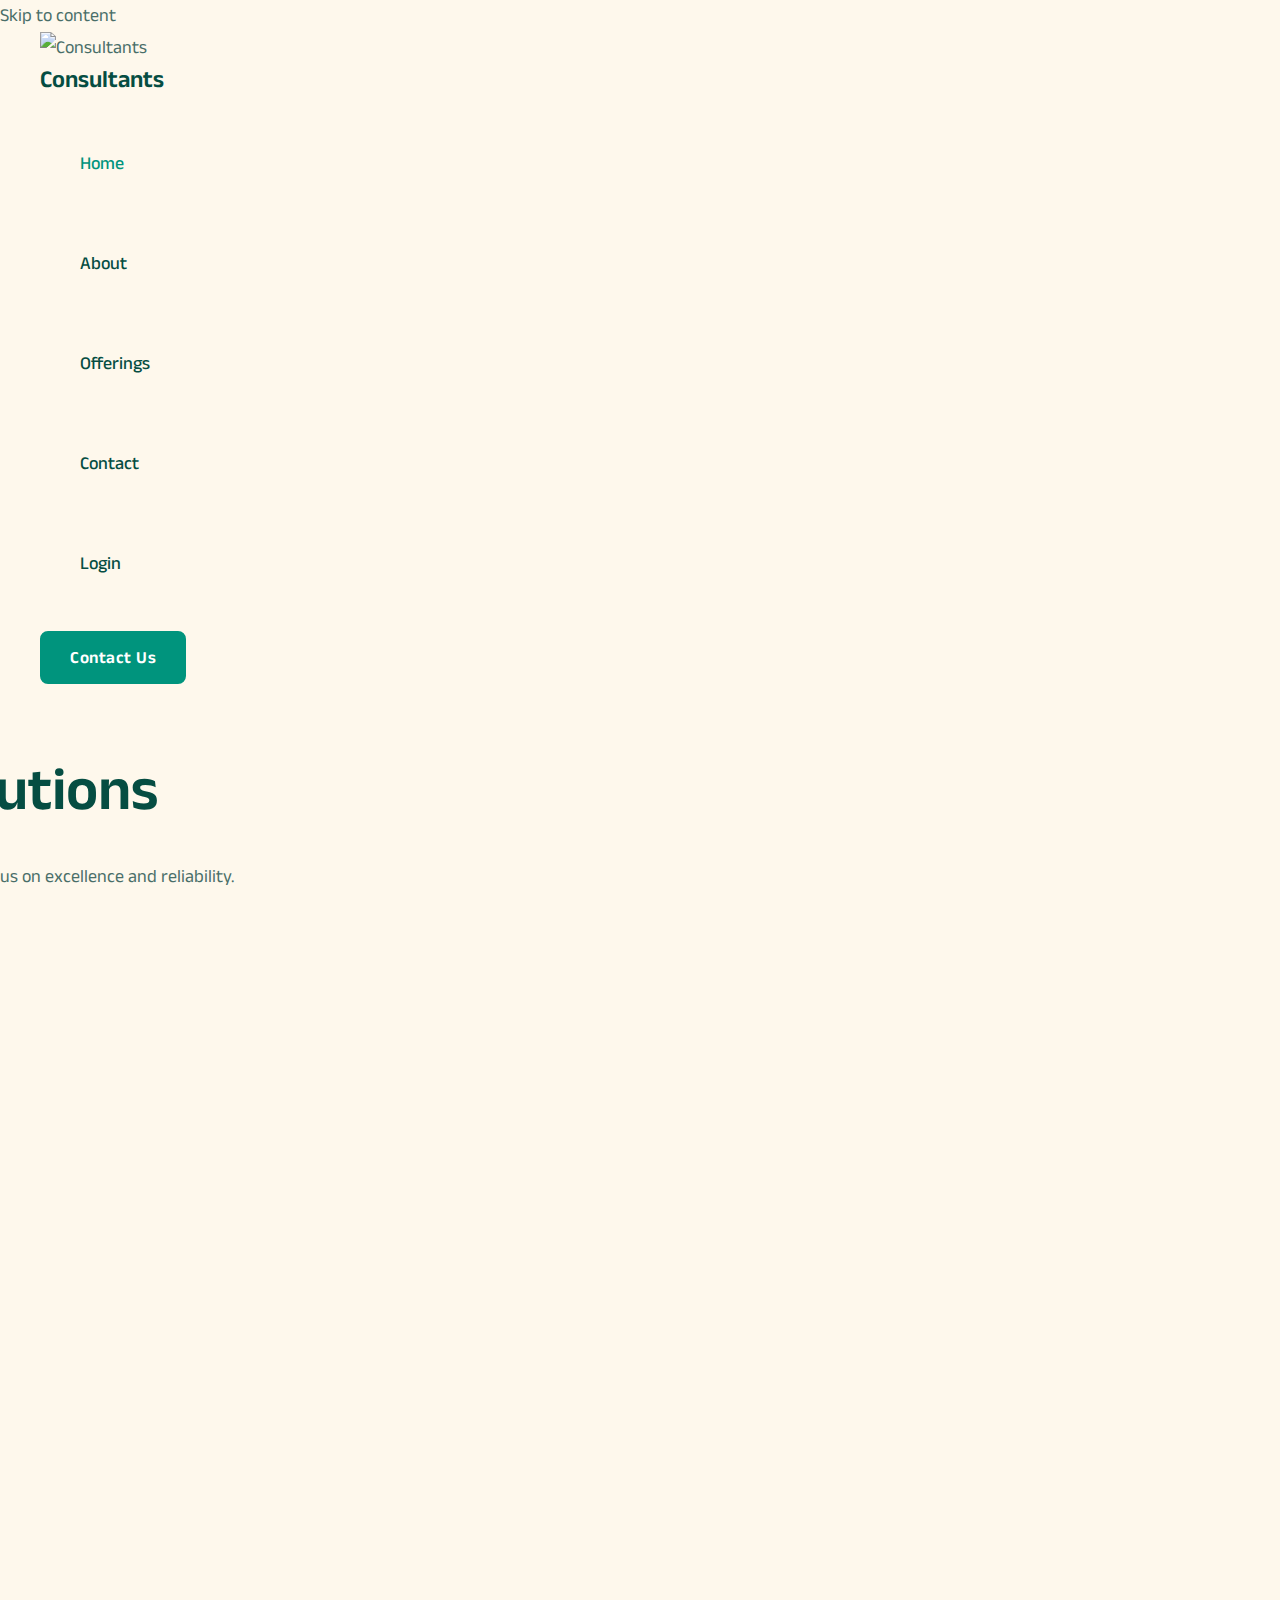
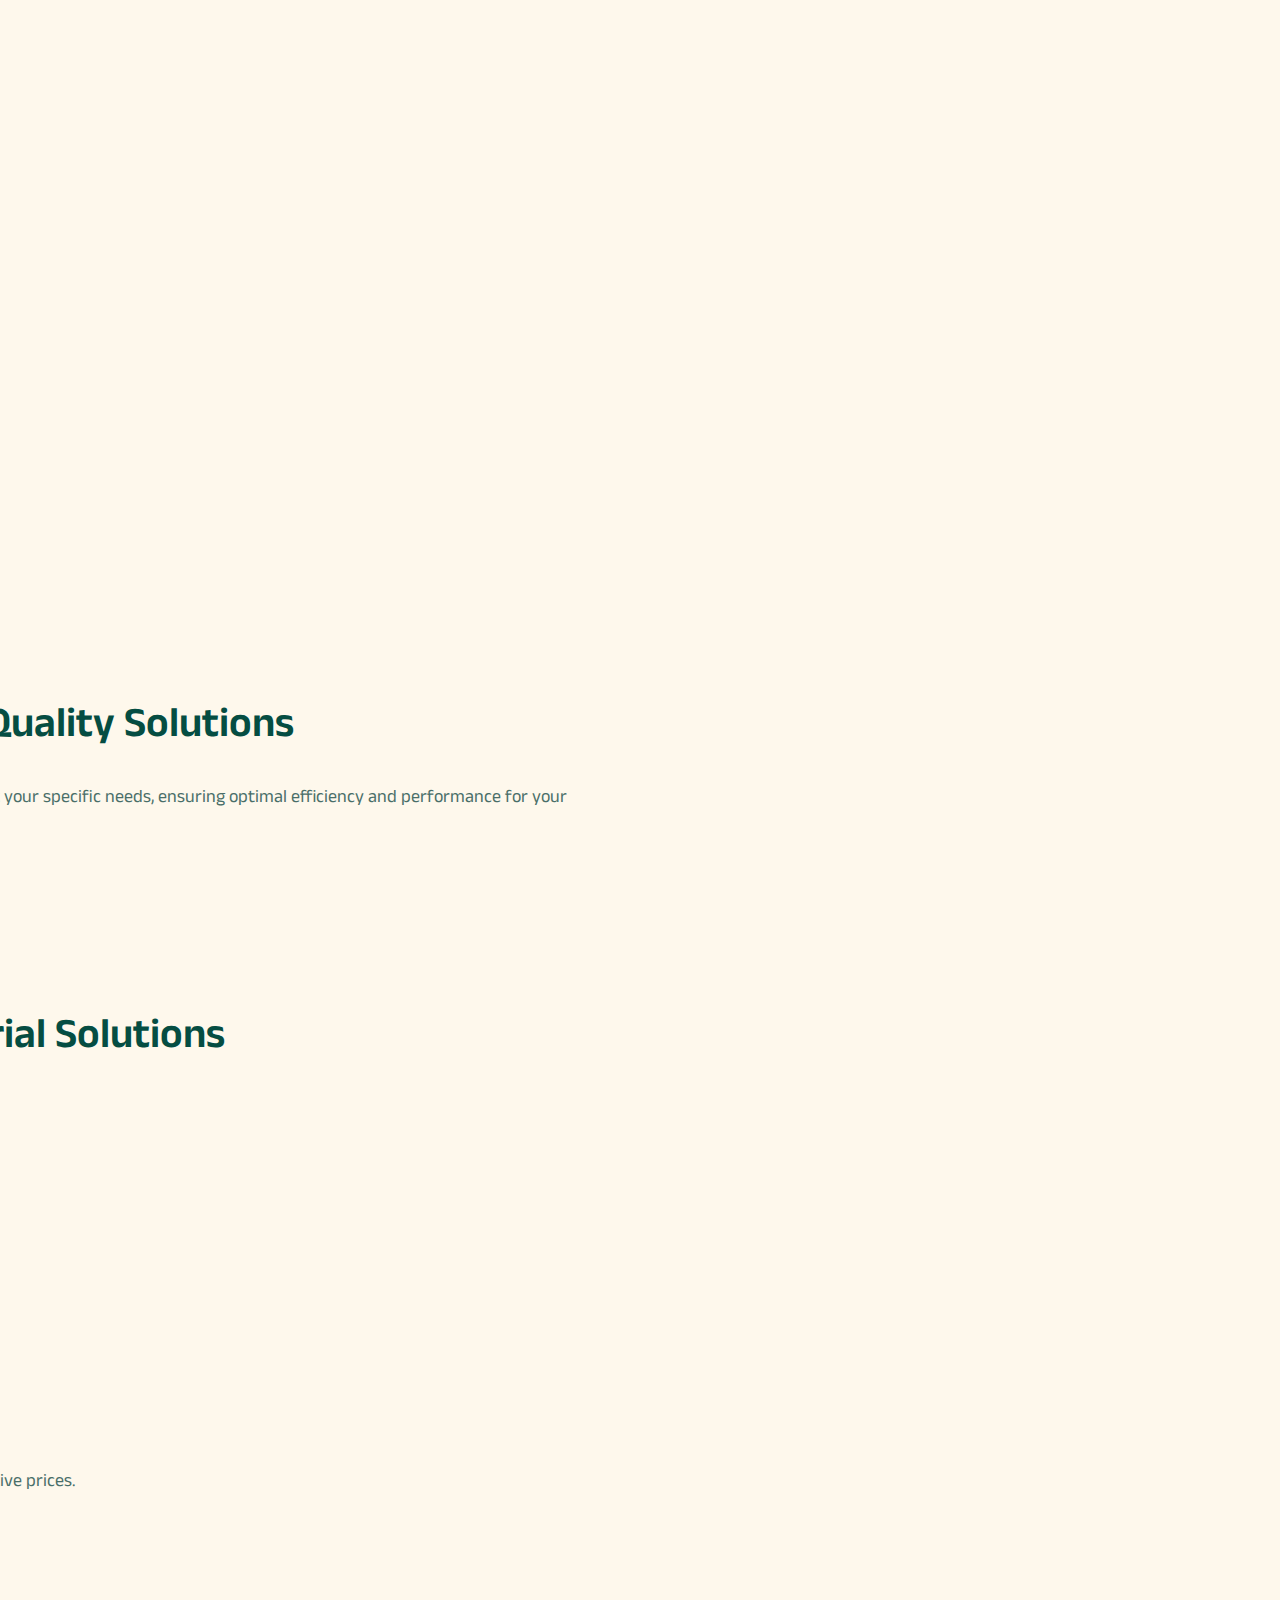
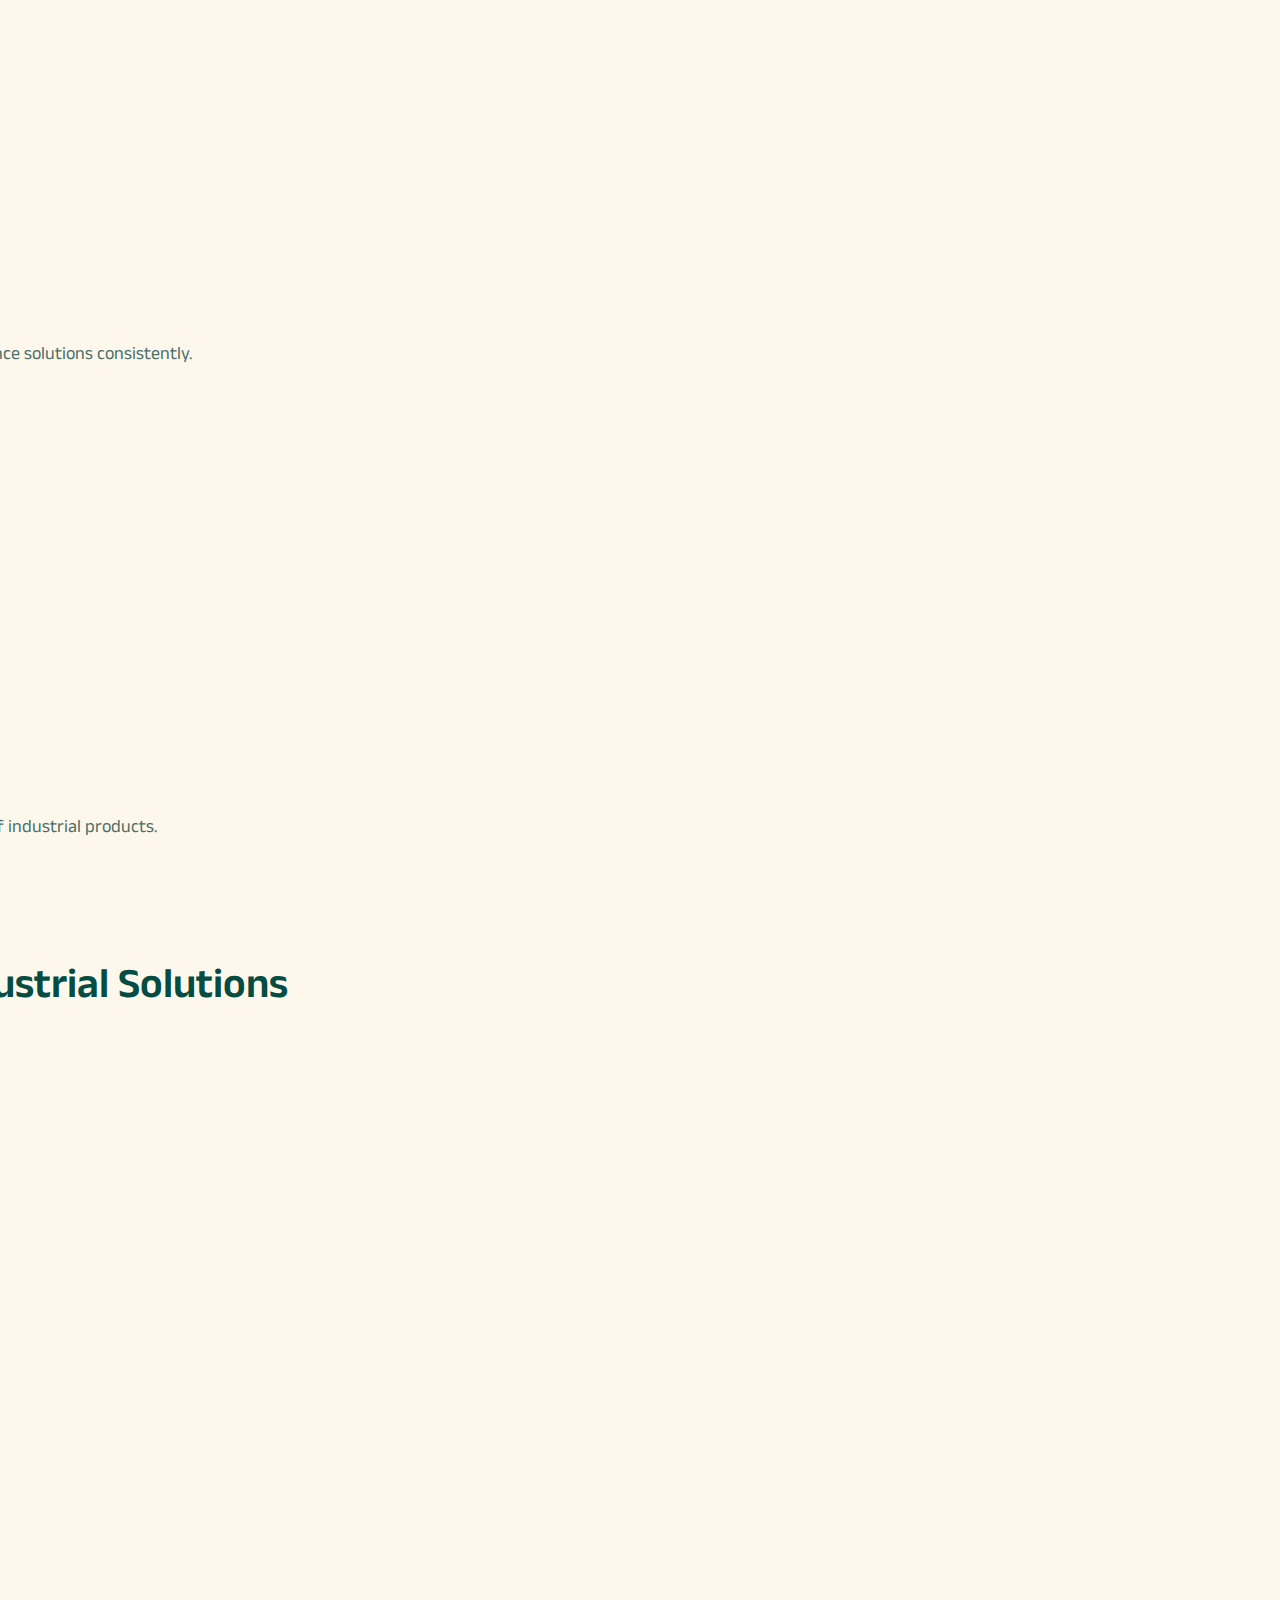
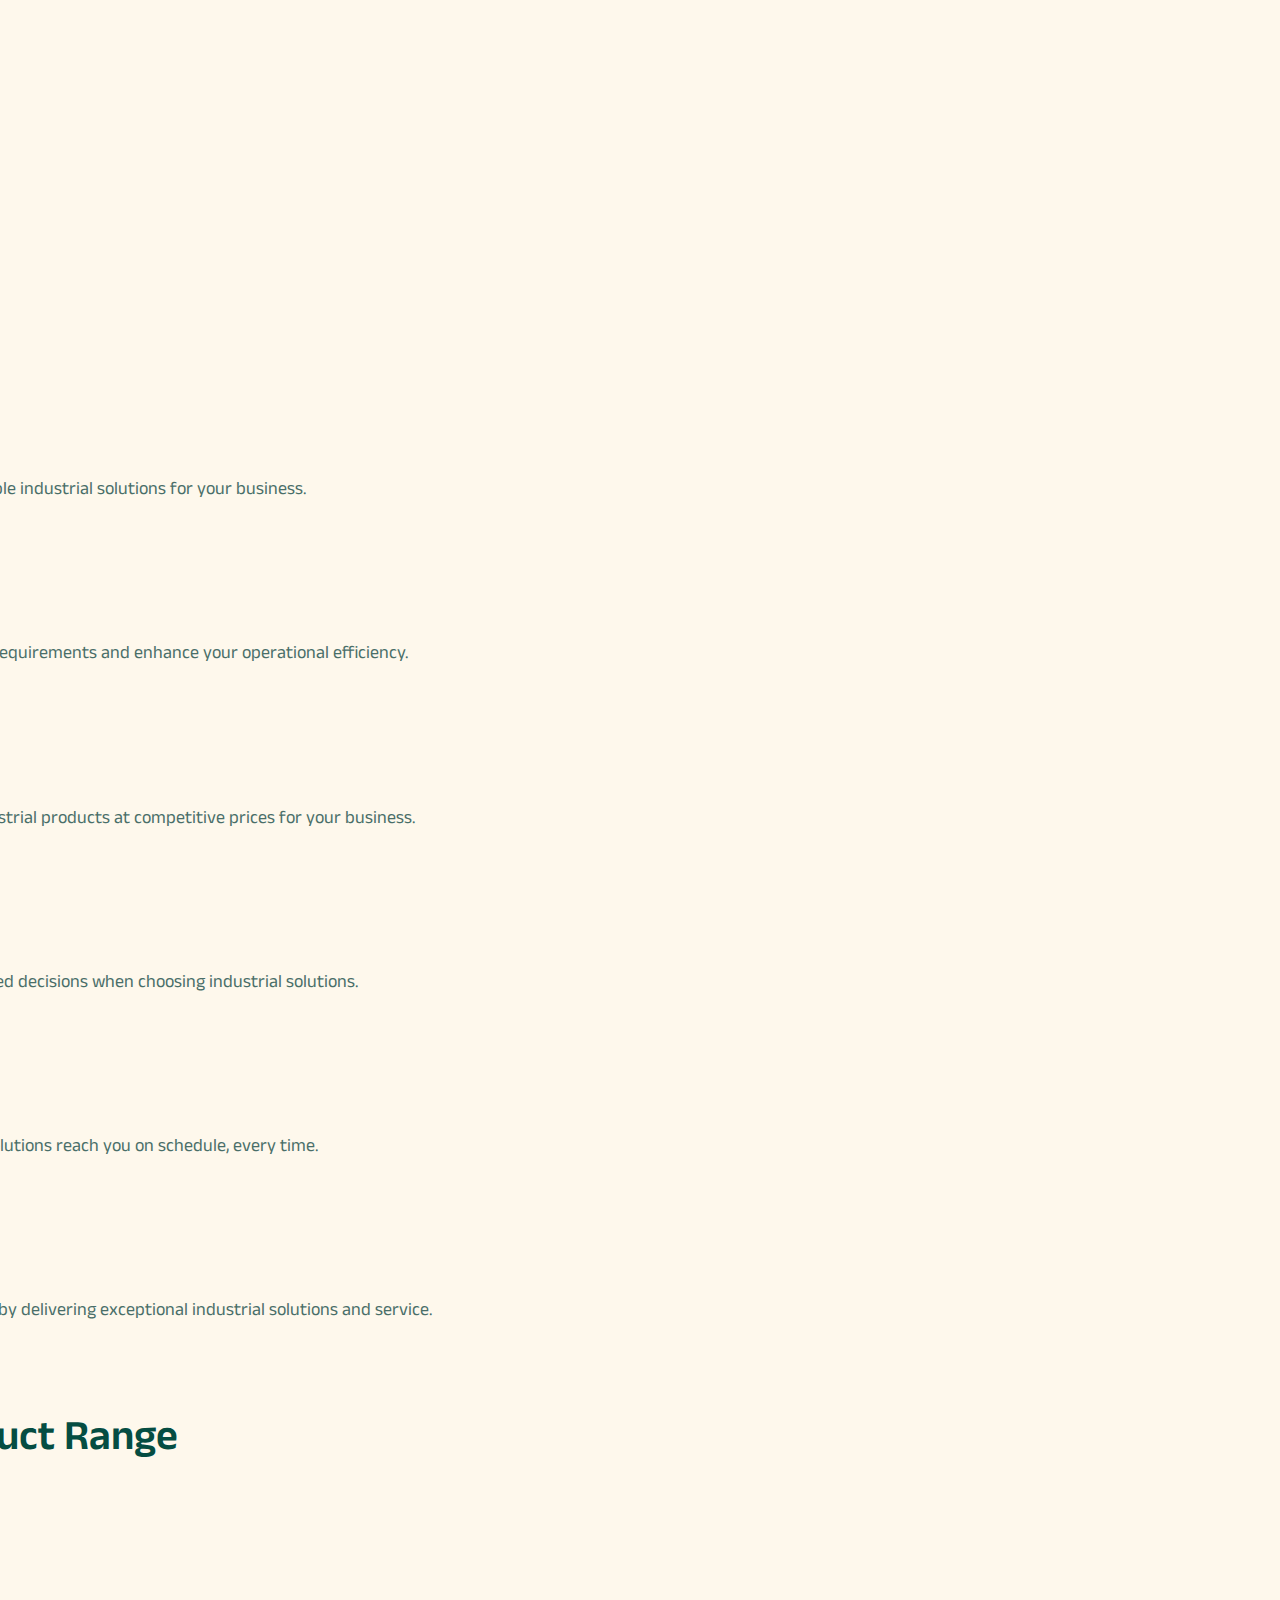
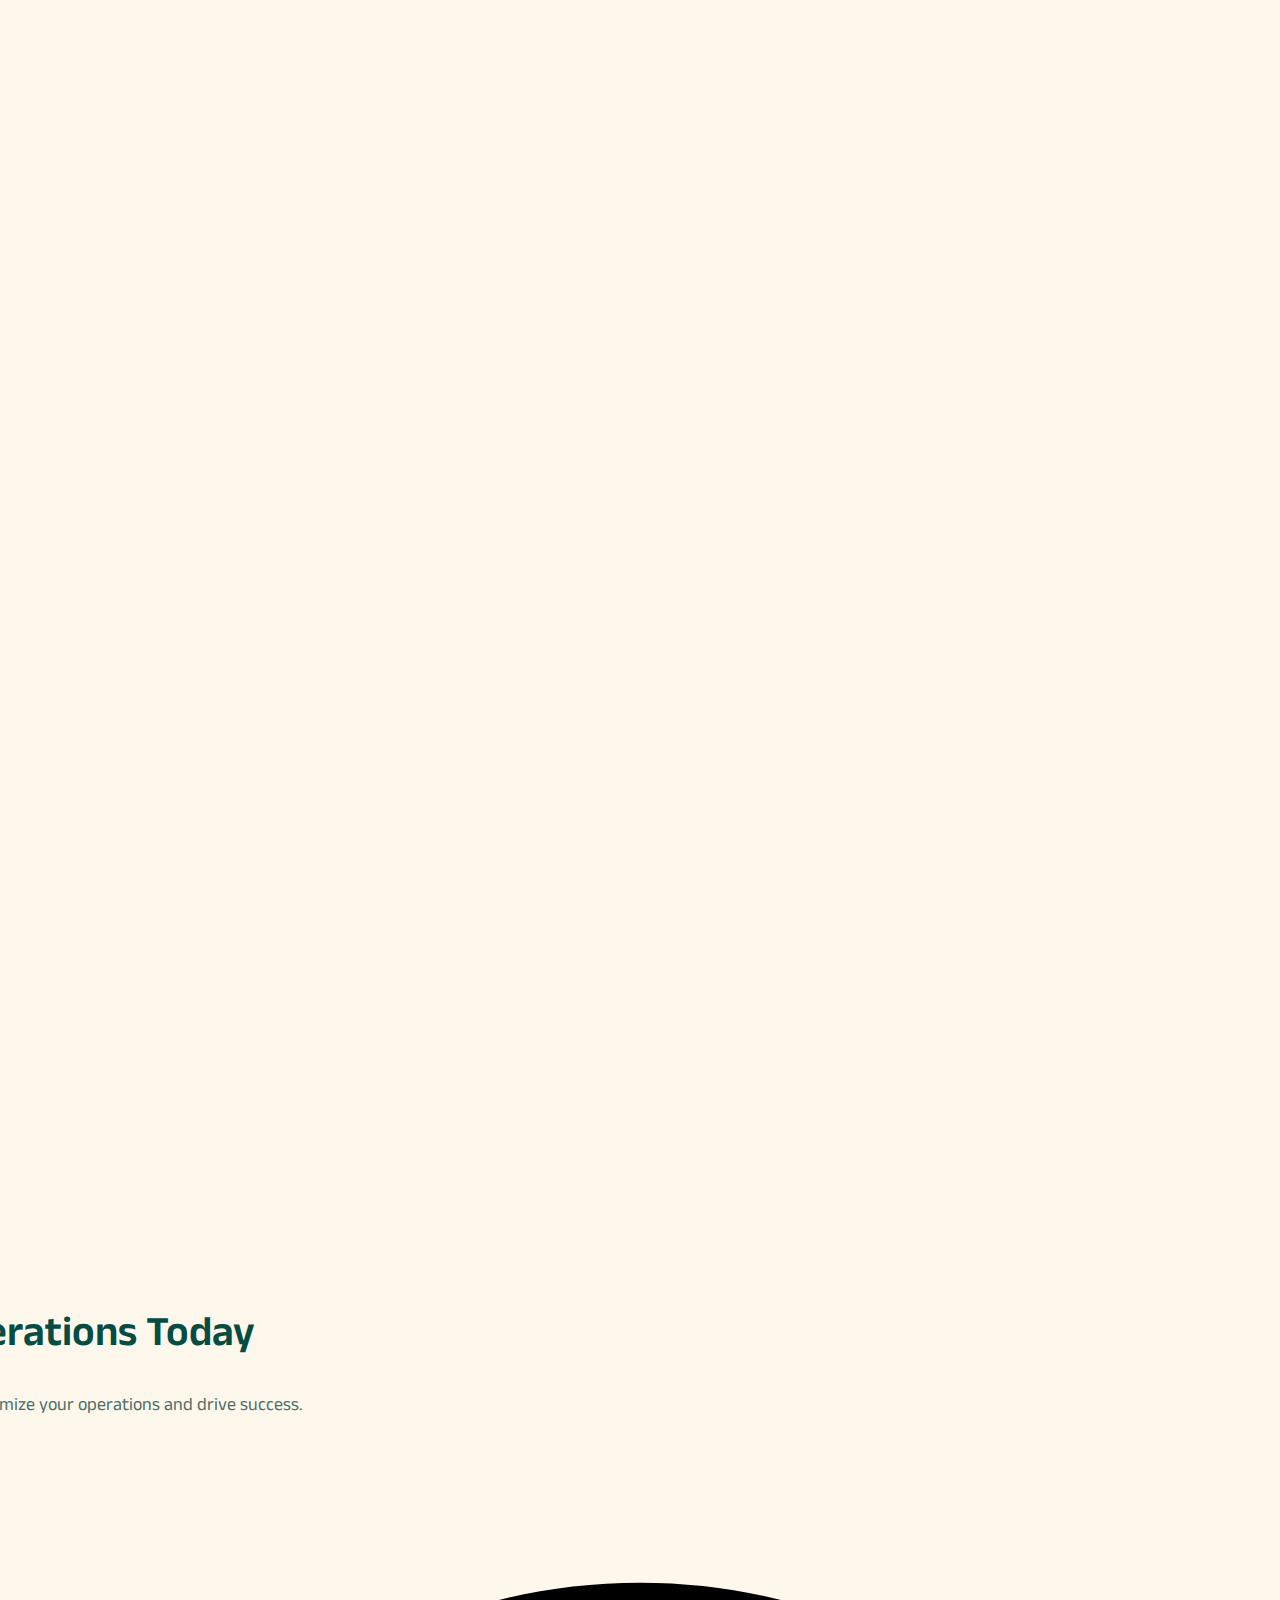
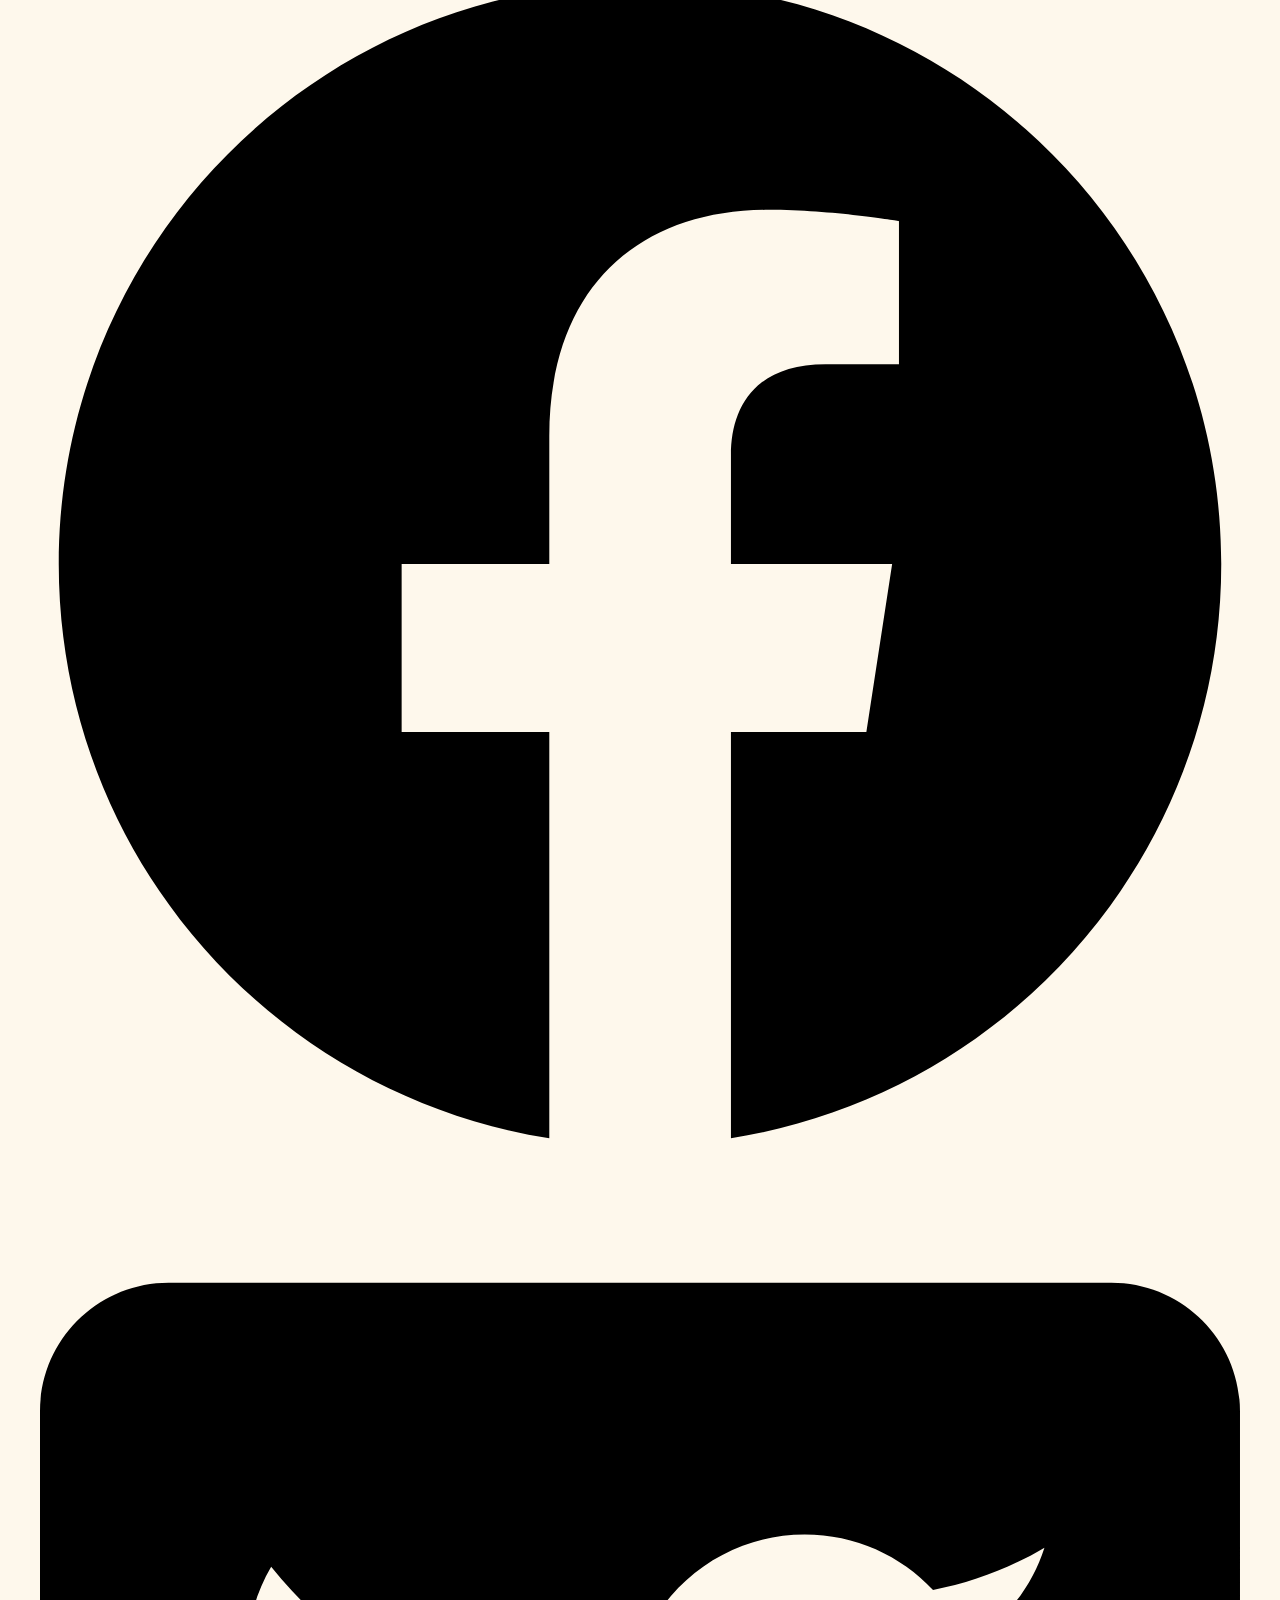
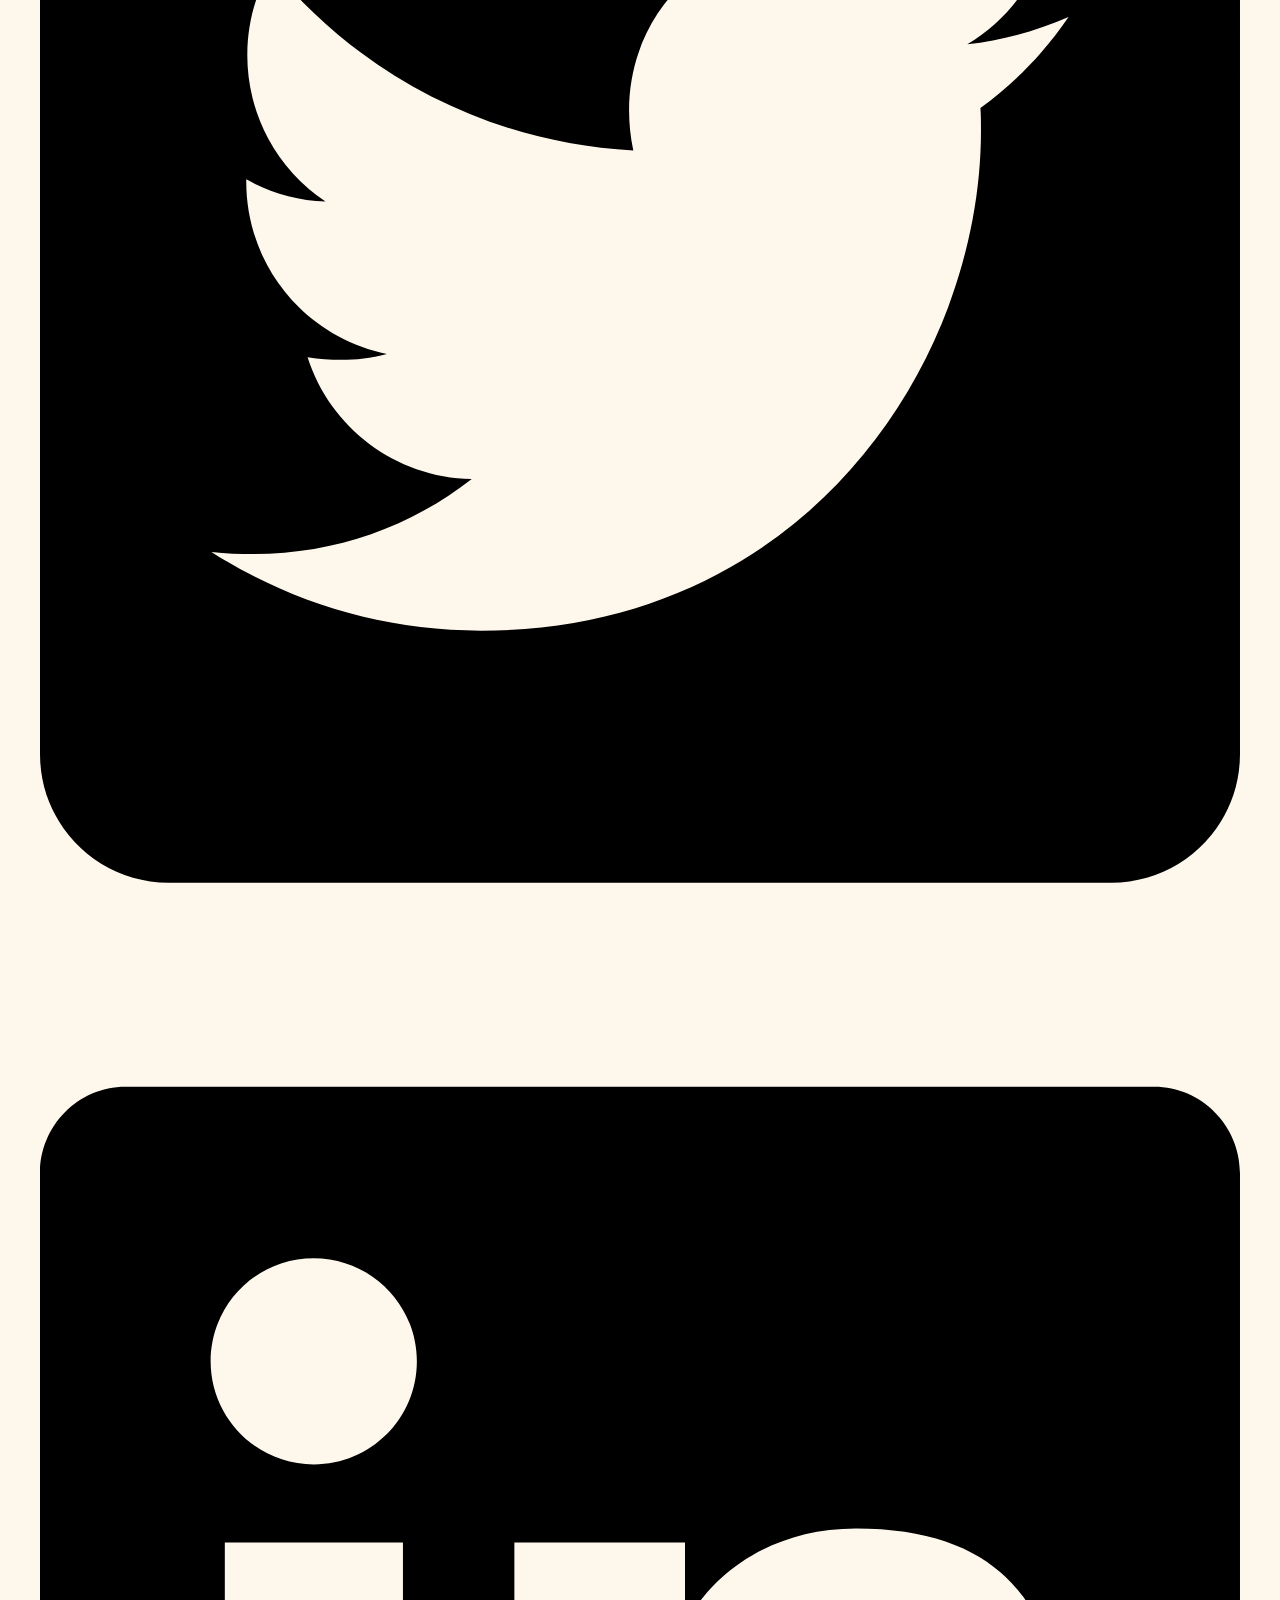
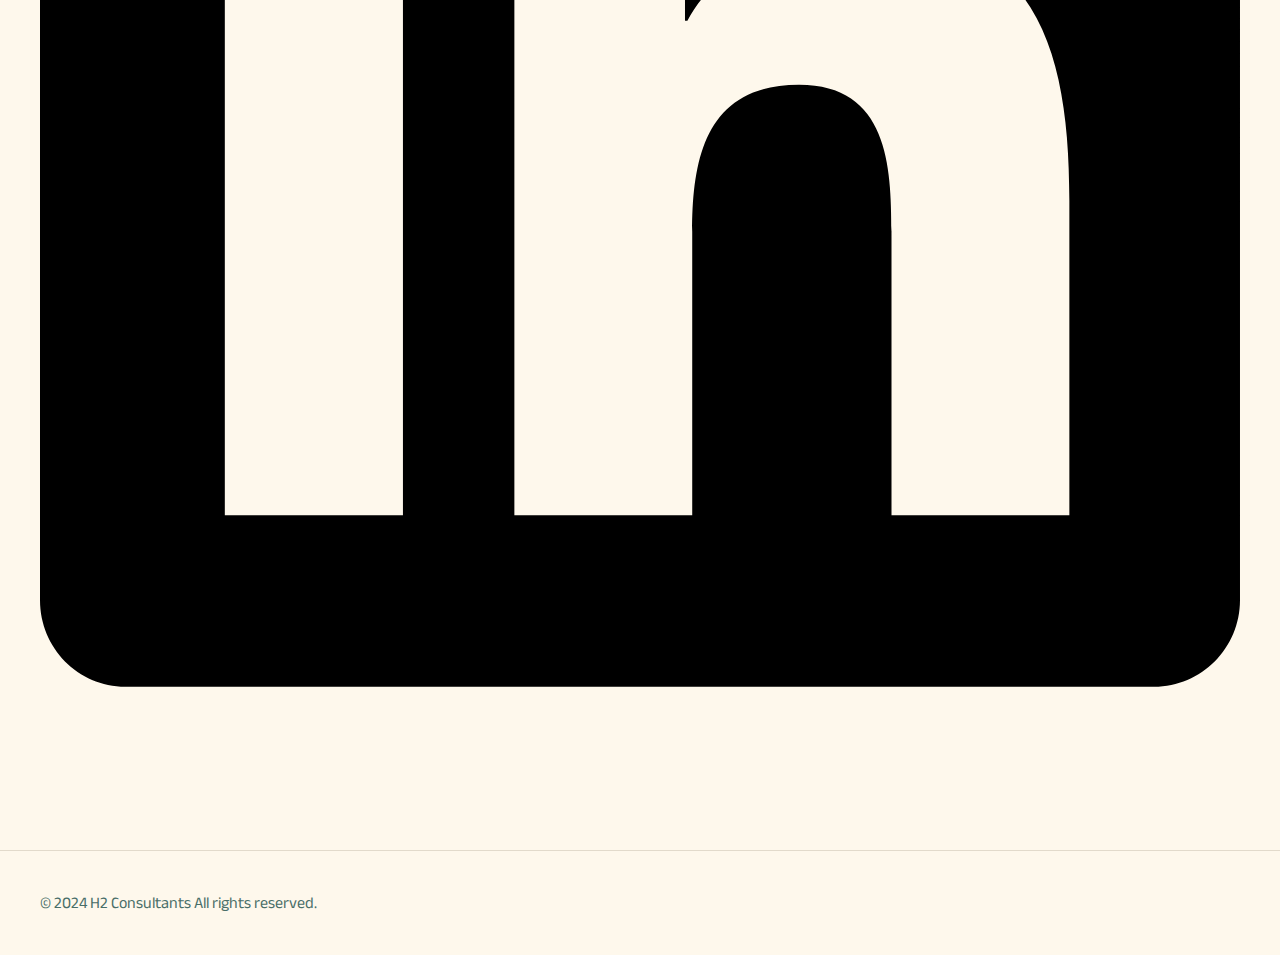
==== index.html @ 03ee6ef7 "first commit" ====
<!DOCTYPE html>
<html lang="en-US">
<head>
<meta charset="UTF-8">
<meta name="viewport" content="width=device-width, initial-scale=1">
	 <link rel="profile" href="https://gmpg.org/xfn/11"> 
	 <title>Consultants</title>
<meta name="robots" content="max-image-preview:large">
<link rel="dns-prefetch" href="//fonts.googleapis.com">
<link rel="alternate" type="application/rss+xml" title="Consultants &raquo; Feed" href="https://h2consultants.ca/feed/">
<link rel="alternate" type="application/rss+xml" title="Consultants &raquo; Comments Feed" href="https://h2consultants.ca/comments/feed/">
<script>
window._wpemojiSettings = {"baseUrl":"https:\/\/s.w.org\/images\/core\/emoji\/15.0.3\/72x72\/","ext":".png","svgUrl":"https:\/\/s.w.org\/images\/core\/emoji\/15.0.3\/svg\/","svgExt":".svg","source":{"concatemoji":"https:\/\/h2consultants.ca\/wp-includes\/js\/wp-emoji-release.min.js?ver=6.5.3"}};
/*! This file is auto-generated */
!function(i,n){var o,s,e;function c(e){try{var t={supportTests:e,timestamp:(new Date).valueOf()};sessionStorage.setItem(o,JSON.stringify(t))}catch(e){}}function p(e,t,n){e.clearRect(0,0,e.canvas.width,e.canvas.height),e.fillText(t,0,0);var t=new Uint32Array(e.getImageData(0,0,e.canvas.width,e.canvas.height).data),r=(e.clearRect(0,0,e.canvas.width,e.canvas.height),e.fillText(n,0,0),new Uint32Array(e.getImageData(0,0,e.canvas.width,e.canvas.height).data));return t.every(function(e,t){return e===r[t]})}function u(e,t,n){switch(t){case"flag":return n(e,"🏳️‍⚧️","🏳️​⚧️")?!1:!n(e,"🇺🇳","🇺​🇳")&&!n(e,"🏴󠁧󠁢󠁥󠁮󠁧󠁿","🏴​󠁧​󠁢​󠁥​󠁮​󠁧​󠁿");case"emoji":return!n(e,"🐦‍⬛","🐦​⬛")}return!1}function f(e,t,n){var r="undefined"!=typeof WorkerGlobalScope&&self instanceof WorkerGlobalScope?new OffscreenCanvas(300,150):i.createElement("canvas"),a=r.getContext("2d",{willReadFrequently:!0}),o=(a.textBaseline="top",a.font="600 32px Arial",{});return e.forEach(function(e){o[e]=t(a,e,n)}),o}function t(e){var t=i.createElement("script");t.src=e,t.defer=!0,i.head.appendChild(t)}"undefined"!=typeof Promise&&(o="wpEmojiSettingsSupports",s=["flag","emoji"],n.supports={everything:!0,everythingExceptFlag:!0},e=new Promise(function(e){i.addEventListener("DOMContentLoaded",e,{once:!0})}),new Promise(function(t){var n=function(){try{var e=JSON.parse(sessionStorage.getItem(o));if("object"==typeof e&&"number"==typeof e.timestamp&&(new Date).valueOf()<e.timestamp+604800&&"object"==typeof e.supportTests)return e.supportTests}catch(e){}return null}();if(!n){if("undefined"!=typeof Worker&&"undefined"!=typeof OffscreenCanvas&&"undefined"!=typeof URL&&URL.createObjectURL&&"undefined"!=typeof Blob)try{var e="postMessage("+f.toString()+"("+[JSON.stringify(s),u.toString(),p.toString()].join(",")+"));",r=new Blob([e],{type:"text/javascript"}),a=new Worker(URL.createObjectURL(r),{name:"wpTestEmojiSupports"});return void(a.onmessage=function(e){c(n=e.data),a.terminate(),t(n)})}catch(e){}c(n=f(s,u,p))}t(n)}).then(function(e){for(var t in e)n.supports[t]=e[t],n.supports.everything=n.supports.everything&&n.supports[t],"flag"!==t&&(n.supports.everythingExceptFlag=n.supports.everythingExceptFlag&&n.supports[t]);n.supports.everythingExceptFlag=n.supports.everythingExceptFlag&&!n.supports.flag,n.DOMReady=!1,n.readyCallback=function(){n.DOMReady=!0}}).then(function(){return e}).then(function(){var e;n.supports.everything||(n.readyCallback(),(e=n.source||{}).concatemoji?t(e.concatemoji):e.wpemoji&&e.twemoji&&(t(e.twemoji),t(e.wpemoji)))}))}((window,document),window._wpemojiSettings);
</script>
<link rel="stylesheet" id="astra-theme-css-css" href="https://h2consultants.ca/wp-content/themes/astra/assets/css/minified/main.min.css?ver=4.6.14" media="all">
<style id="astra-theme-css-inline-css">:root{--ast-post-nav-space:0;--ast-container-default-xlg-padding:3em;--ast-container-default-lg-padding:3em;--ast-container-default-slg-padding:2em;--ast-container-default-md-padding:3em;--ast-container-default-sm-padding:3em;--ast-container-default-xs-padding:2.4em;--ast-container-default-xxs-padding:1.8em;--ast-code-block-background:#ECEFF3;--ast-comment-inputs-background:#F9FAFB;--ast-normal-container-width:1200px;--ast-narrow-container-width:750px;--ast-blog-title-font-weight:normal;--ast-blog-meta-weight:inherit;}html{font-size:112.5%;}a{color:var(--ast-global-color-3);}a:hover,a:focus{color:var(--ast-global-color-1);}body,button,input,select,textarea,.ast-button,.ast-custom-button{font-family:'Anek Latin',sans-serif;font-weight:400;font-size:18px;font-size:1rem;line-height:var(--ast-body-line-height,1.75em);}blockquote{color:var(--ast-global-color-3);}h1,.entry-content h1,h2,.entry-content h2,h3,.entry-content h3,h4,.entry-content h4,h5,.entry-content h5,h6,.entry-content h6,.site-title,.site-title a{font-family:'Anek Latin',sans-serif;font-weight:600;}.ast-site-identity .site-title a{color:var(--ast-global-color-2);}.site-title{font-size:24px;font-size:1.3333333333333rem;display:block;}header .custom-logo-link img{max-width:120px;}.astra-logo-svg{width:120px;}.site-header .site-description{font-size:15px;font-size:0.83333333333333rem;display:none;}.entry-title{font-size:26px;font-size:1.4444444444444rem;}.archive .ast-article-post .ast-article-inner,.blog .ast-article-post .ast-article-inner,.archive .ast-article-post .ast-article-inner:hover,.blog .ast-article-post .ast-article-inner:hover{overflow:hidden;}h1,.entry-content h1{font-size:60px;font-size:3.3333333333333rem;font-weight:600;font-family:'Anek Latin',sans-serif;line-height:1.1em;letter-spacing:0;}h2,.entry-content h2{font-size:42px;font-size:2.3333333333333rem;font-weight:600;font-family:'Anek Latin',sans-serif;line-height:1.16em;}h3,.entry-content h3{font-size:26px;font-size:1.4444444444444rem;font-weight:600;font-family:'Anek Latin',sans-serif;line-height:1.2em;}h4,.entry-content h4{font-size:22px;font-size:1.2222222222222rem;line-height:1.5em;font-weight:600;font-family:'Anek Latin',sans-serif;}h5,.entry-content h5{font-size:20px;font-size:1.1111111111111rem;line-height:1.33em;font-weight:600;font-family:'Anek Latin',sans-serif;}h6,.entry-content h6{font-size:16px;font-size:0.88888888888889rem;line-height:1em;font-weight:600;font-family:'Anek Latin',sans-serif;text-transform:uppercase;letter-spacing:2px;}::selection{background-color:var(--ast-global-color-0);color:#ffffff;}body,h1,.entry-title a,.entry-content h1,h2,.entry-content h2,h3,.entry-content h3,h4,.entry-content h4,h5,.entry-content h5,h6,.entry-content h6{color:var(--ast-global-color-3);}.tagcloud a:hover,.tagcloud a:focus,.tagcloud a.current-item{color:#ffffff;border-color:var(--ast-global-color-3);background-color:var(--ast-global-color-3);}input:focus,input[type="text"]:focus,input[type="email"]:focus,input[type="url"]:focus,input[type="password"]:focus,input[type="reset"]:focus,input[type="search"]:focus,textarea:focus{border-color:var(--ast-global-color-3);}input[type="radio"]:checked,input[type=reset],input[type="checkbox"]:checked,input[type="checkbox"]:hover:checked,input[type="checkbox"]:focus:checked,input[type=range]::-webkit-slider-thumb{border-color:var(--ast-global-color-3);background-color:var(--ast-global-color-3);box-shadow:none;}.site-footer a:hover + .post-count,.site-footer a:focus + .post-count{background:var(--ast-global-color-3);border-color:var(--ast-global-color-3);}.single .nav-links .nav-previous,.single .nav-links .nav-next{color:var(--ast-global-color-3);}.entry-meta,.entry-meta *{line-height:1.45;color:var(--ast-global-color-3);}.entry-meta a:not(.ast-button):hover,.entry-meta a:not(.ast-button):hover *,.entry-meta a:not(.ast-button):focus,.entry-meta a:not(.ast-button):focus *,.page-links > .page-link,.page-links .page-link:hover,.post-navigation a:hover{color:var(--ast-global-color-1);}#cat option,.secondary .calendar_wrap thead a,.secondary .calendar_wrap thead a:visited{color:var(--ast-global-color-3);}.secondary .calendar_wrap #today,.ast-progress-val span{background:var(--ast-global-color-3);}.secondary a:hover + .post-count,.secondary a:focus + .post-count{background:var(--ast-global-color-3);border-color:var(--ast-global-color-3);}.calendar_wrap #today > a{color:#ffffff;}.page-links .page-link,.single .post-navigation a{color:var(--ast-global-color-3);}.ast-search-menu-icon .search-form button.search-submit{padding:0 4px;}.ast-search-menu-icon form.search-form{padding-right:0;}.ast-search-menu-icon.slide-search input.search-field{width:0;}.ast-header-search .ast-search-menu-icon.ast-dropdown-active .search-form,.ast-header-search .ast-search-menu-icon.ast-dropdown-active .search-field:focus{transition:all 0.2s;}.search-form input.search-field:focus{outline:none;}.ast-archive-title{color:var(--ast-global-color-2);}.widget-title,.widget .wp-block-heading{font-size:25px;font-size:1.3888888888889rem;color:var(--ast-global-color-2);}.ast-single-post .entry-content a,.ast-comment-content a:not(.ast-comment-edit-reply-wrap a){text-decoration:underline;}.ast-single-post .wp-block-button .wp-block-button__link,.ast-single-post .elementor-button-wrapper .elementor-button,.ast-single-post .entry-content .uagb-tab a,.ast-single-post .entry-content .uagb-ifb-cta a,.ast-single-post .entry-content .wp-block-uagb-buttons a,.ast-single-post .entry-content .uabb-module-content a,.ast-single-post .entry-content .uagb-post-grid a,.ast-single-post .entry-content .uagb-timeline a,.ast-single-post .entry-content .uagb-toc__wrap a,.ast-single-post .entry-content .uagb-taxomony-box a,.ast-single-post .entry-content .woocommerce a,.entry-content .wp-block-latest-posts > li > a,.ast-single-post .entry-content .wp-block-file__button,li.ast-post-filter-single,.ast-single-post .wp-block-buttons .wp-block-button.is-style-outline .wp-block-button__link,.ast-single-post .ast-comment-content .comment-reply-link,.ast-single-post .ast-comment-content .comment-edit-link{text-decoration:none;}.ast-search-menu-icon.slide-search a:focus-visible:focus-visible,.astra-search-icon:focus-visible,#close:focus-visible,a:focus-visible,.ast-menu-toggle:focus-visible,.site .skip-link:focus-visible,.wp-block-loginout input:focus-visible,.wp-block-search.wp-block-search__button-inside .wp-block-search__inside-wrapper,.ast-header-navigation-arrow:focus-visible,.woocommerce .wc-proceed-to-checkout > .checkout-button:focus-visible,.woocommerce .woocommerce-MyAccount-navigation ul li a:focus-visible,.ast-orders-table__row .ast-orders-table__cell:focus-visible,.woocommerce .woocommerce-order-details .order-again > .button:focus-visible,.woocommerce .woocommerce-message a.button.wc-forward:focus-visible,.woocommerce #minus_qty:focus-visible,.woocommerce #plus_qty:focus-visible,a#ast-apply-coupon:focus-visible,.woocommerce .woocommerce-info a:focus-visible,.woocommerce .astra-shop-summary-wrap a:focus-visible,.woocommerce a.wc-forward:focus-visible,#ast-apply-coupon:focus-visible,.woocommerce-js .woocommerce-mini-cart-item a.remove:focus-visible,#close:focus-visible,.button.search-submit:focus-visible,#search_submit:focus,.normal-search:focus-visible,.ast-header-account-wrap:focus-visible{outline-style:dotted;outline-color:inherit;outline-width:thin;}input:focus,input[type="text"]:focus,input[type="email"]:focus,input[type="url"]:focus,input[type="password"]:focus,input[type="reset"]:focus,input[type="search"]:focus,input[type="number"]:focus,textarea:focus,.wp-block-search__input:focus,[data-section="section-header-mobile-trigger"] .ast-button-wrap .ast-mobile-menu-trigger-minimal:focus,.ast-mobile-popup-drawer.active .menu-toggle-close:focus,.woocommerce-ordering select.orderby:focus,#ast-scroll-top:focus,#coupon_code:focus,.woocommerce-page #comment:focus,.woocommerce #reviews #respond input#submit:focus,.woocommerce a.add_to_cart_button:focus,.woocommerce .button.single_add_to_cart_button:focus,.woocommerce .woocommerce-cart-form button:focus,.woocommerce .woocommerce-cart-form__cart-item .quantity .qty:focus,.woocommerce .woocommerce-billing-fields .woocommerce-billing-fields__field-wrapper .woocommerce-input-wrapper > .input-text:focus,.woocommerce #order_comments:focus,.woocommerce #place_order:focus,.woocommerce .woocommerce-address-fields .woocommerce-address-fields__field-wrapper .woocommerce-input-wrapper > .input-text:focus,.woocommerce .woocommerce-MyAccount-content form button:focus,.woocommerce .woocommerce-MyAccount-content .woocommerce-EditAccountForm .woocommerce-form-row .woocommerce-Input.input-text:focus,.woocommerce .ast-woocommerce-container .woocommerce-pagination ul.page-numbers li a:focus,body #content .woocommerce form .form-row .select2-container--default .select2-selection--single:focus,#ast-coupon-code:focus,.woocommerce.woocommerce-js .quantity input[type=number]:focus,.woocommerce-js .woocommerce-mini-cart-item .quantity input[type=number]:focus,.woocommerce p#ast-coupon-trigger:focus{border-style:dotted;border-color:inherit;border-width:thin;}input{outline:none;}.ast-logo-title-inline .site-logo-img{padding-right:1em;}.site-logo-img img{ transition:all 0.2s linear;}.site-logo-img .transparent-custom-logo img,.ast-theme-transparent-header .site-logo-img img{filter:url(#ast-img-color-filter-2);}body .ast-oembed-container *{position:absolute;top:0;width:100%;height:100%;left:0;}body .wp-block-embed-pocket-casts .ast-oembed-container *{position:unset;}.ast-single-post-featured-section + article {margin-top: 2em;}.site-content .ast-single-post-featured-section img {width: 100%;overflow: hidden;object-fit: cover;}.site > .ast-single-related-posts-container {margin-top: 0;}@media (min-width: 922px) {.ast-desktop .ast-container--narrow {max-width: var(--ast-narrow-container-width);margin: 0 auto;}}@media (max-width:921.9px){#ast-desktop-header{display:none;}}@media (min-width:922px){#ast-mobile-header{display:none;}}.wp-block-buttons.aligncenter{justify-content:center;}@media (max-width:921px){.ast-theme-transparent-header #primary,.ast-theme-transparent-header #secondary{padding:0;}}@media (max-width:921px){.ast-plain-container.ast-no-sidebar #primary{padding:0;}}.ast-plain-container.ast-no-sidebar #primary{margin-top:0;margin-bottom:0;}@media (max-width:921px){.ast-separate-container.ast-single-post.ast-right-sidebar #primary,.ast-separate-container.ast-single-post.ast-left-sidebar #primary,.ast-separate-container.ast-single-post #primary,.ast-plain-container #primary,.ast-narrow-container #primary{margin-top:40px;margin-bottom:20px;}.ast-separate-container.ast-single-post.ast-right-sidebar #primary,.ast-separate-container.ast-single-post.ast-left-sidebar #primary,.ast-separate-container.ast-single-post #primary,.ast-plain-container.ast-single-post #primary,.ast-narrow-container.ast-single-post #primary{margin-top:40px;margin-bottom:20px;}}@media (max-width:544px){.ast-separate-container.ast-single-post.ast-right-sidebar #primary,.ast-separate-container.ast-single-post.ast-left-sidebar #primary,.ast-separate-container.ast-single-post #primary,.ast-plain-container.ast-single-post #primary,.ast-narrow-container.ast-single-post #primary{margin-top:30px;margin-bottom:20px;}}@media (max-width:921px){.ast-separate-container #primary,.ast-narrow-container #primary{padding-top:0px;}}@media (max-width:544px){.ast-separate-container #primary,.ast-narrow-container #primary{padding-top:0px;}}@media (max-width:921px){.ast-separate-container #primary,.ast-narrow-container #primary{padding-bottom:0px;}}@media (max-width:544px){.ast-separate-container #primary,.ast-narrow-container #primary{padding-bottom:0px;}}.wp-block-button.is-style-outline .wp-block-button__link{border-color:var(--ast-global-color-0);border-top-width:2px;border-right-width:2px;border-bottom-width:2px;border-left-width:2px;}div.wp-block-button.is-style-outline > .wp-block-button__link:not(.has-text-color),div.wp-block-button.wp-block-button__link.is-style-outline:not(.has-text-color){color:var(--ast-global-color-0);}.wp-block-button.is-style-outline .wp-block-button__link:hover,.wp-block-buttons .wp-block-button.is-style-outline .wp-block-button__link:focus,.wp-block-buttons .wp-block-button.is-style-outline > .wp-block-button__link:not(.has-text-color):hover,.wp-block-buttons .wp-block-button.wp-block-button__link.is-style-outline:not(.has-text-color):hover{color:#ffffff;background-color:var(--ast-global-color-1);border-color:var(--ast-global-color-1);}.post-page-numbers.current .page-link,.ast-pagination .page-numbers.current{color:#ffffff;border-color:var(--ast-global-color-0);background-color:var(--ast-global-color-0);}.wp-block-button.is-style-outline .wp-block-button__link{border-top-width:2px;border-right-width:2px;border-bottom-width:2px;border-left-width:2px;}.wp-block-buttons .wp-block-button.is-style-outline .wp-block-button__link.wp-element-button,.ast-outline-button,.wp-block-uagb-buttons-child .uagb-buttons-repeater.ast-outline-button{border-color:var(--ast-global-color-2);border-top-width:2px;border-right-width:2px;border-bottom-width:2px;border-left-width:2px;font-family:'Anek Latin',sans-serif;font-weight:600;font-size:17px;font-size:0.94444444444444rem;line-height:1em;letter-spacing:0.2px;padding-top:16px;padding-right:28px;padding-bottom:16px;padding-left:28px;border-top-left-radius:8px;border-top-right-radius:8px;border-bottom-right-radius:8px;border-bottom-left-radius:8px;}.wp-block-buttons .wp-block-button.is-style-outline > .wp-block-button__link:not(.has-text-color),.wp-block-buttons .wp-block-button.wp-block-button__link.is-style-outline:not(.has-text-color),.ast-outline-button{color:var(--ast-global-color-2);}.wp-block-button.is-style-outline .wp-block-button__link:hover,.wp-block-buttons .wp-block-button.is-style-outline .wp-block-button__link:focus,.wp-block-buttons .wp-block-button.is-style-outline > .wp-block-button__link:not(.has-text-color):hover,.wp-block-buttons .wp-block-button.wp-block-button__link.is-style-outline:not(.has-text-color):hover,.ast-outline-button:hover,.ast-outline-button:focus,.wp-block-uagb-buttons-child .uagb-buttons-repeater.ast-outline-button:hover,.wp-block-uagb-buttons-child .uagb-buttons-repeater.ast-outline-button:focus{color:#ffffff;background-color:var(--ast-global-color-2);border-color:var(--ast-global-color-2);}@media (max-width:921px){.wp-block-buttons .wp-block-button.is-style-outline .wp-block-button__link.wp-element-button,.ast-outline-button,.wp-block-uagb-buttons-child .uagb-buttons-repeater.ast-outline-button{font-size:16px;font-size:0.88888888888889rem;padding-top:16px;padding-right:26px;padding-bottom:16px;padding-left:26px;border-top-left-radius:8px;border-top-right-radius:8px;border-bottom-right-radius:8px;border-bottom-left-radius:8px;}}@media (max-width:544px){.wp-block-buttons .wp-block-button.is-style-outline .wp-block-button__link.wp-element-button,.ast-outline-button,.wp-block-uagb-buttons-child .uagb-buttons-repeater.ast-outline-button{font-size:14px;font-size:0.77777777777778rem;padding-top:14px;padding-right:24px;padding-bottom:14px;padding-left:24px;border-top-left-radius:8px;border-top-right-radius:8px;border-bottom-right-radius:8px;border-bottom-left-radius:8px;}}.entry-content[ast-blocks-layout] > figure{margin-bottom:1em;}h1.widget-title{font-weight:600;}h2.widget-title{font-weight:600;}h3.widget-title{font-weight:600;}#page{display:flex;flex-direction:column;min-height:100vh;}.ast-404-layout-1 h1.page-title{color:var(--ast-global-color-2);}.single .post-navigation a{line-height:1em;height:inherit;}.error-404 .page-sub-title{font-size:1.5rem;font-weight:inherit;}.search .site-content .content-area .search-form{margin-bottom:0;}#page .site-content{flex-grow:1;}.widget{margin-bottom:1.25em;}#secondary li{line-height:1.5em;}#secondary .wp-block-group h2{margin-bottom:0.7em;}#secondary h2{font-size:1.7rem;}.ast-separate-container .ast-article-post,.ast-separate-container .ast-article-single,.ast-separate-container .comment-respond{padding:3em;}.ast-separate-container .ast-article-single .ast-article-single{padding:0;}.ast-article-single .wp-block-post-template-is-layout-grid{padding-left:0;}.ast-separate-container .comments-title,.ast-narrow-container .comments-title{padding:1.5em 2em;}.ast-page-builder-template .comment-form-textarea,.ast-comment-formwrap .ast-grid-common-col{padding:0;}.ast-comment-formwrap{padding:0;display:inline-flex;column-gap:20px;width:100%;margin-left:0;margin-right:0;}.comments-area textarea#comment:focus,.comments-area textarea#comment:active,.comments-area .ast-comment-formwrap input[type="text"]:focus,.comments-area .ast-comment-formwrap input[type="text"]:active {box-shadow:none;outline:none;}.archive.ast-page-builder-template .entry-header{margin-top:2em;}.ast-page-builder-template .ast-comment-formwrap{width:100%;}.entry-title{margin-bottom:0.5em;}.ast-archive-description p{font-size:inherit;font-weight:inherit;line-height:inherit;}.ast-separate-container .ast-comment-list li.depth-1,.hentry{margin-bottom:2em;}@media (min-width:921px){.ast-left-sidebar.ast-page-builder-template #secondary,.archive.ast-right-sidebar.ast-page-builder-template .site-main{padding-left:20px;padding-right:20px;}}@media (max-width:544px){.ast-comment-formwrap.ast-row{column-gap:10px;display:inline-block;}#ast-commentform .ast-grid-common-col{position:relative;width:100%;}}@media (min-width:1201px){.ast-separate-container .ast-article-post,.ast-separate-container .ast-article-single,.ast-separate-container .ast-author-box,.ast-separate-container .ast-404-layout-1,.ast-separate-container .no-results{padding:3em;}}@media (max-width:921px){.ast-separate-container #primary,.ast-separate-container #secondary{padding:1.5em 0;}#primary,#secondary{padding:1.5em 0;margin:0;}.ast-left-sidebar #content > .ast-container{display:flex;flex-direction:column-reverse;width:100%;}}@media (min-width:922px){.ast-separate-container.ast-right-sidebar #primary,.ast-separate-container.ast-left-sidebar #primary{border:0;}.search-no-results.ast-separate-container #primary{margin-bottom:4em;}}.wp-block-button .wp-block-button__link{color:#ffffff;}.wp-block-button .wp-block-button__link:hover,.wp-block-button .wp-block-button__link:focus{color:#ffffff;background-color:var(--ast-global-color-1);border-color:var(--ast-global-color-1);}.elementor-widget-heading h1.elementor-heading-title{line-height:1.1em;}.elementor-widget-heading h2.elementor-heading-title{line-height:1.16em;}.elementor-widget-heading h3.elementor-heading-title{line-height:1.2em;}.elementor-widget-heading h4.elementor-heading-title{line-height:1.5em;}.elementor-widget-heading h5.elementor-heading-title{line-height:1.33em;}.elementor-widget-heading h6.elementor-heading-title{line-height:1em;}.wp-block-button .wp-block-button__link,.wp-block-search .wp-block-search__button,body .wp-block-file .wp-block-file__button{border-style:solid;border-top-width:2px;border-right-width:2px;border-left-width:2px;border-bottom-width:2px;border-color:var(--ast-global-color-0);background-color:var(--ast-global-color-0);color:#ffffff;font-family:'Anek Latin',sans-serif;font-weight:600;line-height:1em;letter-spacing:0.2px;font-size:17px;font-size:0.94444444444444rem;border-top-left-radius:8px;border-top-right-radius:8px;border-bottom-right-radius:8px;border-bottom-left-radius:8px;padding-top:16px;padding-right:28px;padding-bottom:16px;padding-left:28px;}@media (max-width:921px){.wp-block-button .wp-block-button__link,.wp-block-search .wp-block-search__button,body .wp-block-file .wp-block-file__button{font-size:16px;font-size:0.88888888888889rem;padding-top:16px;padding-right:26px;padding-bottom:16px;padding-left:26px;border-top-left-radius:8px;border-top-right-radius:8px;border-bottom-right-radius:8px;border-bottom-left-radius:8px;}}@media (max-width:544px){.wp-block-button .wp-block-button__link,.wp-block-search .wp-block-search__button,body .wp-block-file .wp-block-file__button{font-size:14px;font-size:0.77777777777778rem;padding-top:14px;padding-right:24px;padding-bottom:14px;padding-left:24px;border-top-left-radius:8px;border-top-right-radius:8px;border-bottom-right-radius:8px;border-bottom-left-radius:8px;}}.menu-toggle,button,.ast-button,.ast-custom-button,.button,input#submit,input[type="button"],input[type="submit"],input[type="reset"],form[CLASS*="wp-block-search__"].wp-block-search .wp-block-search__inside-wrapper .wp-block-search__button,body .wp-block-file .wp-block-file__button,.search .search-submit,.woocommerce-js a.button,.woocommerce button.button,.woocommerce .woocommerce-message a.button,.woocommerce #respond input#submit.alt,.woocommerce input.button.alt,.woocommerce input.button,.woocommerce input.button:disabled,.woocommerce input.button:disabled[disabled],.woocommerce input.button:disabled:hover,.woocommerce input.button:disabled[disabled]:hover,.woocommerce #respond input#submit,.woocommerce button.button.alt.disabled,.wc-block-grid__products .wc-block-grid__product .wp-block-button__link,.wc-block-grid__product-onsale,[CLASS*="wc-block"] button,.woocommerce-js .astra-cart-drawer .astra-cart-drawer-content .woocommerce-mini-cart__buttons .button:not(.checkout):not(.ast-continue-shopping),.woocommerce-js .astra-cart-drawer .astra-cart-drawer-content .woocommerce-mini-cart__buttons a.checkout,.woocommerce button.button.alt.disabled.wc-variation-selection-needed,[CLASS*="wc-block"] .wc-block-components-button{border-style:solid;border-top-width:2px;border-right-width:2px;border-left-width:2px;border-bottom-width:2px;color:#ffffff;border-color:var(--ast-global-color-0);background-color:var(--ast-global-color-0);padding-top:16px;padding-right:28px;padding-bottom:16px;padding-left:28px;font-family:'Anek Latin',sans-serif;font-weight:600;font-size:17px;font-size:0.94444444444444rem;line-height:1em;letter-spacing:0.2px;border-top-left-radius:8px;border-top-right-radius:8px;border-bottom-right-radius:8px;border-bottom-left-radius:8px;}button:focus,.menu-toggle:hover,button:hover,.ast-button:hover,.ast-custom-button:hover .button:hover,.ast-custom-button:hover ,input[type=reset]:hover,input[type=reset]:focus,input#submit:hover,input#submit:focus,input[type="button"]:hover,input[type="button"]:focus,input[type="submit"]:hover,input[type="submit"]:focus,form[CLASS*="wp-block-search__"].wp-block-search .wp-block-search__inside-wrapper .wp-block-search__button:hover,form[CLASS*="wp-block-search__"].wp-block-search .wp-block-search__inside-wrapper .wp-block-search__button:focus,body .wp-block-file .wp-block-file__button:hover,body .wp-block-file .wp-block-file__button:focus,.woocommerce-js a.button:hover,.woocommerce button.button:hover,.woocommerce .woocommerce-message a.button:hover,.woocommerce #respond input#submit:hover,.woocommerce #respond input#submit.alt:hover,.woocommerce input.button.alt:hover,.woocommerce input.button:hover,.woocommerce button.button.alt.disabled:hover,.wc-block-grid__products .wc-block-grid__product .wp-block-button__link:hover,[CLASS*="wc-block"] button:hover,.woocommerce-js .astra-cart-drawer .astra-cart-drawer-content .woocommerce-mini-cart__buttons .button:not(.checkout):not(.ast-continue-shopping):hover,.woocommerce-js .astra-cart-drawer .astra-cart-drawer-content .woocommerce-mini-cart__buttons a.checkout:hover,.woocommerce button.button.alt.disabled.wc-variation-selection-needed:hover,[CLASS*="wc-block"] .wc-block-components-button:hover,[CLASS*="wc-block"] .wc-block-components-button:focus{color:#ffffff;background-color:var(--ast-global-color-1);border-color:var(--ast-global-color-1);}form[CLASS*="wp-block-search__"].wp-block-search .wp-block-search__inside-wrapper .wp-block-search__button.has-icon{padding-top:calc(16px - 3px);padding-right:calc(28px - 3px);padding-bottom:calc(16px - 3px);padding-left:calc(28px - 3px);}@media (max-width:921px){.menu-toggle,button,.ast-button,.ast-custom-button,.button,input#submit,input[type="button"],input[type="submit"],input[type="reset"],form[CLASS*="wp-block-search__"].wp-block-search .wp-block-search__inside-wrapper .wp-block-search__button,body .wp-block-file .wp-block-file__button,.search .search-submit,.woocommerce-js a.button,.woocommerce button.button,.woocommerce .woocommerce-message a.button,.woocommerce #respond input#submit.alt,.woocommerce input.button.alt,.woocommerce input.button,.woocommerce input.button:disabled,.woocommerce input.button:disabled[disabled],.woocommerce input.button:disabled:hover,.woocommerce input.button:disabled[disabled]:hover,.woocommerce #respond input#submit,.woocommerce button.button.alt.disabled,.wc-block-grid__products .wc-block-grid__product .wp-block-button__link,.wc-block-grid__product-onsale,[CLASS*="wc-block"] button,.woocommerce-js .astra-cart-drawer .astra-cart-drawer-content .woocommerce-mini-cart__buttons .button:not(.checkout):not(.ast-continue-shopping),.woocommerce-js .astra-cart-drawer .astra-cart-drawer-content .woocommerce-mini-cart__buttons a.checkout,.woocommerce button.button.alt.disabled.wc-variation-selection-needed,[CLASS*="wc-block"] .wc-block-components-button{padding-top:16px;padding-right:26px;padding-bottom:16px;padding-left:26px;font-size:16px;font-size:0.88888888888889rem;border-top-left-radius:8px;border-top-right-radius:8px;border-bottom-right-radius:8px;border-bottom-left-radius:8px;}}@media (max-width:544px){.menu-toggle,button,.ast-button,.ast-custom-button,.button,input#submit,input[type="button"],input[type="submit"],input[type="reset"],form[CLASS*="wp-block-search__"].wp-block-search .wp-block-search__inside-wrapper .wp-block-search__button,body .wp-block-file .wp-block-file__button,.search .search-submit,.woocommerce-js a.button,.woocommerce button.button,.woocommerce .woocommerce-message a.button,.woocommerce #respond input#submit.alt,.woocommerce input.button.alt,.woocommerce input.button,.woocommerce input.button:disabled,.woocommerce input.button:disabled[disabled],.woocommerce input.button:disabled:hover,.woocommerce input.button:disabled[disabled]:hover,.woocommerce #respond input#submit,.woocommerce button.button.alt.disabled,.wc-block-grid__products .wc-block-grid__product .wp-block-button__link,.wc-block-grid__product-onsale,[CLASS*="wc-block"] button,.woocommerce-js .astra-cart-drawer .astra-cart-drawer-content .woocommerce-mini-cart__buttons .button:not(.checkout):not(.ast-continue-shopping),.woocommerce-js .astra-cart-drawer .astra-cart-drawer-content .woocommerce-mini-cart__buttons a.checkout,.woocommerce button.button.alt.disabled.wc-variation-selection-needed,[CLASS*="wc-block"] .wc-block-components-button{padding-top:14px;padding-right:24px;padding-bottom:14px;padding-left:24px;font-size:14px;font-size:0.77777777777778rem;border-top-left-radius:8px;border-top-right-radius:8px;border-bottom-right-radius:8px;border-bottom-left-radius:8px;}}@media (max-width:921px){.menu-toggle,button,.ast-button,.button,input#submit,input[type="button"],input[type="submit"],input[type="reset"]{font-size:16px;font-size:0.88888888888889rem;}.ast-mobile-header-stack .main-header-bar .ast-search-menu-icon{display:inline-block;}.ast-header-break-point.ast-header-custom-item-outside .ast-mobile-header-stack .main-header-bar .ast-search-icon{margin:0;}.ast-comment-avatar-wrap img{max-width:2.5em;}.ast-comment-meta{padding:0 1.8888em 1.3333em;}.ast-separate-container .ast-comment-list li.depth-1{padding:1.5em 2.14em;}.ast-separate-container .comment-respond{padding:2em 2.14em;}}@media (min-width:544px){.ast-container{max-width:100%;}}@media (max-width:544px){.ast-separate-container .ast-article-post,.ast-separate-container .ast-article-single,.ast-separate-container .comments-title,.ast-separate-container .ast-archive-description{padding:1.5em 1em;}.ast-separate-container #content .ast-container{padding-left:0.54em;padding-right:0.54em;}.ast-separate-container .ast-comment-list .bypostauthor{padding:.5em;}.ast-search-menu-icon.ast-dropdown-active .search-field{width:170px;}.menu-toggle,button,.ast-button,.button,input#submit,input[type="button"],input[type="submit"],input[type="reset"]{font-size:14px;font-size:0.77777777777778rem;}}.ast-separate-container{background-color:var(--ast-global-color-5);;background-image:none;;}@media (max-width:921px){.widget-title{font-size:22px;font-size:1.375rem;}body,button,input,select,textarea,.ast-button,.ast-custom-button{font-size:16px;font-size:0.88888888888889rem;}#secondary,#secondary button,#secondary input,#secondary select,#secondary textarea{font-size:16px;font-size:0.88888888888889rem;}.site-title{font-size:24px;font-size:1.3333333333333rem;display:block;}.site-header .site-description{display:none;}.entry-title{font-size:24px;font-size:1.3333333333333rem;}h1,.entry-content h1{font-size:44px;}h2,.entry-content h2{font-size:38px;}h3,.entry-content h3{font-size:26px;}h4,.entry-content h4{font-size:22px;font-size:1.2222222222222rem;}h5,.entry-content h5{font-size:18px;font-size:1rem;}h6,.entry-content h6{font-size:16px;font-size:0.88888888888889rem;}.astra-logo-svg{width:45px;}.astra-logo-svg:not(.sticky-custom-logo .astra-logo-svg,.transparent-custom-logo .astra-logo-svg,.advanced-header-logo .astra-logo-svg){height:40px;}header .custom-logo-link img,.ast-header-break-point .site-logo-img .custom-mobile-logo-link img{max-width:45px;}body,.ast-separate-container{background-color:var(--ast-global-color-5);;background-image:none;;}}@media (max-width:544px){.widget-title{font-size:22px;font-size:1.375rem;}body,button,input,select,textarea,.ast-button,.ast-custom-button{font-size:16px;font-size:0.88888888888889rem;}#secondary,#secondary button,#secondary input,#secondary select,#secondary textarea{font-size:16px;font-size:0.88888888888889rem;}.site-title{font-size:20px;font-size:1.1111111111111rem;display:block;}.site-header .site-description{display:none;}.entry-title{font-size:24px;font-size:1.3333333333333rem;}h1,.entry-content h1{font-size:40px;}h2,.entry-content h2{font-size:32px;}h3,.entry-content h3{font-size:22px;}h4,.entry-content h4{font-size:20px;font-size:1.1111111111111rem;}h5,.entry-content h5{font-size:18px;font-size:1rem;}h6,.entry-content h6{font-size:14px;font-size:0.77777777777778rem;}header .custom-logo-link img,.ast-header-break-point .site-branding img,.ast-header-break-point .custom-logo-link img{max-width:40px;}.astra-logo-svg{width:40px;}.astra-logo-svg:not(.sticky-custom-logo .astra-logo-svg,.transparent-custom-logo .astra-logo-svg,.advanced-header-logo .astra-logo-svg){height:36px;}.ast-header-break-point .site-logo-img .custom-mobile-logo-link img{max-width:40px;}body,.ast-separate-container{background-color:var(--ast-global-color-5);;background-image:none;;}}@media (max-width:544px){html{font-size:112.5%;}}@media (min-width:922px){.ast-container{max-width:1240px;}}@media (min-width:922px){.site-content .ast-container{display:flex;}}@media (max-width:921px){.site-content .ast-container{flex-direction:column;}}@media (min-width:922px){.main-header-menu .sub-menu .menu-item.ast-left-align-sub-menu:hover > .sub-menu,.main-header-menu .sub-menu .menu-item.ast-left-align-sub-menu.focus > .sub-menu{margin-left:-0px;}}.entry-content li > p{margin-bottom:0;}.site .comments-area{padding-top:2em;padding-bottom:3em;}.wp-block-file {display: flex;align-items: center;flex-wrap: wrap;justify-content: space-between;}.wp-block-pullquote {border: none;}.wp-block-pullquote blockquote::before {content: "\201D";font-family: "Helvetica",sans-serif;display: flex;transform: rotate( 180deg );font-size: 6rem;font-style: normal;line-height: 1;font-weight: bold;align-items: center;justify-content: center;}.has-text-align-right > blockquote::before {justify-content: flex-start;}.has-text-align-left > blockquote::before {justify-content: flex-end;}figure.wp-block-pullquote.is-style-solid-color blockquote {max-width: 100%;text-align: inherit;}html body {--wp--custom--ast-default-block-top-padding: 100px;--wp--custom--ast-default-block-right-padding: 80px;--wp--custom--ast-default-block-bottom-padding: 100px;--wp--custom--ast-default-block-left-padding: 80px;--wp--custom--ast-container-width: 1200px;--wp--custom--ast-content-width-size: 1200px;--wp--custom--ast-wide-width-size: calc(1200px + var(--wp--custom--ast-default-block-left-padding) + var(--wp--custom--ast-default-block-right-padding));}.ast-narrow-container {--wp--custom--ast-content-width-size: 750px;--wp--custom--ast-wide-width-size: 750px;}@media(max-width: 921px) {html body {--wp--custom--ast-default-block-top-padding: 50px;--wp--custom--ast-default-block-right-padding: 50px;--wp--custom--ast-default-block-bottom-padding: 50px;--wp--custom--ast-default-block-left-padding: 50px;}}@media(max-width: 544px) {html body {--wp--custom--ast-default-block-top-padding: 50px;--wp--custom--ast-default-block-right-padding: 30px;--wp--custom--ast-default-block-bottom-padding: 50px;--wp--custom--ast-default-block-left-padding: 30px;}}.entry-content > .wp-block-group,.entry-content > .wp-block-cover,.entry-content > .wp-block-columns {padding-top: var(--wp--custom--ast-default-block-top-padding);padding-right: var(--wp--custom--ast-default-block-right-padding);padding-bottom: var(--wp--custom--ast-default-block-bottom-padding);padding-left: var(--wp--custom--ast-default-block-left-padding);}.ast-plain-container.ast-no-sidebar .entry-content > .alignfull,.ast-page-builder-template .ast-no-sidebar .entry-content > .alignfull {margin-left: calc( -50vw + 50%);margin-right: calc( -50vw + 50%);max-width: 100vw;width: 100vw;}.ast-plain-container.ast-no-sidebar .entry-content .alignfull .alignfull,.ast-page-builder-template.ast-no-sidebar .entry-content .alignfull .alignfull,.ast-plain-container.ast-no-sidebar .entry-content .alignfull .alignwide,.ast-page-builder-template.ast-no-sidebar .entry-content .alignfull .alignwide,.ast-plain-container.ast-no-sidebar .entry-content .alignwide .alignfull,.ast-page-builder-template.ast-no-sidebar .entry-content .alignwide .alignfull,.ast-plain-container.ast-no-sidebar .entry-content .alignwide .alignwide,.ast-page-builder-template.ast-no-sidebar .entry-content .alignwide .alignwide,.ast-plain-container.ast-no-sidebar .entry-content .wp-block-column .alignfull,.ast-page-builder-template.ast-no-sidebar .entry-content .wp-block-column .alignfull,.ast-plain-container.ast-no-sidebar .entry-content .wp-block-column .alignwide,.ast-page-builder-template.ast-no-sidebar .entry-content .wp-block-column .alignwide {margin-left: auto;margin-right: auto;width: 100%;}[ast-blocks-layout] .wp-block-separator:not(.is-style-dots) {height: 0;}[ast-blocks-layout] .wp-block-separator {margin: 20px auto;}[ast-blocks-layout] .wp-block-separator:not(.is-style-wide):not(.is-style-dots) {max-width: 100px;}[ast-blocks-layout] .wp-block-separator.has-background {padding: 0;}.entry-content[ast-blocks-layout] > * {max-width: var(--wp--custom--ast-content-width-size);margin-left: auto;margin-right: auto;}.entry-content[ast-blocks-layout] > .alignwide {max-width: var(--wp--custom--ast-wide-width-size);}.entry-content[ast-blocks-layout] .alignfull {max-width: none;}.entry-content .wp-block-columns {margin-bottom: 0;}blockquote {margin: 1.5em;border-color: rgba(0,0,0,0.05);}.wp-block-quote:not(.has-text-align-right):not(.has-text-align-center) {border-left: 5px solid rgba(0,0,0,0.05);}.has-text-align-right > blockquote,blockquote.has-text-align-right {border-right: 5px solid rgba(0,0,0,0.05);}.has-text-align-left > blockquote,blockquote.has-text-align-left {border-left: 5px solid rgba(0,0,0,0.05);}.wp-block-site-tagline,.wp-block-latest-posts .read-more {margin-top: 15px;}.wp-block-loginout p label {display: block;}.wp-block-loginout p:not(.login-remember):not(.login-submit) input {width: 100%;}.wp-block-loginout input:focus {border-color: transparent;}.wp-block-loginout input:focus {outline: thin dotted;}.entry-content .wp-block-media-text .wp-block-media-text__content {padding: 0 0 0 8%;}.entry-content .wp-block-media-text.has-media-on-the-right .wp-block-media-text__content {padding: 0 8% 0 0;}.entry-content .wp-block-media-text.has-background .wp-block-media-text__content {padding: 8%;}.entry-content .wp-block-cover:not([class*="background-color"]) .wp-block-cover__inner-container,.entry-content .wp-block-cover:not([class*="background-color"]) .wp-block-cover-image-text,.entry-content .wp-block-cover:not([class*="background-color"]) .wp-block-cover-text,.entry-content .wp-block-cover-image:not([class*="background-color"]) .wp-block-cover__inner-container,.entry-content .wp-block-cover-image:not([class*="background-color"]) .wp-block-cover-image-text,.entry-content .wp-block-cover-image:not([class*="background-color"]) .wp-block-cover-text {color: var(--ast-global-color-5);}.wp-block-loginout .login-remember input {width: 1.1rem;height: 1.1rem;margin: 0 5px 4px 0;vertical-align: middle;}.wp-block-latest-posts > li > *:first-child,.wp-block-latest-posts:not(.is-grid) > li:first-child {margin-top: 0;}.wp-block-search__inside-wrapper .wp-block-search__input {padding: 0 10px;color: var(--ast-global-color-3);background: var(--ast-global-color-5);border-color: var(--ast-border-color);}.wp-block-latest-posts .read-more {margin-bottom: 1.5em;}.wp-block-search__no-button .wp-block-search__inside-wrapper .wp-block-search__input {padding-top: 5px;padding-bottom: 5px;}.wp-block-latest-posts .wp-block-latest-posts__post-date,.wp-block-latest-posts .wp-block-latest-posts__post-author {font-size: 1rem;}.wp-block-latest-posts > li > *,.wp-block-latest-posts:not(.is-grid) > li {margin-top: 12px;margin-bottom: 12px;}.ast-page-builder-template .entry-content[ast-blocks-layout] > *,.ast-page-builder-template .entry-content[ast-blocks-layout] > .alignfull > * {max-width: none;}.ast-page-builder-template .entry-content[ast-blocks-layout] > .alignwide > * {max-width: var(--wp--custom--ast-wide-width-size);}.ast-page-builder-template .entry-content[ast-blocks-layout] > .inherit-container-width > *,.ast-page-builder-template .entry-content[ast-blocks-layout] > * > *,.entry-content[ast-blocks-layout] > .wp-block-cover .wp-block-cover__inner-container {max-width: var(--wp--custom--ast-content-width-size);margin-left: auto;margin-right: auto;}.entry-content[ast-blocks-layout] .wp-block-cover:not(.alignleft):not(.alignright) {width: auto;}@media(max-width: 1200px) {.ast-separate-container .entry-content > .alignfull,.ast-separate-container .entry-content[ast-blocks-layout] > .alignwide,.ast-plain-container .entry-content[ast-blocks-layout] > .alignwide,.ast-plain-container .entry-content .alignfull {margin-left: calc(-1 * min(var(--ast-container-default-xlg-padding),20px)) ;margin-right: calc(-1 * min(var(--ast-container-default-xlg-padding),20px));}}@media(min-width: 1201px) {.ast-separate-container .entry-content > .alignfull {margin-left: calc(-1 * var(--ast-container-default-xlg-padding) );margin-right: calc(-1 * var(--ast-container-default-xlg-padding) );}.ast-separate-container .entry-content[ast-blocks-layout] > .alignwide,.ast-plain-container .entry-content[ast-blocks-layout] > .alignwide {margin-left: calc(-1 * var(--wp--custom--ast-default-block-left-padding) );margin-right: calc(-1 * var(--wp--custom--ast-default-block-right-padding) );}}@media(min-width: 921px) {.ast-separate-container .entry-content .wp-block-group.alignwide:not(.inherit-container-width) > :where(:not(.alignleft):not(.alignright)),.ast-plain-container .entry-content .wp-block-group.alignwide:not(.inherit-container-width) > :where(:not(.alignleft):not(.alignright)) {max-width: calc( var(--wp--custom--ast-content-width-size) + 80px );}.ast-plain-container.ast-right-sidebar .entry-content[ast-blocks-layout] .alignfull,.ast-plain-container.ast-left-sidebar .entry-content[ast-blocks-layout] .alignfull {margin-left: -60px;margin-right: -60px;}}@media(min-width: 544px) {.entry-content > .alignleft {margin-right: 20px;}.entry-content > .alignright {margin-left: 20px;}}@media (max-width:544px){.wp-block-columns .wp-block-column:not(:last-child){margin-bottom:20px;}.wp-block-latest-posts{margin:0;}}@media( max-width: 600px ) {.entry-content .wp-block-media-text .wp-block-media-text__content,.entry-content .wp-block-media-text.has-media-on-the-right .wp-block-media-text__content {padding: 8% 0 0;}.entry-content .wp-block-media-text.has-background .wp-block-media-text__content {padding: 8%;}}.ast-narrow-container .site-content .wp-block-uagb-image--align-full .wp-block-uagb-image__figure {max-width: 100%;margin-left: auto;margin-right: auto;}.entry-content ul,.entry-content ol {padding: revert;margin: revert;}:root .has-ast-global-color-0-color{color:var(--ast-global-color-0);}:root .has-ast-global-color-0-background-color{background-color:var(--ast-global-color-0);}:root .wp-block-button .has-ast-global-color-0-color{color:var(--ast-global-color-0);}:root .wp-block-button .has-ast-global-color-0-background-color{background-color:var(--ast-global-color-0);}:root .has-ast-global-color-1-color{color:var(--ast-global-color-1);}:root .has-ast-global-color-1-background-color{background-color:var(--ast-global-color-1);}:root .wp-block-button .has-ast-global-color-1-color{color:var(--ast-global-color-1);}:root .wp-block-button .has-ast-global-color-1-background-color{background-color:var(--ast-global-color-1);}:root .has-ast-global-color-2-color{color:var(--ast-global-color-2);}:root .has-ast-global-color-2-background-color{background-color:var(--ast-global-color-2);}:root .wp-block-button .has-ast-global-color-2-color{color:var(--ast-global-color-2);}:root .wp-block-button .has-ast-global-color-2-background-color{background-color:var(--ast-global-color-2);}:root .has-ast-global-color-3-color{color:var(--ast-global-color-3);}:root .has-ast-global-color-3-background-color{background-color:var(--ast-global-color-3);}:root .wp-block-button .has-ast-global-color-3-color{color:var(--ast-global-color-3);}:root .wp-block-button .has-ast-global-color-3-background-color{background-color:var(--ast-global-color-3);}:root .has-ast-global-color-4-color{color:var(--ast-global-color-4);}:root .has-ast-global-color-4-background-color{background-color:var(--ast-global-color-4);}:root .wp-block-button .has-ast-global-color-4-color{color:var(--ast-global-color-4);}:root .wp-block-button .has-ast-global-color-4-background-color{background-color:var(--ast-global-color-4);}:root .has-ast-global-color-5-color{color:var(--ast-global-color-5);}:root .has-ast-global-color-5-background-color{background-color:var(--ast-global-color-5);}:root .wp-block-button .has-ast-global-color-5-color{color:var(--ast-global-color-5);}:root .wp-block-button .has-ast-global-color-5-background-color{background-color:var(--ast-global-color-5);}:root .has-ast-global-color-6-color{color:var(--ast-global-color-6);}:root .has-ast-global-color-6-background-color{background-color:var(--ast-global-color-6);}:root .wp-block-button .has-ast-global-color-6-color{color:var(--ast-global-color-6);}:root .wp-block-button .has-ast-global-color-6-background-color{background-color:var(--ast-global-color-6);}:root .has-ast-global-color-7-color{color:var(--ast-global-color-7);}:root .has-ast-global-color-7-background-color{background-color:var(--ast-global-color-7);}:root .wp-block-button .has-ast-global-color-7-color{color:var(--ast-global-color-7);}:root .wp-block-button .has-ast-global-color-7-background-color{background-color:var(--ast-global-color-7);}:root .has-ast-global-color-8-color{color:var(--ast-global-color-8);}:root .has-ast-global-color-8-background-color{background-color:var(--ast-global-color-8);}:root .wp-block-button .has-ast-global-color-8-color{color:var(--ast-global-color-8);}:root .wp-block-button .has-ast-global-color-8-background-color{background-color:var(--ast-global-color-8);}:root{--ast-global-color-0:#00947d;--ast-global-color-1:#f9ac39;--ast-global-color-2:#054d42;--ast-global-color-3:#496e68;--ast-global-color-4:#fef8ec;--ast-global-color-5:#FFFFFF;--ast-global-color-6:#e2dacb;--ast-global-color-7:#000000;--ast-global-color-8:#000000;}:root {--ast-border-color : var(--ast-global-color-6);}.site .site-content #primary{margin-top:0px;margin-bottom:0px;margin-left:0px;margin-right:0px;}.site .site-content #primary .ast-article-single,.ast-separate-container .site-content #secondary .widget{padding-top:0px;padding-bottom:0px;padding-left:0px;padding-right:0px;}@media (max-width:921px){.site .site-content #primary{margin-top:0px;margin-bottom:0px;margin-left:0px;margin-right:0px;}.site .site-content #primary .ast-article-single,.ast-separate-container .site-content #secondary .widget{padding-top:0px;padding-bottom:0px;padding-left:0px;padding-right:0px;}}@media (max-width:544px){.site .site-content #primary{margin-top:0px;margin-bottom:0px;margin-left:0px;margin-right:0px;}.site .site-content #primary .ast-article-single,.ast-separate-container .site-content #secondary .widget{padding-top:0px;padding-bottom:0px;padding-left:0px;padding-right:0px;}}.ast-single-entry-banner {-js-display: flex;display: flex;flex-direction: column;justify-content: center;text-align: center;position: relative;background: #eeeeee;}.ast-single-entry-banner[data-banner-layout="layout-1"] {max-width: 1200px;background: inherit;padding: 20px 0;}.ast-single-entry-banner[data-banner-width-type="custom"] {margin: 0 auto;width: 100%;}.ast-single-entry-banner + .site-content .entry-header {margin-bottom: 0;}.site .ast-author-avatar {--ast-author-avatar-size: ;}a.ast-underline-text {text-decoration: underline;}.ast-container > .ast-terms-link {position: relative;display: block;}a.ast-button.ast-badge-tax {padding: 4px 8px;border-radius: 3px;font-size: inherit;}header.entry-header:not(.related-entry-header) .entry-title{font-weight:600;font-size:32px;font-size:1.7777777777778rem;}header.entry-header:not(.related-entry-header) > *:not(:last-child){margin-bottom:10px;}.ast-archive-entry-banner {-js-display: flex;display: flex;flex-direction: column;justify-content: center;text-align: center;position: relative;background: #eeeeee;}.ast-archive-entry-banner[data-banner-width-type="custom"] {margin: 0 auto;width: 100%;}.ast-archive-entry-banner[data-banner-layout="layout-1"] {background: inherit;padding: 20px 0;text-align: left;}body.archive .ast-archive-description{max-width:1200px;width:100%;text-align:left;padding-top:3em;padding-right:3em;padding-bottom:3em;padding-left:3em;}body.archive .ast-archive-description .ast-archive-title,body.archive .ast-archive-description .ast-archive-title *{font-weight:600;font-size:32px;font-size:1.7777777777778rem;}body.archive .ast-archive-description > *:not(:last-child){margin-bottom:10px;}@media (max-width:921px){body.archive .ast-archive-description{text-align:left;}}@media (max-width:544px){body.archive .ast-archive-description{text-align:left;}}.ast-breadcrumbs .trail-browse,.ast-breadcrumbs .trail-items,.ast-breadcrumbs .trail-items li{display:inline-block;margin:0;padding:0;border:none;background:inherit;text-indent:0;text-decoration:none;}.ast-breadcrumbs .trail-browse{font-size:inherit;font-style:inherit;font-weight:inherit;color:inherit;}.ast-breadcrumbs .trail-items{list-style:none;}.trail-items li::after{padding:0 0.3em;content:"\00bb";}.trail-items li:last-of-type::after{display:none;}h1,.entry-content h1,h2,.entry-content h2,h3,.entry-content h3,h4,.entry-content h4,h5,.entry-content h5,h6,.entry-content h6{color:var(--ast-global-color-2);}.entry-title a{color:var(--ast-global-color-2);}@media (max-width:921px){.ast-builder-grid-row-container.ast-builder-grid-row-tablet-3-firstrow .ast-builder-grid-row > *:first-child,.ast-builder-grid-row-container.ast-builder-grid-row-tablet-3-lastrow .ast-builder-grid-row > *:last-child{grid-column:1 / -1;}}@media (max-width:544px){.ast-builder-grid-row-container.ast-builder-grid-row-mobile-3-firstrow .ast-builder-grid-row > *:first-child,.ast-builder-grid-row-container.ast-builder-grid-row-mobile-3-lastrow .ast-builder-grid-row > *:last-child{grid-column:1 / -1;}}.ast-builder-layout-element[data-section="title_tagline"]{display:flex;}@media (max-width:921px){.ast-header-break-point .ast-builder-layout-element[data-section="title_tagline"]{display:flex;}}@media (max-width:544px){.ast-header-break-point .ast-builder-layout-element[data-section="title_tagline"]{display:flex;}}[data-section*="section-hb-button-"] .menu-link{display:none;}.ast-header-button-1[data-section*="section-hb-button-"] .ast-builder-button-wrap .ast-custom-button{font-family:'Anek Latin',sans-serif;font-weight:600;font-size:17px;font-size:0.94444444444444rem;line-height:1em;letter-spacing:0.5px;}.ast-header-button-1 .ast-custom-button{color:#ffffff;background:var(--ast-global-color-0);border-color:var(--ast-global-color-0);border-top-width:2px;border-bottom-width:2px;border-left-width:2px;border-right-width:2px;}.ast-header-button-1 .ast-custom-button:hover{color:#ffffff;background:var(--ast-global-color-1);border-color:var(--ast-global-color-1);}@media (max-width:921px){.ast-header-button-1 .ast-custom-button{border-top-left-radius:13px;border-top-right-radius:13px;border-bottom-right-radius:13px;border-bottom-left-radius:13px;}}.ast-header-button-1[data-section="section-hb-button-1"]{display:flex;}@media (max-width:921px){.ast-header-break-point .ast-header-button-1[data-section="section-hb-button-1"]{display:flex;}}@media (max-width:544px){.ast-header-break-point .ast-header-button-1[data-section="section-hb-button-1"]{display:flex;}}.ast-builder-menu-1{font-family:'Anek Latin',sans-serif;font-weight:500;}.ast-builder-menu-1 .menu-item > .menu-link{font-size:18px;font-size:1rem;color:var(--ast-global-color-2);}.ast-builder-menu-1 .menu-item > .ast-menu-toggle{color:var(--ast-global-color-2);}.ast-builder-menu-1 .menu-item:hover > .menu-link,.ast-builder-menu-1 .inline-on-mobile .menu-item:hover > .ast-menu-toggle{color:var(--ast-global-color-0);}.ast-builder-menu-1 .menu-item:hover > .ast-menu-toggle{color:var(--ast-global-color-0);}.ast-builder-menu-1 .menu-item.current-menu-item > .menu-link,.ast-builder-menu-1 .inline-on-mobile .menu-item.current-menu-item > .ast-menu-toggle,.ast-builder-menu-1 .current-menu-ancestor > .menu-link{color:var(--ast-global-color-0);}.ast-builder-menu-1 .menu-item.current-menu-item > .ast-menu-toggle{color:var(--ast-global-color-0);}.ast-builder-menu-1 .sub-menu,.ast-builder-menu-1 .inline-on-mobile .sub-menu{border-top-width:2px;border-bottom-width:0px;border-right-width:0px;border-left-width:0px;border-color:var(--ast-global-color-0);border-style:solid;}.ast-builder-menu-1 .main-header-menu > .menu-item > .sub-menu,.ast-builder-menu-1 .main-header-menu > .menu-item > .astra-full-megamenu-wrapper{margin-top:0px;}.ast-desktop .ast-builder-menu-1 .main-header-menu > .menu-item > .sub-menu:before,.ast-desktop .ast-builder-menu-1 .main-header-menu > .menu-item > .astra-full-megamenu-wrapper:before{height:calc( 0px + 5px );}.ast-desktop .ast-builder-menu-1 .menu-item .sub-menu .menu-link{border-style:none;}@media (max-width:921px){.ast-header-break-point .ast-builder-menu-1 .menu-item.menu-item-has-children > .ast-menu-toggle{top:0;}.ast-builder-menu-1 .inline-on-mobile .menu-item.menu-item-has-children > .ast-menu-toggle{right:-15px;}.ast-builder-menu-1 .menu-item-has-children > .menu-link:after{content:unset;}.ast-builder-menu-1 .main-header-menu > .menu-item > .sub-menu,.ast-builder-menu-1 .main-header-menu > .menu-item > .astra-full-megamenu-wrapper{margin-top:0;}}@media (max-width:544px){.ast-header-break-point .ast-builder-menu-1 .menu-item.menu-item-has-children > .ast-menu-toggle{top:0;}.ast-builder-menu-1 .main-header-menu > .menu-item > .sub-menu,.ast-builder-menu-1 .main-header-menu > .menu-item > .astra-full-megamenu-wrapper{margin-top:0;}}.ast-builder-menu-1{display:flex;}@media (max-width:921px){.ast-header-break-point .ast-builder-menu-1{display:flex;}}@media (max-width:544px){.ast-header-break-point .ast-builder-menu-1{display:flex;}}.site-below-footer-wrap{padding-top:20px;padding-bottom:20px;}.site-below-footer-wrap[data-section="section-below-footer-builder"]{background-color:var(--ast-global-color-4);;background-image:none;;min-height:30px;border-style:solid;border-width:0px;border-top-width:1px;border-top-color:var(--ast-global-color-6);}.site-below-footer-wrap[data-section="section-below-footer-builder"] .ast-builder-grid-row{max-width:1200px;min-height:30px;margin-left:auto;margin-right:auto;}.site-below-footer-wrap[data-section="section-below-footer-builder"] .ast-builder-grid-row,.site-below-footer-wrap[data-section="section-below-footer-builder"] .site-footer-section{align-items:flex-start;}.site-below-footer-wrap[data-section="section-below-footer-builder"].ast-footer-row-inline .site-footer-section{display:flex;margin-bottom:0;}.ast-builder-grid-row-full .ast-builder-grid-row{grid-template-columns:1fr;}@media (max-width:921px){.site-below-footer-wrap[data-section="section-below-footer-builder"].ast-footer-row-tablet-inline .site-footer-section{display:flex;margin-bottom:0;}.site-below-footer-wrap[data-section="section-below-footer-builder"].ast-footer-row-tablet-stack .site-footer-section{display:block;margin-bottom:10px;}.ast-builder-grid-row-container.ast-builder-grid-row-tablet-full .ast-builder-grid-row{grid-template-columns:1fr;}}@media (max-width:544px){.site-below-footer-wrap[data-section="section-below-footer-builder"].ast-footer-row-mobile-inline .site-footer-section{display:flex;margin-bottom:0;}.site-below-footer-wrap[data-section="section-below-footer-builder"].ast-footer-row-mobile-stack .site-footer-section{display:block;margin-bottom:10px;}.ast-builder-grid-row-container.ast-builder-grid-row-mobile-full .ast-builder-grid-row{grid-template-columns:1fr;}}.site-below-footer-wrap[data-section="section-below-footer-builder"]{padding-top:20px;padding-bottom:20px;padding-left:40px;padding-right:40px;}@media (max-width:921px){.site-below-footer-wrap[data-section="section-below-footer-builder"]{padding-left:32px;padding-right:32px;}}@media (max-width:544px){.site-below-footer-wrap[data-section="section-below-footer-builder"]{padding-left:24px;padding-right:24px;}}.site-below-footer-wrap[data-section="section-below-footer-builder"]{display:grid;}@media (max-width:921px){.ast-header-break-point .site-below-footer-wrap[data-section="section-below-footer-builder"]{display:grid;}}@media (max-width:544px){.ast-header-break-point .site-below-footer-wrap[data-section="section-below-footer-builder"]{display:grid;}}.ast-footer-copyright{text-align:center;}.ast-footer-copyright {color:var(--ast-global-color-3);}@media (max-width:921px){.ast-footer-copyright{text-align:center;}}@media (max-width:544px){.ast-footer-copyright{text-align:center;}}.ast-footer-copyright {font-size:16px;font-size:0.88888888888889rem;}.ast-footer-copyright.ast-builder-layout-element{display:flex;}@media (max-width:921px){.ast-header-break-point .ast-footer-copyright.ast-builder-layout-element{display:flex;}}@media (max-width:544px){.ast-header-break-point .ast-footer-copyright.ast-builder-layout-element{display:flex;}}.site-primary-footer-wrap{padding-top:45px;padding-bottom:45px;}.site-primary-footer-wrap[data-section="section-primary-footer-builder"]{background-color:var(--ast-global-color-4);;background-image:none;;}.site-primary-footer-wrap[data-section="section-primary-footer-builder"] .ast-builder-grid-row{max-width:1200px;margin-left:auto;margin-right:auto;}.site-primary-footer-wrap[data-section="section-primary-footer-builder"] .ast-builder-grid-row,.site-primary-footer-wrap[data-section="section-primary-footer-builder"] .site-footer-section{align-items:flex-start;}.site-primary-footer-wrap[data-section="section-primary-footer-builder"].ast-footer-row-inline .site-footer-section{display:flex;margin-bottom:0;}.ast-builder-grid-row-3-equal .ast-builder-grid-row{grid-template-columns:repeat( 3,1fr );}@media (max-width:921px){.site-primary-footer-wrap[data-section="section-primary-footer-builder"] .ast-builder-grid-row{grid-column-gap:30px;grid-row-gap:30px;}.site-primary-footer-wrap[data-section="section-primary-footer-builder"].ast-footer-row-tablet-inline .site-footer-section{display:flex;margin-bottom:0;}.site-primary-footer-wrap[data-section="section-primary-footer-builder"].ast-footer-row-tablet-stack .site-footer-section{display:block;margin-bottom:10px;}.ast-builder-grid-row-container.ast-builder-grid-row-tablet-3-equal .ast-builder-grid-row{grid-template-columns:repeat( 3,1fr );}}@media (max-width:544px){.site-primary-footer-wrap[data-section="section-primary-footer-builder"].ast-footer-row-mobile-inline .site-footer-section{display:flex;margin-bottom:0;}.site-primary-footer-wrap[data-section="section-primary-footer-builder"].ast-footer-row-mobile-stack .site-footer-section{display:block;margin-bottom:10px;}.ast-builder-grid-row-container.ast-builder-grid-row-mobile-full .ast-builder-grid-row{grid-template-columns:1fr;}}.site-primary-footer-wrap[data-section="section-primary-footer-builder"]{padding-left:40px;padding-right:40px;}@media (max-width:921px){.site-primary-footer-wrap[data-section="section-primary-footer-builder"]{padding-left:32px;padding-right:32px;}}@media (max-width:544px){.site-primary-footer-wrap[data-section="section-primary-footer-builder"]{padding-left:24px;padding-right:24px;}}.site-primary-footer-wrap[data-section="section-primary-footer-builder"]{display:grid;}@media (max-width:921px){.ast-header-break-point .site-primary-footer-wrap[data-section="section-primary-footer-builder"]{display:grid;}}@media (max-width:544px){.ast-header-break-point .site-primary-footer-wrap[data-section="section-primary-footer-builder"]{display:grid;}}.footer-widget-area[data-section="sidebar-widgets-footer-widget-1"].footer-widget-area-inner{text-align:left;}@media (max-width:921px){.footer-widget-area[data-section="sidebar-widgets-footer-widget-1"].footer-widget-area-inner{text-align:center;}}@media (max-width:544px){.footer-widget-area[data-section="sidebar-widgets-footer-widget-1"].footer-widget-area-inner{text-align:center;}}.footer-widget-area[data-section="sidebar-widgets-footer-widget-3"].footer-widget-area-inner{text-align:left;}@media (max-width:921px){.footer-widget-area[data-section="sidebar-widgets-footer-widget-3"].footer-widget-area-inner{text-align:left;}}@media (max-width:544px){.footer-widget-area[data-section="sidebar-widgets-footer-widget-3"].footer-widget-area-inner{text-align:center;}}.footer-widget-area[data-section="sidebar-widgets-footer-widget-4"].footer-widget-area-inner{text-align:left;}@media (max-width:921px){.footer-widget-area[data-section="sidebar-widgets-footer-widget-4"].footer-widget-area-inner{text-align:left;}}@media (max-width:544px){.footer-widget-area[data-section="sidebar-widgets-footer-widget-4"].footer-widget-area-inner{text-align:center;}}.footer-widget-area.widget-area.site-footer-focus-item{width:auto;}.footer-widget-area[data-section="sidebar-widgets-footer-widget-1"]{display:block;}@media (max-width:921px){.ast-header-break-point .footer-widget-area[data-section="sidebar-widgets-footer-widget-1"]{display:block;}}@media (max-width:544px){.ast-header-break-point .footer-widget-area[data-section="sidebar-widgets-footer-widget-1"]{display:block;}}.footer-widget-area[data-section="sidebar-widgets-footer-widget-3"]{display:block;}@media (max-width:921px){.ast-header-break-point .footer-widget-area[data-section="sidebar-widgets-footer-widget-3"]{display:block;}}@media (max-width:544px){.ast-header-break-point .footer-widget-area[data-section="sidebar-widgets-footer-widget-3"]{display:block;}}.footer-widget-area[data-section="sidebar-widgets-footer-widget-4"]{display:block;}@media (max-width:921px){.ast-header-break-point .footer-widget-area[data-section="sidebar-widgets-footer-widget-4"]{display:block;}}@media (max-width:544px){.ast-header-break-point .footer-widget-area[data-section="sidebar-widgets-footer-widget-4"]{display:block;}}.elementor-posts-container [CLASS*="ast-width-"]{width:100%;}.elementor-template-full-width .ast-container{display:block;}.elementor-screen-only,.screen-reader-text,.screen-reader-text span,.ui-helper-hidden-accessible{top:0 !important;}@media (max-width:544px){.elementor-element .elementor-wc-products .woocommerce[class*="columns-"] ul.products li.product{width:auto;margin:0;}.elementor-element .woocommerce .woocommerce-result-count{float:none;}}.ast-header-break-point .main-header-bar{border-bottom-width:1px;}@media (min-width:922px){.main-header-bar{border-bottom-width:1px;}}.main-header-menu .menu-item, #astra-footer-menu .menu-item, .main-header-bar .ast-masthead-custom-menu-items{-js-display:flex;display:flex;-webkit-box-pack:center;-webkit-justify-content:center;-moz-box-pack:center;-ms-flex-pack:center;justify-content:center;-webkit-box-orient:vertical;-webkit-box-direction:normal;-webkit-flex-direction:column;-moz-box-orient:vertical;-moz-box-direction:normal;-ms-flex-direction:column;flex-direction:column;}.main-header-menu > .menu-item > .menu-link, #astra-footer-menu > .menu-item > .menu-link{height:100%;-webkit-box-align:center;-webkit-align-items:center;-moz-box-align:center;-ms-flex-align:center;align-items:center;-js-display:flex;display:flex;}.ast-header-break-point .main-navigation ul .menu-item .menu-link .icon-arrow:first-of-type svg{top:.2em;margin-top:0px;margin-left:0px;width:.65em;transform:translate(0, -2px) rotateZ(270deg);}.ast-mobile-popup-content .ast-submenu-expanded > .ast-menu-toggle{transform:rotateX(180deg);overflow-y:auto;}@media (min-width:922px){.ast-builder-menu .main-navigation > ul > li:last-child a{margin-right:0;}}.ast-separate-container .ast-article-inner{background-color:var(--ast-global-color-4);;background-image:none;;}@media (max-width:921px){.ast-separate-container .ast-article-inner{background-color:var(--ast-global-color-4);;background-image:none;;}}@media (max-width:544px){.ast-separate-container .ast-article-inner{background-color:var(--ast-global-color-4);;background-image:none;;}}.ast-separate-container .ast-article-single:not(.ast-related-post), .woocommerce.ast-separate-container .ast-woocommerce-container, .ast-separate-container .error-404, .ast-separate-container .no-results, .single.ast-separate-container .site-main .ast-author-meta, .ast-separate-container .related-posts-title-wrapper,.ast-separate-container .comments-count-wrapper, .ast-box-layout.ast-plain-container .site-content,.ast-padded-layout.ast-plain-container .site-content, .ast-separate-container .ast-archive-description, .ast-separate-container .comments-area .comment-respond, .ast-separate-container .comments-area .ast-comment-list li, .ast-separate-container .comments-area .comments-title{background-color:var(--ast-global-color-4);;background-image:none;;}@media (max-width:921px){.ast-separate-container .ast-article-single:not(.ast-related-post), .woocommerce.ast-separate-container .ast-woocommerce-container, .ast-separate-container .error-404, .ast-separate-container .no-results, .single.ast-separate-container .site-main .ast-author-meta, .ast-separate-container .related-posts-title-wrapper,.ast-separate-container .comments-count-wrapper, .ast-box-layout.ast-plain-container .site-content,.ast-padded-layout.ast-plain-container .site-content, .ast-separate-container .ast-archive-description{background-color:var(--ast-global-color-4);;background-image:none;;}}@media (max-width:544px){.ast-separate-container .ast-article-single:not(.ast-related-post), .woocommerce.ast-separate-container .ast-woocommerce-container, .ast-separate-container .error-404, .ast-separate-container .no-results, .single.ast-separate-container .site-main .ast-author-meta, .ast-separate-container .related-posts-title-wrapper,.ast-separate-container .comments-count-wrapper, .ast-box-layout.ast-plain-container .site-content,.ast-padded-layout.ast-plain-container .site-content, .ast-separate-container .ast-archive-description{background-color:var(--ast-global-color-4);;background-image:none;;}}.ast-separate-container.ast-two-container #secondary .widget{background-color:var(--ast-global-color-4);;background-image:none;;}@media (max-width:921px){.ast-separate-container.ast-two-container #secondary .widget{background-color:var(--ast-global-color-4);;background-image:none;;}}@media (max-width:544px){.ast-separate-container.ast-two-container #secondary .widget{background-color:var(--ast-global-color-4);;background-image:none;;}}.ast-plain-container, .ast-page-builder-template{background-color:var(--ast-global-color-4);;background-image:none;;}@media (max-width:921px){.ast-plain-container, .ast-page-builder-template{background-color:var(--ast-global-color-4);;background-image:none;;}}@media (max-width:544px){.ast-plain-container, .ast-page-builder-template{background-color:var(--ast-global-color-4);;background-image:none;;}}
		#ast-scroll-top {
			display: none;
			position: fixed;
			text-align: center;
			cursor: pointer;
			z-index: 99;
			width: 2.1em;
			height: 2.1em;
			line-height: 2.1;
			color: #ffffff;
			border-radius: 2px;
			content: "";
			outline: inherit;
		}
		@media (min-width: 769px) {
			#ast-scroll-top {
				content: "769";
			}
		}
		#ast-scroll-top .ast-icon.icon-arrow svg {
			margin-left: 0px;
			vertical-align: middle;
			transform: translate(0, -20%) rotate(180deg);
			width: 1.6em;
		}
		.ast-scroll-to-top-right {
			right: 30px;
			bottom: 30px;
		}
		.ast-scroll-to-top-left {
			left: 30px;
			bottom: 30px;
		}
	#ast-scroll-top{color:#ffffff;background-color:var(--ast-global-color-0);font-size:15px;}#ast-scroll-top:hover{color:#ffffff;}@media (max-width:921px){#ast-scroll-top .ast-icon.icon-arrow svg{width:1em;}}.ast-mobile-header-content > *,.ast-desktop-header-content > * {padding: 10px 0;height: auto;}.ast-mobile-header-content > *:first-child,.ast-desktop-header-content > *:first-child {padding-top: 10px;}.ast-mobile-header-content > .ast-builder-menu,.ast-desktop-header-content > .ast-builder-menu {padding-top: 0;}.ast-mobile-header-content > *:last-child,.ast-desktop-header-content > *:last-child {padding-bottom: 0;}.ast-mobile-header-content .ast-search-menu-icon.ast-inline-search label,.ast-desktop-header-content .ast-search-menu-icon.ast-inline-search label {width: 100%;}.ast-desktop-header-content .main-header-bar-navigation .ast-submenu-expanded > .ast-menu-toggle::before {transform: rotateX(180deg);}#ast-desktop-header .ast-desktop-header-content,.ast-mobile-header-content .ast-search-icon,.ast-desktop-header-content .ast-search-icon,.ast-mobile-header-wrap .ast-mobile-header-content,.ast-main-header-nav-open.ast-popup-nav-open .ast-mobile-header-wrap .ast-mobile-header-content,.ast-main-header-nav-open.ast-popup-nav-open .ast-desktop-header-content {display: none;}.ast-main-header-nav-open.ast-header-break-point #ast-desktop-header .ast-desktop-header-content,.ast-main-header-nav-open.ast-header-break-point .ast-mobile-header-wrap .ast-mobile-header-content {display: block;}.ast-desktop .ast-desktop-header-content .astra-menu-animation-slide-up > .menu-item > .sub-menu,.ast-desktop .ast-desktop-header-content .astra-menu-animation-slide-up > .menu-item .menu-item > .sub-menu,.ast-desktop .ast-desktop-header-content .astra-menu-animation-slide-down > .menu-item > .sub-menu,.ast-desktop .ast-desktop-header-content .astra-menu-animation-slide-down > .menu-item .menu-item > .sub-menu,.ast-desktop .ast-desktop-header-content .astra-menu-animation-fade > .menu-item > .sub-menu,.ast-desktop .ast-desktop-header-content .astra-menu-animation-fade > .menu-item .menu-item > .sub-menu {opacity: 1;visibility: visible;}.ast-hfb-header.ast-default-menu-enable.ast-header-break-point .ast-mobile-header-wrap .ast-mobile-header-content .main-header-bar-navigation {width: unset;margin: unset;}.ast-mobile-header-content.content-align-flex-end .main-header-bar-navigation .menu-item-has-children > .ast-menu-toggle,.ast-desktop-header-content.content-align-flex-end .main-header-bar-navigation .menu-item-has-children > .ast-menu-toggle {left: calc( 20px - 0.907em);right: auto;}.ast-mobile-header-content .ast-search-menu-icon,.ast-mobile-header-content .ast-search-menu-icon.slide-search,.ast-desktop-header-content .ast-search-menu-icon,.ast-desktop-header-content .ast-search-menu-icon.slide-search {width: 100%;position: relative;display: block;right: auto;transform: none;}.ast-mobile-header-content .ast-search-menu-icon.slide-search .search-form,.ast-mobile-header-content .ast-search-menu-icon .search-form,.ast-desktop-header-content .ast-search-menu-icon.slide-search .search-form,.ast-desktop-header-content .ast-search-menu-icon .search-form {right: 0;visibility: visible;opacity: 1;position: relative;top: auto;transform: none;padding: 0;display: block;overflow: hidden;}.ast-mobile-header-content .ast-search-menu-icon.ast-inline-search .search-field,.ast-mobile-header-content .ast-search-menu-icon .search-field,.ast-desktop-header-content .ast-search-menu-icon.ast-inline-search .search-field,.ast-desktop-header-content .ast-search-menu-icon .search-field {width: 100%;padding-right: 5.5em;}.ast-mobile-header-content .ast-search-menu-icon .search-submit,.ast-desktop-header-content .ast-search-menu-icon .search-submit {display: block;position: absolute;height: 100%;top: 0;right: 0;padding: 0 1em;border-radius: 0;}.ast-hfb-header.ast-default-menu-enable.ast-header-break-point .ast-mobile-header-wrap .ast-mobile-header-content .main-header-bar-navigation ul .sub-menu .menu-link {padding-left: 30px;}.ast-hfb-header.ast-default-menu-enable.ast-header-break-point .ast-mobile-header-wrap .ast-mobile-header-content .main-header-bar-navigation .sub-menu .menu-item .menu-item .menu-link {padding-left: 40px;}.ast-mobile-popup-drawer.active .ast-mobile-popup-inner{background-color:#ffffff;;}.ast-mobile-header-wrap .ast-mobile-header-content, .ast-desktop-header-content{background-color:#ffffff;;}.ast-mobile-popup-content > *, .ast-mobile-header-content > *, .ast-desktop-popup-content > *, .ast-desktop-header-content > *{padding-top:0px;padding-bottom:0px;}.content-align-flex-start .ast-builder-layout-element{justify-content:flex-start;}.content-align-flex-start .main-header-menu{text-align:left;}.ast-mobile-popup-drawer.active .menu-toggle-close{color:#3a3a3a;}.ast-mobile-header-wrap .ast-primary-header-bar,.ast-primary-header-bar .site-primary-header-wrap{min-height:100px;}.ast-desktop .ast-primary-header-bar .main-header-menu > .menu-item{line-height:100px;}.ast-header-break-point #masthead .ast-mobile-header-wrap .ast-primary-header-bar,.ast-header-break-point #masthead .ast-mobile-header-wrap .ast-below-header-bar,.ast-header-break-point #masthead .ast-mobile-header-wrap .ast-above-header-bar{padding-left:20px;padding-right:20px;}.ast-header-break-point .ast-primary-header-bar{border-bottom-width:0px;border-bottom-color:#eaeaea;border-bottom-style:solid;}@media (min-width:922px){.ast-primary-header-bar{border-bottom-width:0px;border-bottom-color:#eaeaea;border-bottom-style:solid;}}.ast-primary-header-bar{background-color:var(--ast-global-color-4);;background-image:none;;}@media (max-width:921px){.ast-mobile-header-wrap .ast-primary-header-bar,.ast-primary-header-bar .site-primary-header-wrap{min-height:100px;}}@media (max-width:544px){.ast-mobile-header-wrap .ast-primary-header-bar ,.ast-primary-header-bar .site-primary-header-wrap{min-height:80px;}}.ast-desktop .ast-primary-header-bar.main-header-bar, .ast-header-break-point #masthead .ast-primary-header-bar.main-header-bar{padding-left:40px;padding-right:40px;}@media (max-width:921px){.ast-desktop .ast-primary-header-bar.main-header-bar, .ast-header-break-point #masthead .ast-primary-header-bar.main-header-bar{padding-left:32px;padding-right:32px;}}@media (max-width:544px){.ast-desktop .ast-primary-header-bar.main-header-bar, .ast-header-break-point #masthead .ast-primary-header-bar.main-header-bar{padding-left:24px;padding-right:24px;}}.ast-primary-header-bar{display:block;}@media (max-width:921px){.ast-header-break-point .ast-primary-header-bar{display:grid;}}@media (max-width:544px){.ast-header-break-point .ast-primary-header-bar{display:grid;}}[data-section="section-header-mobile-trigger"] .ast-button-wrap .ast-mobile-menu-trigger-outline{background:transparent;color:var(--ast-global-color-0);border-top-width:1px;border-bottom-width:1px;border-right-width:1px;border-left-width:1px;border-style:solid;border-color:var(--ast-global-color-0);border-top-left-radius:2px;border-top-right-radius:2px;border-bottom-right-radius:2px;border-bottom-left-radius:2px;}[data-section="section-header-mobile-trigger"] .ast-button-wrap .mobile-menu-toggle-icon .ast-mobile-svg{width:20px;height:20px;fill:var(--ast-global-color-0);}[data-section="section-header-mobile-trigger"] .ast-button-wrap .mobile-menu-wrap .mobile-menu{color:var(--ast-global-color-0);}.ast-builder-menu-mobile .main-navigation .menu-item.menu-item-has-children > .ast-menu-toggle{top:0;}.ast-builder-menu-mobile .main-navigation .menu-item-has-children > .menu-link:after{content:unset;}.ast-hfb-header .ast-builder-menu-mobile .main-navigation .main-header-menu, .ast-hfb-header .ast-builder-menu-mobile .main-navigation .main-header-menu, .ast-hfb-header .ast-mobile-header-content .ast-builder-menu-mobile .main-navigation .main-header-menu, .ast-hfb-header .ast-mobile-popup-content .ast-builder-menu-mobile .main-navigation .main-header-menu{border-top-width:1px;border-color:#eaeaea;}.ast-hfb-header .ast-builder-menu-mobile .main-navigation .menu-item .sub-menu .menu-link, .ast-hfb-header .ast-builder-menu-mobile .main-navigation .menu-item .menu-link, .ast-hfb-header .ast-builder-menu-mobile .main-navigation .menu-item .sub-menu .menu-link, .ast-hfb-header .ast-builder-menu-mobile .main-navigation .menu-item .menu-link, .ast-hfb-header .ast-mobile-header-content .ast-builder-menu-mobile .main-navigation .menu-item .sub-menu .menu-link, .ast-hfb-header .ast-mobile-header-content .ast-builder-menu-mobile .main-navigation .menu-item .menu-link, .ast-hfb-header .ast-mobile-popup-content .ast-builder-menu-mobile .main-navigation .menu-item .sub-menu .menu-link, .ast-hfb-header .ast-mobile-popup-content .ast-builder-menu-mobile .main-navigation .menu-item .menu-link{border-bottom-width:1px;border-color:#eaeaea;border-style:solid;}.ast-builder-menu-mobile .main-navigation .menu-item.menu-item-has-children > .ast-menu-toggle{top:0;}@media (max-width:921px){.ast-builder-menu-mobile .main-navigation .main-header-menu .menu-item > .menu-link{color:var(--ast-global-color-2);padding-top:10px;padding-bottom:10px;padding-left:32px;padding-right:32px;}.ast-builder-menu-mobile .main-navigation .menu-item > .ast-menu-toggle{color:var(--ast-global-color-2);}.ast-builder-menu-mobile .main-navigation .menu-item:hover > .menu-link, .ast-builder-menu-mobile .main-navigation .inline-on-mobile .menu-item:hover > .ast-menu-toggle{color:var(--ast-global-color-2);}.ast-builder-menu-mobile .main-navigation .menu-item:hover > .ast-menu-toggle{color:var(--ast-global-color-2);}.ast-builder-menu-mobile .main-navigation .menu-item.current-menu-item > .menu-link, .ast-builder-menu-mobile .main-navigation .inline-on-mobile .menu-item.current-menu-item > .ast-menu-toggle, .ast-builder-menu-mobile .main-navigation .menu-item.current-menu-ancestor > .menu-link, .ast-builder-menu-mobile .main-navigation .menu-item.current-menu-ancestor > .ast-menu-toggle{color:var(--ast-global-color-0);}.ast-builder-menu-mobile .main-navigation .menu-item.current-menu-item > .ast-menu-toggle{color:var(--ast-global-color-0);}.ast-builder-menu-mobile .main-navigation .menu-item.menu-item-has-children > .ast-menu-toggle{top:10px;right:calc( 32px - 0.907em );}.ast-builder-menu-mobile .main-navigation .menu-item-has-children > .menu-link:after{content:unset;}.ast-builder-menu-mobile .main-navigation .main-header-menu, .ast-builder-menu-mobile .main-navigation .main-header-menu .sub-menu{background-color:var(--ast-global-color-5);;background-image:none;;}}@media (max-width:544px){.ast-builder-menu-mobile .main-navigation{font-size:16px;font-size:0.88888888888889rem;}.ast-builder-menu-mobile .main-navigation .main-header-menu .menu-item > .menu-link{padding-top:5px;padding-bottom:5px;padding-left:24px;padding-right:24px;}.ast-builder-menu-mobile .main-navigation .menu-item.menu-item-has-children > .ast-menu-toggle{top:5px;right:calc( 24px - 0.907em );}}.ast-builder-menu-mobile .main-navigation{display:block;}@media (max-width:921px){.ast-header-break-point .ast-builder-menu-mobile .main-navigation{display:block;}}@media (max-width:544px){.ast-header-break-point .ast-builder-menu-mobile .main-navigation{display:block;}}:root{--e-global-color-astglobalcolor0:#00947d;--e-global-color-astglobalcolor1:#f9ac39;--e-global-color-astglobalcolor2:#054d42;--e-global-color-astglobalcolor3:#496e68;--e-global-color-astglobalcolor4:#fef8ec;--e-global-color-astglobalcolor5:#FFFFFF;--e-global-color-astglobalcolor6:#e2dacb;--e-global-color-astglobalcolor7:#000000;--e-global-color-astglobalcolor8:#000000;}</style>
<link rel="stylesheet" id="astra-google-fonts-css" href="https://fonts.googleapis.com/css?family=Anek+Latin%3A400%2C600%2C500&#038;display=fallback&#038;ver=4.6.14" media="all">
<style id="wp-emoji-styles-inline-css">img.wp-smiley, img.emoji {
		display: inline !important;
		border: none !important;
		box-shadow: none !important;
		height: 1em !important;
		width: 1em !important;
		margin: 0 0.07em !important;
		vertical-align: -0.1em !important;
		background: none !important;
		padding: 0 !important;
	}</style>
<link rel="stylesheet" id="wp-block-library-css" href="https://h2consultants.ca/wp-includes/css/dist/block-library/style.min.css?ver=6.5.3" media="all">
<style id="global-styles-inline-css">body{--wp--preset--color--black: #000000;--wp--preset--color--cyan-bluish-gray: #abb8c3;--wp--preset--color--white: #ffffff;--wp--preset--color--pale-pink: #f78da7;--wp--preset--color--vivid-red: #cf2e2e;--wp--preset--color--luminous-vivid-orange: #ff6900;--wp--preset--color--luminous-vivid-amber: #fcb900;--wp--preset--color--light-green-cyan: #7bdcb5;--wp--preset--color--vivid-green-cyan: #00d084;--wp--preset--color--pale-cyan-blue: #8ed1fc;--wp--preset--color--vivid-cyan-blue: #0693e3;--wp--preset--color--vivid-purple: #9b51e0;--wp--preset--color--ast-global-color-0: var(--ast-global-color-0);--wp--preset--color--ast-global-color-1: var(--ast-global-color-1);--wp--preset--color--ast-global-color-2: var(--ast-global-color-2);--wp--preset--color--ast-global-color-3: var(--ast-global-color-3);--wp--preset--color--ast-global-color-4: var(--ast-global-color-4);--wp--preset--color--ast-global-color-5: var(--ast-global-color-5);--wp--preset--color--ast-global-color-6: var(--ast-global-color-6);--wp--preset--color--ast-global-color-7: var(--ast-global-color-7);--wp--preset--color--ast-global-color-8: var(--ast-global-color-8);--wp--preset--gradient--vivid-cyan-blue-to-vivid-purple: linear-gradient(135deg,rgba(6,147,227,1) 0%,rgb(155,81,224) 100%);--wp--preset--gradient--light-green-cyan-to-vivid-green-cyan: linear-gradient(135deg,rgb(122,220,180) 0%,rgb(0,208,130) 100%);--wp--preset--gradient--luminous-vivid-amber-to-luminous-vivid-orange: linear-gradient(135deg,rgba(252,185,0,1) 0%,rgba(255,105,0,1) 100%);--wp--preset--gradient--luminous-vivid-orange-to-vivid-red: linear-gradient(135deg,rgba(255,105,0,1) 0%,rgb(207,46,46) 100%);--wp--preset--gradient--very-light-gray-to-cyan-bluish-gray: linear-gradient(135deg,rgb(238,238,238) 0%,rgb(169,184,195) 100%);--wp--preset--gradient--cool-to-warm-spectrum: linear-gradient(135deg,rgb(74,234,220) 0%,rgb(151,120,209) 20%,rgb(207,42,186) 40%,rgb(238,44,130) 60%,rgb(251,105,98) 80%,rgb(254,248,76) 100%);--wp--preset--gradient--blush-light-purple: linear-gradient(135deg,rgb(255,206,236) 0%,rgb(152,150,240) 100%);--wp--preset--gradient--blush-bordeaux: linear-gradient(135deg,rgb(254,205,165) 0%,rgb(254,45,45) 50%,rgb(107,0,62) 100%);--wp--preset--gradient--luminous-dusk: linear-gradient(135deg,rgb(255,203,112) 0%,rgb(199,81,192) 50%,rgb(65,88,208) 100%);--wp--preset--gradient--pale-ocean: linear-gradient(135deg,rgb(255,245,203) 0%,rgb(182,227,212) 50%,rgb(51,167,181) 100%);--wp--preset--gradient--electric-grass: linear-gradient(135deg,rgb(202,248,128) 0%,rgb(113,206,126) 100%);--wp--preset--gradient--midnight: linear-gradient(135deg,rgb(2,3,129) 0%,rgb(40,116,252) 100%);--wp--preset--font-size--small: 13px;--wp--preset--font-size--medium: 20px;--wp--preset--font-size--large: 36px;--wp--preset--font-size--x-large: 42px;--wp--preset--spacing--20: 0.44rem;--wp--preset--spacing--30: 0.67rem;--wp--preset--spacing--40: 1rem;--wp--preset--spacing--50: 1.5rem;--wp--preset--spacing--60: 2.25rem;--wp--preset--spacing--70: 3.38rem;--wp--preset--spacing--80: 5.06rem;--wp--preset--shadow--natural: 6px 6px 9px rgba(0, 0, 0, 0.2);--wp--preset--shadow--deep: 12px 12px 50px rgba(0, 0, 0, 0.4);--wp--preset--shadow--sharp: 6px 6px 0px rgba(0, 0, 0, 0.2);--wp--preset--shadow--outlined: 6px 6px 0px -3px rgba(255, 255, 255, 1), 6px 6px rgba(0, 0, 0, 1);--wp--preset--shadow--crisp: 6px 6px 0px rgba(0, 0, 0, 1);}body { margin: 0;--wp--style--global--content-size: var(--wp--custom--ast-content-width-size);--wp--style--global--wide-size: var(--wp--custom--ast-wide-width-size); }.wp-site-blocks > .alignleft { float: left; margin-right: 2em; }.wp-site-blocks > .alignright { float: right; margin-left: 2em; }.wp-site-blocks > .aligncenter { justify-content: center; margin-left: auto; margin-right: auto; }:where(.wp-site-blocks) > * { margin-block-start: 24px; margin-block-end: 0; }:where(.wp-site-blocks) > :first-child:first-child { margin-block-start: 0; }:where(.wp-site-blocks) > :last-child:last-child { margin-block-end: 0; }body { --wp--style--block-gap: 24px; }:where(body .is-layout-flow)  > :first-child:first-child{margin-block-start: 0;}:where(body .is-layout-flow)  > :last-child:last-child{margin-block-end: 0;}:where(body .is-layout-flow)  > *{margin-block-start: 24px;margin-block-end: 0;}:where(body .is-layout-constrained)  > :first-child:first-child{margin-block-start: 0;}:where(body .is-layout-constrained)  > :last-child:last-child{margin-block-end: 0;}:where(body .is-layout-constrained)  > *{margin-block-start: 24px;margin-block-end: 0;}:where(body .is-layout-flex) {gap: 24px;}:where(body .is-layout-grid) {gap: 24px;}body .is-layout-flow > .alignleft{float: left;margin-inline-start: 0;margin-inline-end: 2em;}body .is-layout-flow > .alignright{float: right;margin-inline-start: 2em;margin-inline-end: 0;}body .is-layout-flow > .aligncenter{margin-left: auto !important;margin-right: auto !important;}body .is-layout-constrained > .alignleft{float: left;margin-inline-start: 0;margin-inline-end: 2em;}body .is-layout-constrained > .alignright{float: right;margin-inline-start: 2em;margin-inline-end: 0;}body .is-layout-constrained > .aligncenter{margin-left: auto !important;margin-right: auto !important;}body .is-layout-constrained > :where(:not(.alignleft):not(.alignright):not(.alignfull)){max-width: var(--wp--style--global--content-size);margin-left: auto !important;margin-right: auto !important;}body .is-layout-constrained > .alignwide{max-width: var(--wp--style--global--wide-size);}body .is-layout-flex{display: flex;}body .is-layout-flex{flex-wrap: wrap;align-items: center;}body .is-layout-flex > *{margin: 0;}body .is-layout-grid{display: grid;}body .is-layout-grid > *{margin: 0;}body{padding-top: 0px;padding-right: 0px;padding-bottom: 0px;padding-left: 0px;}a:where(:not(.wp-element-button)){text-decoration: none;}.wp-element-button, .wp-block-button__link{background-color: #32373c;border-width: 0;color: #fff;font-family: inherit;font-size: inherit;line-height: inherit;padding: calc(0.667em + 2px) calc(1.333em + 2px);text-decoration: none;}.has-black-color{color: var(--wp--preset--color--black) !important;}.has-cyan-bluish-gray-color{color: var(--wp--preset--color--cyan-bluish-gray) !important;}.has-white-color{color: var(--wp--preset--color--white) !important;}.has-pale-pink-color{color: var(--wp--preset--color--pale-pink) !important;}.has-vivid-red-color{color: var(--wp--preset--color--vivid-red) !important;}.has-luminous-vivid-orange-color{color: var(--wp--preset--color--luminous-vivid-orange) !important;}.has-luminous-vivid-amber-color{color: var(--wp--preset--color--luminous-vivid-amber) !important;}.has-light-green-cyan-color{color: var(--wp--preset--color--light-green-cyan) !important;}.has-vivid-green-cyan-color{color: var(--wp--preset--color--vivid-green-cyan) !important;}.has-pale-cyan-blue-color{color: var(--wp--preset--color--pale-cyan-blue) !important;}.has-vivid-cyan-blue-color{color: var(--wp--preset--color--vivid-cyan-blue) !important;}.has-vivid-purple-color{color: var(--wp--preset--color--vivid-purple) !important;}.has-ast-global-color-0-color{color: var(--wp--preset--color--ast-global-color-0) !important;}.has-ast-global-color-1-color{color: var(--wp--preset--color--ast-global-color-1) !important;}.has-ast-global-color-2-color{color: var(--wp--preset--color--ast-global-color-2) !important;}.has-ast-global-color-3-color{color: var(--wp--preset--color--ast-global-color-3) !important;}.has-ast-global-color-4-color{color: var(--wp--preset--color--ast-global-color-4) !important;}.has-ast-global-color-5-color{color: var(--wp--preset--color--ast-global-color-5) !important;}.has-ast-global-color-6-color{color: var(--wp--preset--color--ast-global-color-6) !important;}.has-ast-global-color-7-color{color: var(--wp--preset--color--ast-global-color-7) !important;}.has-ast-global-color-8-color{color: var(--wp--preset--color--ast-global-color-8) !important;}.has-black-background-color{background-color: var(--wp--preset--color--black) !important;}.has-cyan-bluish-gray-background-color{background-color: var(--wp--preset--color--cyan-bluish-gray) !important;}.has-white-background-color{background-color: var(--wp--preset--color--white) !important;}.has-pale-pink-background-color{background-color: var(--wp--preset--color--pale-pink) !important;}.has-vivid-red-background-color{background-color: var(--wp--preset--color--vivid-red) !important;}.has-luminous-vivid-orange-background-color{background-color: var(--wp--preset--color--luminous-vivid-orange) !important;}.has-luminous-vivid-amber-background-color{background-color: var(--wp--preset--color--luminous-vivid-amber) !important;}.has-light-green-cyan-background-color{background-color: var(--wp--preset--color--light-green-cyan) !important;}.has-vivid-green-cyan-background-color{background-color: var(--wp--preset--color--vivid-green-cyan) !important;}.has-pale-cyan-blue-background-color{background-color: var(--wp--preset--color--pale-cyan-blue) !important;}.has-vivid-cyan-blue-background-color{background-color: var(--wp--preset--color--vivid-cyan-blue) !important;}.has-vivid-purple-background-color{background-color: var(--wp--preset--color--vivid-purple) !important;}.has-ast-global-color-0-background-color{background-color: var(--wp--preset--color--ast-global-color-0) !important;}.has-ast-global-color-1-background-color{background-color: var(--wp--preset--color--ast-global-color-1) !important;}.has-ast-global-color-2-background-color{background-color: var(--wp--preset--color--ast-global-color-2) !important;}.has-ast-global-color-3-background-color{background-color: var(--wp--preset--color--ast-global-color-3) !important;}.has-ast-global-color-4-background-color{background-color: var(--wp--preset--color--ast-global-color-4) !important;}.has-ast-global-color-5-background-color{background-color: var(--wp--preset--color--ast-global-color-5) !important;}.has-ast-global-color-6-background-color{background-color: var(--wp--preset--color--ast-global-color-6) !important;}.has-ast-global-color-7-background-color{background-color: var(--wp--preset--color--ast-global-color-7) !important;}.has-ast-global-color-8-background-color{background-color: var(--wp--preset--color--ast-global-color-8) !important;}.has-black-border-color{border-color: var(--wp--preset--color--black) !important;}.has-cyan-bluish-gray-border-color{border-color: var(--wp--preset--color--cyan-bluish-gray) !important;}.has-white-border-color{border-color: var(--wp--preset--color--white) !important;}.has-pale-pink-border-color{border-color: var(--wp--preset--color--pale-pink) !important;}.has-vivid-red-border-color{border-color: var(--wp--preset--color--vivid-red) !important;}.has-luminous-vivid-orange-border-color{border-color: var(--wp--preset--color--luminous-vivid-orange) !important;}.has-luminous-vivid-amber-border-color{border-color: var(--wp--preset--color--luminous-vivid-amber) !important;}.has-light-green-cyan-border-color{border-color: var(--wp--preset--color--light-green-cyan) !important;}.has-vivid-green-cyan-border-color{border-color: var(--wp--preset--color--vivid-green-cyan) !important;}.has-pale-cyan-blue-border-color{border-color: var(--wp--preset--color--pale-cyan-blue) !important;}.has-vivid-cyan-blue-border-color{border-color: var(--wp--preset--color--vivid-cyan-blue) !important;}.has-vivid-purple-border-color{border-color: var(--wp--preset--color--vivid-purple) !important;}.has-ast-global-color-0-border-color{border-color: var(--wp--preset--color--ast-global-color-0) !important;}.has-ast-global-color-1-border-color{border-color: var(--wp--preset--color--ast-global-color-1) !important;}.has-ast-global-color-2-border-color{border-color: var(--wp--preset--color--ast-global-color-2) !important;}.has-ast-global-color-3-border-color{border-color: var(--wp--preset--color--ast-global-color-3) !important;}.has-ast-global-color-4-border-color{border-color: var(--wp--preset--color--ast-global-color-4) !important;}.has-ast-global-color-5-border-color{border-color: var(--wp--preset--color--ast-global-color-5) !important;}.has-ast-global-color-6-border-color{border-color: var(--wp--preset--color--ast-global-color-6) !important;}.has-ast-global-color-7-border-color{border-color: var(--wp--preset--color--ast-global-color-7) !important;}.has-ast-global-color-8-border-color{border-color: var(--wp--preset--color--ast-global-color-8) !important;}.has-vivid-cyan-blue-to-vivid-purple-gradient-background{background: var(--wp--preset--gradient--vivid-cyan-blue-to-vivid-purple) !important;}.has-light-green-cyan-to-vivid-green-cyan-gradient-background{background: var(--wp--preset--gradient--light-green-cyan-to-vivid-green-cyan) !important;}.has-luminous-vivid-amber-to-luminous-vivid-orange-gradient-background{background: var(--wp--preset--gradient--luminous-vivid-amber-to-luminous-vivid-orange) !important;}.has-luminous-vivid-orange-to-vivid-red-gradient-background{background: var(--wp--preset--gradient--luminous-vivid-orange-to-vivid-red) !important;}.has-very-light-gray-to-cyan-bluish-gray-gradient-background{background: var(--wp--preset--gradient--very-light-gray-to-cyan-bluish-gray) !important;}.has-cool-to-warm-spectrum-gradient-background{background: var(--wp--preset--gradient--cool-to-warm-spectrum) !important;}.has-blush-light-purple-gradient-background{background: var(--wp--preset--gradient--blush-light-purple) !important;}.has-blush-bordeaux-gradient-background{background: var(--wp--preset--gradient--blush-bordeaux) !important;}.has-luminous-dusk-gradient-background{background: var(--wp--preset--gradient--luminous-dusk) !important;}.has-pale-ocean-gradient-background{background: var(--wp--preset--gradient--pale-ocean) !important;}.has-electric-grass-gradient-background{background: var(--wp--preset--gradient--electric-grass) !important;}.has-midnight-gradient-background{background: var(--wp--preset--gradient--midnight) !important;}.has-small-font-size{font-size: var(--wp--preset--font-size--small) !important;}.has-medium-font-size{font-size: var(--wp--preset--font-size--medium) !important;}.has-large-font-size{font-size: var(--wp--preset--font-size--large) !important;}.has-x-large-font-size{font-size: var(--wp--preset--font-size--x-large) !important;}
.wp-block-navigation a:where(:not(.wp-element-button)){color: inherit;}
.wp-block-pullquote{font-size: 1.5em;line-height: 1.6;}</style>
<link rel="stylesheet" id="erp-subscription-form-css" href="https://h2consultants.ca/wp-content/plugins/erp/modules/crm/assets/css/erp-subscription-form.css?ver=1.13.2" media="all">
<link rel="stylesheet" id="st-trigger-button-style-css" href="https://h2consultants.ca/wp-content/plugins/suretriggers/assets/css/st-trigger-button.css?ver=1.0.46" media="all">
<link rel="stylesheet" id="pm-toastr-pusher-css" href="https://h2consultants.ca/wp-content/plugins/wedevs-project-manager/src/Pusher/views/assets/css/toastr/toastr.min.css?ver=v2.1.3" media="all">
<link rel="stylesheet" id="pm-pro-pusher-notification-css" href="https://h2consultants.ca/wp-content/plugins/wedevs-project-manager/src/Pusher/views/assets/css/pusher.css?ver=1717424395" media="all">
<link rel="stylesheet" id="wp-live-chat-support-css" href="https://h2consultants.ca/wp-content/plugins/wp-live-chat-support/public/css/wplc-plugin-public.css?ver=10.0.13" media="all">
<link rel="stylesheet" id="uagb-block-positioning-css-css" href="https://h2consultants.ca/wp-content/plugins/ultimate-addons-for-gutenberg/assets/css/spectra-block-positioning.min.css?ver=2.13.3" media="all">
<link rel="stylesheet" id="uag-style-29-css" href="https://h2consultants.ca/wp-content/uploads/uag-plugin/assets/0/uag-css-29.css?ver=1717424394" media="all">
<!--[if IE]>
<script src="https://h2consultants.ca/wp-content/themes/astra/assets/js/minified/flexibility.min.js?ver=4.6.14" id="astra-flexibility-js"></script>
<script id="astra-flexibility-js-after">
flexibility(document.documentElement);
</script>
<![endif]-->
<script src="https://h2consultants.ca/wp-includes/js/jquery/jquery.min.js?ver=3.7.1" id="jquery-core-js"></script>
<script src="https://h2consultants.ca/wp-includes/js/jquery/jquery-migrate.min.js?ver=3.4.1" id="jquery-migrate-js"></script>
<link rel="https://api.w.org/" href="https://h2consultants.ca/wp-json/">
<link rel="alternate" type="application/json" href="https://h2consultants.ca/wp-json/wp/v2/pages/29">
<link rel="EditURI" type="application/rsd+xml" title="RSD" href="https://h2consultants.ca/xmlrpc.php?rsd">
<meta name="generator" content="WordPress 6.5.3">
<link rel="canonical" href="https://h2consultants.ca/">
<link rel="shortlink" href="https://h2consultants.ca/">
<link rel="alternate" type="application/json+oembed" href="https://h2consultants.ca/wp-json/oembed/1.0/embed?url=https%3A%2F%2Fhttps%3A%2F%2Fh2consultants.ca%2F">
<link rel="alternate" type="text/xml+oembed" href="https://h2consultants.ca/wp-json/oembed/1.0/embed?url=https%3A%2F%2Fhttps%3A%2F%2Fh2consultants.ca%2F#038;format=xml">
		<script>( function() {
				window.onpageshow = function( event ) {
					// Defined window.wpforms means that a form exists on a page.
					// If so and back/forward button has been clicked,
					// force reload a page to prevent the submit button state stuck.
					if ( typeof window.wpforms !== 'undefined' && event.persisted ) {
						window.location.reload();
					}
				};
			}() );</script>
		<meta name="generator" content="Elementor 3.21.7; features: e_optimized_assets_loading, e_optimized_css_loading, e_font_icon_svg, additional_custom_breakpoints, e_lazyload; settings: css_print_method-external, google_font-enabled, font_display-swap">
			<style>.e-con.e-parent:nth-of-type(n+4):not(.e-lazyloaded):not(.e-no-lazyload),
				.e-con.e-parent:nth-of-type(n+4):not(.e-lazyloaded):not(.e-no-lazyload) * {
					background-image: none !important;
				}
				@media screen and (max-height: 1024px) {
					.e-con.e-parent:nth-of-type(n+3):not(.e-lazyloaded):not(.e-no-lazyload),
					.e-con.e-parent:nth-of-type(n+3):not(.e-lazyloaded):not(.e-no-lazyload) * {
						background-image: none !important;
					}
				}
				@media screen and (max-height: 640px) {
					.e-con.e-parent:nth-of-type(n+2):not(.e-lazyloaded):not(.e-no-lazyload),
					.e-con.e-parent:nth-of-type(n+2):not(.e-lazyloaded):not(.e-no-lazyload) * {
						background-image: none !important;
					}
				}</style>
			<style id="uagb-style-conditional-extension">@media (min-width: 1025px){body .uag-hide-desktop.uagb-google-map__wrap,body .uag-hide-desktop{display:none !important}}@media (min-width: 768px) and (max-width: 1024px){body .uag-hide-tab.uagb-google-map__wrap,body .uag-hide-tab{display:none !important}}@media (max-width: 767px){body .uag-hide-mob.uagb-google-map__wrap,body .uag-hide-mob{display:none !important}}</style>
<style id="wpforms-css-vars-root">:root {
					--wpforms-field-border-radius: 3px;
--wpforms-field-border-style: solid;
--wpforms-field-border-size: 1px;
--wpforms-field-background-color: #ffffff;
--wpforms-field-border-color: rgba( 0, 0, 0, 0.25 );
--wpforms-field-border-color-spare: rgba( 0, 0, 0, 0.25 );
--wpforms-field-text-color: rgba( 0, 0, 0, 0.7 );
--wpforms-field-menu-color: #ffffff;
--wpforms-label-color: rgba( 0, 0, 0, 0.85 );
--wpforms-label-sublabel-color: rgba( 0, 0, 0, 0.55 );
--wpforms-label-error-color: #d63637;
--wpforms-button-border-radius: 3px;
--wpforms-button-border-style: none;
--wpforms-button-border-size: 1px;
--wpforms-button-background-color: #066aab;
--wpforms-button-border-color: #066aab;
--wpforms-button-text-color: #ffffff;
--wpforms-page-break-color: #066aab;
--wpforms-background-image: none;
--wpforms-background-position: center center;
--wpforms-background-repeat: no-repeat;
--wpforms-background-size: cover;
--wpforms-background-width: 100px;
--wpforms-background-height: 100px;
--wpforms-background-color: rgba( 0, 0, 0, 0 );
--wpforms-background-url: none;
--wpforms-container-padding: 0px;
--wpforms-container-border-style: none;
--wpforms-container-border-width: 1px;
--wpforms-container-border-color: #000000;
--wpforms-container-border-radius: 3px;
--wpforms-field-size-input-height: 43px;
--wpforms-field-size-input-spacing: 15px;
--wpforms-field-size-font-size: 16px;
--wpforms-field-size-line-height: 19px;
--wpforms-field-size-padding-h: 14px;
--wpforms-field-size-checkbox-size: 16px;
--wpforms-field-size-sublabel-spacing: 5px;
--wpforms-field-size-icon-size: 1;
--wpforms-label-size-font-size: 16px;
--wpforms-label-size-line-height: 19px;
--wpforms-label-size-sublabel-font-size: 14px;
--wpforms-label-size-sublabel-line-height: 17px;
--wpforms-button-size-font-size: 17px;
--wpforms-button-size-height: 41px;
--wpforms-button-size-padding-h: 15px;
--wpforms-button-size-margin-top: 10px;
--wpforms-container-shadow-size-box-shadow: none;

				}</style>
</head>

<body itemtype="https://schema.org/WebPage" itemscope="itemscope" class="home page-template-default page page-id-29 wp-custom-logo ast-desktop ast-plain-container ast-no-sidebar astra-4.6.14 ast-single-post ast-inherit-site-logo-transparent ast-hfb-header elementor-default elementor-kit-5">

<a class="skip-link screen-reader-text" href="#content" role="link" title="Skip to content">
		Skip to content</a>

<div class="hfeed site" id="page">
			<header class="site-header header-main-layout-1 ast-primary-menu-enabled ast-logo-title-inline ast-hide-custom-menu-mobile ast-builder-menu-toggle-icon ast-mobile-header-inline" id="masthead" itemtype="https://schema.org/WPHeader" itemscope="itemscope" itemid="#masthead">
			<div id="ast-desktop-header" data-toggle-type="dropdown">
		<div class="ast-main-header-wrap main-header-bar-wrap ">
		<div class="ast-primary-header-bar ast-primary-header main-header-bar site-header-focus-item" data-section="section-primary-header-builder">
						<div class="site-primary-header-wrap ast-builder-grid-row-container site-header-focus-item ast-container" data-section="section-primary-header-builder">
				<div class="ast-builder-grid-row ast-builder-grid-row-has-sides ast-grid-center-col-layout">
											<div class="site-header-primary-section-left site-header-section ast-flex site-header-section-left">
									<div class="ast-builder-layout-element ast-flex site-header-focus-item" data-section="title_tagline">
											<div class="site-branding ast-site-identity" itemtype="https://schema.org/Organization" itemscope="itemscope">
					<span class="site-logo-img"><a href="https://h2consultants.ca/" class="custom-logo-link" rel="home" aria-current="page"><img width="120" height="120" src="https://h2consultants.ca/wp-content/uploads/2024/05/h2-consultants-logo-500x500-green-120x120.png" class="custom-logo" alt="Consultants" decoding="async" srcset="https://h2consultants.ca/wp-content/uploads/2024/05/h2-consultants-logo-500x500-green-120x120.png 120w, https://h2consultants.ca/wp-content/uploads/2024/05/h2-consultants-logo-500x500-green-300x300.png 300w, https://h2consultants.ca/wp-content/uploads/2024/05/h2-consultants-logo-500x500-green-150x150.png 150w, https://h2consultants.ca/wp-content/uploads/2024/05/h2-consultants-logo-500x500-green.png 500w" sizes="(max-width: 120px) 100vw, 120px"></a></span><div class="ast-site-title-wrap">
						<span class="site-title" itemprop="name">
				<a href="https://h2consultants.ca/" rel="home" itemprop="url">
					Consultants
				</a>
			</span>
						
				</div>				</div>
			<!-- .site-branding -->
					</div>
												<div class="site-header-primary-section-left-center site-header-section ast-flex ast-grid-left-center-section">
																			</div>
															</div>
																			<div class="site-header-primary-section-center site-header-section ast-flex ast-grid-section-center">
										<div class="ast-builder-menu-1 ast-builder-menu ast-flex ast-builder-menu-1-focus-item ast-builder-layout-element site-header-focus-item" data-section="section-hb-menu-1">
			<div class="ast-main-header-bar-alignment"><div class="main-header-bar-navigation"><nav class="site-navigation ast-flex-grow-1 navigation-accessibility site-header-focus-item" id="primary-site-navigation-desktop" aria-label="Site Navigation: Primary Menu" itemtype="https://schema.org/SiteNavigationElement" itemscope="itemscope"><div class="main-navigation ast-inline-flex"><ul id="ast-hf-menu-1" class="main-header-menu ast-menu-shadow ast-nav-menu ast-flex  submenu-with-border stack-on-mobile">
<li id="menu-item-37" class="menu-item menu-item-type-post_type menu-item-object-page menu-item-home current-menu-item page_item page-item-29 current_page_item menu-item-37"><a href="https://h2consultants.ca/" aria-current="page" class="menu-link">Home</a></li>
<li id="menu-item-38" class="menu-item menu-item-type-post_type menu-item-object-page menu-item-38"><a href="https://h2consultants.ca/about/" class="menu-link">About</a></li>
<li id="menu-item-39" class="menu-item menu-item-type-post_type menu-item-object-page menu-item-39"><a href="https://h2consultants.ca/offerings/" class="menu-link">Offerings</a></li>
<li id="menu-item-40" class="menu-item menu-item-type-post_type menu-item-object-page menu-item-40"><a href="https://h2consultants.ca/contact/" class="menu-link">Contact</a></li>
<li id="menu-item-845" class="menu-item menu-item-type-custom menu-item-object-custom menu-item-845"><a href="https://h2consultants.ca/wp-login.php" class="menu-link">Login</a></li>
</ul></div></nav></div></div>		</div>
									</div>
																			<div class="site-header-primary-section-right site-header-section ast-flex ast-grid-right-section">
																	<div class="site-header-primary-section-right-center site-header-section ast-flex ast-grid-right-center-section">
																			</div>
											<div class="ast-builder-layout-element ast-flex site-header-focus-item ast-header-button-1" data-section="section-hb-button-1">
			<div class="ast-builder-button-wrap ast-builder-button-size-">
<a class="ast-custom-button-link" href="https://h2consultants.ca/contact/" target="_self"><div class="ast-custom-button">Contact Us</div></a><a class="menu-link" href="https://h2consultants.ca/contact/" target="_self">Contact Us</a>
</div>		</div>
									</div>
												</div>
					</div>
								</div>
			</div>
	</div> <!-- Main Header Bar Wrap -->
<div id="ast-mobile-header" class="ast-mobile-header-wrap " data-type="dropdown">
		<div class="ast-main-header-wrap main-header-bar-wrap">
		<div class="ast-primary-header-bar ast-primary-header main-header-bar site-primary-header-wrap site-header-focus-item ast-builder-grid-row-layout-default ast-builder-grid-row-tablet-layout-default ast-builder-grid-row-mobile-layout-default" data-section="section-primary-header-builder">
									<div class="ast-builder-grid-row ast-builder-grid-row-has-sides ast-builder-grid-row-no-center">
													<div class="site-header-primary-section-left site-header-section ast-flex site-header-section-left">
										<div class="ast-builder-layout-element ast-flex site-header-focus-item" data-section="title_tagline">
											<div class="site-branding ast-site-identity" itemtype="https://schema.org/Organization" itemscope="itemscope">
					<span class="site-logo-img"><a href="https://h2consultants.ca/" class="custom-logo-link" rel="home" aria-current="page"><img width="120" height="120" src="https://h2consultants.ca/wp-content/uploads/2024/05/h2-consultants-logo-500x500-green-120x120.png" class="custom-logo" alt="Consultants" decoding="async" srcset="https://h2consultants.ca/wp-content/uploads/2024/05/h2-consultants-logo-500x500-green-120x120.png 120w, https://h2consultants.ca/wp-content/uploads/2024/05/h2-consultants-logo-500x500-green-300x300.png 300w, https://h2consultants.ca/wp-content/uploads/2024/05/h2-consultants-logo-500x500-green-150x150.png 150w, https://h2consultants.ca/wp-content/uploads/2024/05/h2-consultants-logo-500x500-green.png 500w" sizes="(max-width: 120px) 100vw, 120px"></a></span><div class="ast-site-title-wrap">
						<span class="site-title" itemprop="name">
				<a href="https://h2consultants.ca/" rel="home" itemprop="url">
					Consultants
				</a>
			</span>
						
				</div>				</div>
			<!-- .site-branding -->
					</div>
									</div>
																									<div class="site-header-primary-section-right site-header-section ast-flex ast-grid-right-section">
										<div class="ast-builder-layout-element ast-flex site-header-focus-item" data-section="section-header-mobile-trigger">
						<div class="ast-button-wrap">
				<button type="button" class="menu-toggle main-header-menu-toggle ast-mobile-menu-trigger-outline" aria-expanded="false">
					<span class="screen-reader-text">Main Menu</span>
					<span class="mobile-menu-toggle-icon">
						<span class="ahfb-svg-iconset ast-inline-flex svg-baseline"><svg class="ast-mobile-svg ast-menu2-svg" fill="currentColor" version="1.1" xmlns="http://www.w3.org/2000/svg" width="24" height="28" viewbox="0 0 24 28"><path d="M24 21v2c0 0.547-0.453 1-1 1h-22c-0.547 0-1-0.453-1-1v-2c0-0.547 0.453-1 1-1h22c0.547 0 1 0.453 1 1zM24 13v2c0 0.547-0.453 1-1 1h-22c-0.547 0-1-0.453-1-1v-2c0-0.547 0.453-1 1-1h22c0.547 0 1 0.453 1 1zM24 5v2c0 0.547-0.453 1-1 1h-22c-0.547 0-1-0.453-1-1v-2c0-0.547 0.453-1 1-1h22c0.547 0 1 0.453 1 1z"></path></svg></span><span class="ahfb-svg-iconset ast-inline-flex svg-baseline"><svg class="ast-mobile-svg ast-close-svg" fill="currentColor" version="1.1" xmlns="http://www.w3.org/2000/svg" width="24" height="24" viewbox="0 0 24 24"><path d="M5.293 6.707l5.293 5.293-5.293 5.293c-0.391 0.391-0.391 1.024 0 1.414s1.024 0.391 1.414 0l5.293-5.293 5.293 5.293c0.391 0.391 1.024 0.391 1.414 0s0.391-1.024 0-1.414l-5.293-5.293 5.293-5.293c0.391-0.391 0.391-1.024 0-1.414s-1.024-0.391-1.414 0l-5.293 5.293-5.293-5.293c-0.391-0.391-1.024-0.391-1.414 0s-0.391 1.024 0 1.414z"></path></svg></span>					</span>
									</button>
			</div>
					</div>
									</div>
											</div>
						</div>
	</div>
				<div class="ast-mobile-header-content content-align-flex-start ">
						<div class="ast-builder-menu-mobile ast-builder-menu ast-builder-menu-mobile-focus-item ast-builder-layout-element site-header-focus-item" data-section="section-header-mobile-menu">
			<div class="ast-main-header-bar-alignment"><div class="main-header-bar-navigation"><nav class="site-navigation ast-flex-grow-1 navigation-accessibility site-header-focus-item" id="ast-mobile-site-navigation" aria-label="Site Navigation: Primary Menu" itemtype="https://schema.org/SiteNavigationElement" itemscope="itemscope"><div class="main-navigation"><ul id="ast-hf-mobile-menu" class="main-header-menu ast-nav-menu ast-flex  submenu-with-border astra-menu-animation-fade  stack-on-mobile">
<li class="menu-item menu-item-type-post_type menu-item-object-page menu-item-home current-menu-item page_item page-item-29 current_page_item menu-item-37"><a href="https://h2consultants.ca/" aria-current="page" class="menu-link">Home</a></li>
<li class="menu-item menu-item-type-post_type menu-item-object-page menu-item-38"><a href="https://h2consultants.ca/about/" class="menu-link">About</a></li>
<li class="menu-item menu-item-type-post_type menu-item-object-page menu-item-39"><a href="https://h2consultants.ca/offerings/" class="menu-link">Offerings</a></li>
<li class="menu-item menu-item-type-post_type menu-item-object-page menu-item-40"><a href="https://h2consultants.ca/contact/" class="menu-link">Contact</a></li>
<li class="menu-item menu-item-type-custom menu-item-object-custom menu-item-845"><a href="https://h2consultants.ca/wp-login.php" class="menu-link">Login</a></li>
</ul></div></nav></div></div>		</div>
					</div>
			</div>
		</header><!-- #masthead -->
			<div id="content" class="site-content">
		<div class="ast-container">
		

	<div id="primary" class="content-area primary">

		
					<main id="main" class="site-main">
				<article class="post-29 page type-page status-publish ast-article-single" id="post-29" itemtype="https://schema.org/CreativeWork" itemscope="itemscope">
	
	
	<header class="entry-header ast-no-title ast-header-without-markup">
			</header> <!-- .entry-header -->


<div class="entry-content clear" ast-blocks-layout="true" itemprop="text">

	
	
<div class="wp-block-uagb-container uagb-block-5c1e784f alignfull uagb-is-root-container"><div class="uagb-container-inner-blocks-wrap">
<div class="wp-block-uagb-container uagb-block-38487d51">
<div class="wp-block-uagb-advanced-heading uagb-block-4e8880b5"><div class="uagb-heading-text">Trusted Partner</div></div>



<div class="wp-block-uagb-advanced-heading uagb-block-03e72261">
<h1 class="uagb-heading-text">World-Class Sourcing Solutions</h1>
<p class="uagb-desc-text">H2 Consultants specializes in top-quality industrial products with an unwavering focus on excellence and reliability.</p>
</div>



<div class="wp-block-uagb-buttons uagb-buttons__outer-wrap uagb-btn__default-btn uagb-btn-tablet__default-btn uagb-btn-mobile__default-btn uagb-block-1d6535aa"><div class="uagb-buttons__wrap uagb-buttons-layout-wrap ">
<div class="wp-block-uagb-buttons-child uagb-buttons__outer-wrap uagb-block-327668b8 wp-block-button"><div class="uagb-button__wrapper"><a class="uagb-buttons-repeater wp-block-button__link" aria-label="" href="https://h2consultants.ca/offerings/" rel="follow noopener" target="_self" role="button"><div class="uagb-button__link">Discover More</div></a></div></div>
</div></div>



<h3 class="wp-block-heading">Our Brands</h3>



<div class="wp-block-columns is-layout-flex wp-container-core-columns-is-layout-2 wp-block-columns-is-layout-flex">
<div class="wp-block-column is-vertically-aligned-bottom is-layout-flow wp-block-column-is-layout-flow" style="flex-basis:100%">
<div class="wp-block-uagb-container uagb-block-c2bd9a58">
<div class="wp-block-uagb-container uagb-block-aa1fbc15">
<div class="wp-block-columns is-layout-flex wp-container-core-columns-is-layout-1 wp-block-columns-is-layout-flex">
<div class="wp-block-column is-layout-flow wp-block-column-is-layout-flow">
<figure class="wp-block-image alignfull size-large"><a href="https://terrainfloorings.com/" target="_blank" rel="noreferrer noopener"><img decoding="async" src="https://terrainfloorings.com/wp-content/themes/terrain/images/TerrainLogoR-cleaned.svg" alt=""></a></figure>
</div>



<div class="wp-block-column is-layout-flow wp-block-column-is-layout-flow">
<figure class="wp-block-image aligncenter size-large"><a href="https://www.maffsvalves.com/" target="_blank" rel="noreferrer noopener"><img decoding="async" src="https://www.maffsvalves.com/assets/images/logo.png" alt=""></a></figure>
</div>
</div>
</div>
</div>
</div>
</div>
</div>



<div class="wp-block-uagb-container uagb-block-5b8e6a1f">
<div class="wp-block-uagb-image alignright uagb-block-5566ad61 wp-block-uagb-image--layout-default wp-block-uagb-image--effect-static wp-block-uagb-image--align-right"><figure class="wp-block-uagb-image__figure"><img loading="lazy" decoding="async" srcset="https://h2consultants.ca/wp-content/uploads/2024/05/pexels-photo-4483610.jpeg ,https://h2consultants.ca/wp-content/uploads/2024/05/pexels-photo-4483610.jpeg 780w, https://h2consultants.ca/wp-content/uploads/2024/05/pexels-photo-4483610.jpeg 360w" sizes="(max-width: 480px) 150px" src="https://h2consultants.ca/wp-content/uploads/2024/05/pexels-photo-4483610.jpeg" alt="" class="uag-image-7" width="540" height="550" title="" role="img"></figure></div>
</div>
</div></div>



<div class="wp-block-uagb-container uagb-block-d93c660a alignfull uagb-is-root-container"><div class="uagb-container-inner-blocks-wrap">
<div class="wp-block-uagb-container uagb-block-70935901">
<div class="wp-block-uagb-image alignleft uagb-block-41e288c2 wp-block-uagb-image--layout-default wp-block-uagb-image--effect-static wp-block-uagb-image--align-left"><figure class="wp-block-uagb-image__figure"><img loading="lazy" decoding="async" srcset="https://h2consultants.ca/wp-content/uploads/2024/05/pexels-photo-17485819.jpg ,https://h2consultants.ca/wp-content/uploads/2024/05/pexels-photo-17485819.jpg 780w, https://h2consultants.ca/wp-content/uploads/2024/05/pexels-photo-17485819.jpg 360w" sizes="(max-width: 480px) 150px" src="https://h2consultants.ca/wp-content/uploads/2024/05/pexels-photo-17485819.jpg" alt="" class="uag-image-8" width="549" height="500" title="" role="img"></figure></div>
</div>



<div class="wp-block-uagb-container uagb-block-22d53407">
<div class="wp-block-uagb-advanced-heading uagb-block-78981b64"><div class="uagb-heading-text">Our Story</div></div>



<div class="wp-block-uagb-advanced-heading uagb-block-d5ee27ff">
<h2 class="uagb-heading-text">About H2 Consultants &#8211; Delivering Quality Solutions</h2>
<p class="uagb-desc-text">At H2 Consultants, we source high-performance industrial products tailored to meet your specific needs, ensuring optimal efficiency and performance for your operations.</p>
</div>



<div class="wp-block-uagb-buttons uagb-buttons__outer-wrap uagb-btn__default-btn uagb-btn-tablet__default-btn uagb-btn-mobile__default-btn uagb-block-5eac5c83"><div class="uagb-buttons__wrap uagb-buttons-layout-wrap ">
<div class="wp-block-uagb-buttons-child uagb-buttons__outer-wrap uagb-block-0fde6807 wp-block-button"><div class="uagb-button__wrapper"><a class="uagb-buttons-repeater ast-outline-button" aria-label="" style="border-width:revert-layer" href="https://h2consultants.ca/about/" rel="follow noopener" target="_self" role="button"><div class="uagb-button__link">Read More</div></a></div></div>
</div></div>
</div>
</div></div>



<div class="wp-block-uagb-container uagb-block-fe3a01a3 alignfull uagb-is-root-container"><div class="uagb-container-inner-blocks-wrap">
<div class="wp-block-uagb-advanced-heading uagb-block-57436f03"><div class="uagb-heading-text">Range of Solutions</div></div>



<div class="wp-block-uagb-advanced-heading uagb-block-bf9fe00e"><h2 class="uagb-heading-text">Explore Our Comprehensive Industrial Solutions</h2></div>



<div class="wp-block-uagb-container uagb-block-fd9a370b">
<div class="wp-block-uagb-container uagb-block-454e64e7">
<div class="wp-block-uagb-image alignleft uagb-block-6cdef34c wp-block-uagb-image--layout-default wp-block-uagb-image--effect-static wp-block-uagb-image--align-left"><figure class="wp-block-uagb-image__figure"><img loading="lazy" decoding="async" srcset="https://h2consultants.ca/wp-content/uploads/2024/05/pexels-photo-4480453.jpeg ,https://h2consultants.ca/wp-content/uploads/2024/05/pexels-photo-4480453.jpeg 780w, https://h2consultants.ca/wp-content/uploads/2024/05/pexels-photo-4480453.jpeg 360w" sizes="(max-width: 480px) 150px" src="https://h2consultants.ca/wp-content/uploads/2024/05/pexels-photo-4480453.jpeg" alt="" class="uag-image-9" width="371" height="280" title="" role="img"></figure></div>



<div class="wp-block-uagb-info-box uagb-block-0d213739 uagb-infobox__content-wrap  uagb-infobox-icon-above-title uagb-infobox-image-valign-top"><div class="uagb-ifb-content">
<div class="uagb-ifb-title-wrap"><h3 class="uagb-ifb-title">Specialized Sourcing</h3></div>
<p class="uagb-ifb-desc">Our specialized sourcing services ensure top-quality industrial products at competitive prices.</p>
<div class="uagb-ifb-button-wrapper wp-block-button"><a href="https://h2consultants.ca/offerings/" class="uagb-infobox-cta-link wp-block-button__link" target="_self" rel="noopener noreferrer" onclick="return true;" alt=""><span class="uagb-inline-editing">Read More</span></a></div>
</div></div>
</div>



<div class="wp-block-uagb-container uagb-block-8c6bfdb5">
<div class="wp-block-uagb-image alignleft uagb-block-cbccd13e wp-block-uagb-image--layout-default wp-block-uagb-image--effect-static wp-block-uagb-image--align-left"><figure class="wp-block-uagb-image__figure"><img loading="lazy" decoding="async" srcset="https://h2consultants.ca/wp-content/uploads/2024/05/keys-workshop-mechanic-tools-162553.jpeg ,https://h2consultants.ca/wp-content/uploads/2024/05/keys-workshop-mechanic-tools-162553.jpeg 780w, https://h2consultants.ca/wp-content/uploads/2024/05/keys-workshop-mechanic-tools-162553.jpeg 360w" sizes="(max-width: 480px) 150px" src="https://h2consultants.ca/wp-content/uploads/2024/05/keys-workshop-mechanic-tools-162553.jpeg" alt="" class="uag-image-10" width="371" height="280" title="" role="img"></figure></div>



<div class="wp-block-uagb-info-box uagb-block-7884bf52 uagb-infobox__content-wrap  uagb-infobox-icon-above-title uagb-infobox-image-valign-top"><div class="uagb-ifb-content">
<div class="uagb-ifb-title-wrap"><h3 class="uagb-ifb-title">Quality Assurance</h3></div>
<p class="uagb-ifb-desc">We guarantee uncompromising quality standards to deliver reliable, high-performance solutions consistently.</p>
<div class="uagb-ifb-button-wrapper wp-block-button"><a href="https://h2consultants.ca/offerings/" class="uagb-infobox-cta-link wp-block-button__link" target="_self" rel="noopener noreferrer" onclick="return true;" alt=""><span class="uagb-inline-editing">Read More</span></a></div>
</div></div>
</div>



<div class="wp-block-uagb-container uagb-block-710df7ae">
<div class="wp-block-uagb-image alignleft uagb-block-dc3a553b wp-block-uagb-image--layout-default wp-block-uagb-image--effect-static wp-block-uagb-image--align-left"><figure class="wp-block-uagb-image__figure"><img loading="lazy" decoding="async" srcset="https://h2consultants.ca/wp-content/uploads/2024/05/pexels-photo-4312860.jpeg ,https://h2consultants.ca/wp-content/uploads/2024/05/pexels-photo-4312860.jpeg 780w, https://h2consultants.ca/wp-content/uploads/2024/05/pexels-photo-4312860.jpeg 360w" sizes="(max-width: 480px) 150px" src="https://h2consultants.ca/wp-content/uploads/2024/05/pexels-photo-4312860.jpeg" alt="" class="uag-image-11" width="371" height="280" title="" role="img"></figure></div>



<div class="wp-block-uagb-info-box uagb-block-851c94c2 uagb-infobox__content-wrap  uagb-infobox-icon-above-title uagb-infobox-image-valign-top"><div class="uagb-ifb-content">
<div class="uagb-ifb-title-wrap"><h3 class="uagb-ifb-title">Efficient Supply Chain</h3></div>
<p class="uagb-ifb-desc">Optimize your supply chain with our efficient logistics solutions for timely delivery of industrial products.</p>
<div class="uagb-ifb-button-wrapper wp-block-button"><a href="https://h2consultants.ca/offerings/" class="uagb-infobox-cta-link wp-block-button__link" target="_self" rel="noopener noreferrer" onclick="return true;" alt=""><span class="uagb-inline-editing">Read More</span></a></div>
</div></div>
</div>
</div>
</div></div>



<div class="wp-block-uagb-container uagb-block-60374f86 alignfull uagb-is-root-container"><div class="uagb-container-inner-blocks-wrap">
<div class="wp-block-uagb-advanced-heading uagb-block-cf91c11b"><div class="uagb-heading-text">Our Difference</div></div>



<div class="wp-block-uagb-advanced-heading uagb-block-c516ad43"><h2 class="uagb-heading-text">Why Choose H2 Consultants for Industrial Solutions</h2></div>



<div class="wp-block-uagb-container uagb-block-99f4212e">
<div class="wp-block-uagb-image alignleft uagb-block-d36d524f wp-block-uagb-image--layout-default wp-block-uagb-image--effect-static wp-block-uagb-image--align-left"><figure class="wp-block-uagb-image__figure"><img loading="lazy" decoding="async" srcset="https://h2consultants.ca/wp-content/uploads/2024/05/pexels-photo-4480452.jpeg ,https://h2consultants.ca/wp-content/uploads/2024/05/pexels-photo-4480452.jpeg 780w, https://h2consultants.ca/wp-content/uploads/2024/05/pexels-photo-4480452.jpeg 360w" sizes="(max-width: 480px) 150px" src="https://h2consultants.ca/wp-content/uploads/2024/05/pexels-photo-4480452.jpeg" alt="" class="uag-image-12" width="374" height="430" title="" role="img"></figure></div>



<div class="wp-block-uagb-image alignleft uagb-block-30ae58e5 wp-block-uagb-image--layout-default wp-block-uagb-image--effect-static wp-block-uagb-image--align-left"><figure class="wp-block-uagb-image__figure"><img loading="lazy" decoding="async" srcset="https://h2consultants.ca/wp-content/uploads/2024/05/drill-milling-milling-machine-drilling-51320.jpeg ,https://h2consultants.ca/wp-content/uploads/2024/05/drill-milling-milling-machine-drilling-51320.jpeg 780w, https://h2consultants.ca/wp-content/uploads/2024/05/drill-milling-milling-machine-drilling-51320.jpeg 360w" sizes="(max-width: 480px) 150px" src="https://h2consultants.ca/wp-content/uploads/2024/05/drill-milling-milling-machine-drilling-51320.jpeg" alt="" class="uag-image-13" width="785" height="430" title="" role="img"></figure></div>
</div>



<div class="wp-block-uagb-container uagb-block-1a66a434">
<div class="wp-block-uagb-container uagb-block-393defbe">
<div class="wp-block-uagb-advanced-heading uagb-block-17f34f95"><div class="uagb-heading-text">01</div></div>



<div class="wp-block-uagb-advanced-heading uagb-block-c524bb38">
<h3 class="uagb-heading-text">Quality Assurance</h3>
<p class="uagb-desc-text">Our unwavering commitment to quality ensures that you receive superior and reliable industrial solutions for your business.</p>
</div>
</div>



<div class="wp-block-uagb-container uagb-block-87b8e922">
<div class="wp-block-uagb-advanced-heading uagb-block-088d5995"><div class="uagb-heading-text">02</div></div>



<div class="wp-block-uagb-advanced-heading uagb-block-cf5d34f3">
<h3 class="uagb-heading-text">Customized Solutions</h3>
<p class="uagb-desc-text">We provide tailor-made industrial products that are designed to meet your unique requirements and enhance your operational efficiency.</p>
</div>
</div>



<div class="wp-block-uagb-container uagb-block-02349dd7">
<div class="wp-block-uagb-advanced-heading uagb-block-45974f5c"><div class="uagb-heading-text">03</div></div>



<div class="wp-block-uagb-advanced-heading uagb-block-9152a8dc">
<h3 class="uagb-heading-text">Global Sourcing Network</h3>
<p class="uagb-desc-text">Benefit from our extensive global network which enables us to source the best industrial products at competitive prices for your business.</p>
</div>
</div>
</div>



<div class="wp-block-uagb-container uagb-block-a7f4439e">
<div class="wp-block-uagb-container uagb-block-3d4c0340">
<div class="wp-block-uagb-advanced-heading uagb-block-7b54adfc"><div class="uagb-heading-text">04</div></div>



<div class="wp-block-uagb-advanced-heading uagb-block-e95d6894">
<h3 class="uagb-heading-text">Expert Advice</h3>
<p class="uagb-desc-text">Our team of industry experts offers guidance and support to help you make informed decisions when choosing industrial solutions.</p>
</div>
</div>



<div class="wp-block-uagb-container uagb-block-efc96c08">
<div class="wp-block-uagb-advanced-heading uagb-block-91951bce"><div class="uagb-heading-text">05</div></div>



<div class="wp-block-uagb-advanced-heading uagb-block-c76ce2da">
<h3 class="uagb-heading-text">Timely Delivery</h3>
<p class="uagb-desc-text">We understand the importance of timely delivery and ensure that your industrial solutions reach you on schedule, every time.</p>
</div>
</div>



<div class="wp-block-uagb-container uagb-block-96e3494f">
<div class="wp-block-uagb-advanced-heading uagb-block-7b451e47"><div class="uagb-heading-text">06</div></div>



<div class="wp-block-uagb-advanced-heading uagb-block-5c2e2435">
<h3 class="uagb-heading-text">Customer Satisfaction</h3>
<p class="uagb-desc-text">Customer satisfaction is our top priority, and we strive to exceed your expectations by delivering exceptional industrial solutions and service.</p>
</div>
</div>
</div>
</div></div>



<div class="wp-block-uagb-container uagb-block-c2465ed0 alignfull uagb-is-root-container"><div class="uagb-container-inner-blocks-wrap">
<div class="wp-block-uagb-advanced-heading uagb-block-f10426ae"><div class="uagb-heading-text">View Our Range</div></div>



<div class="wp-block-uagb-advanced-heading uagb-block-749375a0"><h2 class="uagb-heading-text">Explore Our Diverse Industrial Product Range</h2></div>



<div class="wp-block-uagb-container uagb-block-ade4c65f">
<div class="wp-block-uagb-image alignleft uagb-block-5f7abc93 wp-block-uagb-image--layout-default wp-block-uagb-image--effect-static wp-block-uagb-image--align-left"><figure class="wp-block-uagb-image__figure"><img loading="lazy" decoding="async" srcset="https://h2consultants.ca/wp-content/uploads/2024/05/taps-thread-drill-milling-46793.jpeg ,https://h2consultants.ca/wp-content/uploads/2024/05/taps-thread-drill-milling-46793.jpeg 780w, https://h2consultants.ca/wp-content/uploads/2024/05/taps-thread-drill-milling-46793.jpeg 360w" sizes="(max-width: 480px) 150px" src="https://h2consultants.ca/wp-content/uploads/2024/05/taps-thread-drill-milling-46793.jpeg" alt="" class="uag-image-14" width="373" height="420" title="" role="img"></figure></div>



<div class="wp-block-uagb-image alignleft uagb-block-e003a368 wp-block-uagb-image--layout-default wp-block-uagb-image--effect-static wp-block-uagb-image--align-left"><figure class="wp-block-uagb-image__figure"><img loading="lazy" decoding="async" srcset="https://h2consultants.ca/wp-content/uploads/2024/05/taps-thread-drill-milling-46973.jpeg ,https://h2consultants.ca/wp-content/uploads/2024/05/taps-thread-drill-milling-46973.jpeg 780w, https://h2consultants.ca/wp-content/uploads/2024/05/taps-thread-drill-milling-46973.jpeg 360w" sizes="(max-width: 480px) 150px" src="https://h2consultants.ca/wp-content/uploads/2024/05/taps-thread-drill-milling-46973.jpeg" alt="" class="uag-image-15" width="373" height="420" title="" role="img"></figure></div>



<div class="wp-block-uagb-image alignleft uagb-block-a918f6d4 wp-block-uagb-image--layout-default wp-block-uagb-image--effect-static wp-block-uagb-image--align-left"><figure class="wp-block-uagb-image__figure"><img loading="lazy" decoding="async" srcset="https://h2consultants.ca/wp-content/uploads/2024/05/drill-milling-milling-machine-cutting-tools-46240.jpeg ,https://h2consultants.ca/wp-content/uploads/2024/05/drill-milling-milling-machine-cutting-tools-46240.jpeg 780w, https://h2consultants.ca/wp-content/uploads/2024/05/drill-milling-milling-machine-cutting-tools-46240.jpeg 360w" sizes="(max-width: 480px) 150px" src="https://h2consultants.ca/wp-content/uploads/2024/05/drill-milling-milling-machine-cutting-tools-46240.jpeg" alt="" class="uag-image-16" width="373" height="420" title="" role="img"></figure></div>
</div>



<div class="wp-block-uagb-container uag-hide-desktop uag-hide-tab uag-hide-mob uagb-block-47f35eef">
<div class="wp-block-uagb-image alignleft uagb-block-65b17065 wp-block-uagb-image--layout-default wp-block-uagb-image--effect-static wp-block-uagb-image--align-left"><figure class="wp-block-uagb-image__figure"><img loading="lazy" decoding="async" srcset="https://h2consultants.ca/wp-content/uploads/2024/05/pexels-photo-3822802.jpeg ,https://h2consultants.ca/wp-content/uploads/2024/05/pexels-photo-3822802.jpeg 780w, https://h2consultants.ca/wp-content/uploads/2024/05/pexels-photo-3822802.jpeg 360w" sizes="(max-width: 480px) 150px" src="https://h2consultants.ca/wp-content/uploads/2024/05/pexels-photo-3822802.jpeg" alt="" class="uag-image-17" width="792" height="420" title="gallery-04" role="img"></figure></div>



<div class="wp-block-uagb-image alignleft uagb-block-355e7a21 wp-block-uagb-image--layout-default wp-block-uagb-image--effect-static wp-block-uagb-image--align-left"><figure class="wp-block-uagb-image__figure"><img loading="lazy" decoding="async" srcset="https://h2consultants.ca/wp-content/uploads/2024/05/pexels-photo-4483610.jpeg ,https://h2consultants.ca/wp-content/uploads/2024/05/pexels-photo-4483610.jpeg 780w, https://h2consultants.ca/wp-content/uploads/2024/05/pexels-photo-4483610.jpeg 360w" sizes="(max-width: 480px) 150px" src="https://h2consultants.ca/wp-content/uploads/2024/05/pexels-photo-4483610.jpeg" alt="" class="uag-image-7" width="373" height="420" title="gallery-05" role="img"></figure></div>
</div>
</div></div>



<div class="wp-block-uagb-container uagb-block-08e34f7d alignfull uagb-is-root-container"><div class="uagb-container-inner-blocks-wrap"></div></div>



<div class="wp-block-uagb-container uagb-block-a7a37dc1 alignfull uagb-is-root-container"><div class="uagb-container-inner-blocks-wrap">
<div class="wp-block-uagb-container uagb-block-8060ad8e">
<div class="wp-block-uagb-info-box uagb-block-4b1271c6 uagb-infobox__content-wrap  uagb-infobox-icon-above-title uagb-infobox-image-valign-top"><div class="uagb-ifb-content">
<div class="uagb-ifb-title-wrap">
<span class="uagb-ifb-title-prefix">Connect With Us</span><h2 class="uagb-ifb-title">Start Enhancing Your Industrial Operations Today</h2>
</div>
<p class="uagb-ifb-desc">Contact H2 Consultants now to discover how our quality industrial products can optimize your operations and drive success.</p>
</div></div>



<div class="wp-block-uagb-buttons uagb-buttons__outer-wrap uagb-btn__default-btn uagb-btn-tablet__default-btn uagb-btn-mobile__default-btn uagb-block-0cfafb39"><div class="uagb-buttons__wrap uagb-buttons-layout-wrap ">
<div class="wp-block-uagb-buttons-child uagb-buttons__outer-wrap uagb-block-6df3baf1 wp-block-button"><div class="uagb-button__wrapper"><a class="uagb-buttons-repeater wp-block-button__link" aria-label="" href="https://h2consultants.ca/contact/" rel="follow noopener" target="_self" role="button"><div class="uagb-button__link">Contact Us</div></a></div></div>
</div></div>
</div>
</div></div>

	
	
</div>
<!-- .entry-content .clear -->

	
	
</article><!-- #post-## -->

			</main><!-- #main -->
			
		
	</div>
<!-- #primary -->


	</div> <!-- ast-container -->
	</div>
<!-- #content -->
<footer class="site-footer" id="colophon" itemtype="https://schema.org/WPFooter" itemscope="itemscope" itemid="#colophon">
			<div class="site-primary-footer-wrap ast-builder-grid-row-container site-footer-focus-item ast-builder-grid-row-3-equal ast-builder-grid-row-tablet-3-equal ast-builder-grid-row-mobile-full ast-footer-row-stack ast-footer-row-tablet-stack ast-footer-row-mobile-stack" data-section="section-primary-footer-builder">
	<div class="ast-builder-grid-row-container-inner">
					<div class="ast-builder-footer-grid-columns site-primary-footer-inner-wrap ast-builder-grid-row">
											<div class="site-footer-primary-section-1 site-footer-section site-footer-section-1">
							<aside class="footer-widget-area widget-area site-footer-focus-item footer-widget-area-inner" data-section="sidebar-widgets-footer-widget-1" aria-label="Footer Widget 1">
			<section id="block-19" class="widget widget_block">
<div class="wp-block-uagb-social-share uagb-social-share__outer-wrap uagb-social-share__layout-horizontal uagb-block-eae5ac01">
<div class="wp-block-uagb-social-share-child uagb-ss-repeater uagb-ss__wrapper uagb-block-45bd9e8f"><span class="uagb-ss__link" data-href="https://www.facebook.com/sharer.php?u=" tabindex="0" role="button" aria-label="facebook"><span class="uagb-ss__source-wrap"><span class="uagb-ss__source-icon"><svg xmlns="https://www.w3.org/2000/svg" viewbox="0 0 512 512"><path d="M504 256C504 119 393 8 256 8S8 119 8 256c0 123.8 90.69 226.4 209.3 245V327.7h-63V256h63v-54.64c0-62.15 37-96.48 93.67-96.48 27.14 0 55.52 4.84 55.52 4.84v61h-31.28c-30.8 0-40.41 19.12-40.41 38.73V256h68.78l-11 71.69h-57.78V501C413.3 482.4 504 379.8 504 256z"></path></svg></span></span></span></div>
</div>
</section>		</aside>
						</div>
											<div class="site-footer-primary-section-2 site-footer-section site-footer-section-2">
							<aside class="footer-widget-area widget-area site-footer-focus-item footer-widget-area-inner" data-section="sidebar-widgets-footer-widget-3" aria-label="Footer Widget 3">
			<section id="block-31" class="widget widget_block">
<div class="wp-block-uagb-social-share uagb-social-share__outer-wrap uagb-social-share__layout-horizontal uagb-block-39f90683">
<div class="wp-block-uagb-social-share-child uagb-ss-repeater uagb-ss__wrapper uagb-block-e4cc5c54"><span class="uagb-ss__link" data-href="https://twitter.com/share?url=" tabindex="0" role="button" aria-label="twitter"><span class="uagb-ss__source-wrap"><span class="uagb-ss__source-icon"><svg xmlns="https://www.w3.org/2000/svg" viewbox="0 0 448 512"><path d="M400 32H48C21.5 32 0 53.5 0 80v352c0 26.5 21.5 48 48 48h352c26.5 0 48-21.5 48-48V80c0-26.5-21.5-48-48-48zm-48.9 158.8c.2 2.8 .2 5.7 .2 8.5 0 86.7-66 186.6-186.6 186.6-37.2 0-71.7-10.8-100.7-29.4 5.3 .6 10.4 .8 15.8 .8 30.7 0 58.9-10.4 81.4-28-28.8-.6-53-19.5-61.3-45.5 10.1 1.5 19.2 1.5 29.6-1.2-30-6.1-52.5-32.5-52.5-64.4v-.8c8.7 4.9 18.9 7.9 29.6 8.3a65.45 65.45 0 0 1 -29.2-54.6c0-12.2 3.2-23.4 8.9-33.1 32.3 39.8 80.8 65.8 135.2 68.6-9.3-44.5 24-80.6 64-80.6 18.9 0 35.9 7.9 47.9 20.7 14.8-2.8 29-8.3 41.6-15.8-4.9 15.2-15.2 28-28.8 36.1 13.2-1.4 26-5.1 37.8-10.2-8.9 13.1-20.1 24.7-32.9 34z"></path></svg></span></span></span></div>
</div>
</section>		</aside>
						</div>
											<div class="site-footer-primary-section-3 site-footer-section site-footer-section-3">
							<aside class="footer-widget-area widget-area site-footer-focus-item footer-widget-area-inner" data-section="sidebar-widgets-footer-widget-4" aria-label="Footer Widget 4">
			<section id="block-43" class="widget widget_block">
<div class="wp-block-uagb-social-share uagb-social-share__outer-wrap uagb-social-share__layout-horizontal uagb-block-541f64f1">
<div class="wp-block-uagb-social-share-child uagb-ss-repeater uagb-ss__wrapper uagb-block-9d35a69b"><span class="uagb-ss__link" data-href="https://www.linkedin.com/shareArticle?url=" tabindex="0" role="button" aria-label="linkedin"><span class="uagb-ss__source-wrap"><span class="uagb-ss__source-icon"><svg xmlns="https://www.w3.org/2000/svg" viewbox="0 0 448 512"><path d="M416 32H31.9C14.3 32 0 46.5 0 64.3v383.4C0 465.5 14.3 480 31.9 480H416c17.6 0 32-14.5 32-32.3V64.3c0-17.8-14.4-32.3-32-32.3zM135.4 416H69V202.2h66.5V416zm-33.2-243c-21.3 0-38.5-17.3-38.5-38.5S80.9 96 102.2 96c21.2 0 38.5 17.3 38.5 38.5 0 21.3-17.2 38.5-38.5 38.5zm282.1 243h-66.4V312c0-24.8-.5-56.7-34.5-56.7-34.6 0-39.9 27-39.9 54.9V416h-66.4V202.2h63.7v29.2h.9c8.9-16.8 30.6-34.5 62.9-34.5 67.2 0 79.7 44.3 79.7 101.9V416z"></path></svg></span></span></span></div>
</div>
</section>		</aside>
						</div>
										</div>
			</div>

</div>
<div class="site-below-footer-wrap ast-builder-grid-row-container site-footer-focus-item ast-builder-grid-row-full ast-builder-grid-row-tablet-full ast-builder-grid-row-mobile-full ast-footer-row-stack ast-footer-row-tablet-stack ast-footer-row-mobile-stack" data-section="section-below-footer-builder">
	<div class="ast-builder-grid-row-container-inner">
					<div class="ast-builder-footer-grid-columns site-below-footer-inner-wrap ast-builder-grid-row">
											<div class="site-footer-below-section-1 site-footer-section site-footer-section-1">
								<div class="ast-builder-layout-element ast-flex site-footer-focus-item ast-footer-copyright" data-section="section-footer-builder">
				<div class="ast-footer-copyright">
<p>&copy; 2024 H2 Consultants All rights reserved.</p>
</div>			</div>
						</div>
										</div>
			</div>

</div>
	</footer><!-- #colophon -->
	</div>
<!-- #page -->

<div id="ast-scroll-top" tabindex="0" class="ast-scroll-top-icon ast-scroll-to-top-right" data-on-devices="both">
	<span class="ast-icon icon-arrow"><svg class="ast-arrow-svg" xmlns="http://www.w3.org/2000/svg" xmlns:xlink="http://www.w3.org/1999/xlink" version="1.1" x="0px" y="0px" width="26px" height="16.043px" viewbox="57 35.171 26 16.043" enable-background="new 57 35.171 26 16.043" xml:space="preserve">
                <path d="M57.5,38.193l12.5,12.5l12.5-12.5l-2.5-2.5l-10,10l-10-10L57.5,38.193z"></path>
                </svg></span>	<span class="screen-reader-text">Scroll to Top</span>
</div>
			<script type="text/javascript">const lazyloadRunObserver = () => {
					const lazyloadBackgrounds = document.querySelectorAll( `.e-con.e-parent:not(.e-lazyloaded)` );
					const lazyloadBackgroundObserver = new IntersectionObserver( ( entries ) => {
						entries.forEach( ( entry ) => {
							if ( entry.isIntersecting ) {
								let lazyloadBackground = entry.target;
								if( lazyloadBackground ) {
									lazyloadBackground.classList.add( 'e-lazyloaded' );
								}
								lazyloadBackgroundObserver.unobserve( entry.target );
							}
						});
					}, { rootMargin: '200px 0px 200px 0px' } );
					lazyloadBackgrounds.forEach( ( lazyloadBackground ) => {
						lazyloadBackgroundObserver.observe( lazyloadBackground );
					} );
				};
				const events = [
					'DOMContentLoaded',
					'elementor/lazyload/observe',
				];
				events.forEach( ( event ) => {
					document.addEventListener( event, lazyloadRunObserver );
				} );</script>
			<style id="core-block-supports-inline-css">.wp-container-core-columns-is-layout-1.wp-container-core-columns-is-layout-1{flex-wrap:nowrap;}.wp-container-core-columns-is-layout-2.wp-container-core-columns-is-layout-2{flex-wrap:nowrap;}</style>
<script id="astra-theme-js-js-extra">var astra = {"break_point":"921","isRtl":"","is_scroll_to_id":"1","is_scroll_to_top":"1","is_header_footer_builder_active":"1"};</script>
<script src="https://h2consultants.ca/wp-content/themes/astra/assets/js/minified/frontend.min.js?ver=4.6.14" id="astra-theme-js-js"></script>
<script src="https://h2consultants.ca/wp-includes/js/dist/vendor/wp-polyfill-inert.min.js?ver=3.1.2" id="wp-polyfill-inert-js"></script>
<script src="https://h2consultants.ca/wp-includes/js/dist/vendor/regenerator-runtime.min.js?ver=0.14.0" id="regenerator-runtime-js"></script>
<script src="https://h2consultants.ca/wp-includes/js/dist/vendor/wp-polyfill.min.js?ver=3.15.0" id="wp-polyfill-js"></script>
<script src="https://h2consultants.ca/wp-includes/js/dist/hooks.min.js?ver=2810c76e705dd1a53b18" id="wp-hooks-js"></script>
<script src="https://h2consultants.ca/wp-includes/js/dist/i18n.min.js?ver=5e580eb46a90c2b997e6" id="wp-i18n-js"></script>
<script id="wp-i18n-js-after">
wp.i18n.setLocaleData( { 'text directionltr': [ 'ltr' ] } );
</script>
<script id="presto-components-js-extra">var prestoComponents = {"url":"https:\/\/h2consultants.ca\/wp-content\/plugins\/presto-player\/dist\/components\/web-components\/web-components.esm.js?ver=1716502657"};
var prestoPlayer = {"plugin_url":"https:\/\/h2consultants.ca\/wp-content\/plugins\/presto-player\/","logged_in":"","root":"https:\/\/h2consultants.ca\/wp-json\/","nonce":"4ff9b3aa77","ajaxurl":"https:\/\/h2consultants.ca\/wp-admin\/admin-ajax.php","isAdmin":"","isSetup":{"bunny":false},"proVersion":"","isPremium":"","wpVersionString":"wp\/v2\/","prestoVersionString":"presto-player\/v1\/","debug":"","debug_navigator":"","i18n":{"skip":"Skip","rewatch":"Rewatch","emailPlaceholder":"Email address","emailDefaultHeadline":"Enter your email to play this episode.","chapters":"Chapters","show_chapters":"Show Chapters","hide_chapters":"Hide Chapters","restart":"Restart","rewind":"Rewind {seektime}s","play":"Play","pause":"Pause","fastForward":"Forward {seektime}s","seek":"Seek","seekLabel":"{currentTime} of {duration}","played":"Played","buffered":"Buffered","currentTime":"Current time","duration":"Duration","volume":"Volume","mute":"Mute","unmute":"Unmute","enableCaptions":"Enable captions","disableCaptions":"Disable captions","download":"Download","enterFullscreen":"Enter fullscreen","exitFullscreen":"Exit fullscreen","frameTitle":"Player for {title}","captions":"Captions","settings":"Settings","pip":"PIP","menuBack":"Go back to previous menu","speed":"Speed","normal":"Normal","quality":"Quality","loop":"Loop","start":"Start","end":"End","all":"All","reset":"Reset","disabled":"Disabled","enabled":"Enabled","advertisement":"Ad","qualityBadge":{"2160":"4K","1440":"HD","1080":"HD","720":"HD","576":"SD","480":"SD"},"auto":"AUTO","upNext":"Up Next","startOver":"Start Over"}};
var prestoComponents = {"url":"https:\/\/h2consultants.ca\/wp-content\/plugins\/presto-player\/dist\/components\/web-components\/web-components.esm.js?ver=1716502657"};
var prestoPlayer = {"plugin_url":"https:\/\/h2consultants.ca\/wp-content\/plugins\/presto-player\/","logged_in":"","root":"https:\/\/h2consultants.ca\/wp-json\/","nonce":"4ff9b3aa77","ajaxurl":"https:\/\/h2consultants.ca\/wp-admin\/admin-ajax.php","isAdmin":"","isSetup":{"bunny":false},"proVersion":"","isPremium":"","wpVersionString":"wp\/v2\/","prestoVersionString":"presto-player\/v1\/","debug":"","debug_navigator":"","i18n":{"skip":"Skip","rewatch":"Rewatch","emailPlaceholder":"Email address","emailDefaultHeadline":"Enter your email to play this episode.","chapters":"Chapters","show_chapters":"Show Chapters","hide_chapters":"Hide Chapters","restart":"Restart","rewind":"Rewind {seektime}s","play":"Play","pause":"Pause","fastForward":"Forward {seektime}s","seek":"Seek","seekLabel":"{currentTime} of {duration}","played":"Played","buffered":"Buffered","currentTime":"Current time","duration":"Duration","volume":"Volume","mute":"Mute","unmute":"Unmute","enableCaptions":"Enable captions","disableCaptions":"Disable captions","download":"Download","enterFullscreen":"Enter fullscreen","exitFullscreen":"Exit fullscreen","frameTitle":"Player for {title}","captions":"Captions","settings":"Settings","pip":"PIP","menuBack":"Go back to previous menu","speed":"Speed","normal":"Normal","quality":"Quality","loop":"Loop","start":"Start","end":"End","all":"All","reset":"Reset","disabled":"Disabled","enabled":"Enabled","advertisement":"Ad","qualityBadge":{"2160":"4K","1440":"HD","1080":"HD","720":"HD","576":"SD","480":"SD"},"auto":"AUTO","upNext":"Up Next","startOver":"Start Over"}};</script>
<script src="https://h2consultants.ca/wp-content/plugins/presto-player/src/player/player-static.js?ver=1716502657" type="module" defer></script><script id="erp-subscription-form-js-extra">var erpSubscriptionForm = {"ajaxurl":"https:\/\/h2consultants.ca\/wp-admin\/admin-ajax.php","nonce":"97f0663aeb"};</script>
<script src="https://h2consultants.ca/wp-content/plugins/erp/modules/crm/assets/js/erp-subscription-form.js?ver=1.13.2" id="erp-subscription-form-js"></script>
<script src="https://h2consultants.ca/wp-content/plugins/wedevs-project-manager/src/Pusher/views/assets/vendor/pusher-v5.0.2.min.js?ver=1716502660" id="pm-pusher-library-js"></script>
<script src="https://h2consultants.ca/wp-content/plugins/wedevs-project-manager/src/Pusher/views/assets/vendor/toastr/toastr.min.js?ver=1716502660" id="pm-toastr-pusher-js"></script>
<script id="pm-pusher-jquery-js-extra">var PM_Pusher_Vars = {"base_url":"https:\/\/h2consultants.ca\/wp-json\/","pusher_app_key":null,"pusher_app_id":null,"pusher_cluster":null,"user_id":"0","is_admin":"","channel":"private-wp-project-manager","events":{"task_create":"create-task","task_update":"update-task","new_comment":"new-comment","message_create":"create-message","message_update":"update-message"},"api_base_url":"https:\/\/h2consultants.ca\/wp-json\/","api_namespace":"pm\/v2"};</script>
<script src="https://h2consultants.ca/wp-content/plugins/wedevs-project-manager/src/Pusher/views/assets/vendor/pusher-jquery.js?ver=1717424395" id="pm-pusher-jquery-js"></script>
<script src="https://h2consultants.ca/wp-includes/js/dist/dom-ready.min.js?ver=f77871ff7694fffea381" id="wp-dom-ready-js"></script>
<script id="starter-templates-zip-preview-js-extra">var starter_templates_zip_preview = {"AstColorPaletteVarPrefix":"--ast-global-color-","AstEleColorPaletteVarPrefix":["ast-global-color-0","ast-global-color-1","ast-global-color-2","ast-global-color-3","ast-global-color-4","ast-global-color-5","ast-global-color-6","ast-global-color-7","ast-global-color-8"]};</script>
<script src="https://h2consultants.ca/wp-content/plugins/astra-sites/inc/lib/onboarding/assets/dist/template-preview/main.js?ver=06758d4d807d9d22c6ea" id="starter-templates-zip-preview-js"></script>
<script src="https://h2consultants.ca/wp-content/plugins/ultimate-addons-for-gutenberg/assets/js/spectra-block-positioning.min.js?ver=2.13.3" id="uagb-block-positioning-js-js"></script>
<script src="https://h2consultants.ca/wp-content/plugins/ultimate-addons-for-gutenberg/assets/js/uagb-button-child.min.js?ver=2.13.3" id="uagb-button-child-js-js"></script>
<script src="https://h2consultants.ca/wp-content/uploads/uag-plugin/assets/0/uag-js-29.js?ver=1717424394" id="uag-script-29-js"></script>
			<script>/(trident|msie)/i.test(navigator.userAgent)&&document.getElementById&&window.addEventListener&&window.addEventListener("hashchange",function(){var t,e=location.hash.substring(1);/^[A-z0-9_-]+$/.test(e)&&(t=document.getElementById(e))&&(/^(?:a|select|input|button|textarea)$/i.test(t.tagName)||(t.tabIndex=-1),t.focus())},!1);</script>
				</body>
</html>
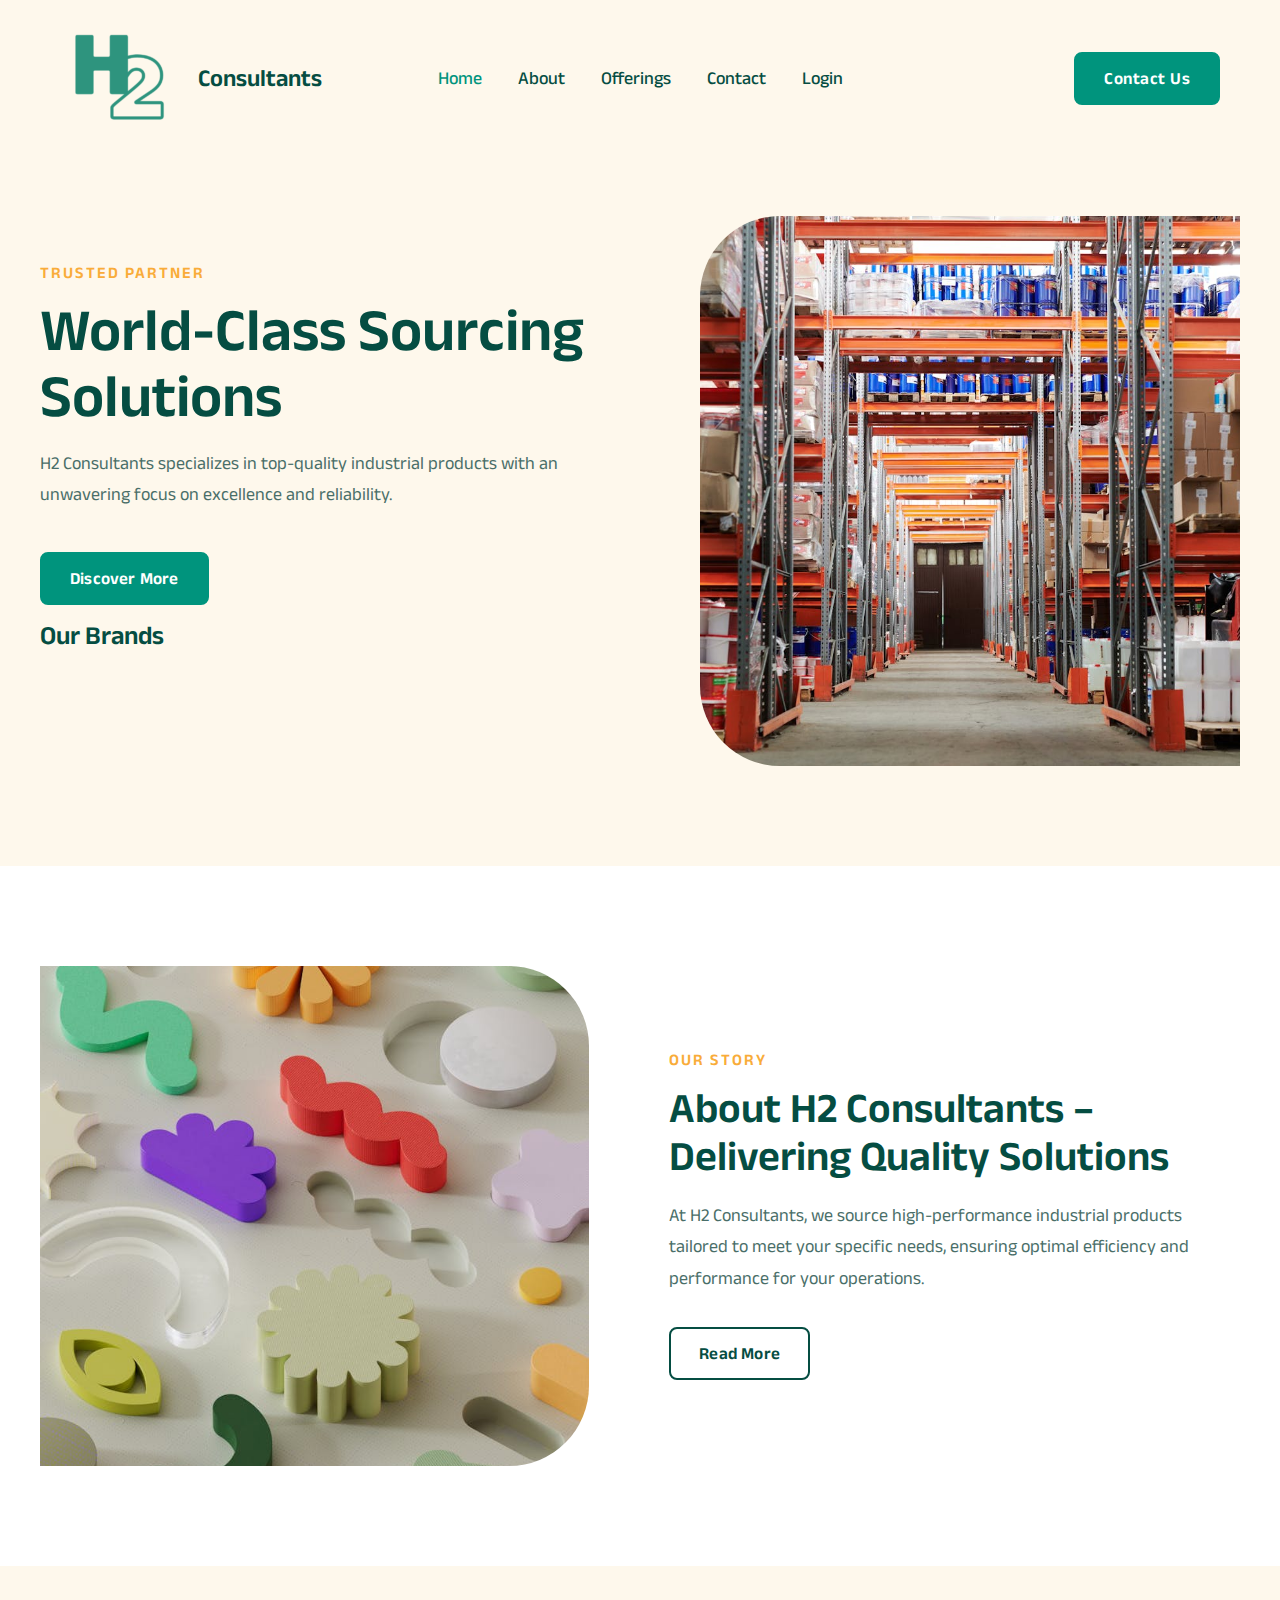
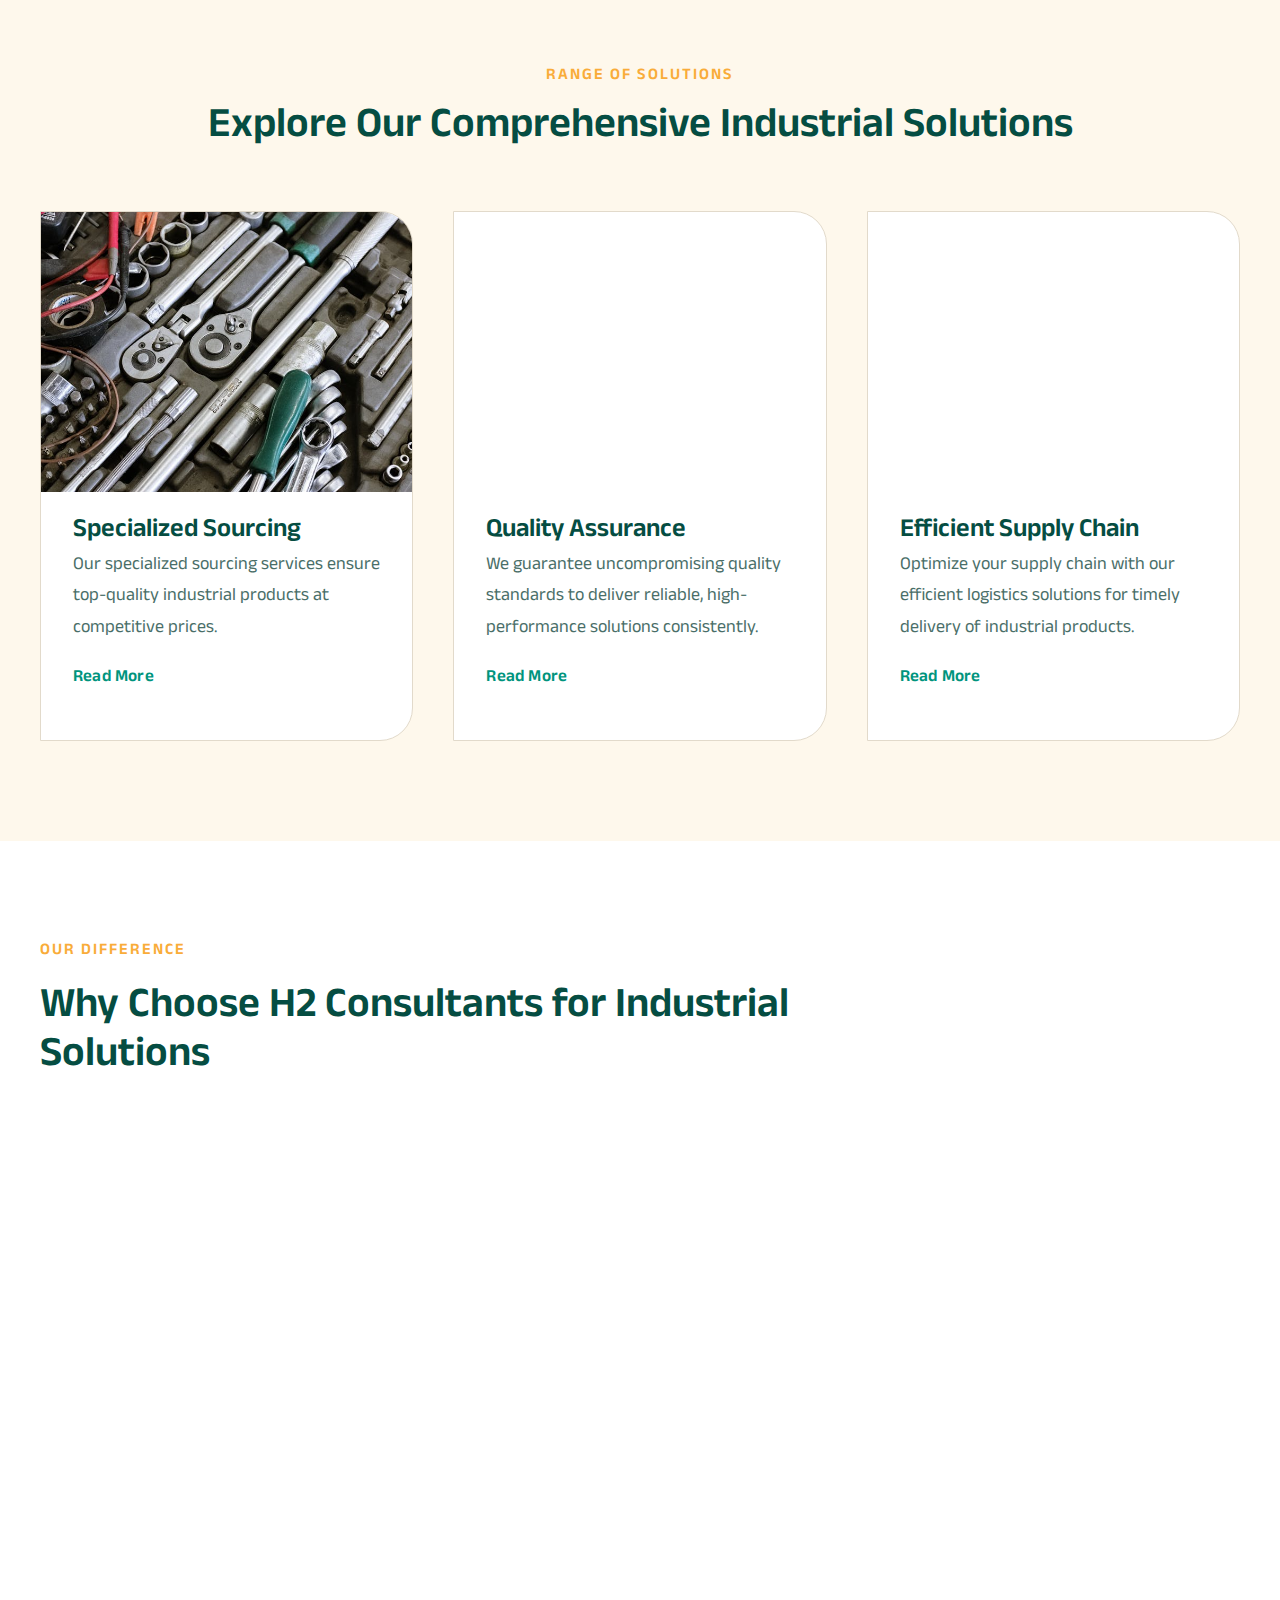
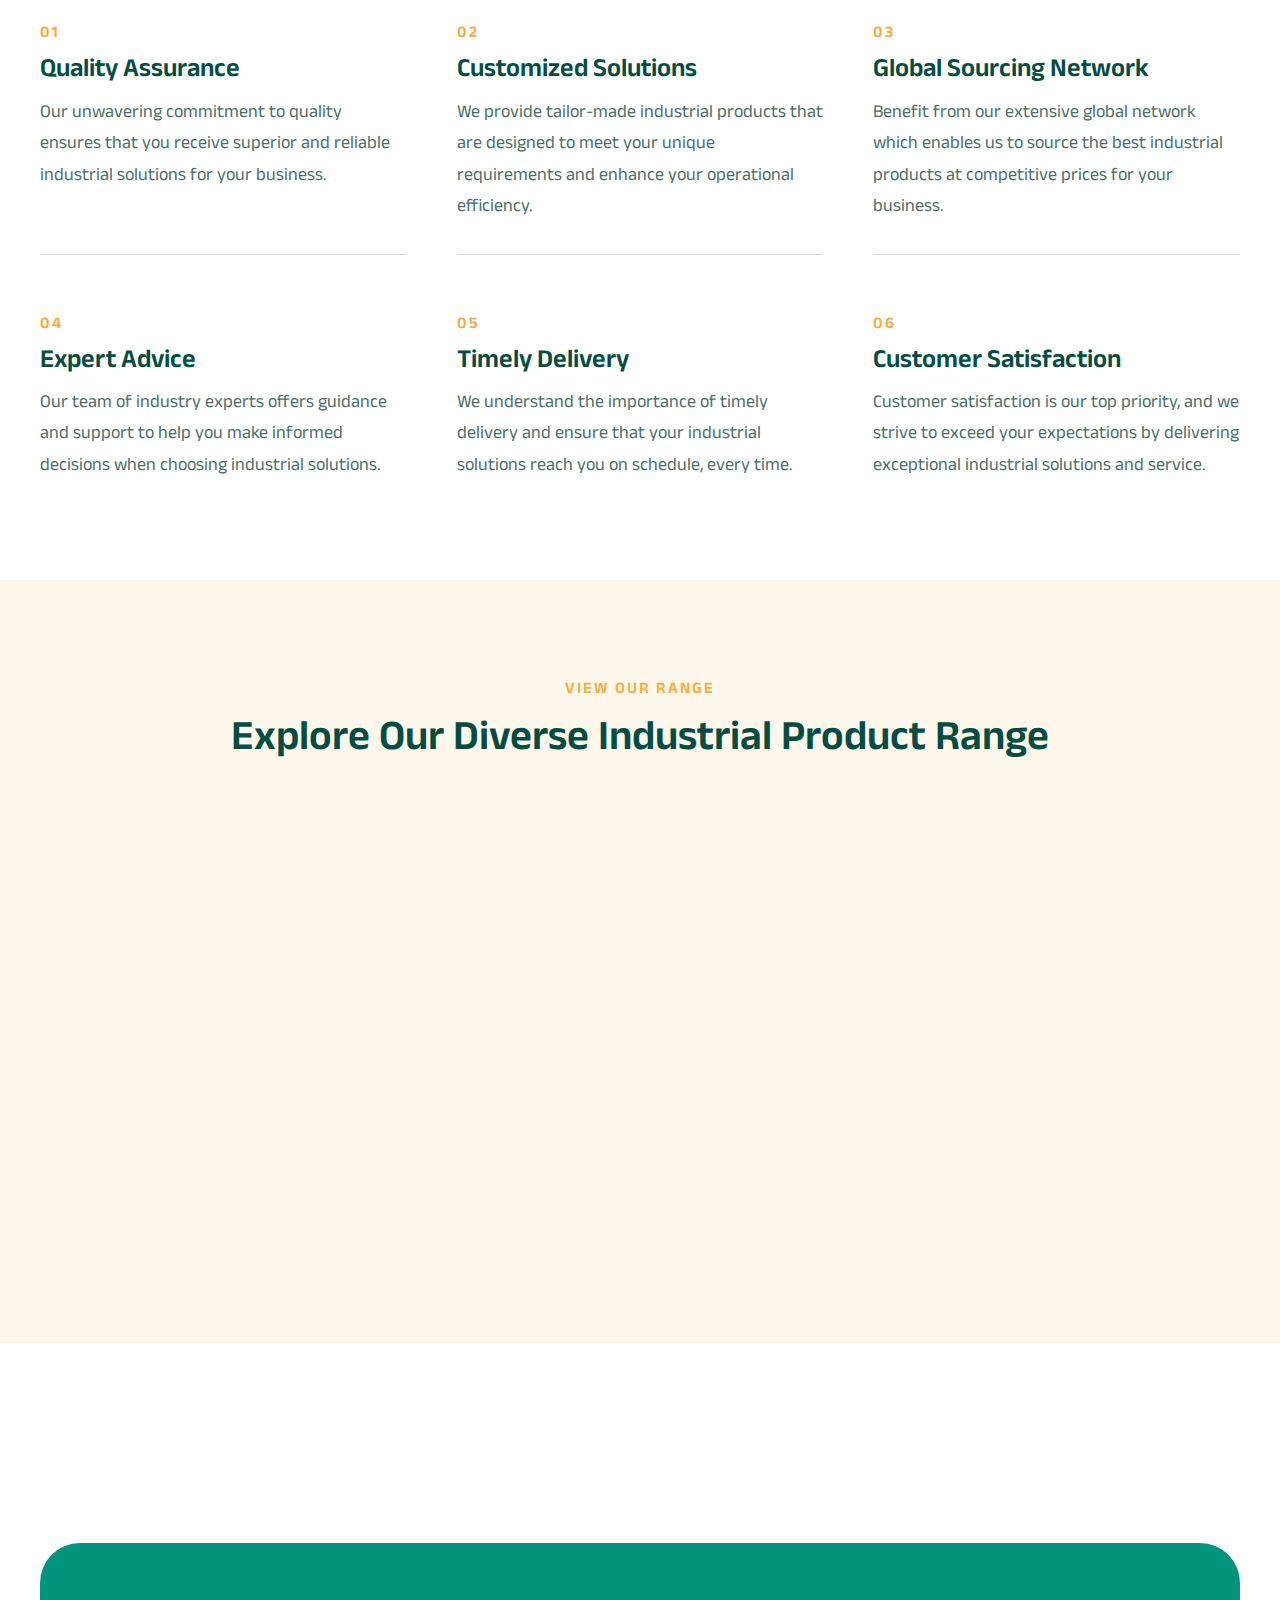
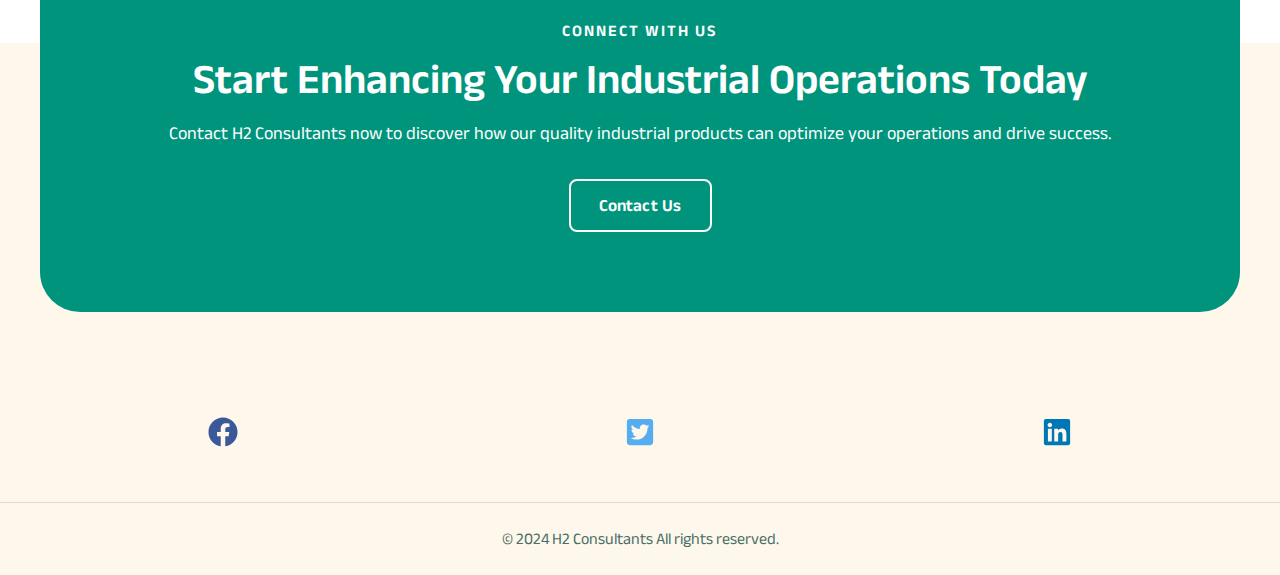
==== commit 99ee73c9: "changed to iwz786" ====
--- a/index.html
+++ b/index.html
@@ -1,21 +1,2958 @@
 <!DOCTYPE html>
-<html lang="en-US">
-<head>
-<meta charset="UTF-8">
-<meta name="viewport" content="width=device-width, initial-scale=1">
-	 <link rel="profile" href="https://gmpg.org/xfn/11"> 
-	 <title>Consultants</title>
-<meta name="robots" content="max-image-preview:large">
-<link rel="dns-prefetch" href="//fonts.googleapis.com">
-<link rel="alternate" type="application/rss+xml" title="Consultants &raquo; Feed" href="https://h2consultants.ca/feed/">
-<link rel="alternate" type="application/rss+xml" title="Consultants &raquo; Comments Feed" href="https://h2consultants.ca/comments/feed/">
-<script>
-window._wpemojiSettings = {"baseUrl":"https:\/\/s.w.org\/images\/core\/emoji\/15.0.3\/72x72\/","ext":".png","svgUrl":"https:\/\/s.w.org\/images\/core\/emoji\/15.0.3\/svg\/","svgExt":".svg","source":{"concatemoji":"https:\/\/h2consultants.ca\/wp-includes\/js\/wp-emoji-release.min.js?ver=6.5.3"}};
-/*! This file is auto-generated */
-!function(i,n){var o,s,e;function c(e){try{var t={supportTests:e,timestamp:(new Date).valueOf()};sessionStorage.setItem(o,JSON.stringify(t))}catch(e){}}function p(e,t,n){e.clearRect(0,0,e.canvas.width,e.canvas.height),e.fillText(t,0,0);var t=new Uint32Array(e.getImageData(0,0,e.canvas.width,e.canvas.height).data),r=(e.clearRect(0,0,e.canvas.width,e.canvas.height),e.fillText(n,0,0),new Uint32Array(e.getImageData(0,0,e.canvas.width,e.canvas.height).data));return t.every(function(e,t){return e===r[t]})}function u(e,t,n){switch(t){case"flag":return n(e,"🏳️‍⚧️","🏳️​⚧️")?!1:!n(e,"🇺🇳","🇺​🇳")&&!n(e,"🏴󠁧󠁢󠁥󠁮󠁧󠁿","🏴​󠁧​󠁢​󠁥​󠁮​󠁧​󠁿");case"emoji":return!n(e,"🐦‍⬛","🐦​⬛")}return!1}function f(e,t,n){var r="undefined"!=typeof WorkerGlobalScope&&self instanceof WorkerGlobalScope?new OffscreenCanvas(300,150):i.createElement("canvas"),a=r.getContext("2d",{willReadFrequently:!0}),o=(a.textBaseline="top",a.font="600 32px Arial",{});return e.forEach(function(e){o[e]=t(a,e,n)}),o}function t(e){var t=i.createElement("script");t.src=e,t.defer=!0,i.head.appendChild(t)}"undefined"!=typeof Promise&&(o="wpEmojiSettingsSupports",s=["flag","emoji"],n.supports={everything:!0,everythingExceptFlag:!0},e=new Promise(function(e){i.addEventListener("DOMContentLoaded",e,{once:!0})}),new Promise(function(t){var n=function(){try{var e=JSON.parse(sessionStorage.getItem(o));if("object"==typeof e&&"number"==typeof e.timestamp&&(new Date).valueOf()<e.timestamp+604800&&"object"==typeof e.supportTests)return e.supportTests}catch(e){}return null}();if(!n){if("undefined"!=typeof Worker&&"undefined"!=typeof OffscreenCanvas&&"undefined"!=typeof URL&&URL.createObjectURL&&"undefined"!=typeof Blob)try{var e="postMessage("+f.toString()+"("+[JSON.stringify(s),u.toString(),p.toString()].join(",")+"));",r=new Blob([e],{type:"text/javascript"}),a=new Worker(URL.createObjectURL(r),{name:"wpTestEmojiSupports"});return void(a.onmessage=function(e){c(n=e.data),a.terminate(),t(n)})}catch(e){}c(n=f(s,u,p))}t(n)}).then(function(e){for(var t in e)n.supports[t]=e[t],n.supports.everything=n.supports.everything&&n.supports[t],"flag"!==t&&(n.supports.everythingExceptFlag=n.supports.everythingExceptFlag&&n.supports[t]);n.supports.everythingExceptFlag=n.supports.everythingExceptFlag&&!n.supports.flag,n.DOMReady=!1,n.readyCallback=function(){n.DOMReady=!0}}).then(function(){return e}).then(function(){var e;n.supports.everything||(n.readyCallback(),(e=n.source||{}).concatemoji?t(e.concatemoji):e.wpemoji&&e.twemoji&&(t(e.twemoji),t(e.wpemoji)))}))}((window,document),window._wpemojiSettings);
-</script>
-<link rel="stylesheet" id="astra-theme-css-css" href="https://h2consultants.ca/wp-content/themes/astra/assets/css/minified/main.min.css?ver=4.6.14" media="all">
-<style id="astra-theme-css-inline-css">:root{--ast-post-nav-space:0;--ast-container-default-xlg-padding:3em;--ast-container-default-lg-padding:3em;--ast-container-default-slg-padding:2em;--ast-container-default-md-padding:3em;--ast-container-default-sm-padding:3em;--ast-container-default-xs-padding:2.4em;--ast-container-default-xxs-padding:1.8em;--ast-code-block-background:#ECEFF3;--ast-comment-inputs-background:#F9FAFB;--ast-normal-container-width:1200px;--ast-narrow-container-width:750px;--ast-blog-title-font-weight:normal;--ast-blog-meta-weight:inherit;}html{font-size:112.5%;}a{color:var(--ast-global-color-3);}a:hover,a:focus{color:var(--ast-global-color-1);}body,button,input,select,textarea,.ast-button,.ast-custom-button{font-family:'Anek Latin',sans-serif;font-weight:400;font-size:18px;font-size:1rem;line-height:var(--ast-body-line-height,1.75em);}blockquote{color:var(--ast-global-color-3);}h1,.entry-content h1,h2,.entry-content h2,h3,.entry-content h3,h4,.entry-content h4,h5,.entry-content h5,h6,.entry-content h6,.site-title,.site-title a{font-family:'Anek Latin',sans-serif;font-weight:600;}.ast-site-identity .site-title a{color:var(--ast-global-color-2);}.site-title{font-size:24px;font-size:1.3333333333333rem;display:block;}header .custom-logo-link img{max-width:120px;}.astra-logo-svg{width:120px;}.site-header .site-description{font-size:15px;font-size:0.83333333333333rem;display:none;}.entry-title{font-size:26px;font-size:1.4444444444444rem;}.archive .ast-article-post .ast-article-inner,.blog .ast-article-post .ast-article-inner,.archive .ast-article-post .ast-article-inner:hover,.blog .ast-article-post .ast-article-inner:hover{overflow:hidden;}h1,.entry-content h1{font-size:60px;font-size:3.3333333333333rem;font-weight:600;font-family:'Anek Latin',sans-serif;line-height:1.1em;letter-spacing:0;}h2,.entry-content h2{font-size:42px;font-size:2.3333333333333rem;font-weight:600;font-family:'Anek Latin',sans-serif;line-height:1.16em;}h3,.entry-content h3{font-size:26px;font-size:1.4444444444444rem;font-weight:600;font-family:'Anek Latin',sans-serif;line-height:1.2em;}h4,.entry-content h4{font-size:22px;font-size:1.2222222222222rem;line-height:1.5em;font-weight:600;font-family:'Anek Latin',sans-serif;}h5,.entry-content h5{font-size:20px;font-size:1.1111111111111rem;line-height:1.33em;font-weight:600;font-family:'Anek Latin',sans-serif;}h6,.entry-content h6{font-size:16px;font-size:0.88888888888889rem;line-height:1em;font-weight:600;font-family:'Anek Latin',sans-serif;text-transform:uppercase;letter-spacing:2px;}::selection{background-color:var(--ast-global-color-0);color:#ffffff;}body,h1,.entry-title a,.entry-content h1,h2,.entry-content h2,h3,.entry-content h3,h4,.entry-content h4,h5,.entry-content h5,h6,.entry-content h6{color:var(--ast-global-color-3);}.tagcloud a:hover,.tagcloud a:focus,.tagcloud a.current-item{color:#ffffff;border-color:var(--ast-global-color-3);background-color:var(--ast-global-color-3);}input:focus,input[type="text"]:focus,input[type="email"]:focus,input[type="url"]:focus,input[type="password"]:focus,input[type="reset"]:focus,input[type="search"]:focus,textarea:focus{border-color:var(--ast-global-color-3);}input[type="radio"]:checked,input[type=reset],input[type="checkbox"]:checked,input[type="checkbox"]:hover:checked,input[type="checkbox"]:focus:checked,input[type=range]::-webkit-slider-thumb{border-color:var(--ast-global-color-3);background-color:var(--ast-global-color-3);box-shadow:none;}.site-footer a:hover + .post-count,.site-footer a:focus + .post-count{background:var(--ast-global-color-3);border-color:var(--ast-global-color-3);}.single .nav-links .nav-previous,.single .nav-links .nav-next{color:var(--ast-global-color-3);}.entry-meta,.entry-meta *{line-height:1.45;color:var(--ast-global-color-3);}.entry-meta a:not(.ast-button):hover,.entry-meta a:not(.ast-button):hover *,.entry-meta a:not(.ast-button):focus,.entry-meta a:not(.ast-button):focus *,.page-links > .page-link,.page-links .page-link:hover,.post-navigation a:hover{color:var(--ast-global-color-1);}#cat option,.secondary .calendar_wrap thead a,.secondary .calendar_wrap thead a:visited{color:var(--ast-global-color-3);}.secondary .calendar_wrap #today,.ast-progress-val span{background:var(--ast-global-color-3);}.secondary a:hover + .post-count,.secondary a:focus + .post-count{background:var(--ast-global-color-3);border-color:var(--ast-global-color-3);}.calendar_wrap #today > a{color:#ffffff;}.page-links .page-link,.single .post-navigation a{color:var(--ast-global-color-3);}.ast-search-menu-icon .search-form button.search-submit{padding:0 4px;}.ast-search-menu-icon form.search-form{padding-right:0;}.ast-search-menu-icon.slide-search input.search-field{width:0;}.ast-header-search .ast-search-menu-icon.ast-dropdown-active .search-form,.ast-header-search .ast-search-menu-icon.ast-dropdown-active .search-field:focus{transition:all 0.2s;}.search-form input.search-field:focus{outline:none;}.ast-archive-title{color:var(--ast-global-color-2);}.widget-title,.widget .wp-block-heading{font-size:25px;font-size:1.3888888888889rem;color:var(--ast-global-color-2);}.ast-single-post .entry-content a,.ast-comment-content a:not(.ast-comment-edit-reply-wrap a){text-decoration:underline;}.ast-single-post .wp-block-button .wp-block-button__link,.ast-single-post .elementor-button-wrapper .elementor-button,.ast-single-post .entry-content .uagb-tab a,.ast-single-post .entry-content .uagb-ifb-cta a,.ast-single-post .entry-content .wp-block-uagb-buttons a,.ast-single-post .entry-content .uabb-module-content a,.ast-single-post .entry-content .uagb-post-grid a,.ast-single-post .entry-content .uagb-timeline a,.ast-single-post .entry-content .uagb-toc__wrap a,.ast-single-post .entry-content .uagb-taxomony-box a,.ast-single-post .entry-content .woocommerce a,.entry-content .wp-block-latest-posts > li > a,.ast-single-post .entry-content .wp-block-file__button,li.ast-post-filter-single,.ast-single-post .wp-block-buttons .wp-block-button.is-style-outline .wp-block-button__link,.ast-single-post .ast-comment-content .comment-reply-link,.ast-single-post .ast-comment-content .comment-edit-link{text-decoration:none;}.ast-search-menu-icon.slide-search a:focus-visible:focus-visible,.astra-search-icon:focus-visible,#close:focus-visible,a:focus-visible,.ast-menu-toggle:focus-visible,.site .skip-link:focus-visible,.wp-block-loginout input:focus-visible,.wp-block-search.wp-block-search__button-inside .wp-block-search__inside-wrapper,.ast-header-navigation-arrow:focus-visible,.woocommerce .wc-proceed-to-checkout > .checkout-button:focus-visible,.woocommerce .woocommerce-MyAccount-navigation ul li a:focus-visible,.ast-orders-table__row .ast-orders-table__cell:focus-visible,.woocommerce .woocommerce-order-details .order-again > .button:focus-visible,.woocommerce .woocommerce-message a.button.wc-forward:focus-visible,.woocommerce #minus_qty:focus-visible,.woocommerce #plus_qty:focus-visible,a#ast-apply-coupon:focus-visible,.woocommerce .woocommerce-info a:focus-visible,.woocommerce .astra-shop-summary-wrap a:focus-visible,.woocommerce a.wc-forward:focus-visible,#ast-apply-coupon:focus-visible,.woocommerce-js .woocommerce-mini-cart-item a.remove:focus-visible,#close:focus-visible,.button.search-submit:focus-visible,#search_submit:focus,.normal-search:focus-visible,.ast-header-account-wrap:focus-visible{outline-style:dotted;outline-color:inherit;outline-width:thin;}input:focus,input[type="text"]:focus,input[type="email"]:focus,input[type="url"]:focus,input[type="password"]:focus,input[type="reset"]:focus,input[type="search"]:focus,input[type="number"]:focus,textarea:focus,.wp-block-search__input:focus,[data-section="section-header-mobile-trigger"] .ast-button-wrap .ast-mobile-menu-trigger-minimal:focus,.ast-mobile-popup-drawer.active .menu-toggle-close:focus,.woocommerce-ordering select.orderby:focus,#ast-scroll-top:focus,#coupon_code:focus,.woocommerce-page #comment:focus,.woocommerce #reviews #respond input#submit:focus,.woocommerce a.add_to_cart_button:focus,.woocommerce .button.single_add_to_cart_button:focus,.woocommerce .woocommerce-cart-form button:focus,.woocommerce .woocommerce-cart-form__cart-item .quantity .qty:focus,.woocommerce .woocommerce-billing-fields .woocommerce-billing-fields__field-wrapper .woocommerce-input-wrapper > .input-text:focus,.woocommerce #order_comments:focus,.woocommerce #place_order:focus,.woocommerce .woocommerce-address-fields .woocommerce-address-fields__field-wrapper .woocommerce-input-wrapper > .input-text:focus,.woocommerce .woocommerce-MyAccount-content form button:focus,.woocommerce .woocommerce-MyAccount-content .woocommerce-EditAccountForm .woocommerce-form-row .woocommerce-Input.input-text:focus,.woocommerce .ast-woocommerce-container .woocommerce-pagination ul.page-numbers li a:focus,body #content .woocommerce form .form-row .select2-container--default .select2-selection--single:focus,#ast-coupon-code:focus,.woocommerce.woocommerce-js .quantity input[type=number]:focus,.woocommerce-js .woocommerce-mini-cart-item .quantity input[type=number]:focus,.woocommerce p#ast-coupon-trigger:focus{border-style:dotted;border-color:inherit;border-width:thin;}input{outline:none;}.ast-logo-title-inline .site-logo-img{padding-right:1em;}.site-logo-img img{ transition:all 0.2s linear;}.site-logo-img .transparent-custom-logo img,.ast-theme-transparent-header .site-logo-img img{filter:url(#ast-img-color-filter-2);}body .ast-oembed-container *{position:absolute;top:0;width:100%;height:100%;left:0;}body .wp-block-embed-pocket-casts .ast-oembed-container *{position:unset;}.ast-single-post-featured-section + article {margin-top: 2em;}.site-content .ast-single-post-featured-section img {width: 100%;overflow: hidden;object-fit: cover;}.site > .ast-single-related-posts-container {margin-top: 0;}@media (min-width: 922px) {.ast-desktop .ast-container--narrow {max-width: var(--ast-narrow-container-width);margin: 0 auto;}}@media (max-width:921.9px){#ast-desktop-header{display:none;}}@media (min-width:922px){#ast-mobile-header{display:none;}}.wp-block-buttons.aligncenter{justify-content:center;}@media (max-width:921px){.ast-theme-transparent-header #primary,.ast-theme-transparent-header #secondary{padding:0;}}@media (max-width:921px){.ast-plain-container.ast-no-sidebar #primary{padding:0;}}.ast-plain-container.ast-no-sidebar #primary{margin-top:0;margin-bottom:0;}@media (max-width:921px){.ast-separate-container.ast-single-post.ast-right-sidebar #primary,.ast-separate-container.ast-single-post.ast-left-sidebar #primary,.ast-separate-container.ast-single-post #primary,.ast-plain-container #primary,.ast-narrow-container #primary{margin-top:40px;margin-bottom:20px;}.ast-separate-container.ast-single-post.ast-right-sidebar #primary,.ast-separate-container.ast-single-post.ast-left-sidebar #primary,.ast-separate-container.ast-single-post #primary,.ast-plain-container.ast-single-post #primary,.ast-narrow-container.ast-single-post #primary{margin-top:40px;margin-bottom:20px;}}@media (max-width:544px){.ast-separate-container.ast-single-post.ast-right-sidebar #primary,.ast-separate-container.ast-single-post.ast-left-sidebar #primary,.ast-separate-container.ast-single-post #primary,.ast-plain-container.ast-single-post #primary,.ast-narrow-container.ast-single-post #primary{margin-top:30px;margin-bottom:20px;}}@media (max-width:921px){.ast-separate-container #primary,.ast-narrow-container #primary{padding-top:0px;}}@media (max-width:544px){.ast-separate-container #primary,.ast-narrow-container #primary{padding-top:0px;}}@media (max-width:921px){.ast-separate-container #primary,.ast-narrow-container #primary{padding-bottom:0px;}}@media (max-width:544px){.ast-separate-container #primary,.ast-narrow-container #primary{padding-bottom:0px;}}.wp-block-button.is-style-outline .wp-block-button__link{border-color:var(--ast-global-color-0);border-top-width:2px;border-right-width:2px;border-bottom-width:2px;border-left-width:2px;}div.wp-block-button.is-style-outline > .wp-block-button__link:not(.has-text-color),div.wp-block-button.wp-block-button__link.is-style-outline:not(.has-text-color){color:var(--ast-global-color-0);}.wp-block-button.is-style-outline .wp-block-button__link:hover,.wp-block-buttons .wp-block-button.is-style-outline .wp-block-button__link:focus,.wp-block-buttons .wp-block-button.is-style-outline > .wp-block-button__link:not(.has-text-color):hover,.wp-block-buttons .wp-block-button.wp-block-button__link.is-style-outline:not(.has-text-color):hover{color:#ffffff;background-color:var(--ast-global-color-1);border-color:var(--ast-global-color-1);}.post-page-numbers.current .page-link,.ast-pagination .page-numbers.current{color:#ffffff;border-color:var(--ast-global-color-0);background-color:var(--ast-global-color-0);}.wp-block-button.is-style-outline .wp-block-button__link{border-top-width:2px;border-right-width:2px;border-bottom-width:2px;border-left-width:2px;}.wp-block-buttons .wp-block-button.is-style-outline .wp-block-button__link.wp-element-button,.ast-outline-button,.wp-block-uagb-buttons-child .uagb-buttons-repeater.ast-outline-button{border-color:var(--ast-global-color-2);border-top-width:2px;border-right-width:2px;border-bottom-width:2px;border-left-width:2px;font-family:'Anek Latin',sans-serif;font-weight:600;font-size:17px;font-size:0.94444444444444rem;line-height:1em;letter-spacing:0.2px;padding-top:16px;padding-right:28px;padding-bottom:16px;padding-left:28px;border-top-left-radius:8px;border-top-right-radius:8px;border-bottom-right-radius:8px;border-bottom-left-radius:8px;}.wp-block-buttons .wp-block-button.is-style-outline > .wp-block-button__link:not(.has-text-color),.wp-block-buttons .wp-block-button.wp-block-button__link.is-style-outline:not(.has-text-color),.ast-outline-button{color:var(--ast-global-color-2);}.wp-block-button.is-style-outline .wp-block-button__link:hover,.wp-block-buttons .wp-block-button.is-style-outline .wp-block-button__link:focus,.wp-block-buttons .wp-block-button.is-style-outline > .wp-block-button__link:not(.has-text-color):hover,.wp-block-buttons .wp-block-button.wp-block-button__link.is-style-outline:not(.has-text-color):hover,.ast-outline-button:hover,.ast-outline-button:focus,.wp-block-uagb-buttons-child .uagb-buttons-repeater.ast-outline-button:hover,.wp-block-uagb-buttons-child .uagb-buttons-repeater.ast-outline-button:focus{color:#ffffff;background-color:var(--ast-global-color-2);border-color:var(--ast-global-color-2);}@media (max-width:921px){.wp-block-buttons .wp-block-button.is-style-outline .wp-block-button__link.wp-element-button,.ast-outline-button,.wp-block-uagb-buttons-child .uagb-buttons-repeater.ast-outline-button{font-size:16px;font-size:0.88888888888889rem;padding-top:16px;padding-right:26px;padding-bottom:16px;padding-left:26px;border-top-left-radius:8px;border-top-right-radius:8px;border-bottom-right-radius:8px;border-bottom-left-radius:8px;}}@media (max-width:544px){.wp-block-buttons .wp-block-button.is-style-outline .wp-block-button__link.wp-element-button,.ast-outline-button,.wp-block-uagb-buttons-child .uagb-buttons-repeater.ast-outline-button{font-size:14px;font-size:0.77777777777778rem;padding-top:14px;padding-right:24px;padding-bottom:14px;padding-left:24px;border-top-left-radius:8px;border-top-right-radius:8px;border-bottom-right-radius:8px;border-bottom-left-radius:8px;}}.entry-content[ast-blocks-layout] > figure{margin-bottom:1em;}h1.widget-title{font-weight:600;}h2.widget-title{font-weight:600;}h3.widget-title{font-weight:600;}#page{display:flex;flex-direction:column;min-height:100vh;}.ast-404-layout-1 h1.page-title{color:var(--ast-global-color-2);}.single .post-navigation a{line-height:1em;height:inherit;}.error-404 .page-sub-title{font-size:1.5rem;font-weight:inherit;}.search .site-content .content-area .search-form{margin-bottom:0;}#page .site-content{flex-grow:1;}.widget{margin-bottom:1.25em;}#secondary li{line-height:1.5em;}#secondary .wp-block-group h2{margin-bottom:0.7em;}#secondary h2{font-size:1.7rem;}.ast-separate-container .ast-article-post,.ast-separate-container .ast-article-single,.ast-separate-container .comment-respond{padding:3em;}.ast-separate-container .ast-article-single .ast-article-single{padding:0;}.ast-article-single .wp-block-post-template-is-layout-grid{padding-left:0;}.ast-separate-container .comments-title,.ast-narrow-container .comments-title{padding:1.5em 2em;}.ast-page-builder-template .comment-form-textarea,.ast-comment-formwrap .ast-grid-common-col{padding:0;}.ast-comment-formwrap{padding:0;display:inline-flex;column-gap:20px;width:100%;margin-left:0;margin-right:0;}.comments-area textarea#comment:focus,.comments-area textarea#comment:active,.comments-area .ast-comment-formwrap input[type="text"]:focus,.comments-area .ast-comment-formwrap input[type="text"]:active {box-shadow:none;outline:none;}.archive.ast-page-builder-template .entry-header{margin-top:2em;}.ast-page-builder-template .ast-comment-formwrap{width:100%;}.entry-title{margin-bottom:0.5em;}.ast-archive-description p{font-size:inherit;font-weight:inherit;line-height:inherit;}.ast-separate-container .ast-comment-list li.depth-1,.hentry{margin-bottom:2em;}@media (min-width:921px){.ast-left-sidebar.ast-page-builder-template #secondary,.archive.ast-right-sidebar.ast-page-builder-template .site-main{padding-left:20px;padding-right:20px;}}@media (max-width:544px){.ast-comment-formwrap.ast-row{column-gap:10px;display:inline-block;}#ast-commentform .ast-grid-common-col{position:relative;width:100%;}}@media (min-width:1201px){.ast-separate-container .ast-article-post,.ast-separate-container .ast-article-single,.ast-separate-container .ast-author-box,.ast-separate-container .ast-404-layout-1,.ast-separate-container .no-results{padding:3em;}}@media (max-width:921px){.ast-separate-container #primary,.ast-separate-container #secondary{padding:1.5em 0;}#primary,#secondary{padding:1.5em 0;margin:0;}.ast-left-sidebar #content > .ast-container{display:flex;flex-direction:column-reverse;width:100%;}}@media (min-width:922px){.ast-separate-container.ast-right-sidebar #primary,.ast-separate-container.ast-left-sidebar #primary{border:0;}.search-no-results.ast-separate-container #primary{margin-bottom:4em;}}.wp-block-button .wp-block-button__link{color:#ffffff;}.wp-block-button .wp-block-button__link:hover,.wp-block-button .wp-block-button__link:focus{color:#ffffff;background-color:var(--ast-global-color-1);border-color:var(--ast-global-color-1);}.elementor-widget-heading h1.elementor-heading-title{line-height:1.1em;}.elementor-widget-heading h2.elementor-heading-title{line-height:1.16em;}.elementor-widget-heading h3.elementor-heading-title{line-height:1.2em;}.elementor-widget-heading h4.elementor-heading-title{line-height:1.5em;}.elementor-widget-heading h5.elementor-heading-title{line-height:1.33em;}.elementor-widget-heading h6.elementor-heading-title{line-height:1em;}.wp-block-button .wp-block-button__link,.wp-block-search .wp-block-search__button,body .wp-block-file .wp-block-file__button{border-style:solid;border-top-width:2px;border-right-width:2px;border-left-width:2px;border-bottom-width:2px;border-color:var(--ast-global-color-0);background-color:var(--ast-global-color-0);color:#ffffff;font-family:'Anek Latin',sans-serif;font-weight:600;line-height:1em;letter-spacing:0.2px;font-size:17px;font-size:0.94444444444444rem;border-top-left-radius:8px;border-top-right-radius:8px;border-bottom-right-radius:8px;border-bottom-left-radius:8px;padding-top:16px;padding-right:28px;padding-bottom:16px;padding-left:28px;}@media (max-width:921px){.wp-block-button .wp-block-button__link,.wp-block-search .wp-block-search__button,body .wp-block-file .wp-block-file__button{font-size:16px;font-size:0.88888888888889rem;padding-top:16px;padding-right:26px;padding-bottom:16px;padding-left:26px;border-top-left-radius:8px;border-top-right-radius:8px;border-bottom-right-radius:8px;border-bottom-left-radius:8px;}}@media (max-width:544px){.wp-block-button .wp-block-button__link,.wp-block-search .wp-block-search__button,body .wp-block-file .wp-block-file__button{font-size:14px;font-size:0.77777777777778rem;padding-top:14px;padding-right:24px;padding-bottom:14px;padding-left:24px;border-top-left-radius:8px;border-top-right-radius:8px;border-bottom-right-radius:8px;border-bottom-left-radius:8px;}}.menu-toggle,button,.ast-button,.ast-custom-button,.button,input#submit,input[type="button"],input[type="submit"],input[type="reset"],form[CLASS*="wp-block-search__"].wp-block-search .wp-block-search__inside-wrapper .wp-block-search__button,body .wp-block-file .wp-block-file__button,.search .search-submit,.woocommerce-js a.button,.woocommerce button.button,.woocommerce .woocommerce-message a.button,.woocommerce #respond input#submit.alt,.woocommerce input.button.alt,.woocommerce input.button,.woocommerce input.button:disabled,.woocommerce input.button:disabled[disabled],.woocommerce input.button:disabled:hover,.woocommerce input.button:disabled[disabled]:hover,.woocommerce #respond input#submit,.woocommerce button.button.alt.disabled,.wc-block-grid__products .wc-block-grid__product .wp-block-button__link,.wc-block-grid__product-onsale,[CLASS*="wc-block"] button,.woocommerce-js .astra-cart-drawer .astra-cart-drawer-content .woocommerce-mini-cart__buttons .button:not(.checkout):not(.ast-continue-shopping),.woocommerce-js .astra-cart-drawer .astra-cart-drawer-content .woocommerce-mini-cart__buttons a.checkout,.woocommerce button.button.alt.disabled.wc-variation-selection-needed,[CLASS*="wc-block"] .wc-block-components-button{border-style:solid;border-top-width:2px;border-right-width:2px;border-left-width:2px;border-bottom-width:2px;color:#ffffff;border-color:var(--ast-global-color-0);background-color:var(--ast-global-color-0);padding-top:16px;padding-right:28px;padding-bottom:16px;padding-left:28px;font-family:'Anek Latin',sans-serif;font-weight:600;font-size:17px;font-size:0.94444444444444rem;line-height:1em;letter-spacing:0.2px;border-top-left-radius:8px;border-top-right-radius:8px;border-bottom-right-radius:8px;border-bottom-left-radius:8px;}button:focus,.menu-toggle:hover,button:hover,.ast-button:hover,.ast-custom-button:hover .button:hover,.ast-custom-button:hover ,input[type=reset]:hover,input[type=reset]:focus,input#submit:hover,input#submit:focus,input[type="button"]:hover,input[type="button"]:focus,input[type="submit"]:hover,input[type="submit"]:focus,form[CLASS*="wp-block-search__"].wp-block-search .wp-block-search__inside-wrapper .wp-block-search__button:hover,form[CLASS*="wp-block-search__"].wp-block-search .wp-block-search__inside-wrapper .wp-block-search__button:focus,body .wp-block-file .wp-block-file__button:hover,body .wp-block-file .wp-block-file__button:focus,.woocommerce-js a.button:hover,.woocommerce button.button:hover,.woocommerce .woocommerce-message a.button:hover,.woocommerce #respond input#submit:hover,.woocommerce #respond input#submit.alt:hover,.woocommerce input.button.alt:hover,.woocommerce input.button:hover,.woocommerce button.button.alt.disabled:hover,.wc-block-grid__products .wc-block-grid__product .wp-block-button__link:hover,[CLASS*="wc-block"] button:hover,.woocommerce-js .astra-cart-drawer .astra-cart-drawer-content .woocommerce-mini-cart__buttons .button:not(.checkout):not(.ast-continue-shopping):hover,.woocommerce-js .astra-cart-drawer .astra-cart-drawer-content .woocommerce-mini-cart__buttons a.checkout:hover,.woocommerce button.button.alt.disabled.wc-variation-selection-needed:hover,[CLASS*="wc-block"] .wc-block-components-button:hover,[CLASS*="wc-block"] .wc-block-components-button:focus{color:#ffffff;background-color:var(--ast-global-color-1);border-color:var(--ast-global-color-1);}form[CLASS*="wp-block-search__"].wp-block-search .wp-block-search__inside-wrapper .wp-block-search__button.has-icon{padding-top:calc(16px - 3px);padding-right:calc(28px - 3px);padding-bottom:calc(16px - 3px);padding-left:calc(28px - 3px);}@media (max-width:921px){.menu-toggle,button,.ast-button,.ast-custom-button,.button,input#submit,input[type="button"],input[type="submit"],input[type="reset"],form[CLASS*="wp-block-search__"].wp-block-search .wp-block-search__inside-wrapper .wp-block-search__button,body .wp-block-file .wp-block-file__button,.search .search-submit,.woocommerce-js a.button,.woocommerce button.button,.woocommerce .woocommerce-message a.button,.woocommerce #respond input#submit.alt,.woocommerce input.button.alt,.woocommerce input.button,.woocommerce input.button:disabled,.woocommerce input.button:disabled[disabled],.woocommerce input.button:disabled:hover,.woocommerce input.button:disabled[disabled]:hover,.woocommerce #respond input#submit,.woocommerce button.button.alt.disabled,.wc-block-grid__products .wc-block-grid__product .wp-block-button__link,.wc-block-grid__product-onsale,[CLASS*="wc-block"] button,.woocommerce-js .astra-cart-drawer .astra-cart-drawer-content .woocommerce-mini-cart__buttons .button:not(.checkout):not(.ast-continue-shopping),.woocommerce-js .astra-cart-drawer .astra-cart-drawer-content .woocommerce-mini-cart__buttons a.checkout,.woocommerce button.button.alt.disabled.wc-variation-selection-needed,[CLASS*="wc-block"] .wc-block-components-button{padding-top:16px;padding-right:26px;padding-bottom:16px;padding-left:26px;font-size:16px;font-size:0.88888888888889rem;border-top-left-radius:8px;border-top-right-radius:8px;border-bottom-right-radius:8px;border-bottom-left-radius:8px;}}@media (max-width:544px){.menu-toggle,button,.ast-button,.ast-custom-button,.button,input#submit,input[type="button"],input[type="submit"],input[type="reset"],form[CLASS*="wp-block-search__"].wp-block-search .wp-block-search__inside-wrapper .wp-block-search__button,body .wp-block-file .wp-block-file__button,.search .search-submit,.woocommerce-js a.button,.woocommerce button.button,.woocommerce .woocommerce-message a.button,.woocommerce #respond input#submit.alt,.woocommerce input.button.alt,.woocommerce input.button,.woocommerce input.button:disabled,.woocommerce input.button:disabled[disabled],.woocommerce input.button:disabled:hover,.woocommerce input.button:disabled[disabled]:hover,.woocommerce #respond input#submit,.woocommerce button.button.alt.disabled,.wc-block-grid__products .wc-block-grid__product .wp-block-button__link,.wc-block-grid__product-onsale,[CLASS*="wc-block"] button,.woocommerce-js .astra-cart-drawer .astra-cart-drawer-content .woocommerce-mini-cart__buttons .button:not(.checkout):not(.ast-continue-shopping),.woocommerce-js .astra-cart-drawer .astra-cart-drawer-content .woocommerce-mini-cart__buttons a.checkout,.woocommerce button.button.alt.disabled.wc-variation-selection-needed,[CLASS*="wc-block"] .wc-block-components-button{padding-top:14px;padding-right:24px;padding-bottom:14px;padding-left:24px;font-size:14px;font-size:0.77777777777778rem;border-top-left-radius:8px;border-top-right-radius:8px;border-bottom-right-radius:8px;border-bottom-left-radius:8px;}}@media (max-width:921px){.menu-toggle,button,.ast-button,.button,input#submit,input[type="button"],input[type="submit"],input[type="reset"]{font-size:16px;font-size:0.88888888888889rem;}.ast-mobile-header-stack .main-header-bar .ast-search-menu-icon{display:inline-block;}.ast-header-break-point.ast-header-custom-item-outside .ast-mobile-header-stack .main-header-bar .ast-search-icon{margin:0;}.ast-comment-avatar-wrap img{max-width:2.5em;}.ast-comment-meta{padding:0 1.8888em 1.3333em;}.ast-separate-container .ast-comment-list li.depth-1{padding:1.5em 2.14em;}.ast-separate-container .comment-respond{padding:2em 2.14em;}}@media (min-width:544px){.ast-container{max-width:100%;}}@media (max-width:544px){.ast-separate-container .ast-article-post,.ast-separate-container .ast-article-single,.ast-separate-container .comments-title,.ast-separate-container .ast-archive-description{padding:1.5em 1em;}.ast-separate-container #content .ast-container{padding-left:0.54em;padding-right:0.54em;}.ast-separate-container .ast-comment-list .bypostauthor{padding:.5em;}.ast-search-menu-icon.ast-dropdown-active .search-field{width:170px;}.menu-toggle,button,.ast-button,.button,input#submit,input[type="button"],input[type="submit"],input[type="reset"]{font-size:14px;font-size:0.77777777777778rem;}}.ast-separate-container{background-color:var(--ast-global-color-5);;background-image:none;;}@media (max-width:921px){.widget-title{font-size:22px;font-size:1.375rem;}body,button,input,select,textarea,.ast-button,.ast-custom-button{font-size:16px;font-size:0.88888888888889rem;}#secondary,#secondary button,#secondary input,#secondary select,#secondary textarea{font-size:16px;font-size:0.88888888888889rem;}.site-title{font-size:24px;font-size:1.3333333333333rem;display:block;}.site-header .site-description{display:none;}.entry-title{font-size:24px;font-size:1.3333333333333rem;}h1,.entry-content h1{font-size:44px;}h2,.entry-content h2{font-size:38px;}h3,.entry-content h3{font-size:26px;}h4,.entry-content h4{font-size:22px;font-size:1.2222222222222rem;}h5,.entry-content h5{font-size:18px;font-size:1rem;}h6,.entry-content h6{font-size:16px;font-size:0.88888888888889rem;}.astra-logo-svg{width:45px;}.astra-logo-svg:not(.sticky-custom-logo .astra-logo-svg,.transparent-custom-logo .astra-logo-svg,.advanced-header-logo .astra-logo-svg){height:40px;}header .custom-logo-link img,.ast-header-break-point .site-logo-img .custom-mobile-logo-link img{max-width:45px;}body,.ast-separate-container{background-color:var(--ast-global-color-5);;background-image:none;;}}@media (max-width:544px){.widget-title{font-size:22px;font-size:1.375rem;}body,button,input,select,textarea,.ast-button,.ast-custom-button{font-size:16px;font-size:0.88888888888889rem;}#secondary,#secondary button,#secondary input,#secondary select,#secondary textarea{font-size:16px;font-size:0.88888888888889rem;}.site-title{font-size:20px;font-size:1.1111111111111rem;display:block;}.site-header .site-description{display:none;}.entry-title{font-size:24px;font-size:1.3333333333333rem;}h1,.entry-content h1{font-size:40px;}h2,.entry-content h2{font-size:32px;}h3,.entry-content h3{font-size:22px;}h4,.entry-content h4{font-size:20px;font-size:1.1111111111111rem;}h5,.entry-content h5{font-size:18px;font-size:1rem;}h6,.entry-content h6{font-size:14px;font-size:0.77777777777778rem;}header .custom-logo-link img,.ast-header-break-point .site-branding img,.ast-header-break-point .custom-logo-link img{max-width:40px;}.astra-logo-svg{width:40px;}.astra-logo-svg:not(.sticky-custom-logo .astra-logo-svg,.transparent-custom-logo .astra-logo-svg,.advanced-header-logo .astra-logo-svg){height:36px;}.ast-header-break-point .site-logo-img .custom-mobile-logo-link img{max-width:40px;}body,.ast-separate-container{background-color:var(--ast-global-color-5);;background-image:none;;}}@media (max-width:544px){html{font-size:112.5%;}}@media (min-width:922px){.ast-container{max-width:1240px;}}@media (min-width:922px){.site-content .ast-container{display:flex;}}@media (max-width:921px){.site-content .ast-container{flex-direction:column;}}@media (min-width:922px){.main-header-menu .sub-menu .menu-item.ast-left-align-sub-menu:hover > .sub-menu,.main-header-menu .sub-menu .menu-item.ast-left-align-sub-menu.focus > .sub-menu{margin-left:-0px;}}.entry-content li > p{margin-bottom:0;}.site .comments-area{padding-top:2em;padding-bottom:3em;}.wp-block-file {display: flex;align-items: center;flex-wrap: wrap;justify-content: space-between;}.wp-block-pullquote {border: none;}.wp-block-pullquote blockquote::before {content: "\201D";font-family: "Helvetica",sans-serif;display: flex;transform: rotate( 180deg );font-size: 6rem;font-style: normal;line-height: 1;font-weight: bold;align-items: center;justify-content: center;}.has-text-align-right > blockquote::before {justify-content: flex-start;}.has-text-align-left > blockquote::before {justify-content: flex-end;}figure.wp-block-pullquote.is-style-solid-color blockquote {max-width: 100%;text-align: inherit;}html body {--wp--custom--ast-default-block-top-padding: 100px;--wp--custom--ast-default-block-right-padding: 80px;--wp--custom--ast-default-block-bottom-padding: 100px;--wp--custom--ast-default-block-left-padding: 80px;--wp--custom--ast-container-width: 1200px;--wp--custom--ast-content-width-size: 1200px;--wp--custom--ast-wide-width-size: calc(1200px + var(--wp--custom--ast-default-block-left-padding) + var(--wp--custom--ast-default-block-right-padding));}.ast-narrow-container {--wp--custom--ast-content-width-size: 750px;--wp--custom--ast-wide-width-size: 750px;}@media(max-width: 921px) {html body {--wp--custom--ast-default-block-top-padding: 50px;--wp--custom--ast-default-block-right-padding: 50px;--wp--custom--ast-default-block-bottom-padding: 50px;--wp--custom--ast-default-block-left-padding: 50px;}}@media(max-width: 544px) {html body {--wp--custom--ast-default-block-top-padding: 50px;--wp--custom--ast-default-block-right-padding: 30px;--wp--custom--ast-default-block-bottom-padding: 50px;--wp--custom--ast-default-block-left-padding: 30px;}}.entry-content > .wp-block-group,.entry-content > .wp-block-cover,.entry-content > .wp-block-columns {padding-top: var(--wp--custom--ast-default-block-top-padding);padding-right: var(--wp--custom--ast-default-block-right-padding);padding-bottom: var(--wp--custom--ast-default-block-bottom-padding);padding-left: var(--wp--custom--ast-default-block-left-padding);}.ast-plain-container.ast-no-sidebar .entry-content > .alignfull,.ast-page-builder-template .ast-no-sidebar .entry-content > .alignfull {margin-left: calc( -50vw + 50%);margin-right: calc( -50vw + 50%);max-width: 100vw;width: 100vw;}.ast-plain-container.ast-no-sidebar .entry-content .alignfull .alignfull,.ast-page-builder-template.ast-no-sidebar .entry-content .alignfull .alignfull,.ast-plain-container.ast-no-sidebar .entry-content .alignfull .alignwide,.ast-page-builder-template.ast-no-sidebar .entry-content .alignfull .alignwide,.ast-plain-container.ast-no-sidebar .entry-content .alignwide .alignfull,.ast-page-builder-template.ast-no-sidebar .entry-content .alignwide .alignfull,.ast-plain-container.ast-no-sidebar .entry-content .alignwide .alignwide,.ast-page-builder-template.ast-no-sidebar .entry-content .alignwide .alignwide,.ast-plain-container.ast-no-sidebar .entry-content .wp-block-column .alignfull,.ast-page-builder-template.ast-no-sidebar .entry-content .wp-block-column .alignfull,.ast-plain-container.ast-no-sidebar .entry-content .wp-block-column .alignwide,.ast-page-builder-template.ast-no-sidebar .entry-content .wp-block-column .alignwide {margin-left: auto;margin-right: auto;width: 100%;}[ast-blocks-layout] .wp-block-separator:not(.is-style-dots) {height: 0;}[ast-blocks-layout] .wp-block-separator {margin: 20px auto;}[ast-blocks-layout] .wp-block-separator:not(.is-style-wide):not(.is-style-dots) {max-width: 100px;}[ast-blocks-layout] .wp-block-separator.has-background {padding: 0;}.entry-content[ast-blocks-layout] > * {max-width: var(--wp--custom--ast-content-width-size);margin-left: auto;margin-right: auto;}.entry-content[ast-blocks-layout] > .alignwide {max-width: var(--wp--custom--ast-wide-width-size);}.entry-content[ast-blocks-layout] .alignfull {max-width: none;}.entry-content .wp-block-columns {margin-bottom: 0;}blockquote {margin: 1.5em;border-color: rgba(0,0,0,0.05);}.wp-block-quote:not(.has-text-align-right):not(.has-text-align-center) {border-left: 5px solid rgba(0,0,0,0.05);}.has-text-align-right > blockquote,blockquote.has-text-align-right {border-right: 5px solid rgba(0,0,0,0.05);}.has-text-align-left > blockquote,blockquote.has-text-align-left {border-left: 5px solid rgba(0,0,0,0.05);}.wp-block-site-tagline,.wp-block-latest-posts .read-more {margin-top: 15px;}.wp-block-loginout p label {display: block;}.wp-block-loginout p:not(.login-remember):not(.login-submit) input {width: 100%;}.wp-block-loginout input:focus {border-color: transparent;}.wp-block-loginout input:focus {outline: thin dotted;}.entry-content .wp-block-media-text .wp-block-media-text__content {padding: 0 0 0 8%;}.entry-content .wp-block-media-text.has-media-on-the-right .wp-block-media-text__content {padding: 0 8% 0 0;}.entry-content .wp-block-media-text.has-background .wp-block-media-text__content {padding: 8%;}.entry-content .wp-block-cover:not([class*="background-color"]) .wp-block-cover__inner-container,.entry-content .wp-block-cover:not([class*="background-color"]) .wp-block-cover-image-text,.entry-content .wp-block-cover:not([class*="background-color"]) .wp-block-cover-text,.entry-content .wp-block-cover-image:not([class*="background-color"]) .wp-block-cover__inner-container,.entry-content .wp-block-cover-image:not([class*="background-color"]) .wp-block-cover-image-text,.entry-content .wp-block-cover-image:not([class*="background-color"]) .wp-block-cover-text {color: var(--ast-global-color-5);}.wp-block-loginout .login-remember input {width: 1.1rem;height: 1.1rem;margin: 0 5px 4px 0;vertical-align: middle;}.wp-block-latest-posts > li > *:first-child,.wp-block-latest-posts:not(.is-grid) > li:first-child {margin-top: 0;}.wp-block-search__inside-wrapper .wp-block-search__input {padding: 0 10px;color: var(--ast-global-color-3);background: var(--ast-global-color-5);border-color: var(--ast-border-color);}.wp-block-latest-posts .read-more {margin-bottom: 1.5em;}.wp-block-search__no-button .wp-block-search__inside-wrapper .wp-block-search__input {padding-top: 5px;padding-bottom: 5px;}.wp-block-latest-posts .wp-block-latest-posts__post-date,.wp-block-latest-posts .wp-block-latest-posts__post-author {font-size: 1rem;}.wp-block-latest-posts > li > *,.wp-block-latest-posts:not(.is-grid) > li {margin-top: 12px;margin-bottom: 12px;}.ast-page-builder-template .entry-content[ast-blocks-layout] > *,.ast-page-builder-template .entry-content[ast-blocks-layout] > .alignfull > * {max-width: none;}.ast-page-builder-template .entry-content[ast-blocks-layout] > .alignwide > * {max-width: var(--wp--custom--ast-wide-width-size);}.ast-page-builder-template .entry-content[ast-blocks-layout] > .inherit-container-width > *,.ast-page-builder-template .entry-content[ast-blocks-layout] > * > *,.entry-content[ast-blocks-layout] > .wp-block-cover .wp-block-cover__inner-container {max-width: var(--wp--custom--ast-content-width-size);margin-left: auto;margin-right: auto;}.entry-content[ast-blocks-layout] .wp-block-cover:not(.alignleft):not(.alignright) {width: auto;}@media(max-width: 1200px) {.ast-separate-container .entry-content > .alignfull,.ast-separate-container .entry-content[ast-blocks-layout] > .alignwide,.ast-plain-container .entry-content[ast-blocks-layout] > .alignwide,.ast-plain-container .entry-content .alignfull {margin-left: calc(-1 * min(var(--ast-container-default-xlg-padding),20px)) ;margin-right: calc(-1 * min(var(--ast-container-default-xlg-padding),20px));}}@media(min-width: 1201px) {.ast-separate-container .entry-content > .alignfull {margin-left: calc(-1 * var(--ast-container-default-xlg-padding) );margin-right: calc(-1 * var(--ast-container-default-xlg-padding) );}.ast-separate-container .entry-content[ast-blocks-layout] > .alignwide,.ast-plain-container .entry-content[ast-blocks-layout] > .alignwide {margin-left: calc(-1 * var(--wp--custom--ast-default-block-left-padding) );margin-right: calc(-1 * var(--wp--custom--ast-default-block-right-padding) );}}@media(min-width: 921px) {.ast-separate-container .entry-content .wp-block-group.alignwide:not(.inherit-container-width) > :where(:not(.alignleft):not(.alignright)),.ast-plain-container .entry-content .wp-block-group.alignwide:not(.inherit-container-width) > :where(:not(.alignleft):not(.alignright)) {max-width: calc( var(--wp--custom--ast-content-width-size) + 80px );}.ast-plain-container.ast-right-sidebar .entry-content[ast-blocks-layout] .alignfull,.ast-plain-container.ast-left-sidebar .entry-content[ast-blocks-layout] .alignfull {margin-left: -60px;margin-right: -60px;}}@media(min-width: 544px) {.entry-content > .alignleft {margin-right: 20px;}.entry-content > .alignright {margin-left: 20px;}}@media (max-width:544px){.wp-block-columns .wp-block-column:not(:last-child){margin-bottom:20px;}.wp-block-latest-posts{margin:0;}}@media( max-width: 600px ) {.entry-content .wp-block-media-text .wp-block-media-text__content,.entry-content .wp-block-media-text.has-media-on-the-right .wp-block-media-text__content {padding: 8% 0 0;}.entry-content .wp-block-media-text.has-background .wp-block-media-text__content {padding: 8%;}}.ast-narrow-container .site-content .wp-block-uagb-image--align-full .wp-block-uagb-image__figure {max-width: 100%;margin-left: auto;margin-right: auto;}.entry-content ul,.entry-content ol {padding: revert;margin: revert;}:root .has-ast-global-color-0-color{color:var(--ast-global-color-0);}:root .has-ast-global-color-0-background-color{background-color:var(--ast-global-color-0);}:root .wp-block-button .has-ast-global-color-0-color{color:var(--ast-global-color-0);}:root .wp-block-button .has-ast-global-color-0-background-color{background-color:var(--ast-global-color-0);}:root .has-ast-global-color-1-color{color:var(--ast-global-color-1);}:root .has-ast-global-color-1-background-color{background-color:var(--ast-global-color-1);}:root .wp-block-button .has-ast-global-color-1-color{color:var(--ast-global-color-1);}:root .wp-block-button .has-ast-global-color-1-background-color{background-color:var(--ast-global-color-1);}:root .has-ast-global-color-2-color{color:var(--ast-global-color-2);}:root .has-ast-global-color-2-background-color{background-color:var(--ast-global-color-2);}:root .wp-block-button .has-ast-global-color-2-color{color:var(--ast-global-color-2);}:root .wp-block-button .has-ast-global-color-2-background-color{background-color:var(--ast-global-color-2);}:root .has-ast-global-color-3-color{color:var(--ast-global-color-3);}:root .has-ast-global-color-3-background-color{background-color:var(--ast-global-color-3);}:root .wp-block-button .has-ast-global-color-3-color{color:var(--ast-global-color-3);}:root .wp-block-button .has-ast-global-color-3-background-color{background-color:var(--ast-global-color-3);}:root .has-ast-global-color-4-color{color:var(--ast-global-color-4);}:root .has-ast-global-color-4-background-color{background-color:var(--ast-global-color-4);}:root .wp-block-button .has-ast-global-color-4-color{color:var(--ast-global-color-4);}:root .wp-block-button .has-ast-global-color-4-background-color{background-color:var(--ast-global-color-4);}:root .has-ast-global-color-5-color{color:var(--ast-global-color-5);}:root .has-ast-global-color-5-background-color{background-color:var(--ast-global-color-5);}:root .wp-block-button .has-ast-global-color-5-color{color:var(--ast-global-color-5);}:root .wp-block-button .has-ast-global-color-5-background-color{background-color:var(--ast-global-color-5);}:root .has-ast-global-color-6-color{color:var(--ast-global-color-6);}:root .has-ast-global-color-6-background-color{background-color:var(--ast-global-color-6);}:root .wp-block-button .has-ast-global-color-6-color{color:var(--ast-global-color-6);}:root .wp-block-button .has-ast-global-color-6-background-color{background-color:var(--ast-global-color-6);}:root .has-ast-global-color-7-color{color:var(--ast-global-color-7);}:root .has-ast-global-color-7-background-color{background-color:var(--ast-global-color-7);}:root .wp-block-button .has-ast-global-color-7-color{color:var(--ast-global-color-7);}:root .wp-block-button .has-ast-global-color-7-background-color{background-color:var(--ast-global-color-7);}:root .has-ast-global-color-8-color{color:var(--ast-global-color-8);}:root .has-ast-global-color-8-background-color{background-color:var(--ast-global-color-8);}:root .wp-block-button .has-ast-global-color-8-color{color:var(--ast-global-color-8);}:root .wp-block-button .has-ast-global-color-8-background-color{background-color:var(--ast-global-color-8);}:root{--ast-global-color-0:#00947d;--ast-global-color-1:#f9ac39;--ast-global-color-2:#054d42;--ast-global-color-3:#496e68;--ast-global-color-4:#fef8ec;--ast-global-color-5:#FFFFFF;--ast-global-color-6:#e2dacb;--ast-global-color-7:#000000;--ast-global-color-8:#000000;}:root {--ast-border-color : var(--ast-global-color-6);}.site .site-content #primary{margin-top:0px;margin-bottom:0px;margin-left:0px;margin-right:0px;}.site .site-content #primary .ast-article-single,.ast-separate-container .site-content #secondary .widget{padding-top:0px;padding-bottom:0px;padding-left:0px;padding-right:0px;}@media (max-width:921px){.site .site-content #primary{margin-top:0px;margin-bottom:0px;margin-left:0px;margin-right:0px;}.site .site-content #primary .ast-article-single,.ast-separate-container .site-content #secondary .widget{padding-top:0px;padding-bottom:0px;padding-left:0px;padding-right:0px;}}@media (max-width:544px){.site .site-content #primary{margin-top:0px;margin-bottom:0px;margin-left:0px;margin-right:0px;}.site .site-content #primary .ast-article-single,.ast-separate-container .site-content #secondary .widget{padding-top:0px;padding-bottom:0px;padding-left:0px;padding-right:0px;}}.ast-single-entry-banner {-js-display: flex;display: flex;flex-direction: column;justify-content: center;text-align: center;position: relative;background: #eeeeee;}.ast-single-entry-banner[data-banner-layout="layout-1"] {max-width: 1200px;background: inherit;padding: 20px 0;}.ast-single-entry-banner[data-banner-width-type="custom"] {margin: 0 auto;width: 100%;}.ast-single-entry-banner + .site-content .entry-header {margin-bottom: 0;}.site .ast-author-avatar {--ast-author-avatar-size: ;}a.ast-underline-text {text-decoration: underline;}.ast-container > .ast-terms-link {position: relative;display: block;}a.ast-button.ast-badge-tax {padding: 4px 8px;border-radius: 3px;font-size: inherit;}header.entry-header:not(.related-entry-header) .entry-title{font-weight:600;font-size:32px;font-size:1.7777777777778rem;}header.entry-header:not(.related-entry-header) > *:not(:last-child){margin-bottom:10px;}.ast-archive-entry-banner {-js-display: flex;display: flex;flex-direction: column;justify-content: center;text-align: center;position: relative;background: #eeeeee;}.ast-archive-entry-banner[data-banner-width-type="custom"] {margin: 0 auto;width: 100%;}.ast-archive-entry-banner[data-banner-layout="layout-1"] {background: inherit;padding: 20px 0;text-align: left;}body.archive .ast-archive-description{max-width:1200px;width:100%;text-align:left;padding-top:3em;padding-right:3em;padding-bottom:3em;padding-left:3em;}body.archive .ast-archive-description .ast-archive-title,body.archive .ast-archive-description .ast-archive-title *{font-weight:600;font-size:32px;font-size:1.7777777777778rem;}body.archive .ast-archive-description > *:not(:last-child){margin-bottom:10px;}@media (max-width:921px){body.archive .ast-archive-description{text-align:left;}}@media (max-width:544px){body.archive .ast-archive-description{text-align:left;}}.ast-breadcrumbs .trail-browse,.ast-breadcrumbs .trail-items,.ast-breadcrumbs .trail-items li{display:inline-block;margin:0;padding:0;border:none;background:inherit;text-indent:0;text-decoration:none;}.ast-breadcrumbs .trail-browse{font-size:inherit;font-style:inherit;font-weight:inherit;color:inherit;}.ast-breadcrumbs .trail-items{list-style:none;}.trail-items li::after{padding:0 0.3em;content:"\00bb";}.trail-items li:last-of-type::after{display:none;}h1,.entry-content h1,h2,.entry-content h2,h3,.entry-content h3,h4,.entry-content h4,h5,.entry-content h5,h6,.entry-content h6{color:var(--ast-global-color-2);}.entry-title a{color:var(--ast-global-color-2);}@media (max-width:921px){.ast-builder-grid-row-container.ast-builder-grid-row-tablet-3-firstrow .ast-builder-grid-row > *:first-child,.ast-builder-grid-row-container.ast-builder-grid-row-tablet-3-lastrow .ast-builder-grid-row > *:last-child{grid-column:1 / -1;}}@media (max-width:544px){.ast-builder-grid-row-container.ast-builder-grid-row-mobile-3-firstrow .ast-builder-grid-row > *:first-child,.ast-builder-grid-row-container.ast-builder-grid-row-mobile-3-lastrow .ast-builder-grid-row > *:last-child{grid-column:1 / -1;}}.ast-builder-layout-element[data-section="title_tagline"]{display:flex;}@media (max-width:921px){.ast-header-break-point .ast-builder-layout-element[data-section="title_tagline"]{display:flex;}}@media (max-width:544px){.ast-header-break-point .ast-builder-layout-element[data-section="title_tagline"]{display:flex;}}[data-section*="section-hb-button-"] .menu-link{display:none;}.ast-header-button-1[data-section*="section-hb-button-"] .ast-builder-button-wrap .ast-custom-button{font-family:'Anek Latin',sans-serif;font-weight:600;font-size:17px;font-size:0.94444444444444rem;line-height:1em;letter-spacing:0.5px;}.ast-header-button-1 .ast-custom-button{color:#ffffff;background:var(--ast-global-color-0);border-color:var(--ast-global-color-0);border-top-width:2px;border-bottom-width:2px;border-left-width:2px;border-right-width:2px;}.ast-header-button-1 .ast-custom-button:hover{color:#ffffff;background:var(--ast-global-color-1);border-color:var(--ast-global-color-1);}@media (max-width:921px){.ast-header-button-1 .ast-custom-button{border-top-left-radius:13px;border-top-right-radius:13px;border-bottom-right-radius:13px;border-bottom-left-radius:13px;}}.ast-header-button-1[data-section="section-hb-button-1"]{display:flex;}@media (max-width:921px){.ast-header-break-point .ast-header-button-1[data-section="section-hb-button-1"]{display:flex;}}@media (max-width:544px){.ast-header-break-point .ast-header-button-1[data-section="section-hb-button-1"]{display:flex;}}.ast-builder-menu-1{font-family:'Anek Latin',sans-serif;font-weight:500;}.ast-builder-menu-1 .menu-item > .menu-link{font-size:18px;font-size:1rem;color:var(--ast-global-color-2);}.ast-builder-menu-1 .menu-item > .ast-menu-toggle{color:var(--ast-global-color-2);}.ast-builder-menu-1 .menu-item:hover > .menu-link,.ast-builder-menu-1 .inline-on-mobile .menu-item:hover > .ast-menu-toggle{color:var(--ast-global-color-0);}.ast-builder-menu-1 .menu-item:hover > .ast-menu-toggle{color:var(--ast-global-color-0);}.ast-builder-menu-1 .menu-item.current-menu-item > .menu-link,.ast-builder-menu-1 .inline-on-mobile .menu-item.current-menu-item > .ast-menu-toggle,.ast-builder-menu-1 .current-menu-ancestor > .menu-link{color:var(--ast-global-color-0);}.ast-builder-menu-1 .menu-item.current-menu-item > .ast-menu-toggle{color:var(--ast-global-color-0);}.ast-builder-menu-1 .sub-menu,.ast-builder-menu-1 .inline-on-mobile .sub-menu{border-top-width:2px;border-bottom-width:0px;border-right-width:0px;border-left-width:0px;border-color:var(--ast-global-color-0);border-style:solid;}.ast-builder-menu-1 .main-header-menu > .menu-item > .sub-menu,.ast-builder-menu-1 .main-header-menu > .menu-item > .astra-full-megamenu-wrapper{margin-top:0px;}.ast-desktop .ast-builder-menu-1 .main-header-menu > .menu-item > .sub-menu:before,.ast-desktop .ast-builder-menu-1 .main-header-menu > .menu-item > .astra-full-megamenu-wrapper:before{height:calc( 0px + 5px );}.ast-desktop .ast-builder-menu-1 .menu-item .sub-menu .menu-link{border-style:none;}@media (max-width:921px){.ast-header-break-point .ast-builder-menu-1 .menu-item.menu-item-has-children > .ast-menu-toggle{top:0;}.ast-builder-menu-1 .inline-on-mobile .menu-item.menu-item-has-children > .ast-menu-toggle{right:-15px;}.ast-builder-menu-1 .menu-item-has-children > .menu-link:after{content:unset;}.ast-builder-menu-1 .main-header-menu > .menu-item > .sub-menu,.ast-builder-menu-1 .main-header-menu > .menu-item > .astra-full-megamenu-wrapper{margin-top:0;}}@media (max-width:544px){.ast-header-break-point .ast-builder-menu-1 .menu-item.menu-item-has-children > .ast-menu-toggle{top:0;}.ast-builder-menu-1 .main-header-menu > .menu-item > .sub-menu,.ast-builder-menu-1 .main-header-menu > .menu-item > .astra-full-megamenu-wrapper{margin-top:0;}}.ast-builder-menu-1{display:flex;}@media (max-width:921px){.ast-header-break-point .ast-builder-menu-1{display:flex;}}@media (max-width:544px){.ast-header-break-point .ast-builder-menu-1{display:flex;}}.site-below-footer-wrap{padding-top:20px;padding-bottom:20px;}.site-below-footer-wrap[data-section="section-below-footer-builder"]{background-color:var(--ast-global-color-4);;background-image:none;;min-height:30px;border-style:solid;border-width:0px;border-top-width:1px;border-top-color:var(--ast-global-color-6);}.site-below-footer-wrap[data-section="section-below-footer-builder"] .ast-builder-grid-row{max-width:1200px;min-height:30px;margin-left:auto;margin-right:auto;}.site-below-footer-wrap[data-section="section-below-footer-builder"] .ast-builder-grid-row,.site-below-footer-wrap[data-section="section-below-footer-builder"] .site-footer-section{align-items:flex-start;}.site-below-footer-wrap[data-section="section-below-footer-builder"].ast-footer-row-inline .site-footer-section{display:flex;margin-bottom:0;}.ast-builder-grid-row-full .ast-builder-grid-row{grid-template-columns:1fr;}@media (max-width:921px){.site-below-footer-wrap[data-section="section-below-footer-builder"].ast-footer-row-tablet-inline .site-footer-section{display:flex;margin-bottom:0;}.site-below-footer-wrap[data-section="section-below-footer-builder"].ast-footer-row-tablet-stack .site-footer-section{display:block;margin-bottom:10px;}.ast-builder-grid-row-container.ast-builder-grid-row-tablet-full .ast-builder-grid-row{grid-template-columns:1fr;}}@media (max-width:544px){.site-below-footer-wrap[data-section="section-below-footer-builder"].ast-footer-row-mobile-inline .site-footer-section{display:flex;margin-bottom:0;}.site-below-footer-wrap[data-section="section-below-footer-builder"].ast-footer-row-mobile-stack .site-footer-section{display:block;margin-bottom:10px;}.ast-builder-grid-row-container.ast-builder-grid-row-mobile-full .ast-builder-grid-row{grid-template-columns:1fr;}}.site-below-footer-wrap[data-section="section-below-footer-builder"]{padding-top:20px;padding-bottom:20px;padding-left:40px;padding-right:40px;}@media (max-width:921px){.site-below-footer-wrap[data-section="section-below-footer-builder"]{padding-left:32px;padding-right:32px;}}@media (max-width:544px){.site-below-footer-wrap[data-section="section-below-footer-builder"]{padding-left:24px;padding-right:24px;}}.site-below-footer-wrap[data-section="section-below-footer-builder"]{display:grid;}@media (max-width:921px){.ast-header-break-point .site-below-footer-wrap[data-section="section-below-footer-builder"]{display:grid;}}@media (max-width:544px){.ast-header-break-point .site-below-footer-wrap[data-section="section-below-footer-builder"]{display:grid;}}.ast-footer-copyright{text-align:center;}.ast-footer-copyright {color:var(--ast-global-color-3);}@media (max-width:921px){.ast-footer-copyright{text-align:center;}}@media (max-width:544px){.ast-footer-copyright{text-align:center;}}.ast-footer-copyright {font-size:16px;font-size:0.88888888888889rem;}.ast-footer-copyright.ast-builder-layout-element{display:flex;}@media (max-width:921px){.ast-header-break-point .ast-footer-copyright.ast-builder-layout-element{display:flex;}}@media (max-width:544px){.ast-header-break-point .ast-footer-copyright.ast-builder-layout-element{display:flex;}}.site-primary-footer-wrap{padding-top:45px;padding-bottom:45px;}.site-primary-footer-wrap[data-section="section-primary-footer-builder"]{background-color:var(--ast-global-color-4);;background-image:none;;}.site-primary-footer-wrap[data-section="section-primary-footer-builder"] .ast-builder-grid-row{max-width:1200px;margin-left:auto;margin-right:auto;}.site-primary-footer-wrap[data-section="section-primary-footer-builder"] .ast-builder-grid-row,.site-primary-footer-wrap[data-section="section-primary-footer-builder"] .site-footer-section{align-items:flex-start;}.site-primary-footer-wrap[data-section="section-primary-footer-builder"].ast-footer-row-inline .site-footer-section{display:flex;margin-bottom:0;}.ast-builder-grid-row-3-equal .ast-builder-grid-row{grid-template-columns:repeat( 3,1fr );}@media (max-width:921px){.site-primary-footer-wrap[data-section="section-primary-footer-builder"] .ast-builder-grid-row{grid-column-gap:30px;grid-row-gap:30px;}.site-primary-footer-wrap[data-section="section-primary-footer-builder"].ast-footer-row-tablet-inline .site-footer-section{display:flex;margin-bottom:0;}.site-primary-footer-wrap[data-section="section-primary-footer-builder"].ast-footer-row-tablet-stack .site-footer-section{display:block;margin-bottom:10px;}.ast-builder-grid-row-container.ast-builder-grid-row-tablet-3-equal .ast-builder-grid-row{grid-template-columns:repeat( 3,1fr );}}@media (max-width:544px){.site-primary-footer-wrap[data-section="section-primary-footer-builder"].ast-footer-row-mobile-inline .site-footer-section{display:flex;margin-bottom:0;}.site-primary-footer-wrap[data-section="section-primary-footer-builder"].ast-footer-row-mobile-stack .site-footer-section{display:block;margin-bottom:10px;}.ast-builder-grid-row-container.ast-builder-grid-row-mobile-full .ast-builder-grid-row{grid-template-columns:1fr;}}.site-primary-footer-wrap[data-section="section-primary-footer-builder"]{padding-left:40px;padding-right:40px;}@media (max-width:921px){.site-primary-footer-wrap[data-section="section-primary-footer-builder"]{padding-left:32px;padding-right:32px;}}@media (max-width:544px){.site-primary-footer-wrap[data-section="section-primary-footer-builder"]{padding-left:24px;padding-right:24px;}}.site-primary-footer-wrap[data-section="section-primary-footer-builder"]{display:grid;}@media (max-width:921px){.ast-header-break-point .site-primary-footer-wrap[data-section="section-primary-footer-builder"]{display:grid;}}@media (max-width:544px){.ast-header-break-point .site-primary-footer-wrap[data-section="section-primary-footer-builder"]{display:grid;}}.footer-widget-area[data-section="sidebar-widgets-footer-widget-1"].footer-widget-area-inner{text-align:left;}@media (max-width:921px){.footer-widget-area[data-section="sidebar-widgets-footer-widget-1"].footer-widget-area-inner{text-align:center;}}@media (max-width:544px){.footer-widget-area[data-section="sidebar-widgets-footer-widget-1"].footer-widget-area-inner{text-align:center;}}.footer-widget-area[data-section="sidebar-widgets-footer-widget-3"].footer-widget-area-inner{text-align:left;}@media (max-width:921px){.footer-widget-area[data-section="sidebar-widgets-footer-widget-3"].footer-widget-area-inner{text-align:left;}}@media (max-width:544px){.footer-widget-area[data-section="sidebar-widgets-footer-widget-3"].footer-widget-area-inner{text-align:center;}}.footer-widget-area[data-section="sidebar-widgets-footer-widget-4"].footer-widget-area-inner{text-align:left;}@media (max-width:921px){.footer-widget-area[data-section="sidebar-widgets-footer-widget-4"].footer-widget-area-inner{text-align:left;}}@media (max-width:544px){.footer-widget-area[data-section="sidebar-widgets-footer-widget-4"].footer-widget-area-inner{text-align:center;}}.footer-widget-area.widget-area.site-footer-focus-item{width:auto;}.footer-widget-area[data-section="sidebar-widgets-footer-widget-1"]{display:block;}@media (max-width:921px){.ast-header-break-point .footer-widget-area[data-section="sidebar-widgets-footer-widget-1"]{display:block;}}@media (max-width:544px){.ast-header-break-point .footer-widget-area[data-section="sidebar-widgets-footer-widget-1"]{display:block;}}.footer-widget-area[data-section="sidebar-widgets-footer-widget-3"]{display:block;}@media (max-width:921px){.ast-header-break-point .footer-widget-area[data-section="sidebar-widgets-footer-widget-3"]{display:block;}}@media (max-width:544px){.ast-header-break-point .footer-widget-area[data-section="sidebar-widgets-footer-widget-3"]{display:block;}}.footer-widget-area[data-section="sidebar-widgets-footer-widget-4"]{display:block;}@media (max-width:921px){.ast-header-break-point .footer-widget-area[data-section="sidebar-widgets-footer-widget-4"]{display:block;}}@media (max-width:544px){.ast-header-break-point .footer-widget-area[data-section="sidebar-widgets-footer-widget-4"]{display:block;}}.elementor-posts-container [CLASS*="ast-width-"]{width:100%;}.elementor-template-full-width .ast-container{display:block;}.elementor-screen-only,.screen-reader-text,.screen-reader-text span,.ui-helper-hidden-accessible{top:0 !important;}@media (max-width:544px){.elementor-element .elementor-wc-products .woocommerce[class*="columns-"] ul.products li.product{width:auto;margin:0;}.elementor-element .woocommerce .woocommerce-result-count{float:none;}}.ast-header-break-point .main-header-bar{border-bottom-width:1px;}@media (min-width:922px){.main-header-bar{border-bottom-width:1px;}}.main-header-menu .menu-item, #astra-footer-menu .menu-item, .main-header-bar .ast-masthead-custom-menu-items{-js-display:flex;display:flex;-webkit-box-pack:center;-webkit-justify-content:center;-moz-box-pack:center;-ms-flex-pack:center;justify-content:center;-webkit-box-orient:vertical;-webkit-box-direction:normal;-webkit-flex-direction:column;-moz-box-orient:vertical;-moz-box-direction:normal;-ms-flex-direction:column;flex-direction:column;}.main-header-menu > .menu-item > .menu-link, #astra-footer-menu > .menu-item > .menu-link{height:100%;-webkit-box-align:center;-webkit-align-items:center;-moz-box-align:center;-ms-flex-align:center;align-items:center;-js-display:flex;display:flex;}.ast-header-break-point .main-navigation ul .menu-item .menu-link .icon-arrow:first-of-type svg{top:.2em;margin-top:0px;margin-left:0px;width:.65em;transform:translate(0, -2px) rotateZ(270deg);}.ast-mobile-popup-content .ast-submenu-expanded > .ast-menu-toggle{transform:rotateX(180deg);overflow-y:auto;}@media (min-width:922px){.ast-builder-menu .main-navigation > ul > li:last-child a{margin-right:0;}}.ast-separate-container .ast-article-inner{background-color:var(--ast-global-color-4);;background-image:none;;}@media (max-width:921px){.ast-separate-container .ast-article-inner{background-color:var(--ast-global-color-4);;background-image:none;;}}@media (max-width:544px){.ast-separate-container .ast-article-inner{background-color:var(--ast-global-color-4);;background-image:none;;}}.ast-separate-container .ast-article-single:not(.ast-related-post), .woocommerce.ast-separate-container .ast-woocommerce-container, .ast-separate-container .error-404, .ast-separate-container .no-results, .single.ast-separate-container .site-main .ast-author-meta, .ast-separate-container .related-posts-title-wrapper,.ast-separate-container .comments-count-wrapper, .ast-box-layout.ast-plain-container .site-content,.ast-padded-layout.ast-plain-container .site-content, .ast-separate-container .ast-archive-description, .ast-separate-container .comments-area .comment-respond, .ast-separate-container .comments-area .ast-comment-list li, .ast-separate-container .comments-area .comments-title{background-color:var(--ast-global-color-4);;background-image:none;;}@media (max-width:921px){.ast-separate-container .ast-article-single:not(.ast-related-post), .woocommerce.ast-separate-container .ast-woocommerce-container, .ast-separate-container .error-404, .ast-separate-container .no-results, .single.ast-separate-container .site-main .ast-author-meta, .ast-separate-container .related-posts-title-wrapper,.ast-separate-container .comments-count-wrapper, .ast-box-layout.ast-plain-container .site-content,.ast-padded-layout.ast-plain-container .site-content, .ast-separate-container .ast-archive-description{background-color:var(--ast-global-color-4);;background-image:none;;}}@media (max-width:544px){.ast-separate-container .ast-article-single:not(.ast-related-post), .woocommerce.ast-separate-container .ast-woocommerce-container, .ast-separate-container .error-404, .ast-separate-container .no-results, .single.ast-separate-container .site-main .ast-author-meta, .ast-separate-container .related-posts-title-wrapper,.ast-separate-container .comments-count-wrapper, .ast-box-layout.ast-plain-container .site-content,.ast-padded-layout.ast-plain-container .site-content, .ast-separate-container .ast-archive-description{background-color:var(--ast-global-color-4);;background-image:none;;}}.ast-separate-container.ast-two-container #secondary .widget{background-color:var(--ast-global-color-4);;background-image:none;;}@media (max-width:921px){.ast-separate-container.ast-two-container #secondary .widget{background-color:var(--ast-global-color-4);;background-image:none;;}}@media (max-width:544px){.ast-separate-container.ast-two-container #secondary .widget{background-color:var(--ast-global-color-4);;background-image:none;;}}.ast-plain-container, .ast-page-builder-template{background-color:var(--ast-global-color-4);;background-image:none;;}@media (max-width:921px){.ast-plain-container, .ast-page-builder-template{background-color:var(--ast-global-color-4);;background-image:none;;}}@media (max-width:544px){.ast-plain-container, .ast-page-builder-template{background-color:var(--ast-global-color-4);;background-image:none;;}}
+<html lang="en-US">
+
+<head>
+	<meta charset="UTF-8">
+	<meta name="viewport" content="width=device-width, initial-scale=1">
+	<link rel="profile" href="https://gmpg.org/xfn/11">
+	<title>Consultants</title>
+	<meta name="robots" content="max-image-preview:large">
+	<link rel="dns-prefetch" href="//fonts.googleapis.com">
+	<link rel="alternate" type="application/rss+xml" title="Consultants &raquo; Feed"
+		href="https://iwz786.github.io/feed/">
+	<link rel="alternate" type="application/rss+xml" title="Consultants &raquo; Comments Feed"
+		href="https://iwz786.github.io/comments/feed/">
+	<script>
+		window._wpemojiSettings = { "baseUrl": "https:\/\/s.w.org\/images\/core\/emoji\/15.0.3\/72x72\/", "ext": ".png", "svgUrl": "https:\/\/s.w.org\/images\/core\/emoji\/15.0.3\/svg\/", "svgExt": ".svg", "source": { "concatemoji": "https:\/\/iwz786.github.io\/wp-includes\/js\/wp-emoji-release.min.js?ver=6.5.3" } };
+		/*! This file is auto-generated */
+		!function (i, n) { var o, s, e; function c(e) { try { var t = { supportTests: e, timestamp: (new Date).valueOf() }; sessionStorage.setItem(o, JSON.stringify(t)) } catch (e) { } } function p(e, t, n) { e.clearRect(0, 0, e.canvas.width, e.canvas.height), e.fillText(t, 0, 0); var t = new Uint32Array(e.getImageData(0, 0, e.canvas.width, e.canvas.height).data), r = (e.clearRect(0, 0, e.canvas.width, e.canvas.height), e.fillText(n, 0, 0), new Uint32Array(e.getImageData(0, 0, e.canvas.width, e.canvas.height).data)); return t.every(function (e, t) { return e === r[t] }) } function u(e, t, n) { switch (t) { case "flag": return n(e, "🏳️‍⚧️", "🏳️​⚧️") ? !1 : !n(e, "🇺🇳", "🇺​🇳") && !n(e, "🏴󠁧󠁢󠁥󠁮󠁧󠁿", "🏴​󠁧​󠁢​󠁥​󠁮​󠁧​󠁿"); case "emoji": return !n(e, "🐦‍⬛", "🐦​⬛") }return !1 } function f(e, t, n) { var r = "undefined" != typeof WorkerGlobalScope && self instanceof WorkerGlobalScope ? new OffscreenCanvas(300, 150) : i.createElement("canvas"), a = r.getContext("2d", { willReadFrequently: !0 }), o = (a.textBaseline = "top", a.font = "600 32px Arial", {}); return e.forEach(function (e) { o[e] = t(a, e, n) }), o } function t(e) { var t = i.createElement("script"); t.src = e, t.defer = !0, i.head.appendChild(t) } "undefined" != typeof Promise && (o = "wpEmojiSettingsSupports", s = ["flag", "emoji"], n.supports = { everything: !0, everythingExceptFlag: !0 }, e = new Promise(function (e) { i.addEventListener("DOMContentLoaded", e, { once: !0 }) }), new Promise(function (t) { var n = function () { try { var e = JSON.parse(sessionStorage.getItem(o)); if ("object" == typeof e && "number" == typeof e.timestamp && (new Date).valueOf() < e.timestamp + 604800 && "object" == typeof e.supportTests) return e.supportTests } catch (e) { } return null }(); if (!n) { if ("undefined" != typeof Worker && "undefined" != typeof OffscreenCanvas && "undefined" != typeof URL && URL.createObjectURL && "undefined" != typeof Blob) try { var e = "postMessage(" + f.toString() + "(" + [JSON.stringify(s), u.toString(), p.toString()].join(",") + "));", r = new Blob([e], { type: "text/javascript" }), a = new Worker(URL.createObjectURL(r), { name: "wpTestEmojiSupports" }); return void (a.onmessage = function (e) { c(n = e.data), a.terminate(), t(n) }) } catch (e) { } c(n = f(s, u, p)) } t(n) }).then(function (e) { for (var t in e) n.supports[t] = e[t], n.supports.everything = n.supports.everything && n.supports[t], "flag" !== t && (n.supports.everythingExceptFlag = n.supports.everythingExceptFlag && n.supports[t]); n.supports.everythingExceptFlag = n.supports.everythingExceptFlag && !n.supports.flag, n.DOMReady = !1, n.readyCallback = function () { n.DOMReady = !0 } }).then(function () { return e }).then(function () { var e; n.supports.everything || (n.readyCallback(), (e = n.source || {}).concatemoji ? t(e.concatemoji) : e.wpemoji && e.twemoji && (t(e.twemoji), t(e.wpemoji))) })) }((window, document), window._wpemojiSettings);
+	</script>
+	<link rel="stylesheet" id="astra-theme-css-css"
+		href="https://iwz786.github.io/wp-content/themes/astra/assets/css/minified/main.min.css?ver=4.6.14" media="all">
+	<style id="astra-theme-css-inline-css">
+		:root {
+			--ast-post-nav-space: 0;
+			--ast-container-default-xlg-padding: 3em;
+			--ast-container-default-lg-padding: 3em;
+			--ast-container-default-slg-padding: 2em;
+			--ast-container-default-md-padding: 3em;
+			--ast-container-default-sm-padding: 3em;
+			--ast-container-default-xs-padding: 2.4em;
+			--ast-container-default-xxs-padding: 1.8em;
+			--ast-code-block-background: #ECEFF3;
+			--ast-comment-inputs-background: #F9FAFB;
+			--ast-normal-container-width: 1200px;
+			--ast-narrow-container-width: 750px;
+			--ast-blog-title-font-weight: normal;
+			--ast-blog-meta-weight: inherit;
+		}
+
+		html {
+			font-size: 112.5%;
+		}
+
+		a {
+			color: var(--ast-global-color-3);
+		}
+
+		a:hover,
+		a:focus {
+			color: var(--ast-global-color-1);
+		}
+
+		body,
+		button,
+		input,
+		select,
+		textarea,
+		.ast-button,
+		.ast-custom-button {
+			font-family: 'Anek Latin', sans-serif;
+			font-weight: 400;
+			font-size: 18px;
+			font-size: 1rem;
+			line-height: var(--ast-body-line-height, 1.75em);
+		}
+
+		blockquote {
+			color: var(--ast-global-color-3);
+		}
+
+		h1,
+		.entry-content h1,
+		h2,
+		.entry-content h2,
+		h3,
+		.entry-content h3,
+		h4,
+		.entry-content h4,
+		h5,
+		.entry-content h5,
+		h6,
+		.entry-content h6,
+		.site-title,
+		.site-title a {
+			font-family: 'Anek Latin', sans-serif;
+			font-weight: 600;
+		}
+
+		.ast-site-identity .site-title a {
+			color: var(--ast-global-color-2);
+		}
+
+		.site-title {
+			font-size: 24px;
+			font-size: 1.3333333333333rem;
+			display: block;
+		}
+
+		header .custom-logo-link img {
+			max-width: 120px;
+		}
+
+		.astra-logo-svg {
+			width: 120px;
+		}
+
+		.site-header .site-description {
+			font-size: 15px;
+			font-size: 0.83333333333333rem;
+			display: none;
+		}
+
+		.entry-title {
+			font-size: 26px;
+			font-size: 1.4444444444444rem;
+		}
+
+		.archive .ast-article-post .ast-article-inner,
+		.blog .ast-article-post .ast-article-inner,
+		.archive .ast-article-post .ast-article-inner:hover,
+		.blog .ast-article-post .ast-article-inner:hover {
+			overflow: hidden;
+		}
+
+		h1,
+		.entry-content h1 {
+			font-size: 60px;
+			font-size: 3.3333333333333rem;
+			font-weight: 600;
+			font-family: 'Anek Latin', sans-serif;
+			line-height: 1.1em;
+			letter-spacing: 0;
+		}
+
+		h2,
+		.entry-content h2 {
+			font-size: 42px;
+			font-size: 2.3333333333333rem;
+			font-weight: 600;
+			font-family: 'Anek Latin', sans-serif;
+			line-height: 1.16em;
+		}
+
+		h3,
+		.entry-content h3 {
+			font-size: 26px;
+			font-size: 1.4444444444444rem;
+			font-weight: 600;
+			font-family: 'Anek Latin', sans-serif;
+			line-height: 1.2em;
+		}
+
+		h4,
+		.entry-content h4 {
+			font-size: 22px;
+			font-size: 1.2222222222222rem;
+			line-height: 1.5em;
+			font-weight: 600;
+			font-family: 'Anek Latin', sans-serif;
+		}
+
+		h5,
+		.entry-content h5 {
+			font-size: 20px;
+			font-size: 1.1111111111111rem;
+			line-height: 1.33em;
+			font-weight: 600;
+			font-family: 'Anek Latin', sans-serif;
+		}
+
+		h6,
+		.entry-content h6 {
+			font-size: 16px;
+			font-size: 0.88888888888889rem;
+			line-height: 1em;
+			font-weight: 600;
+			font-family: 'Anek Latin', sans-serif;
+			text-transform: uppercase;
+			letter-spacing: 2px;
+		}
+
+		::selection {
+			background-color: var(--ast-global-color-0);
+			color: #ffffff;
+		}
+
+		body,
+		h1,
+		.entry-title a,
+		.entry-content h1,
+		h2,
+		.entry-content h2,
+		h3,
+		.entry-content h3,
+		h4,
+		.entry-content h4,
+		h5,
+		.entry-content h5,
+		h6,
+		.entry-content h6 {
+			color: var(--ast-global-color-3);
+		}
+
+		.tagcloud a:hover,
+		.tagcloud a:focus,
+		.tagcloud a.current-item {
+			color: #ffffff;
+			border-color: var(--ast-global-color-3);
+			background-color: var(--ast-global-color-3);
+		}
+
+		input:focus,
+		input[type="text"]:focus,
+		input[type="email"]:focus,
+		input[type="url"]:focus,
+		input[type="password"]:focus,
+		input[type="reset"]:focus,
+		input[type="search"]:focus,
+		textarea:focus {
+			border-color: var(--ast-global-color-3);
+		}
+
+		input[type="radio"]:checked,
+		input[type=reset],
+		input[type="checkbox"]:checked,
+		input[type="checkbox"]:hover:checked,
+		input[type="checkbox"]:focus:checked,
+		input[type=range]::-webkit-slider-thumb {
+			border-color: var(--ast-global-color-3);
+			background-color: var(--ast-global-color-3);
+			box-shadow: none;
+		}
+
+		.site-footer a:hover+.post-count,
+		.site-footer a:focus+.post-count {
+			background: var(--ast-global-color-3);
+			border-color: var(--ast-global-color-3);
+		}
+
+		.single .nav-links .nav-previous,
+		.single .nav-links .nav-next {
+			color: var(--ast-global-color-3);
+		}
+
+		.entry-meta,
+		.entry-meta * {
+			line-height: 1.45;
+			color: var(--ast-global-color-3);
+		}
+
+		.entry-meta a:not(.ast-button):hover,
+		.entry-meta a:not(.ast-button):hover *,
+		.entry-meta a:not(.ast-button):focus,
+		.entry-meta a:not(.ast-button):focus *,
+		.page-links>.page-link,
+		.page-links .page-link:hover,
+		.post-navigation a:hover {
+			color: var(--ast-global-color-1);
+		}
+
+		#cat option,
+		.secondary .calendar_wrap thead a,
+		.secondary .calendar_wrap thead a:visited {
+			color: var(--ast-global-color-3);
+		}
+
+		.secondary .calendar_wrap #today,
+		.ast-progress-val span {
+			background: var(--ast-global-color-3);
+		}
+
+		.secondary a:hover+.post-count,
+		.secondary a:focus+.post-count {
+			background: var(--ast-global-color-3);
+			border-color: var(--ast-global-color-3);
+		}
+
+		.calendar_wrap #today>a {
+			color: #ffffff;
+		}
+
+		.page-links .page-link,
+		.single .post-navigation a {
+			color: var(--ast-global-color-3);
+		}
+
+		.ast-search-menu-icon .search-form button.search-submit {
+			padding: 0 4px;
+		}
+
+		.ast-search-menu-icon form.search-form {
+			padding-right: 0;
+		}
+
+		.ast-search-menu-icon.slide-search input.search-field {
+			width: 0;
+		}
+
+		.ast-header-search .ast-search-menu-icon.ast-dropdown-active .search-form,
+		.ast-header-search .ast-search-menu-icon.ast-dropdown-active .search-field:focus {
+			transition: all 0.2s;
+		}
+
+		.search-form input.search-field:focus {
+			outline: none;
+		}
+
+		.ast-archive-title {
+			color: var(--ast-global-color-2);
+		}
+
+		.widget-title,
+		.widget .wp-block-heading {
+			font-size: 25px;
+			font-size: 1.3888888888889rem;
+			color: var(--ast-global-color-2);
+		}
+
+		.ast-single-post .entry-content a,
+		.ast-comment-content a:not(.ast-comment-edit-reply-wrap a) {
+			text-decoration: underline;
+		}
+
+		.ast-single-post .wp-block-button .wp-block-button__link,
+		.ast-single-post .elementor-button-wrapper .elementor-button,
+		.ast-single-post .entry-content .uagb-tab a,
+		.ast-single-post .entry-content .uagb-ifb-cta a,
+		.ast-single-post .entry-content .wp-block-uagb-buttons a,
+		.ast-single-post .entry-content .uabb-module-content a,
+		.ast-single-post .entry-content .uagb-post-grid a,
+		.ast-single-post .entry-content .uagb-timeline a,
+		.ast-single-post .entry-content .uagb-toc__wrap a,
+		.ast-single-post .entry-content .uagb-taxomony-box a,
+		.ast-single-post .entry-content .woocommerce a,
+		.entry-content .wp-block-latest-posts>li>a,
+		.ast-single-post .entry-content .wp-block-file__button,
+		li.ast-post-filter-single,
+		.ast-single-post .wp-block-buttons .wp-block-button.is-style-outline .wp-block-button__link,
+		.ast-single-post .ast-comment-content .comment-reply-link,
+		.ast-single-post .ast-comment-content .comment-edit-link {
+			text-decoration: none;
+		}
+
+		.ast-search-menu-icon.slide-search a:focus-visible:focus-visible,
+		.astra-search-icon:focus-visible,
+		#close:focus-visible,
+		a:focus-visible,
+		.ast-menu-toggle:focus-visible,
+		.site .skip-link:focus-visible,
+		.wp-block-loginout input:focus-visible,
+		.wp-block-search.wp-block-search__button-inside .wp-block-search__inside-wrapper,
+		.ast-header-navigation-arrow:focus-visible,
+		.woocommerce .wc-proceed-to-checkout>.checkout-button:focus-visible,
+		.woocommerce .woocommerce-MyAccount-navigation ul li a:focus-visible,
+		.ast-orders-table__row .ast-orders-table__cell:focus-visible,
+		.woocommerce .woocommerce-order-details .order-again>.button:focus-visible,
+		.woocommerce .woocommerce-message a.button.wc-forward:focus-visible,
+		.woocommerce #minus_qty:focus-visible,
+		.woocommerce #plus_qty:focus-visible,
+		a#ast-apply-coupon:focus-visible,
+		.woocommerce .woocommerce-info a:focus-visible,
+		.woocommerce .astra-shop-summary-wrap a:focus-visible,
+		.woocommerce a.wc-forward:focus-visible,
+		#ast-apply-coupon:focus-visible,
+		.woocommerce-js .woocommerce-mini-cart-item a.remove:focus-visible,
+		#close:focus-visible,
+		.button.search-submit:focus-visible,
+		#search_submit:focus,
+		.normal-search:focus-visible,
+		.ast-header-account-wrap:focus-visible {
+			outline-style: dotted;
+			outline-color: inherit;
+			outline-width: thin;
+		}
+
+		input:focus,
+		input[type="text"]:focus,
+		input[type="email"]:focus,
+		input[type="url"]:focus,
+		input[type="password"]:focus,
+		input[type="reset"]:focus,
+		input[type="search"]:focus,
+		input[type="number"]:focus,
+		textarea:focus,
+		.wp-block-search__input:focus,
+		[data-section="section-header-mobile-trigger"] .ast-button-wrap .ast-mobile-menu-trigger-minimal:focus,
+		.ast-mobile-popup-drawer.active .menu-toggle-close:focus,
+		.woocommerce-ordering select.orderby:focus,
+		#ast-scroll-top:focus,
+		#coupon_code:focus,
+		.woocommerce-page #comment:focus,
+		.woocommerce #reviews #respond input#submit:focus,
+		.woocommerce a.add_to_cart_button:focus,
+		.woocommerce .button.single_add_to_cart_button:focus,
+		.woocommerce .woocommerce-cart-form button:focus,
+		.woocommerce .woocommerce-cart-form__cart-item .quantity .qty:focus,
+		.woocommerce .woocommerce-billing-fields .woocommerce-billing-fields__field-wrapper .woocommerce-input-wrapper>.input-text:focus,
+		.woocommerce #order_comments:focus,
+		.woocommerce #place_order:focus,
+		.woocommerce .woocommerce-address-fields .woocommerce-address-fields__field-wrapper .woocommerce-input-wrapper>.input-text:focus,
+		.woocommerce .woocommerce-MyAccount-content form button:focus,
+		.woocommerce .woocommerce-MyAccount-content .woocommerce-EditAccountForm .woocommerce-form-row .woocommerce-Input.input-text:focus,
+		.woocommerce .ast-woocommerce-container .woocommerce-pagination ul.page-numbers li a:focus,
+		body #content .woocommerce form .form-row .select2-container--default .select2-selection--single:focus,
+		#ast-coupon-code:focus,
+		.woocommerce.woocommerce-js .quantity input[type=number]:focus,
+		.woocommerce-js .woocommerce-mini-cart-item .quantity input[type=number]:focus,
+		.woocommerce p#ast-coupon-trigger:focus {
+			border-style: dotted;
+			border-color: inherit;
+			border-width: thin;
+		}
+
+		input {
+			outline: none;
+		}
+
+		.ast-logo-title-inline .site-logo-img {
+			padding-right: 1em;
+		}
+
+		.site-logo-img img {
+			transition: all 0.2s linear;
+		}
+
+		.site-logo-img .transparent-custom-logo img,
+		.ast-theme-transparent-header .site-logo-img img {
+			filter: url(#ast-img-color-filter-2);
+		}
+
+		body .ast-oembed-container * {
+			position: absolute;
+			top: 0;
+			width: 100%;
+			height: 100%;
+			left: 0;
+		}
+
+		body .wp-block-embed-pocket-casts .ast-oembed-container * {
+			position: unset;
+		}
+
+		.ast-single-post-featured-section+article {
+			margin-top: 2em;
+		}
+
+		.site-content .ast-single-post-featured-section img {
+			width: 100%;
+			overflow: hidden;
+			object-fit: cover;
+		}
+
+		.site>.ast-single-related-posts-container {
+			margin-top: 0;
+		}
+
+		@media (min-width: 922px) {
+			.ast-desktop .ast-container--narrow {
+				max-width: var(--ast-narrow-container-width);
+				margin: 0 auto;
+			}
+		}
+
+		@media (max-width:921.9px) {
+			#ast-desktop-header {
+				display: none;
+			}
+		}
+
+		@media (min-width:922px) {
+			#ast-mobile-header {
+				display: none;
+			}
+		}
+
+		.wp-block-buttons.aligncenter {
+			justify-content: center;
+		}
+
+		@media (max-width:921px) {
+
+			.ast-theme-transparent-header #primary,
+			.ast-theme-transparent-header #secondary {
+				padding: 0;
+			}
+		}
+
+		@media (max-width:921px) {
+			.ast-plain-container.ast-no-sidebar #primary {
+				padding: 0;
+			}
+		}
+
+		.ast-plain-container.ast-no-sidebar #primary {
+			margin-top: 0;
+			margin-bottom: 0;
+		}
+
+		@media (max-width:921px) {
+
+			.ast-separate-container.ast-single-post.ast-right-sidebar #primary,
+			.ast-separate-container.ast-single-post.ast-left-sidebar #primary,
+			.ast-separate-container.ast-single-post #primary,
+			.ast-plain-container #primary,
+			.ast-narrow-container #primary {
+				margin-top: 40px;
+				margin-bottom: 20px;
+			}
+
+			.ast-separate-container.ast-single-post.ast-right-sidebar #primary,
+			.ast-separate-container.ast-single-post.ast-left-sidebar #primary,
+			.ast-separate-container.ast-single-post #primary,
+			.ast-plain-container.ast-single-post #primary,
+			.ast-narrow-container.ast-single-post #primary {
+				margin-top: 40px;
+				margin-bottom: 20px;
+			}
+		}
+
+		@media (max-width:544px) {
+
+			.ast-separate-container.ast-single-post.ast-right-sidebar #primary,
+			.ast-separate-container.ast-single-post.ast-left-sidebar #primary,
+			.ast-separate-container.ast-single-post #primary,
+			.ast-plain-container.ast-single-post #primary,
+			.ast-narrow-container.ast-single-post #primary {
+				margin-top: 30px;
+				margin-bottom: 20px;
+			}
+		}
+
+		@media (max-width:921px) {
+
+			.ast-separate-container #primary,
+			.ast-narrow-container #primary {
+				padding-top: 0px;
+			}
+		}
+
+		@media (max-width:544px) {
+
+			.ast-separate-container #primary,
+			.ast-narrow-container #primary {
+				padding-top: 0px;
+			}
+		}
+
+		@media (max-width:921px) {
+
+			.ast-separate-container #primary,
+			.ast-narrow-container #primary {
+				padding-bottom: 0px;
+			}
+		}
+
+		@media (max-width:544px) {
+
+			.ast-separate-container #primary,
+			.ast-narrow-container #primary {
+				padding-bottom: 0px;
+			}
+		}
+
+		.wp-block-button.is-style-outline .wp-block-button__link {
+			border-color: var(--ast-global-color-0);
+			border-top-width: 2px;
+			border-right-width: 2px;
+			border-bottom-width: 2px;
+			border-left-width: 2px;
+		}
+
+		div.wp-block-button.is-style-outline>.wp-block-button__link:not(.has-text-color),
+		div.wp-block-button.wp-block-button__link.is-style-outline:not(.has-text-color) {
+			color: var(--ast-global-color-0);
+		}
+
+		.wp-block-button.is-style-outline .wp-block-button__link:hover,
+		.wp-block-buttons .wp-block-button.is-style-outline .wp-block-button__link:focus,
+		.wp-block-buttons .wp-block-button.is-style-outline>.wp-block-button__link:not(.has-text-color):hover,
+		.wp-block-buttons .wp-block-button.wp-block-button__link.is-style-outline:not(.has-text-color):hover {
+			color: #ffffff;
+			background-color: var(--ast-global-color-1);
+			border-color: var(--ast-global-color-1);
+		}
+
+		.post-page-numbers.current .page-link,
+		.ast-pagination .page-numbers.current {
+			color: #ffffff;
+			border-color: var(--ast-global-color-0);
+			background-color: var(--ast-global-color-0);
+		}
+
+		.wp-block-button.is-style-outline .wp-block-button__link {
+			border-top-width: 2px;
+			border-right-width: 2px;
+			border-bottom-width: 2px;
+			border-left-width: 2px;
+		}
+
+		.wp-block-buttons .wp-block-button.is-style-outline .wp-block-button__link.wp-element-button,
+		.ast-outline-button,
+		.wp-block-uagb-buttons-child .uagb-buttons-repeater.ast-outline-button {
+			border-color: var(--ast-global-color-2);
+			border-top-width: 2px;
+			border-right-width: 2px;
+			border-bottom-width: 2px;
+			border-left-width: 2px;
+			font-family: 'Anek Latin', sans-serif;
+			font-weight: 600;
+			font-size: 17px;
+			font-size: 0.94444444444444rem;
+			line-height: 1em;
+			letter-spacing: 0.2px;
+			padding-top: 16px;
+			padding-right: 28px;
+			padding-bottom: 16px;
+			padding-left: 28px;
+			border-top-left-radius: 8px;
+			border-top-right-radius: 8px;
+			border-bottom-right-radius: 8px;
+			border-bottom-left-radius: 8px;
+		}
+
+		.wp-block-buttons .wp-block-button.is-style-outline>.wp-block-button__link:not(.has-text-color),
+		.wp-block-buttons .wp-block-button.wp-block-button__link.is-style-outline:not(.has-text-color),
+		.ast-outline-button {
+			color: var(--ast-global-color-2);
+		}
+
+		.wp-block-button.is-style-outline .wp-block-button__link:hover,
+		.wp-block-buttons .wp-block-button.is-style-outline .wp-block-button__link:focus,
+		.wp-block-buttons .wp-block-button.is-style-outline>.wp-block-button__link:not(.has-text-color):hover,
+		.wp-block-buttons .wp-block-button.wp-block-button__link.is-style-outline:not(.has-text-color):hover,
+		.ast-outline-button:hover,
+		.ast-outline-button:focus,
+		.wp-block-uagb-buttons-child .uagb-buttons-repeater.ast-outline-button:hover,
+		.wp-block-uagb-buttons-child .uagb-buttons-repeater.ast-outline-button:focus {
+			color: #ffffff;
+			background-color: var(--ast-global-color-2);
+			border-color: var(--ast-global-color-2);
+		}
+
+		@media (max-width:921px) {
+
+			.wp-block-buttons .wp-block-button.is-style-outline .wp-block-button__link.wp-element-button,
+			.ast-outline-button,
+			.wp-block-uagb-buttons-child .uagb-buttons-repeater.ast-outline-button {
+				font-size: 16px;
+				font-size: 0.88888888888889rem;
+				padding-top: 16px;
+				padding-right: 26px;
+				padding-bottom: 16px;
+				padding-left: 26px;
+				border-top-left-radius: 8px;
+				border-top-right-radius: 8px;
+				border-bottom-right-radius: 8px;
+				border-bottom-left-radius: 8px;
+			}
+		}
+
+		@media (max-width:544px) {
+
+			.wp-block-buttons .wp-block-button.is-style-outline .wp-block-button__link.wp-element-button,
+			.ast-outline-button,
+			.wp-block-uagb-buttons-child .uagb-buttons-repeater.ast-outline-button {
+				font-size: 14px;
+				font-size: 0.77777777777778rem;
+				padding-top: 14px;
+				padding-right: 24px;
+				padding-bottom: 14px;
+				padding-left: 24px;
+				border-top-left-radius: 8px;
+				border-top-right-radius: 8px;
+				border-bottom-right-radius: 8px;
+				border-bottom-left-radius: 8px;
+			}
+		}
+
+		.entry-content[ast-blocks-layout]>figure {
+			margin-bottom: 1em;
+		}
+
+		h1.widget-title {
+			font-weight: 600;
+		}
+
+		h2.widget-title {
+			font-weight: 600;
+		}
+
+		h3.widget-title {
+			font-weight: 600;
+		}
+
+		#page {
+			display: flex;
+			flex-direction: column;
+			min-height: 100vh;
+		}
+
+		.ast-404-layout-1 h1.page-title {
+			color: var(--ast-global-color-2);
+		}
+
+		.single .post-navigation a {
+			line-height: 1em;
+			height: inherit;
+		}
+
+		.error-404 .page-sub-title {
+			font-size: 1.5rem;
+			font-weight: inherit;
+		}
+
+		.search .site-content .content-area .search-form {
+			margin-bottom: 0;
+		}
+
+		#page .site-content {
+			flex-grow: 1;
+		}
+
+		.widget {
+			margin-bottom: 1.25em;
+		}
+
+		#secondary li {
+			line-height: 1.5em;
+		}
+
+		#secondary .wp-block-group h2 {
+			margin-bottom: 0.7em;
+		}
+
+		#secondary h2 {
+			font-size: 1.7rem;
+		}
+
+		.ast-separate-container .ast-article-post,
+		.ast-separate-container .ast-article-single,
+		.ast-separate-container .comment-respond {
+			padding: 3em;
+		}
+
+		.ast-separate-container .ast-article-single .ast-article-single {
+			padding: 0;
+		}
+
+		.ast-article-single .wp-block-post-template-is-layout-grid {
+			padding-left: 0;
+		}
+
+		.ast-separate-container .comments-title,
+		.ast-narrow-container .comments-title {
+			padding: 1.5em 2em;
+		}
+
+		.ast-page-builder-template .comment-form-textarea,
+		.ast-comment-formwrap .ast-grid-common-col {
+			padding: 0;
+		}
+
+		.ast-comment-formwrap {
+			padding: 0;
+			display: inline-flex;
+			column-gap: 20px;
+			width: 100%;
+			margin-left: 0;
+			margin-right: 0;
+		}
+
+		.comments-area textarea#comment:focus,
+		.comments-area textarea#comment:active,
+		.comments-area .ast-comment-formwrap input[type="text"]:focus,
+		.comments-area .ast-comment-formwrap input[type="text"]:active {
+			box-shadow: none;
+			outline: none;
+		}
+
+		.archive.ast-page-builder-template .entry-header {
+			margin-top: 2em;
+		}
+
+		.ast-page-builder-template .ast-comment-formwrap {
+			width: 100%;
+		}
+
+		.entry-title {
+			margin-bottom: 0.5em;
+		}
+
+		.ast-archive-description p {
+			font-size: inherit;
+			font-weight: inherit;
+			line-height: inherit;
+		}
+
+		.ast-separate-container .ast-comment-list li.depth-1,
+		.hentry {
+			margin-bottom: 2em;
+		}
+
+		@media (min-width:921px) {
+
+			.ast-left-sidebar.ast-page-builder-template #secondary,
+			.archive.ast-right-sidebar.ast-page-builder-template .site-main {
+				padding-left: 20px;
+				padding-right: 20px;
+			}
+		}
+
+		@media (max-width:544px) {
+			.ast-comment-formwrap.ast-row {
+				column-gap: 10px;
+				display: inline-block;
+			}
+
+			#ast-commentform .ast-grid-common-col {
+				position: relative;
+				width: 100%;
+			}
+		}
+
+		@media (min-width:1201px) {
+
+			.ast-separate-container .ast-article-post,
+			.ast-separate-container .ast-article-single,
+			.ast-separate-container .ast-author-box,
+			.ast-separate-container .ast-404-layout-1,
+			.ast-separate-container .no-results {
+				padding: 3em;
+			}
+		}
+
+		@media (max-width:921px) {
+
+			.ast-separate-container #primary,
+			.ast-separate-container #secondary {
+				padding: 1.5em 0;
+			}
+
+			#primary,
+			#secondary {
+				padding: 1.5em 0;
+				margin: 0;
+			}
+
+			.ast-left-sidebar #content>.ast-container {
+				display: flex;
+				flex-direction: column-reverse;
+				width: 100%;
+			}
+		}
+
+		@media (min-width:922px) {
+
+			.ast-separate-container.ast-right-sidebar #primary,
+			.ast-separate-container.ast-left-sidebar #primary {
+				border: 0;
+			}
+
+			.search-no-results.ast-separate-container #primary {
+				margin-bottom: 4em;
+			}
+		}
+
+		.wp-block-button .wp-block-button__link {
+			color: #ffffff;
+		}
+
+		.wp-block-button .wp-block-button__link:hover,
+		.wp-block-button .wp-block-button__link:focus {
+			color: #ffffff;
+			background-color: var(--ast-global-color-1);
+			border-color: var(--ast-global-color-1);
+		}
+
+		.elementor-widget-heading h1.elementor-heading-title {
+			line-height: 1.1em;
+		}
+
+		.elementor-widget-heading h2.elementor-heading-title {
+			line-height: 1.16em;
+		}
+
+		.elementor-widget-heading h3.elementor-heading-title {
+			line-height: 1.2em;
+		}
+
+		.elementor-widget-heading h4.elementor-heading-title {
+			line-height: 1.5em;
+		}
+
+		.elementor-widget-heading h5.elementor-heading-title {
+			line-height: 1.33em;
+		}
+
+		.elementor-widget-heading h6.elementor-heading-title {
+			line-height: 1em;
+		}
+
+		.wp-block-button .wp-block-button__link,
+		.wp-block-search .wp-block-search__button,
+		body .wp-block-file .wp-block-file__button {
+			border-style: solid;
+			border-top-width: 2px;
+			border-right-width: 2px;
+			border-left-width: 2px;
+			border-bottom-width: 2px;
+			border-color: var(--ast-global-color-0);
+			background-color: var(--ast-global-color-0);
+			color: #ffffff;
+			font-family: 'Anek Latin', sans-serif;
+			font-weight: 600;
+			line-height: 1em;
+			letter-spacing: 0.2px;
+			font-size: 17px;
+			font-size: 0.94444444444444rem;
+			border-top-left-radius: 8px;
+			border-top-right-radius: 8px;
+			border-bottom-right-radius: 8px;
+			border-bottom-left-radius: 8px;
+			padding-top: 16px;
+			padding-right: 28px;
+			padding-bottom: 16px;
+			padding-left: 28px;
+		}
+
+		@media (max-width:921px) {
+
+			.wp-block-button .wp-block-button__link,
+			.wp-block-search .wp-block-search__button,
+			body .wp-block-file .wp-block-file__button {
+				font-size: 16px;
+				font-size: 0.88888888888889rem;
+				padding-top: 16px;
+				padding-right: 26px;
+				padding-bottom: 16px;
+				padding-left: 26px;
+				border-top-left-radius: 8px;
+				border-top-right-radius: 8px;
+				border-bottom-right-radius: 8px;
+				border-bottom-left-radius: 8px;
+			}
+		}
+
+		@media (max-width:544px) {
+
+			.wp-block-button .wp-block-button__link,
+			.wp-block-search .wp-block-search__button,
+			body .wp-block-file .wp-block-file__button {
+				font-size: 14px;
+				font-size: 0.77777777777778rem;
+				padding-top: 14px;
+				padding-right: 24px;
+				padding-bottom: 14px;
+				padding-left: 24px;
+				border-top-left-radius: 8px;
+				border-top-right-radius: 8px;
+				border-bottom-right-radius: 8px;
+				border-bottom-left-radius: 8px;
+			}
+		}
+
+		.menu-toggle,
+		button,
+		.ast-button,
+		.ast-custom-button,
+		.button,
+		input#submit,
+		input[type="button"],
+		input[type="submit"],
+		input[type="reset"],
+		form[CLASS*="wp-block-search__"].wp-block-search .wp-block-search__inside-wrapper .wp-block-search__button,
+		body .wp-block-file .wp-block-file__button,
+		.search .search-submit,
+		.woocommerce-js a.button,
+		.woocommerce button.button,
+		.woocommerce .woocommerce-message a.button,
+		.woocommerce #respond input#submit.alt,
+		.woocommerce input.button.alt,
+		.woocommerce input.button,
+		.woocommerce input.button:disabled,
+		.woocommerce input.button:disabled[disabled],
+		.woocommerce input.button:disabled:hover,
+		.woocommerce input.button:disabled[disabled]:hover,
+		.woocommerce #respond input#submit,
+		.woocommerce button.button.alt.disabled,
+		.wc-block-grid__products .wc-block-grid__product .wp-block-button__link,
+		.wc-block-grid__product-onsale,
+		[CLASS*="wc-block"] button,
+		.woocommerce-js .astra-cart-drawer .astra-cart-drawer-content .woocommerce-mini-cart__buttons .button:not(.checkout):not(.ast-continue-shopping),
+		.woocommerce-js .astra-cart-drawer .astra-cart-drawer-content .woocommerce-mini-cart__buttons a.checkout,
+		.woocommerce button.button.alt.disabled.wc-variation-selection-needed,
+		[CLASS*="wc-block"] .wc-block-components-button {
+			border-style: solid;
+			border-top-width: 2px;
+			border-right-width: 2px;
+			border-left-width: 2px;
+			border-bottom-width: 2px;
+			color: #ffffff;
+			border-color: var(--ast-global-color-0);
+			background-color: var(--ast-global-color-0);
+			padding-top: 16px;
+			padding-right: 28px;
+			padding-bottom: 16px;
+			padding-left: 28px;
+			font-family: 'Anek Latin', sans-serif;
+			font-weight: 600;
+			font-size: 17px;
+			font-size: 0.94444444444444rem;
+			line-height: 1em;
+			letter-spacing: 0.2px;
+			border-top-left-radius: 8px;
+			border-top-right-radius: 8px;
+			border-bottom-right-radius: 8px;
+			border-bottom-left-radius: 8px;
+		}
+
+		button:focus,
+		.menu-toggle:hover,
+		button:hover,
+		.ast-button:hover,
+		.ast-custom-button:hover .button:hover,
+		.ast-custom-button:hover,
+		input[type=reset]:hover,
+		input[type=reset]:focus,
+		input#submit:hover,
+		input#submit:focus,
+		input[type="button"]:hover,
+		input[type="button"]:focus,
+		input[type="submit"]:hover,
+		input[type="submit"]:focus,
+		form[CLASS*="wp-block-search__"].wp-block-search .wp-block-search__inside-wrapper .wp-block-search__button:hover,
+		form[CLASS*="wp-block-search__"].wp-block-search .wp-block-search__inside-wrapper .wp-block-search__button:focus,
+		body .wp-block-file .wp-block-file__button:hover,
+		body .wp-block-file .wp-block-file__button:focus,
+		.woocommerce-js a.button:hover,
+		.woocommerce button.button:hover,
+		.woocommerce .woocommerce-message a.button:hover,
+		.woocommerce #respond input#submit:hover,
+		.woocommerce #respond input#submit.alt:hover,
+		.woocommerce input.button.alt:hover,
+		.woocommerce input.button:hover,
+		.woocommerce button.button.alt.disabled:hover,
+		.wc-block-grid__products .wc-block-grid__product .wp-block-button__link:hover,
+		[CLASS*="wc-block"] button:hover,
+		.woocommerce-js .astra-cart-drawer .astra-cart-drawer-content .woocommerce-mini-cart__buttons .button:not(.checkout):not(.ast-continue-shopping):hover,
+		.woocommerce-js .astra-cart-drawer .astra-cart-drawer-content .woocommerce-mini-cart__buttons a.checkout:hover,
+		.woocommerce button.button.alt.disabled.wc-variation-selection-needed:hover,
+		[CLASS*="wc-block"] .wc-block-components-button:hover,
+		[CLASS*="wc-block"] .wc-block-components-button:focus {
+			color: #ffffff;
+			background-color: var(--ast-global-color-1);
+			border-color: var(--ast-global-color-1);
+		}
+
+		form[CLASS*="wp-block-search__"].wp-block-search .wp-block-search__inside-wrapper .wp-block-search__button.has-icon {
+			padding-top: calc(16px - 3px);
+			padding-right: calc(28px - 3px);
+			padding-bottom: calc(16px - 3px);
+			padding-left: calc(28px - 3px);
+		}
+
+		@media (max-width:921px) {
+
+			.menu-toggle,
+			button,
+			.ast-button,
+			.ast-custom-button,
+			.button,
+			input#submit,
+			input[type="button"],
+			input[type="submit"],
+			input[type="reset"],
+			form[CLASS*="wp-block-search__"].wp-block-search .wp-block-search__inside-wrapper .wp-block-search__button,
+			body .wp-block-file .wp-block-file__button,
+			.search .search-submit,
+			.woocommerce-js a.button,
+			.woocommerce button.button,
+			.woocommerce .woocommerce-message a.button,
+			.woocommerce #respond input#submit.alt,
+			.woocommerce input.button.alt,
+			.woocommerce input.button,
+			.woocommerce input.button:disabled,
+			.woocommerce input.button:disabled[disabled],
+			.woocommerce input.button:disabled:hover,
+			.woocommerce input.button:disabled[disabled]:hover,
+			.woocommerce #respond input#submit,
+			.woocommerce button.button.alt.disabled,
+			.wc-block-grid__products .wc-block-grid__product .wp-block-button__link,
+			.wc-block-grid__product-onsale,
+			[CLASS*="wc-block"] button,
+			.woocommerce-js .astra-cart-drawer .astra-cart-drawer-content .woocommerce-mini-cart__buttons .button:not(.checkout):not(.ast-continue-shopping),
+			.woocommerce-js .astra-cart-drawer .astra-cart-drawer-content .woocommerce-mini-cart__buttons a.checkout,
+			.woocommerce button.button.alt.disabled.wc-variation-selection-needed,
+			[CLASS*="wc-block"] .wc-block-components-button {
+				padding-top: 16px;
+				padding-right: 26px;
+				padding-bottom: 16px;
+				padding-left: 26px;
+				font-size: 16px;
+				font-size: 0.88888888888889rem;
+				border-top-left-radius: 8px;
+				border-top-right-radius: 8px;
+				border-bottom-right-radius: 8px;
+				border-bottom-left-radius: 8px;
+			}
+		}
+
+		@media (max-width:544px) {
+
+			.menu-toggle,
+			button,
+			.ast-button,
+			.ast-custom-button,
+			.button,
+			input#submit,
+			input[type="button"],
+			input[type="submit"],
+			input[type="reset"],
+			form[CLASS*="wp-block-search__"].wp-block-search .wp-block-search__inside-wrapper .wp-block-search__button,
+			body .wp-block-file .wp-block-file__button,
+			.search .search-submit,
+			.woocommerce-js a.button,
+			.woocommerce button.button,
+			.woocommerce .woocommerce-message a.button,
+			.woocommerce #respond input#submit.alt,
+			.woocommerce input.button.alt,
+			.woocommerce input.button,
+			.woocommerce input.button:disabled,
+			.woocommerce input.button:disabled[disabled],
+			.woocommerce input.button:disabled:hover,
+			.woocommerce input.button:disabled[disabled]:hover,
+			.woocommerce #respond input#submit,
+			.woocommerce button.button.alt.disabled,
+			.wc-block-grid__products .wc-block-grid__product .wp-block-button__link,
+			.wc-block-grid__product-onsale,
+			[CLASS*="wc-block"] button,
+			.woocommerce-js .astra-cart-drawer .astra-cart-drawer-content .woocommerce-mini-cart__buttons .button:not(.checkout):not(.ast-continue-shopping),
+			.woocommerce-js .astra-cart-drawer .astra-cart-drawer-content .woocommerce-mini-cart__buttons a.checkout,
+			.woocommerce button.button.alt.disabled.wc-variation-selection-needed,
+			[CLASS*="wc-block"] .wc-block-components-button {
+				padding-top: 14px;
+				padding-right: 24px;
+				padding-bottom: 14px;
+				padding-left: 24px;
+				font-size: 14px;
+				font-size: 0.77777777777778rem;
+				border-top-left-radius: 8px;
+				border-top-right-radius: 8px;
+				border-bottom-right-radius: 8px;
+				border-bottom-left-radius: 8px;
+			}
+		}
+
+		@media (max-width:921px) {
+
+			.menu-toggle,
+			button,
+			.ast-button,
+			.button,
+			input#submit,
+			input[type="button"],
+			input[type="submit"],
+			input[type="reset"] {
+				font-size: 16px;
+				font-size: 0.88888888888889rem;
+			}
+
+			.ast-mobile-header-stack .main-header-bar .ast-search-menu-icon {
+				display: inline-block;
+			}
+
+			.ast-header-break-point.ast-header-custom-item-outside .ast-mobile-header-stack .main-header-bar .ast-search-icon {
+				margin: 0;
+			}
+
+			.ast-comment-avatar-wrap img {
+				max-width: 2.5em;
+			}
+
+			.ast-comment-meta {
+				padding: 0 1.8888em 1.3333em;
+			}
+
+			.ast-separate-container .ast-comment-list li.depth-1 {
+				padding: 1.5em 2.14em;
+			}
+
+			.ast-separate-container .comment-respond {
+				padding: 2em 2.14em;
+			}
+		}
+
+		@media (min-width:544px) {
+			.ast-container {
+				max-width: 100%;
+			}
+		}
+
+		@media (max-width:544px) {
+
+			.ast-separate-container .ast-article-post,
+			.ast-separate-container .ast-article-single,
+			.ast-separate-container .comments-title,
+			.ast-separate-container .ast-archive-description {
+				padding: 1.5em 1em;
+			}
+
+			.ast-separate-container #content .ast-container {
+				padding-left: 0.54em;
+				padding-right: 0.54em;
+			}
+
+			.ast-separate-container .ast-comment-list .bypostauthor {
+				padding: .5em;
+			}
+
+			.ast-search-menu-icon.ast-dropdown-active .search-field {
+				width: 170px;
+			}
+
+			.menu-toggle,
+			button,
+			.ast-button,
+			.button,
+			input#submit,
+			input[type="button"],
+			input[type="submit"],
+			input[type="reset"] {
+				font-size: 14px;
+				font-size: 0.77777777777778rem;
+			}
+		}
+
+		.ast-separate-container {
+			background-color: var(--ast-global-color-5);
+			;
+			background-image: none;
+			;
+		}
+
+		@media (max-width:921px) {
+			.widget-title {
+				font-size: 22px;
+				font-size: 1.375rem;
+			}
+
+			body,
+			button,
+			input,
+			select,
+			textarea,
+			.ast-button,
+			.ast-custom-button {
+				font-size: 16px;
+				font-size: 0.88888888888889rem;
+			}
+
+			#secondary,
+			#secondary button,
+			#secondary input,
+			#secondary select,
+			#secondary textarea {
+				font-size: 16px;
+				font-size: 0.88888888888889rem;
+			}
+
+			.site-title {
+				font-size: 24px;
+				font-size: 1.3333333333333rem;
+				display: block;
+			}
+
+			.site-header .site-description {
+				display: none;
+			}
+
+			.entry-title {
+				font-size: 24px;
+				font-size: 1.3333333333333rem;
+			}
+
+			h1,
+			.entry-content h1 {
+				font-size: 44px;
+			}
+
+			h2,
+			.entry-content h2 {
+				font-size: 38px;
+			}
+
+			h3,
+			.entry-content h3 {
+				font-size: 26px;
+			}
+
+			h4,
+			.entry-content h4 {
+				font-size: 22px;
+				font-size: 1.2222222222222rem;
+			}
+
+			h5,
+			.entry-content h5 {
+				font-size: 18px;
+				font-size: 1rem;
+			}
+
+			h6,
+			.entry-content h6 {
+				font-size: 16px;
+				font-size: 0.88888888888889rem;
+			}
+
+			.astra-logo-svg {
+				width: 45px;
+			}
+
+			.astra-logo-svg:not(.sticky-custom-logo .astra-logo-svg, .transparent-custom-logo .astra-logo-svg, .advanced-header-logo .astra-logo-svg) {
+				height: 40px;
+			}
+
+			header .custom-logo-link img,
+			.ast-header-break-point .site-logo-img .custom-mobile-logo-link img {
+				max-width: 45px;
+			}
+
+			body,
+			.ast-separate-container {
+				background-color: var(--ast-global-color-5);
+				;
+				background-image: none;
+				;
+			}
+		}
+
+		@media (max-width:544px) {
+			.widget-title {
+				font-size: 22px;
+				font-size: 1.375rem;
+			}
+
+			body,
+			button,
+			input,
+			select,
+			textarea,
+			.ast-button,
+			.ast-custom-button {
+				font-size: 16px;
+				font-size: 0.88888888888889rem;
+			}
+
+			#secondary,
+			#secondary button,
+			#secondary input,
+			#secondary select,
+			#secondary textarea {
+				font-size: 16px;
+				font-size: 0.88888888888889rem;
+			}
+
+			.site-title {
+				font-size: 20px;
+				font-size: 1.1111111111111rem;
+				display: block;
+			}
+
+			.site-header .site-description {
+				display: none;
+			}
+
+			.entry-title {
+				font-size: 24px;
+				font-size: 1.3333333333333rem;
+			}
+
+			h1,
+			.entry-content h1 {
+				font-size: 40px;
+			}
+
+			h2,
+			.entry-content h2 {
+				font-size: 32px;
+			}
+
+			h3,
+			.entry-content h3 {
+				font-size: 22px;
+			}
+
+			h4,
+			.entry-content h4 {
+				font-size: 20px;
+				font-size: 1.1111111111111rem;
+			}
+
+			h5,
+			.entry-content h5 {
+				font-size: 18px;
+				font-size: 1rem;
+			}
+
+			h6,
+			.entry-content h6 {
+				font-size: 14px;
+				font-size: 0.77777777777778rem;
+			}
+
+			header .custom-logo-link img,
+			.ast-header-break-point .site-branding img,
+			.ast-header-break-point .custom-logo-link img {
+				max-width: 40px;
+			}
+
+			.astra-logo-svg {
+				width: 40px;
+			}
+
+			.astra-logo-svg:not(.sticky-custom-logo .astra-logo-svg, .transparent-custom-logo .astra-logo-svg, .advanced-header-logo .astra-logo-svg) {
+				height: 36px;
+			}
+
+			.ast-header-break-point .site-logo-img .custom-mobile-logo-link img {
+				max-width: 40px;
+			}
+
+			body,
+			.ast-separate-container {
+				background-color: var(--ast-global-color-5);
+				;
+				background-image: none;
+				;
+			}
+		}
+
+		@media (max-width:544px) {
+			html {
+				font-size: 112.5%;
+			}
+		}
+
+		@media (min-width:922px) {
+			.ast-container {
+				max-width: 1240px;
+			}
+		}
+
+		@media (min-width:922px) {
+			.site-content .ast-container {
+				display: flex;
+			}
+		}
+
+		@media (max-width:921px) {
+			.site-content .ast-container {
+				flex-direction: column;
+			}
+		}
+
+		@media (min-width:922px) {
+
+			.main-header-menu .sub-menu .menu-item.ast-left-align-sub-menu:hover>.sub-menu,
+			.main-header-menu .sub-menu .menu-item.ast-left-align-sub-menu.focus>.sub-menu {
+				margin-left: -0px;
+			}
+		}
+
+		.entry-content li>p {
+			margin-bottom: 0;
+		}
+
+		.site .comments-area {
+			padding-top: 2em;
+			padding-bottom: 3em;
+		}
+
+		.wp-block-file {
+			display: flex;
+			align-items: center;
+			flex-wrap: wrap;
+			justify-content: space-between;
+		}
+
+		.wp-block-pullquote {
+			border: none;
+		}
+
+		.wp-block-pullquote blockquote::before {
+			content: "\201D";
+			font-family: "Helvetica", sans-serif;
+			display: flex;
+			transform: rotate(180deg);
+			font-size: 6rem;
+			font-style: normal;
+			line-height: 1;
+			font-weight: bold;
+			align-items: center;
+			justify-content: center;
+		}
+
+		.has-text-align-right>blockquote::before {
+			justify-content: flex-start;
+		}
+
+		.has-text-align-left>blockquote::before {
+			justify-content: flex-end;
+		}
+
+		figure.wp-block-pullquote.is-style-solid-color blockquote {
+			max-width: 100%;
+			text-align: inherit;
+		}
+
+		html body {
+			--wp--custom--ast-default-block-top-padding: 100px;
+			--wp--custom--ast-default-block-right-padding: 80px;
+			--wp--custom--ast-default-block-bottom-padding: 100px;
+			--wp--custom--ast-default-block-left-padding: 80px;
+			--wp--custom--ast-container-width: 1200px;
+			--wp--custom--ast-content-width-size: 1200px;
+			--wp--custom--ast-wide-width-size: calc(1200px + var(--wp--custom--ast-default-block-left-padding) + var(--wp--custom--ast-default-block-right-padding));
+		}
+
+		.ast-narrow-container {
+			--wp--custom--ast-content-width-size: 750px;
+			--wp--custom--ast-wide-width-size: 750px;
+		}
+
+		@media(max-width: 921px) {
+			html body {
+				--wp--custom--ast-default-block-top-padding: 50px;
+				--wp--custom--ast-default-block-right-padding: 50px;
+				--wp--custom--ast-default-block-bottom-padding: 50px;
+				--wp--custom--ast-default-block-left-padding: 50px;
+			}
+		}
+
+		@media(max-width: 544px) {
+			html body {
+				--wp--custom--ast-default-block-top-padding: 50px;
+				--wp--custom--ast-default-block-right-padding: 30px;
+				--wp--custom--ast-default-block-bottom-padding: 50px;
+				--wp--custom--ast-default-block-left-padding: 30px;
+			}
+		}
+
+		.entry-content>.wp-block-group,
+		.entry-content>.wp-block-cover,
+		.entry-content>.wp-block-columns {
+			padding-top: var(--wp--custom--ast-default-block-top-padding);
+			padding-right: var(--wp--custom--ast-default-block-right-padding);
+			padding-bottom: var(--wp--custom--ast-default-block-bottom-padding);
+			padding-left: var(--wp--custom--ast-default-block-left-padding);
+		}
+
+		.ast-plain-container.ast-no-sidebar .entry-content>.alignfull,
+		.ast-page-builder-template .ast-no-sidebar .entry-content>.alignfull {
+			margin-left: calc(-50vw + 50%);
+			margin-right: calc(-50vw + 50%);
+			max-width: 100vw;
+			width: 100vw;
+		}
+
+		.ast-plain-container.ast-no-sidebar .entry-content .alignfull .alignfull,
+		.ast-page-builder-template.ast-no-sidebar .entry-content .alignfull .alignfull,
+		.ast-plain-container.ast-no-sidebar .entry-content .alignfull .alignwide,
+		.ast-page-builder-template.ast-no-sidebar .entry-content .alignfull .alignwide,
+		.ast-plain-container.ast-no-sidebar .entry-content .alignwide .alignfull,
+		.ast-page-builder-template.ast-no-sidebar .entry-content .alignwide .alignfull,
+		.ast-plain-container.ast-no-sidebar .entry-content .alignwide .alignwide,
+		.ast-page-builder-template.ast-no-sidebar .entry-content .alignwide .alignwide,
+		.ast-plain-container.ast-no-sidebar .entry-content .wp-block-column .alignfull,
+		.ast-page-builder-template.ast-no-sidebar .entry-content .wp-block-column .alignfull,
+		.ast-plain-container.ast-no-sidebar .entry-content .wp-block-column .alignwide,
+		.ast-page-builder-template.ast-no-sidebar .entry-content .wp-block-column .alignwide {
+			margin-left: auto;
+			margin-right: auto;
+			width: 100%;
+		}
+
+		[ast-blocks-layout] .wp-block-separator:not(.is-style-dots) {
+			height: 0;
+		}
+
+		[ast-blocks-layout] .wp-block-separator {
+			margin: 20px auto;
+		}
+
+		[ast-blocks-layout] .wp-block-separator:not(.is-style-wide):not(.is-style-dots) {
+			max-width: 100px;
+		}
+
+		[ast-blocks-layout] .wp-block-separator.has-background {
+			padding: 0;
+		}
+
+		.entry-content[ast-blocks-layout]>* {
+			max-width: var(--wp--custom--ast-content-width-size);
+			margin-left: auto;
+			margin-right: auto;
+		}
+
+		.entry-content[ast-blocks-layout]>.alignwide {
+			max-width: var(--wp--custom--ast-wide-width-size);
+		}
+
+		.entry-content[ast-blocks-layout] .alignfull {
+			max-width: none;
+		}
+
+		.entry-content .wp-block-columns {
+			margin-bottom: 0;
+		}
+
+		blockquote {
+			margin: 1.5em;
+			border-color: rgba(0, 0, 0, 0.05);
+		}
+
+		.wp-block-quote:not(.has-text-align-right):not(.has-text-align-center) {
+			border-left: 5px solid rgba(0, 0, 0, 0.05);
+		}
+
+		.has-text-align-right>blockquote,
+		blockquote.has-text-align-right {
+			border-right: 5px solid rgba(0, 0, 0, 0.05);
+		}
+
+		.has-text-align-left>blockquote,
+		blockquote.has-text-align-left {
+			border-left: 5px solid rgba(0, 0, 0, 0.05);
+		}
+
+		.wp-block-site-tagline,
+		.wp-block-latest-posts .read-more {
+			margin-top: 15px;
+		}
+
+		.wp-block-loginout p label {
+			display: block;
+		}
+
+		.wp-block-loginout p:not(.login-remember):not(.login-submit) input {
+			width: 100%;
+		}
+
+		.wp-block-loginout input:focus {
+			border-color: transparent;
+		}
+
+		.wp-block-loginout input:focus {
+			outline: thin dotted;
+		}
+
+		.entry-content .wp-block-media-text .wp-block-media-text__content {
+			padding: 0 0 0 8%;
+		}
+
+		.entry-content .wp-block-media-text.has-media-on-the-right .wp-block-media-text__content {
+			padding: 0 8% 0 0;
+		}
+
+		.entry-content .wp-block-media-text.has-background .wp-block-media-text__content {
+			padding: 8%;
+		}
+
+		.entry-content .wp-block-cover:not([class*="background-color"]) .wp-block-cover__inner-container,
+		.entry-content .wp-block-cover:not([class*="background-color"]) .wp-block-cover-image-text,
+		.entry-content .wp-block-cover:not([class*="background-color"]) .wp-block-cover-text,
+		.entry-content .wp-block-cover-image:not([class*="background-color"]) .wp-block-cover__inner-container,
+		.entry-content .wp-block-cover-image:not([class*="background-color"]) .wp-block-cover-image-text,
+		.entry-content .wp-block-cover-image:not([class*="background-color"]) .wp-block-cover-text {
+			color: var(--ast-global-color-5);
+		}
+
+		.wp-block-loginout .login-remember input {
+			width: 1.1rem;
+			height: 1.1rem;
+			margin: 0 5px 4px 0;
+			vertical-align: middle;
+		}
+
+		.wp-block-latest-posts>li>*:first-child,
+		.wp-block-latest-posts:not(.is-grid)>li:first-child {
+			margin-top: 0;
+		}
+
+		.wp-block-search__inside-wrapper .wp-block-search__input {
+			padding: 0 10px;
+			color: var(--ast-global-color-3);
+			background: var(--ast-global-color-5);
+			border-color: var(--ast-border-color);
+		}
+
+		.wp-block-latest-posts .read-more {
+			margin-bottom: 1.5em;
+		}
+
+		.wp-block-search__no-button .wp-block-search__inside-wrapper .wp-block-search__input {
+			padding-top: 5px;
+			padding-bottom: 5px;
+		}
+
+		.wp-block-latest-posts .wp-block-latest-posts__post-date,
+		.wp-block-latest-posts .wp-block-latest-posts__post-author {
+			font-size: 1rem;
+		}
+
+		.wp-block-latest-posts>li>*,
+		.wp-block-latest-posts:not(.is-grid)>li {
+			margin-top: 12px;
+			margin-bottom: 12px;
+		}
+
+		.ast-page-builder-template .entry-content[ast-blocks-layout]>*,
+		.ast-page-builder-template .entry-content[ast-blocks-layout]>.alignfull>* {
+			max-width: none;
+		}
+
+		.ast-page-builder-template .entry-content[ast-blocks-layout]>.alignwide>* {
+			max-width: var(--wp--custom--ast-wide-width-size);
+		}
+
+		.ast-page-builder-template .entry-content[ast-blocks-layout]>.inherit-container-width>*,
+		.ast-page-builder-template .entry-content[ast-blocks-layout]>*>*,
+		.entry-content[ast-blocks-layout]>.wp-block-cover .wp-block-cover__inner-container {
+			max-width: var(--wp--custom--ast-content-width-size);
+			margin-left: auto;
+			margin-right: auto;
+		}
+
+		.entry-content[ast-blocks-layout] .wp-block-cover:not(.alignleft):not(.alignright) {
+			width: auto;
+		}
+
+		@media(max-width: 1200px) {
+
+			.ast-separate-container .entry-content>.alignfull,
+			.ast-separate-container .entry-content[ast-blocks-layout]>.alignwide,
+			.ast-plain-container .entry-content[ast-blocks-layout]>.alignwide,
+			.ast-plain-container .entry-content .alignfull {
+				margin-left: calc(-1 * min(var(--ast-container-default-xlg-padding), 20px));
+				margin-right: calc(-1 * min(var(--ast-container-default-xlg-padding), 20px));
+			}
+		}
+
+		@media(min-width: 1201px) {
+			.ast-separate-container .entry-content>.alignfull {
+				margin-left: calc(-1 * var(--ast-container-default-xlg-padding));
+				margin-right: calc(-1 * var(--ast-container-default-xlg-padding));
+			}
+
+			.ast-separate-container .entry-content[ast-blocks-layout]>.alignwide,
+			.ast-plain-container .entry-content[ast-blocks-layout]>.alignwide {
+				margin-left: calc(-1 * var(--wp--custom--ast-default-block-left-padding));
+				margin-right: calc(-1 * var(--wp--custom--ast-default-block-right-padding));
+			}
+		}
+
+		@media(min-width: 921px) {
+
+			.ast-separate-container .entry-content .wp-block-group.alignwide:not(.inherit-container-width)> :where(:not(.alignleft):not(.alignright)),
+			.ast-plain-container .entry-content .wp-block-group.alignwide:not(.inherit-container-width)> :where(:not(.alignleft):not(.alignright)) {
+				max-width: calc(var(--wp--custom--ast-content-width-size) + 80px);
+			}
+
+			.ast-plain-container.ast-right-sidebar .entry-content[ast-blocks-layout] .alignfull,
+			.ast-plain-container.ast-left-sidebar .entry-content[ast-blocks-layout] .alignfull {
+				margin-left: -60px;
+				margin-right: -60px;
+			}
+		}
+
+		@media(min-width: 544px) {
+			.entry-content>.alignleft {
+				margin-right: 20px;
+			}
+
+			.entry-content>.alignright {
+				margin-left: 20px;
+			}
+		}
+
+		@media (max-width:544px) {
+			.wp-block-columns .wp-block-column:not(:last-child) {
+				margin-bottom: 20px;
+			}
+
+			.wp-block-latest-posts {
+				margin: 0;
+			}
+		}
+
+		@media(max-width: 600px) {
+
+			.entry-content .wp-block-media-text .wp-block-media-text__content,
+			.entry-content .wp-block-media-text.has-media-on-the-right .wp-block-media-text__content {
+				padding: 8% 0 0;
+			}
+
+			.entry-content .wp-block-media-text.has-background .wp-block-media-text__content {
+				padding: 8%;
+			}
+		}
+
+		.ast-narrow-container .site-content .wp-block-uagb-image--align-full .wp-block-uagb-image__figure {
+			max-width: 100%;
+			margin-left: auto;
+			margin-right: auto;
+		}
+
+		.entry-content ul,
+		.entry-content ol {
+			padding: revert;
+			margin: revert;
+		}
+
+		:root .has-ast-global-color-0-color {
+			color: var(--ast-global-color-0);
+		}
+
+		:root .has-ast-global-color-0-background-color {
+			background-color: var(--ast-global-color-0);
+		}
+
+		:root .wp-block-button .has-ast-global-color-0-color {
+			color: var(--ast-global-color-0);
+		}
+
+		:root .wp-block-button .has-ast-global-color-0-background-color {
+			background-color: var(--ast-global-color-0);
+		}
+
+		:root .has-ast-global-color-1-color {
+			color: var(--ast-global-color-1);
+		}
+
+		:root .has-ast-global-color-1-background-color {
+			background-color: var(--ast-global-color-1);
+		}
+
+		:root .wp-block-button .has-ast-global-color-1-color {
+			color: var(--ast-global-color-1);
+		}
+
+		:root .wp-block-button .has-ast-global-color-1-background-color {
+			background-color: var(--ast-global-color-1);
+		}
+
+		:root .has-ast-global-color-2-color {
+			color: var(--ast-global-color-2);
+		}
+
+		:root .has-ast-global-color-2-background-color {
+			background-color: var(--ast-global-color-2);
+		}
+
+		:root .wp-block-button .has-ast-global-color-2-color {
+			color: var(--ast-global-color-2);
+		}
+
+		:root .wp-block-button .has-ast-global-color-2-background-color {
+			background-color: var(--ast-global-color-2);
+		}
+
+		:root .has-ast-global-color-3-color {
+			color: var(--ast-global-color-3);
+		}
+
+		:root .has-ast-global-color-3-background-color {
+			background-color: var(--ast-global-color-3);
+		}
+
+		:root .wp-block-button .has-ast-global-color-3-color {
+			color: var(--ast-global-color-3);
+		}
+
+		:root .wp-block-button .has-ast-global-color-3-background-color {
+			background-color: var(--ast-global-color-3);
+		}
+
+		:root .has-ast-global-color-4-color {
+			color: var(--ast-global-color-4);
+		}
+
+		:root .has-ast-global-color-4-background-color {
+			background-color: var(--ast-global-color-4);
+		}
+
+		:root .wp-block-button .has-ast-global-color-4-color {
+			color: var(--ast-global-color-4);
+		}
+
+		:root .wp-block-button .has-ast-global-color-4-background-color {
+			background-color: var(--ast-global-color-4);
+		}
+
+		:root .has-ast-global-color-5-color {
+			color: var(--ast-global-color-5);
+		}
+
+		:root .has-ast-global-color-5-background-color {
+			background-color: var(--ast-global-color-5);
+		}
+
+		:root .wp-block-button .has-ast-global-color-5-color {
+			color: var(--ast-global-color-5);
+		}
+
+		:root .wp-block-button .has-ast-global-color-5-background-color {
+			background-color: var(--ast-global-color-5);
+		}
+
+		:root .has-ast-global-color-6-color {
+			color: var(--ast-global-color-6);
+		}
+
+		:root .has-ast-global-color-6-background-color {
+			background-color: var(--ast-global-color-6);
+		}
+
+		:root .wp-block-button .has-ast-global-color-6-color {
+			color: var(--ast-global-color-6);
+		}
+
+		:root .wp-block-button .has-ast-global-color-6-background-color {
+			background-color: var(--ast-global-color-6);
+		}
+
+		:root .has-ast-global-color-7-color {
+			color: var(--ast-global-color-7);
+		}
+
+		:root .has-ast-global-color-7-background-color {
+			background-color: var(--ast-global-color-7);
+		}
+
+		:root .wp-block-button .has-ast-global-color-7-color {
+			color: var(--ast-global-color-7);
+		}
+
+		:root .wp-block-button .has-ast-global-color-7-background-color {
+			background-color: var(--ast-global-color-7);
+		}
+
+		:root .has-ast-global-color-8-color {
+			color: var(--ast-global-color-8);
+		}
+
+		:root .has-ast-global-color-8-background-color {
+			background-color: var(--ast-global-color-8);
+		}
+
+		:root .wp-block-button .has-ast-global-color-8-color {
+			color: var(--ast-global-color-8);
+		}
+
+		:root .wp-block-button .has-ast-global-color-8-background-color {
+			background-color: var(--ast-global-color-8);
+		}
+
+		:root {
+			--ast-global-color-0: #00947d;
+			--ast-global-color-1: #f9ac39;
+			--ast-global-color-2: #054d42;
+			--ast-global-color-3: #496e68;
+			--ast-global-color-4: #fef8ec;
+			--ast-global-color-5: #FFFFFF;
+			--ast-global-color-6: #e2dacb;
+			--ast-global-color-7: #000000;
+			--ast-global-color-8: #000000;
+		}
+
+		:root {
+			--ast-border-color: var(--ast-global-color-6);
+		}
+
+		.site .site-content #primary {
+			margin-top: 0px;
+			margin-bottom: 0px;
+			margin-left: 0px;
+			margin-right: 0px;
+		}
+
+		.site .site-content #primary .ast-article-single,
+		.ast-separate-container .site-content #secondary .widget {
+			padding-top: 0px;
+			padding-bottom: 0px;
+			padding-left: 0px;
+			padding-right: 0px;
+		}
+
+		@media (max-width:921px) {
+			.site .site-content #primary {
+				margin-top: 0px;
+				margin-bottom: 0px;
+				margin-left: 0px;
+				margin-right: 0px;
+			}
+
+			.site .site-content #primary .ast-article-single,
+			.ast-separate-container .site-content #secondary .widget {
+				padding-top: 0px;
+				padding-bottom: 0px;
+				padding-left: 0px;
+				padding-right: 0px;
+			}
+		}
+
+		@media (max-width:544px) {
+			.site .site-content #primary {
+				margin-top: 0px;
+				margin-bottom: 0px;
+				margin-left: 0px;
+				margin-right: 0px;
+			}
+
+			.site .site-content #primary .ast-article-single,
+			.ast-separate-container .site-content #secondary .widget {
+				padding-top: 0px;
+				padding-bottom: 0px;
+				padding-left: 0px;
+				padding-right: 0px;
+			}
+		}
+
+		.ast-single-entry-banner {
+			-js-display: flex;
+			display: flex;
+			flex-direction: column;
+			justify-content: center;
+			text-align: center;
+			position: relative;
+			background: #eeeeee;
+		}
+
+		.ast-single-entry-banner[data-banner-layout="layout-1"] {
+			max-width: 1200px;
+			background: inherit;
+			padding: 20px 0;
+		}
+
+		.ast-single-entry-banner[data-banner-width-type="custom"] {
+			margin: 0 auto;
+			width: 100%;
+		}
+
+		.ast-single-entry-banner+.site-content .entry-header {
+			margin-bottom: 0;
+		}
+
+		.site .ast-author-avatar {
+			--ast-author-avatar-size: ;
+		}
+
+		a.ast-underline-text {
+			text-decoration: underline;
+		}
+
+		.ast-container>.ast-terms-link {
+			position: relative;
+			display: block;
+		}
+
+		a.ast-button.ast-badge-tax {
+			padding: 4px 8px;
+			border-radius: 3px;
+			font-size: inherit;
+		}
+
+		header.entry-header:not(.related-entry-header) .entry-title {
+			font-weight: 600;
+			font-size: 32px;
+			font-size: 1.7777777777778rem;
+		}
+
+		header.entry-header:not(.related-entry-header)>*:not(:last-child) {
+			margin-bottom: 10px;
+		}
+
+		.ast-archive-entry-banner {
+			-js-display: flex;
+			display: flex;
+			flex-direction: column;
+			justify-content: center;
+			text-align: center;
+			position: relative;
+			background: #eeeeee;
+		}
+
+		.ast-archive-entry-banner[data-banner-width-type="custom"] {
+			margin: 0 auto;
+			width: 100%;
+		}
+
+		.ast-archive-entry-banner[data-banner-layout="layout-1"] {
+			background: inherit;
+			padding: 20px 0;
+			text-align: left;
+		}
+
+		body.archive .ast-archive-description {
+			max-width: 1200px;
+			width: 100%;
+			text-align: left;
+			padding-top: 3em;
+			padding-right: 3em;
+			padding-bottom: 3em;
+			padding-left: 3em;
+		}
+
+		body.archive .ast-archive-description .ast-archive-title,
+		body.archive .ast-archive-description .ast-archive-title * {
+			font-weight: 600;
+			font-size: 32px;
+			font-size: 1.7777777777778rem;
+		}
+
+		body.archive .ast-archive-description>*:not(:last-child) {
+			margin-bottom: 10px;
+		}
+
+		@media (max-width:921px) {
+			body.archive .ast-archive-description {
+				text-align: left;
+			}
+		}
+
+		@media (max-width:544px) {
+			body.archive .ast-archive-description {
+				text-align: left;
+			}
+		}
+
+		.ast-breadcrumbs .trail-browse,
+		.ast-breadcrumbs .trail-items,
+		.ast-breadcrumbs .trail-items li {
+			display: inline-block;
+			margin: 0;
+			padding: 0;
+			border: none;
+			background: inherit;
+			text-indent: 0;
+			text-decoration: none;
+		}
+
+		.ast-breadcrumbs .trail-browse {
+			font-size: inherit;
+			font-style: inherit;
+			font-weight: inherit;
+			color: inherit;
+		}
+
+		.ast-breadcrumbs .trail-items {
+			list-style: none;
+		}
+
+		.trail-items li::after {
+			padding: 0 0.3em;
+			content: "\00bb";
+		}
+
+		.trail-items li:last-of-type::after {
+			display: none;
+		}
+
+		h1,
+		.entry-content h1,
+		h2,
+		.entry-content h2,
+		h3,
+		.entry-content h3,
+		h4,
+		.entry-content h4,
+		h5,
+		.entry-content h5,
+		h6,
+		.entry-content h6 {
+			color: var(--ast-global-color-2);
+		}
+
+		.entry-title a {
+			color: var(--ast-global-color-2);
+		}
+
+		@media (max-width:921px) {
+
+			.ast-builder-grid-row-container.ast-builder-grid-row-tablet-3-firstrow .ast-builder-grid-row>*:first-child,
+			.ast-builder-grid-row-container.ast-builder-grid-row-tablet-3-lastrow .ast-builder-grid-row>*:last-child {
+				grid-column: 1 / -1;
+			}
+		}
+
+		@media (max-width:544px) {
+
+			.ast-builder-grid-row-container.ast-builder-grid-row-mobile-3-firstrow .ast-builder-grid-row>*:first-child,
+			.ast-builder-grid-row-container.ast-builder-grid-row-mobile-3-lastrow .ast-builder-grid-row>*:last-child {
+				grid-column: 1 / -1;
+			}
+		}
+
+		.ast-builder-layout-element[data-section="title_tagline"] {
+			display: flex;
+		}
+
+		@media (max-width:921px) {
+			.ast-header-break-point .ast-builder-layout-element[data-section="title_tagline"] {
+				display: flex;
+			}
+		}
+
+		@media (max-width:544px) {
+			.ast-header-break-point .ast-builder-layout-element[data-section="title_tagline"] {
+				display: flex;
+			}
+		}
+
+		[data-section*="section-hb-button-"] .menu-link {
+			display: none;
+		}
+
+		.ast-header-button-1[data-section*="section-hb-button-"] .ast-builder-button-wrap .ast-custom-button {
+			font-family: 'Anek Latin', sans-serif;
+			font-weight: 600;
+			font-size: 17px;
+			font-size: 0.94444444444444rem;
+			line-height: 1em;
+			letter-spacing: 0.5px;
+		}
+
+		.ast-header-button-1 .ast-custom-button {
+			color: #ffffff;
+			background: var(--ast-global-color-0);
+			border-color: var(--ast-global-color-0);
+			border-top-width: 2px;
+			border-bottom-width: 2px;
+			border-left-width: 2px;
+			border-right-width: 2px;
+		}
+
+		.ast-header-button-1 .ast-custom-button:hover {
+			color: #ffffff;
+			background: var(--ast-global-color-1);
+			border-color: var(--ast-global-color-1);
+		}
+
+		@media (max-width:921px) {
+			.ast-header-button-1 .ast-custom-button {
+				border-top-left-radius: 13px;
+				border-top-right-radius: 13px;
+				border-bottom-right-radius: 13px;
+				border-bottom-left-radius: 13px;
+			}
+		}
+
+		.ast-header-button-1[data-section="section-hb-button-1"] {
+			display: flex;
+		}
+
+		@media (max-width:921px) {
+			.ast-header-break-point .ast-header-button-1[data-section="section-hb-button-1"] {
+				display: flex;
+			}
+		}
+
+		@media (max-width:544px) {
+			.ast-header-break-point .ast-header-button-1[data-section="section-hb-button-1"] {
+				display: flex;
+			}
+		}
+
+		.ast-builder-menu-1 {
+			font-family: 'Anek Latin', sans-serif;
+			font-weight: 500;
+		}
+
+		.ast-builder-menu-1 .menu-item>.menu-link {
+			font-size: 18px;
+			font-size: 1rem;
+			color: var(--ast-global-color-2);
+		}
+
+		.ast-builder-menu-1 .menu-item>.ast-menu-toggle {
+			color: var(--ast-global-color-2);
+		}
+
+		.ast-builder-menu-1 .menu-item:hover>.menu-link,
+		.ast-builder-menu-1 .inline-on-mobile .menu-item:hover>.ast-menu-toggle {
+			color: var(--ast-global-color-0);
+		}
+
+		.ast-builder-menu-1 .menu-item:hover>.ast-menu-toggle {
+			color: var(--ast-global-color-0);
+		}
+
+		.ast-builder-menu-1 .menu-item.current-menu-item>.menu-link,
+		.ast-builder-menu-1 .inline-on-mobile .menu-item.current-menu-item>.ast-menu-toggle,
+		.ast-builder-menu-1 .current-menu-ancestor>.menu-link {
+			color: var(--ast-global-color-0);
+		}
+
+		.ast-builder-menu-1 .menu-item.current-menu-item>.ast-menu-toggle {
+			color: var(--ast-global-color-0);
+		}
+
+		.ast-builder-menu-1 .sub-menu,
+		.ast-builder-menu-1 .inline-on-mobile .sub-menu {
+			border-top-width: 2px;
+			border-bottom-width: 0px;
+			border-right-width: 0px;
+			border-left-width: 0px;
+			border-color: var(--ast-global-color-0);
+			border-style: solid;
+		}
+
+		.ast-builder-menu-1 .main-header-menu>.menu-item>.sub-menu,
+		.ast-builder-menu-1 .main-header-menu>.menu-item>.astra-full-megamenu-wrapper {
+			margin-top: 0px;
+		}
+
+		.ast-desktop .ast-builder-menu-1 .main-header-menu>.menu-item>.sub-menu:before,
+		.ast-desktop .ast-builder-menu-1 .main-header-menu>.menu-item>.astra-full-megamenu-wrapper:before {
+			height: calc(0px + 5px);
+		}
+
+		.ast-desktop .ast-builder-menu-1 .menu-item .sub-menu .menu-link {
+			border-style: none;
+		}
+
+		@media (max-width:921px) {
+			.ast-header-break-point .ast-builder-menu-1 .menu-item.menu-item-has-children>.ast-menu-toggle {
+				top: 0;
+			}
+
+			.ast-builder-menu-1 .inline-on-mobile .menu-item.menu-item-has-children>.ast-menu-toggle {
+				right: -15px;
+			}
+
+			.ast-builder-menu-1 .menu-item-has-children>.menu-link:after {
+				content: unset;
+			}
+
+			.ast-builder-menu-1 .main-header-menu>.menu-item>.sub-menu,
+			.ast-builder-menu-1 .main-header-menu>.menu-item>.astra-full-megamenu-wrapper {
+				margin-top: 0;
+			}
+		}
+
+		@media (max-width:544px) {
+			.ast-header-break-point .ast-builder-menu-1 .menu-item.menu-item-has-children>.ast-menu-toggle {
+				top: 0;
+			}
+
+			.ast-builder-menu-1 .main-header-menu>.menu-item>.sub-menu,
+			.ast-builder-menu-1 .main-header-menu>.menu-item>.astra-full-megamenu-wrapper {
+				margin-top: 0;
+			}
+		}
+
+		.ast-builder-menu-1 {
+			display: flex;
+		}
+
+		@media (max-width:921px) {
+			.ast-header-break-point .ast-builder-menu-1 {
+				display: flex;
+			}
+		}
+
+		@media (max-width:544px) {
+			.ast-header-break-point .ast-builder-menu-1 {
+				display: flex;
+			}
+		}
+
+		.site-below-footer-wrap {
+			padding-top: 20px;
+			padding-bottom: 20px;
+		}
+
+		.site-below-footer-wrap[data-section="section-below-footer-builder"] {
+			background-color: var(--ast-global-color-4);
+			;
+			background-image: none;
+			;
+			min-height: 30px;
+			border-style: solid;
+			border-width: 0px;
+			border-top-width: 1px;
+			border-top-color: var(--ast-global-color-6);
+		}
+
+		.site-below-footer-wrap[data-section="section-below-footer-builder"] .ast-builder-grid-row {
+			max-width: 1200px;
+			min-height: 30px;
+			margin-left: auto;
+			margin-right: auto;
+		}
+
+		.site-below-footer-wrap[data-section="section-below-footer-builder"] .ast-builder-grid-row,
+		.site-below-footer-wrap[data-section="section-below-footer-builder"] .site-footer-section {
+			align-items: flex-start;
+		}
+
+		.site-below-footer-wrap[data-section="section-below-footer-builder"].ast-footer-row-inline .site-footer-section {
+			display: flex;
+			margin-bottom: 0;
+		}
+
+		.ast-builder-grid-row-full .ast-builder-grid-row {
+			grid-template-columns: 1fr;
+		}
+
+		@media (max-width:921px) {
+			.site-below-footer-wrap[data-section="section-below-footer-builder"].ast-footer-row-tablet-inline .site-footer-section {
+				display: flex;
+				margin-bottom: 0;
+			}
+
+			.site-below-footer-wrap[data-section="section-below-footer-builder"].ast-footer-row-tablet-stack .site-footer-section {
+				display: block;
+				margin-bottom: 10px;
+			}
+
+			.ast-builder-grid-row-container.ast-builder-grid-row-tablet-full .ast-builder-grid-row {
+				grid-template-columns: 1fr;
+			}
+		}
+
+		@media (max-width:544px) {
+			.site-below-footer-wrap[data-section="section-below-footer-builder"].ast-footer-row-mobile-inline .site-footer-section {
+				display: flex;
+				margin-bottom: 0;
+			}
+
+			.site-below-footer-wrap[data-section="section-below-footer-builder"].ast-footer-row-mobile-stack .site-footer-section {
+				display: block;
+				margin-bottom: 10px;
+			}
+
+			.ast-builder-grid-row-container.ast-builder-grid-row-mobile-full .ast-builder-grid-row {
+				grid-template-columns: 1fr;
+			}
+		}
+
+		.site-below-footer-wrap[data-section="section-below-footer-builder"] {
+			padding-top: 20px;
+			padding-bottom: 20px;
+			padding-left: 40px;
+			padding-right: 40px;
+		}
+
+		@media (max-width:921px) {
+			.site-below-footer-wrap[data-section="section-below-footer-builder"] {
+				padding-left: 32px;
+				padding-right: 32px;
+			}
+		}
+
+		@media (max-width:544px) {
+			.site-below-footer-wrap[data-section="section-below-footer-builder"] {
+				padding-left: 24px;
+				padding-right: 24px;
+			}
+		}
+
+		.site-below-footer-wrap[data-section="section-below-footer-builder"] {
+			display: grid;
+		}
+
+		@media (max-width:921px) {
+			.ast-header-break-point .site-below-footer-wrap[data-section="section-below-footer-builder"] {
+				display: grid;
+			}
+		}
+
+		@media (max-width:544px) {
+			.ast-header-break-point .site-below-footer-wrap[data-section="section-below-footer-builder"] {
+				display: grid;
+			}
+		}
+
+		.ast-footer-copyright {
+			text-align: center;
+		}
+
+		.ast-footer-copyright {
+			color: var(--ast-global-color-3);
+		}
+
+		@media (max-width:921px) {
+			.ast-footer-copyright {
+				text-align: center;
+			}
+		}
+
+		@media (max-width:544px) {
+			.ast-footer-copyright {
+				text-align: center;
+			}
+		}
+
+		.ast-footer-copyright {
+			font-size: 16px;
+			font-size: 0.88888888888889rem;
+		}
+
+		.ast-footer-copyright.ast-builder-layout-element {
+			display: flex;
+		}
+
+		@media (max-width:921px) {
+			.ast-header-break-point .ast-footer-copyright.ast-builder-layout-element {
+				display: flex;
+			}
+		}
+
+		@media (max-width:544px) {
+			.ast-header-break-point .ast-footer-copyright.ast-builder-layout-element {
+				display: flex;
+			}
+		}
+
+		.site-primary-footer-wrap {
+			padding-top: 45px;
+			padding-bottom: 45px;
+		}
+
+		.site-primary-footer-wrap[data-section="section-primary-footer-builder"] {
+			background-color: var(--ast-global-color-4);
+			;
+			background-image: none;
+			;
+		}
+
+		.site-primary-footer-wrap[data-section="section-primary-footer-builder"] .ast-builder-grid-row {
+			max-width: 1200px;
+			margin-left: auto;
+			margin-right: auto;
+		}
+
+		.site-primary-footer-wrap[data-section="section-primary-footer-builder"] .ast-builder-grid-row,
+		.site-primary-footer-wrap[data-section="section-primary-footer-builder"] .site-footer-section {
+			align-items: flex-start;
+		}
+
+		.site-primary-footer-wrap[data-section="section-primary-footer-builder"].ast-footer-row-inline .site-footer-section {
+			display: flex;
+			margin-bottom: 0;
+		}
+
+		.ast-builder-grid-row-3-equal .ast-builder-grid-row {
+			grid-template-columns: repeat(3, 1fr);
+		}
+
+		@media (max-width:921px) {
+			.site-primary-footer-wrap[data-section="section-primary-footer-builder"] .ast-builder-grid-row {
+				grid-column-gap: 30px;
+				grid-row-gap: 30px;
+			}
+
+			.site-primary-footer-wrap[data-section="section-primary-footer-builder"].ast-footer-row-tablet-inline .site-footer-section {
+				display: flex;
+				margin-bottom: 0;
+			}
+
+			.site-primary-footer-wrap[data-section="section-primary-footer-builder"].ast-footer-row-tablet-stack .site-footer-section {
+				display: block;
+				margin-bottom: 10px;
+			}
+
+			.ast-builder-grid-row-container.ast-builder-grid-row-tablet-3-equal .ast-builder-grid-row {
+				grid-template-columns: repeat(3, 1fr);
+			}
+		}
+
+		@media (max-width:544px) {
+			.site-primary-footer-wrap[data-section="section-primary-footer-builder"].ast-footer-row-mobile-inline .site-footer-section {
+				display: flex;
+				margin-bottom: 0;
+			}
+
+			.site-primary-footer-wrap[data-section="section-primary-footer-builder"].ast-footer-row-mobile-stack .site-footer-section {
+				display: block;
+				margin-bottom: 10px;
+			}
+
+			.ast-builder-grid-row-container.ast-builder-grid-row-mobile-full .ast-builder-grid-row {
+				grid-template-columns: 1fr;
+			}
+		}
+
+		.site-primary-footer-wrap[data-section="section-primary-footer-builder"] {
+			padding-left: 40px;
+			padding-right: 40px;
+		}
+
+		@media (max-width:921px) {
+			.site-primary-footer-wrap[data-section="section-primary-footer-builder"] {
+				padding-left: 32px;
+				padding-right: 32px;
+			}
+		}
+
+		@media (max-width:544px) {
+			.site-primary-footer-wrap[data-section="section-primary-footer-builder"] {
+				padding-left: 24px;
+				padding-right: 24px;
+			}
+		}
+
+		.site-primary-footer-wrap[data-section="section-primary-footer-builder"] {
+			display: grid;
+		}
+
+		@media (max-width:921px) {
+			.ast-header-break-point .site-primary-footer-wrap[data-section="section-primary-footer-builder"] {
+				display: grid;
+			}
+		}
+
+		@media (max-width:544px) {
+			.ast-header-break-point .site-primary-footer-wrap[data-section="section-primary-footer-builder"] {
+				display: grid;
+			}
+		}
+
+		.footer-widget-area[data-section="sidebar-widgets-footer-widget-1"].footer-widget-area-inner {
+			text-align: left;
+		}
+
+		@media (max-width:921px) {
+			.footer-widget-area[data-section="sidebar-widgets-footer-widget-1"].footer-widget-area-inner {
+				text-align: center;
+			}
+		}
+
+		@media (max-width:544px) {
+			.footer-widget-area[data-section="sidebar-widgets-footer-widget-1"].footer-widget-area-inner {
+				text-align: center;
+			}
+		}
+
+		.footer-widget-area[data-section="sidebar-widgets-footer-widget-3"].footer-widget-area-inner {
+			text-align: left;
+		}
+
+		@media (max-width:921px) {
+			.footer-widget-area[data-section="sidebar-widgets-footer-widget-3"].footer-widget-area-inner {
+				text-align: left;
+			}
+		}
+
+		@media (max-width:544px) {
+			.footer-widget-area[data-section="sidebar-widgets-footer-widget-3"].footer-widget-area-inner {
+				text-align: center;
+			}
+		}
+
+		.footer-widget-area[data-section="sidebar-widgets-footer-widget-4"].footer-widget-area-inner {
+			text-align: left;
+		}
+
+		@media (max-width:921px) {
+			.footer-widget-area[data-section="sidebar-widgets-footer-widget-4"].footer-widget-area-inner {
+				text-align: left;
+			}
+		}
+
+		@media (max-width:544px) {
+			.footer-widget-area[data-section="sidebar-widgets-footer-widget-4"].footer-widget-area-inner {
+				text-align: center;
+			}
+		}
+
+		.footer-widget-area.widget-area.site-footer-focus-item {
+			width: auto;
+		}
+
+		.footer-widget-area[data-section="sidebar-widgets-footer-widget-1"] {
+			display: block;
+		}
+
+		@media (max-width:921px) {
+			.ast-header-break-point .footer-widget-area[data-section="sidebar-widgets-footer-widget-1"] {
+				display: block;
+			}
+		}
+
+		@media (max-width:544px) {
+			.ast-header-break-point .footer-widget-area[data-section="sidebar-widgets-footer-widget-1"] {
+				display: block;
+			}
+		}
+
+		.footer-widget-area[data-section="sidebar-widgets-footer-widget-3"] {
+			display: block;
+		}
+
+		@media (max-width:921px) {
+			.ast-header-break-point .footer-widget-area[data-section="sidebar-widgets-footer-widget-3"] {
+				display: block;
+			}
+		}
+
+		@media (max-width:544px) {
+			.ast-header-break-point .footer-widget-area[data-section="sidebar-widgets-footer-widget-3"] {
+				display: block;
+			}
+		}
+
+		.footer-widget-area[data-section="sidebar-widgets-footer-widget-4"] {
+			display: block;
+		}
+
+		@media (max-width:921px) {
+			.ast-header-break-point .footer-widget-area[data-section="sidebar-widgets-footer-widget-4"] {
+				display: block;
+			}
+		}
+
+		@media (max-width:544px) {
+			.ast-header-break-point .footer-widget-area[data-section="sidebar-widgets-footer-widget-4"] {
+				display: block;
+			}
+		}
+
+		.elementor-posts-container [CLASS*="ast-width-"] {
+			width: 100%;
+		}
+
+		.elementor-template-full-width .ast-container {
+			display: block;
+		}
+
+		.elementor-screen-only,
+		.screen-reader-text,
+		.screen-reader-text span,
+		.ui-helper-hidden-accessible {
+			top: 0 !important;
+		}
+
+		@media (max-width:544px) {
+			.elementor-element .elementor-wc-products .woocommerce[class*="columns-"] ul.products li.product {
+				width: auto;
+				margin: 0;
+			}
+
+			.elementor-element .woocommerce .woocommerce-result-count {
+				float: none;
+			}
+		}
+
+		.ast-header-break-point .main-header-bar {
+			border-bottom-width: 1px;
+		}
+
+		@media (min-width:922px) {
+			.main-header-bar {
+				border-bottom-width: 1px;
+			}
+		}
+
+		.main-header-menu .menu-item,
+		#astra-footer-menu .menu-item,
+		.main-header-bar .ast-masthead-custom-menu-items {
+			-js-display: flex;
+			display: flex;
+			-webkit-box-pack: center;
+			-webkit-justify-content: center;
+			-moz-box-pack: center;
+			-ms-flex-pack: center;
+			justify-content: center;
+			-webkit-box-orient: vertical;
+			-webkit-box-direction: normal;
+			-webkit-flex-direction: column;
+			-moz-box-orient: vertical;
+			-moz-box-direction: normal;
+			-ms-flex-direction: column;
+			flex-direction: column;
+		}
+
+		.main-header-menu>.menu-item>.menu-link,
+		#astra-footer-menu>.menu-item>.menu-link {
+			height: 100%;
+			-webkit-box-align: center;
+			-webkit-align-items: center;
+			-moz-box-align: center;
+			-ms-flex-align: center;
+			align-items: center;
+			-js-display: flex;
+			display: flex;
+		}
+
+		.ast-header-break-point .main-navigation ul .menu-item .menu-link .icon-arrow:first-of-type svg {
+			top: .2em;
+			margin-top: 0px;
+			margin-left: 0px;
+			width: .65em;
+			transform: translate(0, -2px) rotateZ(270deg);
+		}
+
+		.ast-mobile-popup-content .ast-submenu-expanded>.ast-menu-toggle {
+			transform: rotateX(180deg);
+			overflow-y: auto;
+		}
+
+		@media (min-width:922px) {
+			.ast-builder-menu .main-navigation>ul>li:last-child a {
+				margin-right: 0;
+			}
+		}
+
+		.ast-separate-container .ast-article-inner {
+			background-color: var(--ast-global-color-4);
+			;
+			background-image: none;
+			;
+		}
+
+		@media (max-width:921px) {
+			.ast-separate-container .ast-article-inner {
+				background-color: var(--ast-global-color-4);
+				;
+				background-image: none;
+				;
+			}
+		}
+
+		@media (max-width:544px) {
+			.ast-separate-container .ast-article-inner {
+				background-color: var(--ast-global-color-4);
+				;
+				background-image: none;
+				;
+			}
+		}
+
+		.ast-separate-container .ast-article-single:not(.ast-related-post),
+		.woocommerce.ast-separate-container .ast-woocommerce-container,
+		.ast-separate-container .error-404,
+		.ast-separate-container .no-results,
+		.single.ast-separate-container .site-main .ast-author-meta,
+		.ast-separate-container .related-posts-title-wrapper,
+		.ast-separate-container .comments-count-wrapper,
+		.ast-box-layout.ast-plain-container .site-content,
+		.ast-padded-layout.ast-plain-container .site-content,
+		.ast-separate-container .ast-archive-description,
+		.ast-separate-container .comments-area .comment-respond,
+		.ast-separate-container .comments-area .ast-comment-list li,
+		.ast-separate-container .comments-area .comments-title {
+			background-color: var(--ast-global-color-4);
+			;
+			background-image: none;
+			;
+		}
+
+		@media (max-width:921px) {
+
+			.ast-separate-container .ast-article-single:not(.ast-related-post),
+			.woocommerce.ast-separate-container .ast-woocommerce-container,
+			.ast-separate-container .error-404,
+			.ast-separate-container .no-results,
+			.single.ast-separate-container .site-main .ast-author-meta,
+			.ast-separate-container .related-posts-title-wrapper,
+			.ast-separate-container .comments-count-wrapper,
+			.ast-box-layout.ast-plain-container .site-content,
+			.ast-padded-layout.ast-plain-container .site-content,
+			.ast-separate-container .ast-archive-description {
+				background-color: var(--ast-global-color-4);
+				;
+				background-image: none;
+				;
+			}
+		}
+
+		@media (max-width:544px) {
+
+			.ast-separate-container .ast-article-single:not(.ast-related-post),
+			.woocommerce.ast-separate-container .ast-woocommerce-container,
+			.ast-separate-container .error-404,
+			.ast-separate-container .no-results,
+			.single.ast-separate-container .site-main .ast-author-meta,
+			.ast-separate-container .related-posts-title-wrapper,
+			.ast-separate-container .comments-count-wrapper,
+			.ast-box-layout.ast-plain-container .site-content,
+			.ast-padded-layout.ast-plain-container .site-content,
+			.ast-separate-container .ast-archive-description {
+				background-color: var(--ast-global-color-4);
+				;
+				background-image: none;
+				;
+			}
+		}
+
+		.ast-separate-container.ast-two-container #secondary .widget {
+			background-color: var(--ast-global-color-4);
+			;
+			background-image: none;
+			;
+		}
+
+		@media (max-width:921px) {
+			.ast-separate-container.ast-two-container #secondary .widget {
+				background-color: var(--ast-global-color-4);
+				;
+				background-image: none;
+				;
+			}
+		}
+
+		@media (max-width:544px) {
+			.ast-separate-container.ast-two-container #secondary .widget {
+				background-color: var(--ast-global-color-4);
+				;
+				background-image: none;
+				;
+			}
+		}
+
+		.ast-plain-container,
+		.ast-page-builder-template {
+			background-color: var(--ast-global-color-4);
+			;
+			background-image: none;
+			;
+		}
+
+		@media (max-width:921px) {
+
+			.ast-plain-container,
+			.ast-page-builder-template {
+				background-color: var(--ast-global-color-4);
+				;
+				background-image: none;
+				;
+			}
+		}
+
+		@media (max-width:544px) {
+
+			.ast-plain-container,
+			.ast-page-builder-template {
+				background-color: var(--ast-global-color-4);
+				;
+				background-image: none;
+				;
+			}
+		}
+
 		#ast-scroll-top {
 			display: none;
 			position: fixed;
@@ -30,675 +2967,2163 @@
 			content: "";
 			outline: inherit;
 		}
+
 		@media (min-width: 769px) {
 			#ast-scroll-top {
 				content: "769";
 			}
 		}
+
 		#ast-scroll-top .ast-icon.icon-arrow svg {
 			margin-left: 0px;
 			vertical-align: middle;
 			transform: translate(0, -20%) rotate(180deg);
 			width: 1.6em;
 		}
+
 		.ast-scroll-to-top-right {
 			right: 30px;
 			bottom: 30px;
 		}
+
 		.ast-scroll-to-top-left {
 			left: 30px;
 			bottom: 30px;
 		}
-	#ast-scroll-top{color:#ffffff;background-color:var(--ast-global-color-0);font-size:15px;}#ast-scroll-top:hover{color:#ffffff;}@media (max-width:921px){#ast-scroll-top .ast-icon.icon-arrow svg{width:1em;}}.ast-mobile-header-content > *,.ast-desktop-header-content > * {padding: 10px 0;height: auto;}.ast-mobile-header-content > *:first-child,.ast-desktop-header-content > *:first-child {padding-top: 10px;}.ast-mobile-header-content > .ast-builder-menu,.ast-desktop-header-content > .ast-builder-menu {padding-top: 0;}.ast-mobile-header-content > *:last-child,.ast-desktop-header-content > *:last-child {padding-bottom: 0;}.ast-mobile-header-content .ast-search-menu-icon.ast-inline-search label,.ast-desktop-header-content .ast-search-menu-icon.ast-inline-search label {width: 100%;}.ast-desktop-header-content .main-header-bar-navigation .ast-submenu-expanded > .ast-menu-toggle::before {transform: rotateX(180deg);}#ast-desktop-header .ast-desktop-header-content,.ast-mobile-header-content .ast-search-icon,.ast-desktop-header-content .ast-search-icon,.ast-mobile-header-wrap .ast-mobile-header-content,.ast-main-header-nav-open.ast-popup-nav-open .ast-mobile-header-wrap .ast-mobile-header-content,.ast-main-header-nav-open.ast-popup-nav-open .ast-desktop-header-content {display: none;}.ast-main-header-nav-open.ast-header-break-point #ast-desktop-header .ast-desktop-header-content,.ast-main-header-nav-open.ast-header-break-point .ast-mobile-header-wrap .ast-mobile-header-content {display: block;}.ast-desktop .ast-desktop-header-content .astra-menu-animation-slide-up > .menu-item > .sub-menu,.ast-desktop .ast-desktop-header-content .astra-menu-animation-slide-up > .menu-item .menu-item > .sub-menu,.ast-desktop .ast-desktop-header-content .astra-menu-animation-slide-down > .menu-item > .sub-menu,.ast-desktop .ast-desktop-header-content .astra-menu-animation-slide-down > .menu-item .menu-item > .sub-menu,.ast-desktop .ast-desktop-header-content .astra-menu-animation-fade > .menu-item > .sub-menu,.ast-desktop .ast-desktop-header-content .astra-menu-animation-fade > .menu-item .menu-item > .sub-menu {opacity: 1;visibility: visible;}.ast-hfb-header.ast-default-menu-enable.ast-header-break-point .ast-mobile-header-wrap .ast-mobile-header-content .main-header-bar-navigation {width: unset;margin: unset;}.ast-mobile-header-content.content-align-flex-end .main-header-bar-navigation .menu-item-has-children > .ast-menu-toggle,.ast-desktop-header-content.content-align-flex-end .main-header-bar-navigation .menu-item-has-children > .ast-menu-toggle {left: calc( 20px - 0.907em);right: auto;}.ast-mobile-header-content .ast-search-menu-icon,.ast-mobile-header-content .ast-search-menu-icon.slide-search,.ast-desktop-header-content .ast-search-menu-icon,.ast-desktop-header-content .ast-search-menu-icon.slide-search {width: 100%;position: relative;display: block;right: auto;transform: none;}.ast-mobile-header-content .ast-search-menu-icon.slide-search .search-form,.ast-mobile-header-content .ast-search-menu-icon .search-form,.ast-desktop-header-content .ast-search-menu-icon.slide-search .search-form,.ast-desktop-header-content .ast-search-menu-icon .search-form {right: 0;visibility: visible;opacity: 1;position: relative;top: auto;transform: none;padding: 0;display: block;overflow: hidden;}.ast-mobile-header-content .ast-search-menu-icon.ast-inline-search .search-field,.ast-mobile-header-content .ast-search-menu-icon .search-field,.ast-desktop-header-content .ast-search-menu-icon.ast-inline-search .search-field,.ast-desktop-header-content .ast-search-menu-icon .search-field {width: 100%;padding-right: 5.5em;}.ast-mobile-header-content .ast-search-menu-icon .search-submit,.ast-desktop-header-content .ast-search-menu-icon .search-submit {display: block;position: absolute;height: 100%;top: 0;right: 0;padding: 0 1em;border-radius: 0;}.ast-hfb-header.ast-default-menu-enable.ast-header-break-point .ast-mobile-header-wrap .ast-mobile-header-content .main-header-bar-navigation ul .sub-menu .menu-link {padding-left: 30px;}.ast-hfb-header.ast-default-menu-enable.ast-header-break-point .ast-mobile-header-wrap .ast-mobile-header-content .main-header-bar-navigation .sub-menu .menu-item .menu-item .menu-link {padding-left: 40px;}.ast-mobile-popup-drawer.active .ast-mobile-popup-inner{background-color:#ffffff;;}.ast-mobile-header-wrap .ast-mobile-header-content, .ast-desktop-header-content{background-color:#ffffff;;}.ast-mobile-popup-content > *, .ast-mobile-header-content > *, .ast-desktop-popup-content > *, .ast-desktop-header-content > *{padding-top:0px;padding-bottom:0px;}.content-align-flex-start .ast-builder-layout-element{justify-content:flex-start;}.content-align-flex-start .main-header-menu{text-align:left;}.ast-mobile-popup-drawer.active .menu-toggle-close{color:#3a3a3a;}.ast-mobile-header-wrap .ast-primary-header-bar,.ast-primary-header-bar .site-primary-header-wrap{min-height:100px;}.ast-desktop .ast-primary-header-bar .main-header-menu > .menu-item{line-height:100px;}.ast-header-break-point #masthead .ast-mobile-header-wrap .ast-primary-header-bar,.ast-header-break-point #masthead .ast-mobile-header-wrap .ast-below-header-bar,.ast-header-break-point #masthead .ast-mobile-header-wrap .ast-above-header-bar{padding-left:20px;padding-right:20px;}.ast-header-break-point .ast-primary-header-bar{border-bottom-width:0px;border-bottom-color:#eaeaea;border-bottom-style:solid;}@media (min-width:922px){.ast-primary-header-bar{border-bottom-width:0px;border-bottom-color:#eaeaea;border-bottom-style:solid;}}.ast-primary-header-bar{background-color:var(--ast-global-color-4);;background-image:none;;}@media (max-width:921px){.ast-mobile-header-wrap .ast-primary-header-bar,.ast-primary-header-bar .site-primary-header-wrap{min-height:100px;}}@media (max-width:544px){.ast-mobile-header-wrap .ast-primary-header-bar ,.ast-primary-header-bar .site-primary-header-wrap{min-height:80px;}}.ast-desktop .ast-primary-header-bar.main-header-bar, .ast-header-break-point #masthead .ast-primary-header-bar.main-header-bar{padding-left:40px;padding-right:40px;}@media (max-width:921px){.ast-desktop .ast-primary-header-bar.main-header-bar, .ast-header-break-point #masthead .ast-primary-header-bar.main-header-bar{padding-left:32px;padding-right:32px;}}@media (max-width:544px){.ast-desktop .ast-primary-header-bar.main-header-bar, .ast-header-break-point #masthead .ast-primary-header-bar.main-header-bar{padding-left:24px;padding-right:24px;}}.ast-primary-header-bar{display:block;}@media (max-width:921px){.ast-header-break-point .ast-primary-header-bar{display:grid;}}@media (max-width:544px){.ast-header-break-point .ast-primary-header-bar{display:grid;}}[data-section="section-header-mobile-trigger"] .ast-button-wrap .ast-mobile-menu-trigger-outline{background:transparent;color:var(--ast-global-color-0);border-top-width:1px;border-bottom-width:1px;border-right-width:1px;border-left-width:1px;border-style:solid;border-color:var(--ast-global-color-0);border-top-left-radius:2px;border-top-right-radius:2px;border-bottom-right-radius:2px;border-bottom-left-radius:2px;}[data-section="section-header-mobile-trigger"] .ast-button-wrap .mobile-menu-toggle-icon .ast-mobile-svg{width:20px;height:20px;fill:var(--ast-global-color-0);}[data-section="section-header-mobile-trigger"] .ast-button-wrap .mobile-menu-wrap .mobile-menu{color:var(--ast-global-color-0);}.ast-builder-menu-mobile .main-navigation .menu-item.menu-item-has-children > .ast-menu-toggle{top:0;}.ast-builder-menu-mobile .main-navigation .menu-item-has-children > .menu-link:after{content:unset;}.ast-hfb-header .ast-builder-menu-mobile .main-navigation .main-header-menu, .ast-hfb-header .ast-builder-menu-mobile .main-navigation .main-header-menu, .ast-hfb-header .ast-mobile-header-content .ast-builder-menu-mobile .main-navigation .main-header-menu, .ast-hfb-header .ast-mobile-popup-content .ast-builder-menu-mobile .main-navigation .main-header-menu{border-top-width:1px;border-color:#eaeaea;}.ast-hfb-header .ast-builder-menu-mobile .main-navigation .menu-item .sub-menu .menu-link, .ast-hfb-header .ast-builder-menu-mobile .main-navigation .menu-item .menu-link, .ast-hfb-header .ast-builder-menu-mobile .main-navigation .menu-item .sub-menu .menu-link, .ast-hfb-header .ast-builder-menu-mobile .main-navigation .menu-item .menu-link, .ast-hfb-header .ast-mobile-header-content .ast-builder-menu-mobile .main-navigation .menu-item .sub-menu .menu-link, .ast-hfb-header .ast-mobile-header-content .ast-builder-menu-mobile .main-navigation .menu-item .menu-link, .ast-hfb-header .ast-mobile-popup-content .ast-builder-menu-mobile .main-navigation .menu-item .sub-menu .menu-link, .ast-hfb-header .ast-mobile-popup-content .ast-builder-menu-mobile .main-navigation .menu-item .menu-link{border-bottom-width:1px;border-color:#eaeaea;border-style:solid;}.ast-builder-menu-mobile .main-navigation .menu-item.menu-item-has-children > .ast-menu-toggle{top:0;}@media (max-width:921px){.ast-builder-menu-mobile .main-navigation .main-header-menu .menu-item > .menu-link{color:var(--ast-global-color-2);padding-top:10px;padding-bottom:10px;padding-left:32px;padding-right:32px;}.ast-builder-menu-mobile .main-navigation .menu-item > .ast-menu-toggle{color:var(--ast-global-color-2);}.ast-builder-menu-mobile .main-navigation .menu-item:hover > .menu-link, .ast-builder-menu-mobile .main-navigation .inline-on-mobile .menu-item:hover > .ast-menu-toggle{color:var(--ast-global-color-2);}.ast-builder-menu-mobile .main-navigation .menu-item:hover > .ast-menu-toggle{color:var(--ast-global-color-2);}.ast-builder-menu-mobile .main-navigation .menu-item.current-menu-item > .menu-link, .ast-builder-menu-mobile .main-navigation .inline-on-mobile .menu-item.current-menu-item > .ast-menu-toggle, .ast-builder-menu-mobile .main-navigation .menu-item.current-menu-ancestor > .menu-link, .ast-builder-menu-mobile .main-navigation .menu-item.current-menu-ancestor > .ast-menu-toggle{color:var(--ast-global-color-0);}.ast-builder-menu-mobile .main-navigation .menu-item.current-menu-item > .ast-menu-toggle{color:var(--ast-global-color-0);}.ast-builder-menu-mobile .main-navigation .menu-item.menu-item-has-children > .ast-menu-toggle{top:10px;right:calc( 32px - 0.907em );}.ast-builder-menu-mobile .main-navigation .menu-item-has-children > .menu-link:after{content:unset;}.ast-builder-menu-mobile .main-navigation .main-header-menu, .ast-builder-menu-mobile .main-navigation .main-header-menu .sub-menu{background-color:var(--ast-global-color-5);;background-image:none;;}}@media (max-width:544px){.ast-builder-menu-mobile .main-navigation{font-size:16px;font-size:0.88888888888889rem;}.ast-builder-menu-mobile .main-navigation .main-header-menu .menu-item > .menu-link{padding-top:5px;padding-bottom:5px;padding-left:24px;padding-right:24px;}.ast-builder-menu-mobile .main-navigation .menu-item.menu-item-has-children > .ast-menu-toggle{top:5px;right:calc( 24px - 0.907em );}}.ast-builder-menu-mobile .main-navigation{display:block;}@media (max-width:921px){.ast-header-break-point .ast-builder-menu-mobile .main-navigation{display:block;}}@media (max-width:544px){.ast-header-break-point .ast-builder-menu-mobile .main-navigation{display:block;}}:root{--e-global-color-astglobalcolor0:#00947d;--e-global-color-astglobalcolor1:#f9ac39;--e-global-color-astglobalcolor2:#054d42;--e-global-color-astglobalcolor3:#496e68;--e-global-color-astglobalcolor4:#fef8ec;--e-global-color-astglobalcolor5:#FFFFFF;--e-global-color-astglobalcolor6:#e2dacb;--e-global-color-astglobalcolor7:#000000;--e-global-color-astglobalcolor8:#000000;}</style>
-<link rel="stylesheet" id="astra-google-fonts-css" href="https://fonts.googleapis.com/css?family=Anek+Latin%3A400%2C600%2C500&#038;display=fallback&#038;ver=4.6.14" media="all">
-<style id="wp-emoji-styles-inline-css">img.wp-smiley, img.emoji {
-		display: inline !important;
-		border: none !important;
-		box-shadow: none !important;
-		height: 1em !important;
-		width: 1em !important;
-		margin: 0 0.07em !important;
-		vertical-align: -0.1em !important;
-		background: none !important;
-		padding: 0 !important;
-	}</style>
-<link rel="stylesheet" id="wp-block-library-css" href="https://h2consultants.ca/wp-includes/css/dist/block-library/style.min.css?ver=6.5.3" media="all">
-<style id="global-styles-inline-css">body{--wp--preset--color--black: #000000;--wp--preset--color--cyan-bluish-gray: #abb8c3;--wp--preset--color--white: #ffffff;--wp--preset--color--pale-pink: #f78da7;--wp--preset--color--vivid-red: #cf2e2e;--wp--preset--color--luminous-vivid-orange: #ff6900;--wp--preset--color--luminous-vivid-amber: #fcb900;--wp--preset--color--light-green-cyan: #7bdcb5;--wp--preset--color--vivid-green-cyan: #00d084;--wp--preset--color--pale-cyan-blue: #8ed1fc;--wp--preset--color--vivid-cyan-blue: #0693e3;--wp--preset--color--vivid-purple: #9b51e0;--wp--preset--color--ast-global-color-0: var(--ast-global-color-0);--wp--preset--color--ast-global-color-1: var(--ast-global-color-1);--wp--preset--color--ast-global-color-2: var(--ast-global-color-2);--wp--preset--color--ast-global-color-3: var(--ast-global-color-3);--wp--preset--color--ast-global-color-4: var(--ast-global-color-4);--wp--preset--color--ast-global-color-5: var(--ast-global-color-5);--wp--preset--color--ast-global-color-6: var(--ast-global-color-6);--wp--preset--color--ast-global-color-7: var(--ast-global-color-7);--wp--preset--color--ast-global-color-8: var(--ast-global-color-8);--wp--preset--gradient--vivid-cyan-blue-to-vivid-purple: linear-gradient(135deg,rgba(6,147,227,1) 0%,rgb(155,81,224) 100%);--wp--preset--gradient--light-green-cyan-to-vivid-green-cyan: linear-gradient(135deg,rgb(122,220,180) 0%,rgb(0,208,130) 100%);--wp--preset--gradient--luminous-vivid-amber-to-luminous-vivid-orange: linear-gradient(135deg,rgba(252,185,0,1) 0%,rgba(255,105,0,1) 100%);--wp--preset--gradient--luminous-vivid-orange-to-vivid-red: linear-gradient(135deg,rgba(255,105,0,1) 0%,rgb(207,46,46) 100%);--wp--preset--gradient--very-light-gray-to-cyan-bluish-gray: linear-gradient(135deg,rgb(238,238,238) 0%,rgb(169,184,195) 100%);--wp--preset--gradient--cool-to-warm-spectrum: linear-gradient(135deg,rgb(74,234,220) 0%,rgb(151,120,209) 20%,rgb(207,42,186) 40%,rgb(238,44,130) 60%,rgb(251,105,98) 80%,rgb(254,248,76) 100%);--wp--preset--gradient--blush-light-purple: linear-gradient(135deg,rgb(255,206,236) 0%,rgb(152,150,240) 100%);--wp--preset--gradient--blush-bordeaux: linear-gradient(135deg,rgb(254,205,165) 0%,rgb(254,45,45) 50%,rgb(107,0,62) 100%);--wp--preset--gradient--luminous-dusk: linear-gradient(135deg,rgb(255,203,112) 0%,rgb(199,81,192) 50%,rgb(65,88,208) 100%);--wp--preset--gradient--pale-ocean: linear-gradient(135deg,rgb(255,245,203) 0%,rgb(182,227,212) 50%,rgb(51,167,181) 100%);--wp--preset--gradient--electric-grass: linear-gradient(135deg,rgb(202,248,128) 0%,rgb(113,206,126) 100%);--wp--preset--gradient--midnight: linear-gradient(135deg,rgb(2,3,129) 0%,rgb(40,116,252) 100%);--wp--preset--font-size--small: 13px;--wp--preset--font-size--medium: 20px;--wp--preset--font-size--large: 36px;--wp--preset--font-size--x-large: 42px;--wp--preset--spacing--20: 0.44rem;--wp--preset--spacing--30: 0.67rem;--wp--preset--spacing--40: 1rem;--wp--preset--spacing--50: 1.5rem;--wp--preset--spacing--60: 2.25rem;--wp--preset--spacing--70: 3.38rem;--wp--preset--spacing--80: 5.06rem;--wp--preset--shadow--natural: 6px 6px 9px rgba(0, 0, 0, 0.2);--wp--preset--shadow--deep: 12px 12px 50px rgba(0, 0, 0, 0.4);--wp--preset--shadow--sharp: 6px 6px 0px rgba(0, 0, 0, 0.2);--wp--preset--shadow--outlined: 6px 6px 0px -3px rgba(255, 255, 255, 1), 6px 6px rgba(0, 0, 0, 1);--wp--preset--shadow--crisp: 6px 6px 0px rgba(0, 0, 0, 1);}body { margin: 0;--wp--style--global--content-size: var(--wp--custom--ast-content-width-size);--wp--style--global--wide-size: var(--wp--custom--ast-wide-width-size); }.wp-site-blocks > .alignleft { float: left; margin-right: 2em; }.wp-site-blocks > .alignright { float: right; margin-left: 2em; }.wp-site-blocks > .aligncenter { justify-content: center; margin-left: auto; margin-right: auto; }:where(.wp-site-blocks) > * { margin-block-start: 24px; margin-block-end: 0; }:where(.wp-site-blocks) > :first-child:first-child { margin-block-start: 0; }:where(.wp-site-blocks) > :last-child:last-child { margin-block-end: 0; }body { --wp--style--block-gap: 24px; }:where(body .is-layout-flow)  > :first-child:first-child{margin-block-start: 0;}:where(body .is-layout-flow)  > :last-child:last-child{margin-block-end: 0;}:where(body .is-layout-flow)  > *{margin-block-start: 24px;margin-block-end: 0;}:where(body .is-layout-constrained)  > :first-child:first-child{margin-block-start: 0;}:where(body .is-layout-constrained)  > :last-child:last-child{margin-block-end: 0;}:where(body .is-layout-constrained)  > *{margin-block-start: 24px;margin-block-end: 0;}:where(body .is-layout-flex) {gap: 24px;}:where(body .is-layout-grid) {gap: 24px;}body .is-layout-flow > .alignleft{float: left;margin-inline-start: 0;margin-inline-end: 2em;}body .is-layout-flow > .alignright{float: right;margin-inline-start: 2em;margin-inline-end: 0;}body .is-layout-flow > .aligncenter{margin-left: auto !important;margin-right: auto !important;}body .is-layout-constrained > .alignleft{float: left;margin-inline-start: 0;margin-inline-end: 2em;}body .is-layout-constrained > .alignright{float: right;margin-inline-start: 2em;margin-inline-end: 0;}body .is-layout-constrained > .aligncenter{margin-left: auto !important;margin-right: auto !important;}body .is-layout-constrained > :where(:not(.alignleft):not(.alignright):not(.alignfull)){max-width: var(--wp--style--global--content-size);margin-left: auto !important;margin-right: auto !important;}body .is-layout-constrained > .alignwide{max-width: var(--wp--style--global--wide-size);}body .is-layout-flex{display: flex;}body .is-layout-flex{flex-wrap: wrap;align-items: center;}body .is-layout-flex > *{margin: 0;}body .is-layout-grid{display: grid;}body .is-layout-grid > *{margin: 0;}body{padding-top: 0px;padding-right: 0px;padding-bottom: 0px;padding-left: 0px;}a:where(:not(.wp-element-button)){text-decoration: none;}.wp-element-button, .wp-block-button__link{background-color: #32373c;border-width: 0;color: #fff;font-family: inherit;font-size: inherit;line-height: inherit;padding: calc(0.667em + 2px) calc(1.333em + 2px);text-decoration: none;}.has-black-color{color: var(--wp--preset--color--black) !important;}.has-cyan-bluish-gray-color{color: var(--wp--preset--color--cyan-bluish-gray) !important;}.has-white-color{color: var(--wp--preset--color--white) !important;}.has-pale-pink-color{color: var(--wp--preset--color--pale-pink) !important;}.has-vivid-red-color{color: var(--wp--preset--color--vivid-red) !important;}.has-luminous-vivid-orange-color{color: var(--wp--preset--color--luminous-vivid-orange) !important;}.has-luminous-vivid-amber-color{color: var(--wp--preset--color--luminous-vivid-amber) !important;}.has-light-green-cyan-color{color: var(--wp--preset--color--light-green-cyan) !important;}.has-vivid-green-cyan-color{color: var(--wp--preset--color--vivid-green-cyan) !important;}.has-pale-cyan-blue-color{color: var(--wp--preset--color--pale-cyan-blue) !important;}.has-vivid-cyan-blue-color{color: var(--wp--preset--color--vivid-cyan-blue) !important;}.has-vivid-purple-color{color: var(--wp--preset--color--vivid-purple) !important;}.has-ast-global-color-0-color{color: var(--wp--preset--color--ast-global-color-0) !important;}.has-ast-global-color-1-color{color: var(--wp--preset--color--ast-global-color-1) !important;}.has-ast-global-color-2-color{color: var(--wp--preset--color--ast-global-color-2) !important;}.has-ast-global-color-3-color{color: var(--wp--preset--color--ast-global-color-3) !important;}.has-ast-global-color-4-color{color: var(--wp--preset--color--ast-global-color-4) !important;}.has-ast-global-color-5-color{color: var(--wp--preset--color--ast-global-color-5) !important;}.has-ast-global-color-6-color{color: var(--wp--preset--color--ast-global-color-6) !important;}.has-ast-global-color-7-color{color: var(--wp--preset--color--ast-global-color-7) !important;}.has-ast-global-color-8-color{color: var(--wp--preset--color--ast-global-color-8) !important;}.has-black-background-color{background-color: var(--wp--preset--color--black) !important;}.has-cyan-bluish-gray-background-color{background-color: var(--wp--preset--color--cyan-bluish-gray) !important;}.has-white-background-color{background-color: var(--wp--preset--color--white) !important;}.has-pale-pink-background-color{background-color: var(--wp--preset--color--pale-pink) !important;}.has-vivid-red-background-color{background-color: var(--wp--preset--color--vivid-red) !important;}.has-luminous-vivid-orange-background-color{background-color: var(--wp--preset--color--luminous-vivid-orange) !important;}.has-luminous-vivid-amber-background-color{background-color: var(--wp--preset--color--luminous-vivid-amber) !important;}.has-light-green-cyan-background-color{background-color: var(--wp--preset--color--light-green-cyan) !important;}.has-vivid-green-cyan-background-color{background-color: var(--wp--preset--color--vivid-green-cyan) !important;}.has-pale-cyan-blue-background-color{background-color: var(--wp--preset--color--pale-cyan-blue) !important;}.has-vivid-cyan-blue-background-color{background-color: var(--wp--preset--color--vivid-cyan-blue) !important;}.has-vivid-purple-background-color{background-color: var(--wp--preset--color--vivid-purple) !important;}.has-ast-global-color-0-background-color{background-color: var(--wp--preset--color--ast-global-color-0) !important;}.has-ast-global-color-1-background-color{background-color: var(--wp--preset--color--ast-global-color-1) !important;}.has-ast-global-color-2-background-color{background-color: var(--wp--preset--color--ast-global-color-2) !important;}.has-ast-global-color-3-background-color{background-color: var(--wp--preset--color--ast-global-color-3) !important;}.has-ast-global-color-4-background-color{background-color: var(--wp--preset--color--ast-global-color-4) !important;}.has-ast-global-color-5-background-color{background-color: var(--wp--preset--color--ast-global-color-5) !important;}.has-ast-global-color-6-background-color{background-color: var(--wp--preset--color--ast-global-color-6) !important;}.has-ast-global-color-7-background-color{background-color: var(--wp--preset--color--ast-global-color-7) !important;}.has-ast-global-color-8-background-color{background-color: var(--wp--preset--color--ast-global-color-8) !important;}.has-black-border-color{border-color: var(--wp--preset--color--black) !important;}.has-cyan-bluish-gray-border-color{border-color: var(--wp--preset--color--cyan-bluish-gray) !important;}.has-white-border-color{border-color: var(--wp--preset--color--white) !important;}.has-pale-pink-border-color{border-color: var(--wp--preset--color--pale-pink) !important;}.has-vivid-red-border-color{border-color: var(--wp--preset--color--vivid-red) !important;}.has-luminous-vivid-orange-border-color{border-color: var(--wp--preset--color--luminous-vivid-orange) !important;}.has-luminous-vivid-amber-border-color{border-color: var(--wp--preset--color--luminous-vivid-amber) !important;}.has-light-green-cyan-border-color{border-color: var(--wp--preset--color--light-green-cyan) !important;}.has-vivid-green-cyan-border-color{border-color: var(--wp--preset--color--vivid-green-cyan) !important;}.has-pale-cyan-blue-border-color{border-color: var(--wp--preset--color--pale-cyan-blue) !important;}.has-vivid-cyan-blue-border-color{border-color: var(--wp--preset--color--vivid-cyan-blue) !important;}.has-vivid-purple-border-color{border-color: var(--wp--preset--color--vivid-purple) !important;}.has-ast-global-color-0-border-color{border-color: var(--wp--preset--color--ast-global-color-0) !important;}.has-ast-global-color-1-border-color{border-color: var(--wp--preset--color--ast-global-color-1) !important;}.has-ast-global-color-2-border-color{border-color: var(--wp--preset--color--ast-global-color-2) !important;}.has-ast-global-color-3-border-color{border-color: var(--wp--preset--color--ast-global-color-3) !important;}.has-ast-global-color-4-border-color{border-color: var(--wp--preset--color--ast-global-color-4) !important;}.has-ast-global-color-5-border-color{border-color: var(--wp--preset--color--ast-global-color-5) !important;}.has-ast-global-color-6-border-color{border-color: var(--wp--preset--color--ast-global-color-6) !important;}.has-ast-global-color-7-border-color{border-color: var(--wp--preset--color--ast-global-color-7) !important;}.has-ast-global-color-8-border-color{border-color: var(--wp--preset--color--ast-global-color-8) !important;}.has-vivid-cyan-blue-to-vivid-purple-gradient-background{background: var(--wp--preset--gradient--vivid-cyan-blue-to-vivid-purple) !important;}.has-light-green-cyan-to-vivid-green-cyan-gradient-background{background: var(--wp--preset--gradient--light-green-cyan-to-vivid-green-cyan) !important;}.has-luminous-vivid-amber-to-luminous-vivid-orange-gradient-background{background: var(--wp--preset--gradient--luminous-vivid-amber-to-luminous-vivid-orange) !important;}.has-luminous-vivid-orange-to-vivid-red-gradient-background{background: var(--wp--preset--gradient--luminous-vivid-orange-to-vivid-red) !important;}.has-very-light-gray-to-cyan-bluish-gray-gradient-background{background: var(--wp--preset--gradient--very-light-gray-to-cyan-bluish-gray) !important;}.has-cool-to-warm-spectrum-gradient-background{background: var(--wp--preset--gradient--cool-to-warm-spectrum) !important;}.has-blush-light-purple-gradient-background{background: var(--wp--preset--gradient--blush-light-purple) !important;}.has-blush-bordeaux-gradient-background{background: var(--wp--preset--gradient--blush-bordeaux) !important;}.has-luminous-dusk-gradient-background{background: var(--wp--preset--gradient--luminous-dusk) !important;}.has-pale-ocean-gradient-background{background: var(--wp--preset--gradient--pale-ocean) !important;}.has-electric-grass-gradient-background{background: var(--wp--preset--gradient--electric-grass) !important;}.has-midnight-gradient-background{background: var(--wp--preset--gradient--midnight) !important;}.has-small-font-size{font-size: var(--wp--preset--font-size--small) !important;}.has-medium-font-size{font-size: var(--wp--preset--font-size--medium) !important;}.has-large-font-size{font-size: var(--wp--preset--font-size--large) !important;}.has-x-large-font-size{font-size: var(--wp--preset--font-size--x-large) !important;}
-.wp-block-navigation a:where(:not(.wp-element-button)){color: inherit;}
-.wp-block-pullquote{font-size: 1.5em;line-height: 1.6;}</style>
-<link rel="stylesheet" id="erp-subscription-form-css" href="https://h2consultants.ca/wp-content/plugins/erp/modules/crm/assets/css/erp-subscription-form.css?ver=1.13.2" media="all">
-<link rel="stylesheet" id="st-trigger-button-style-css" href="https://h2consultants.ca/wp-content/plugins/suretriggers/assets/css/st-trigger-button.css?ver=1.0.46" media="all">
-<link rel="stylesheet" id="pm-toastr-pusher-css" href="https://h2consultants.ca/wp-content/plugins/wedevs-project-manager/src/Pusher/views/assets/css/toastr/toastr.min.css?ver=v2.1.3" media="all">
-<link rel="stylesheet" id="pm-pro-pusher-notification-css" href="https://h2consultants.ca/wp-content/plugins/wedevs-project-manager/src/Pusher/views/assets/css/pusher.css?ver=1717424395" media="all">
-<link rel="stylesheet" id="wp-live-chat-support-css" href="https://h2consultants.ca/wp-content/plugins/wp-live-chat-support/public/css/wplc-plugin-public.css?ver=10.0.13" media="all">
-<link rel="stylesheet" id="uagb-block-positioning-css-css" href="https://h2consultants.ca/wp-content/plugins/ultimate-addons-for-gutenberg/assets/css/spectra-block-positioning.min.css?ver=2.13.3" media="all">
-<link rel="stylesheet" id="uag-style-29-css" href="https://h2consultants.ca/wp-content/uploads/uag-plugin/assets/0/uag-css-29.css?ver=1717424394" media="all">
-<!--[if IE]>
-<script src="https://h2consultants.ca/wp-content/themes/astra/assets/js/minified/flexibility.min.js?ver=4.6.14" id="astra-flexibility-js"></script>
+
+		#ast-scroll-top {
+			color: #ffffff;
+			background-color: var(--ast-global-color-0);
+			font-size: 15px;
+		}
+
+		#ast-scroll-top:hover {
+			color: #ffffff;
+		}
+
+		@media (max-width:921px) {
+			#ast-scroll-top .ast-icon.icon-arrow svg {
+				width: 1em;
+			}
+		}
+
+		.ast-mobile-header-content>*,
+		.ast-desktop-header-content>* {
+			padding: 10px 0;
+			height: auto;
+		}
+
+		.ast-mobile-header-content>*:first-child,
+		.ast-desktop-header-content>*:first-child {
+			padding-top: 10px;
+		}
+
+		.ast-mobile-header-content>.ast-builder-menu,
+		.ast-desktop-header-content>.ast-builder-menu {
+			padding-top: 0;
+		}
+
+		.ast-mobile-header-content>*:last-child,
+		.ast-desktop-header-content>*:last-child {
+			padding-bottom: 0;
+		}
+
+		.ast-mobile-header-content .ast-search-menu-icon.ast-inline-search label,
+		.ast-desktop-header-content .ast-search-menu-icon.ast-inline-search label {
+			width: 100%;
+		}
+
+		.ast-desktop-header-content .main-header-bar-navigation .ast-submenu-expanded>.ast-menu-toggle::before {
+			transform: rotateX(180deg);
+		}
+
+		#ast-desktop-header .ast-desktop-header-content,
+		.ast-mobile-header-content .ast-search-icon,
+		.ast-desktop-header-content .ast-search-icon,
+		.ast-mobile-header-wrap .ast-mobile-header-content,
+		.ast-main-header-nav-open.ast-popup-nav-open .ast-mobile-header-wrap .ast-mobile-header-content,
+		.ast-main-header-nav-open.ast-popup-nav-open .ast-desktop-header-content {
+			display: none;
+		}
+
+		.ast-main-header-nav-open.ast-header-break-point #ast-desktop-header .ast-desktop-header-content,
+		.ast-main-header-nav-open.ast-header-break-point .ast-mobile-header-wrap .ast-mobile-header-content {
+			display: block;
+		}
+
+		.ast-desktop .ast-desktop-header-content .astra-menu-animation-slide-up>.menu-item>.sub-menu,
+		.ast-desktop .ast-desktop-header-content .astra-menu-animation-slide-up>.menu-item .menu-item>.sub-menu,
+		.ast-desktop .ast-desktop-header-content .astra-menu-animation-slide-down>.menu-item>.sub-menu,
+		.ast-desktop .ast-desktop-header-content .astra-menu-animation-slide-down>.menu-item .menu-item>.sub-menu,
+		.ast-desktop .ast-desktop-header-content .astra-menu-animation-fade>.menu-item>.sub-menu,
+		.ast-desktop .ast-desktop-header-content .astra-menu-animation-fade>.menu-item .menu-item>.sub-menu {
+			opacity: 1;
+			visibility: visible;
+		}
+
+		.ast-hfb-header.ast-default-menu-enable.ast-header-break-point .ast-mobile-header-wrap .ast-mobile-header-content .main-header-bar-navigation {
+			width: unset;
+			margin: unset;
+		}
+
+		.ast-mobile-header-content.content-align-flex-end .main-header-bar-navigation .menu-item-has-children>.ast-menu-toggle,
+		.ast-desktop-header-content.content-align-flex-end .main-header-bar-navigation .menu-item-has-children>.ast-menu-toggle {
+			left: calc(20px - 0.907em);
+			right: auto;
+		}
+
+		.ast-mobile-header-content .ast-search-menu-icon,
+		.ast-mobile-header-content .ast-search-menu-icon.slide-search,
+		.ast-desktop-header-content .ast-search-menu-icon,
+		.ast-desktop-header-content .ast-search-menu-icon.slide-search {
+			width: 100%;
+			position: relative;
+			display: block;
+			right: auto;
+			transform: none;
+		}
+
+		.ast-mobile-header-content .ast-search-menu-icon.slide-search .search-form,
+		.ast-mobile-header-content .ast-search-menu-icon .search-form,
+		.ast-desktop-header-content .ast-search-menu-icon.slide-search .search-form,
+		.ast-desktop-header-content .ast-search-menu-icon .search-form {
+			right: 0;
+			visibility: visible;
+			opacity: 1;
+			position: relative;
+			top: auto;
+			transform: none;
+			padding: 0;
+			display: block;
+			overflow: hidden;
+		}
+
+		.ast-mobile-header-content .ast-search-menu-icon.ast-inline-search .search-field,
+		.ast-mobile-header-content .ast-search-menu-icon .search-field,
+		.ast-desktop-header-content .ast-search-menu-icon.ast-inline-search .search-field,
+		.ast-desktop-header-content .ast-search-menu-icon .search-field {
+			width: 100%;
+			padding-right: 5.5em;
+		}
+
+		.ast-mobile-header-content .ast-search-menu-icon .search-submit,
+		.ast-desktop-header-content .ast-search-menu-icon .search-submit {
+			display: block;
+			position: absolute;
+			height: 100%;
+			top: 0;
+			right: 0;
+			padding: 0 1em;
+			border-radius: 0;
+		}
+
+		.ast-hfb-header.ast-default-menu-enable.ast-header-break-point .ast-mobile-header-wrap .ast-mobile-header-content .main-header-bar-navigation ul .sub-menu .menu-link {
+			padding-left: 30px;
+		}
+
+		.ast-hfb-header.ast-default-menu-enable.ast-header-break-point .ast-mobile-header-wrap .ast-mobile-header-content .main-header-bar-navigation .sub-menu .menu-item .menu-item .menu-link {
+			padding-left: 40px;
+		}
+
+		.ast-mobile-popup-drawer.active .ast-mobile-popup-inner {
+			background-color: #ffffff;
+			;
+		}
+
+		.ast-mobile-header-wrap .ast-mobile-header-content,
+		.ast-desktop-header-content {
+			background-color: #ffffff;
+			;
+		}
+
+		.ast-mobile-popup-content>*,
+		.ast-mobile-header-content>*,
+		.ast-desktop-popup-content>*,
+		.ast-desktop-header-content>* {
+			padding-top: 0px;
+			padding-bottom: 0px;
+		}
+
+		.content-align-flex-start .ast-builder-layout-element {
+			justify-content: flex-start;
+		}
+
+		.content-align-flex-start .main-header-menu {
+			text-align: left;
+		}
+
+		.ast-mobile-popup-drawer.active .menu-toggle-close {
+			color: #3a3a3a;
+		}
+
+		.ast-mobile-header-wrap .ast-primary-header-bar,
+		.ast-primary-header-bar .site-primary-header-wrap {
+			min-height: 100px;
+		}
+
+		.ast-desktop .ast-primary-header-bar .main-header-menu>.menu-item {
+			line-height: 100px;
+		}
+
+		.ast-header-break-point #masthead .ast-mobile-header-wrap .ast-primary-header-bar,
+		.ast-header-break-point #masthead .ast-mobile-header-wrap .ast-below-header-bar,
+		.ast-header-break-point #masthead .ast-mobile-header-wrap .ast-above-header-bar {
+			padding-left: 20px;
+			padding-right: 20px;
+		}
+
+		.ast-header-break-point .ast-primary-header-bar {
+			border-bottom-width: 0px;
+			border-bottom-color: #eaeaea;
+			border-bottom-style: solid;
+		}
+
+		@media (min-width:922px) {
+			.ast-primary-header-bar {
+				border-bottom-width: 0px;
+				border-bottom-color: #eaeaea;
+				border-bottom-style: solid;
+			}
+		}
+
+		.ast-primary-header-bar {
+			background-color: var(--ast-global-color-4);
+			;
+			background-image: none;
+			;
+		}
+
+		@media (max-width:921px) {
+
+			.ast-mobile-header-wrap .ast-primary-header-bar,
+			.ast-primary-header-bar .site-primary-header-wrap {
+				min-height: 100px;
+			}
+		}
+
+		@media (max-width:544px) {
+
+			.ast-mobile-header-wrap .ast-primary-header-bar,
+			.ast-primary-header-bar .site-primary-header-wrap {
+				min-height: 80px;
+			}
+		}
+
+		.ast-desktop .ast-primary-header-bar.main-header-bar,
+		.ast-header-break-point #masthead .ast-primary-header-bar.main-header-bar {
+			padding-left: 40px;
+			padding-right: 40px;
+		}
+
+		@media (max-width:921px) {
+
+			.ast-desktop .ast-primary-header-bar.main-header-bar,
+			.ast-header-break-point #masthead .ast-primary-header-bar.main-header-bar {
+				padding-left: 32px;
+				padding-right: 32px;
+			}
+		}
+
+		@media (max-width:544px) {
+
+			.ast-desktop .ast-primary-header-bar.main-header-bar,
+			.ast-header-break-point #masthead .ast-primary-header-bar.main-header-bar {
+				padding-left: 24px;
+				padding-right: 24px;
+			}
+		}
+
+		.ast-primary-header-bar {
+			display: block;
+		}
+
+		@media (max-width:921px) {
+			.ast-header-break-point .ast-primary-header-bar {
+				display: grid;
+			}
+		}
+
+		@media (max-width:544px) {
+			.ast-header-break-point .ast-primary-header-bar {
+				display: grid;
+			}
+		}
+
+		[data-section="section-header-mobile-trigger"] .ast-button-wrap .ast-mobile-menu-trigger-outline {
+			background: transparent;
+			color: var(--ast-global-color-0);
+			border-top-width: 1px;
+			border-bottom-width: 1px;
+			border-right-width: 1px;
+			border-left-width: 1px;
+			border-style: solid;
+			border-color: var(--ast-global-color-0);
+			border-top-left-radius: 2px;
+			border-top-right-radius: 2px;
+			border-bottom-right-radius: 2px;
+			border-bottom-left-radius: 2px;
+		}
+
+		[data-section="section-header-mobile-trigger"] .ast-button-wrap .mobile-menu-toggle-icon .ast-mobile-svg {
+			width: 20px;
+			height: 20px;
+			fill: var(--ast-global-color-0);
+		}
+
+		[data-section="section-header-mobile-trigger"] .ast-button-wrap .mobile-menu-wrap .mobile-menu {
+			color: var(--ast-global-color-0);
+		}
+
+		.ast-builder-menu-mobile .main-navigation .menu-item.menu-item-has-children>.ast-menu-toggle {
+			top: 0;
+		}
+
+		.ast-builder-menu-mobile .main-navigation .menu-item-has-children>.menu-link:after {
+			content: unset;
+		}
+
+		.ast-hfb-header .ast-builder-menu-mobile .main-navigation .main-header-menu,
+		.ast-hfb-header .ast-builder-menu-mobile .main-navigation .main-header-menu,
+		.ast-hfb-header .ast-mobile-header-content .ast-builder-menu-mobile .main-navigation .main-header-menu,
+		.ast-hfb-header .ast-mobile-popup-content .ast-builder-menu-mobile .main-navigation .main-header-menu {
+			border-top-width: 1px;
+			border-color: #eaeaea;
+		}
+
+		.ast-hfb-header .ast-builder-menu-mobile .main-navigation .menu-item .sub-menu .menu-link,
+		.ast-hfb-header .ast-builder-menu-mobile .main-navigation .menu-item .menu-link,
+		.ast-hfb-header .ast-builder-menu-mobile .main-navigation .menu-item .sub-menu .menu-link,
+		.ast-hfb-header .ast-builder-menu-mobile .main-navigation .menu-item .menu-link,
+		.ast-hfb-header .ast-mobile-header-content .ast-builder-menu-mobile .main-navigation .menu-item .sub-menu .menu-link,
+		.ast-hfb-header .ast-mobile-header-content .ast-builder-menu-mobile .main-navigation .menu-item .menu-link,
+		.ast-hfb-header .ast-mobile-popup-content .ast-builder-menu-mobile .main-navigation .menu-item .sub-menu .menu-link,
+		.ast-hfb-header .ast-mobile-popup-content .ast-builder-menu-mobile .main-navigation .menu-item .menu-link {
+			border-bottom-width: 1px;
+			border-color: #eaeaea;
+			border-style: solid;
+		}
+
+		.ast-builder-menu-mobile .main-navigation .menu-item.menu-item-has-children>.ast-menu-toggle {
+			top: 0;
+		}
+
+		@media (max-width:921px) {
+			.ast-builder-menu-mobile .main-navigation .main-header-menu .menu-item>.menu-link {
+				color: var(--ast-global-color-2);
+				padding-top: 10px;
+				padding-bottom: 10px;
+				padding-left: 32px;
+				padding-right: 32px;
+			}
+
+			.ast-builder-menu-mobile .main-navigation .menu-item>.ast-menu-toggle {
+				color: var(--ast-global-color-2);
+			}
+
+			.ast-builder-menu-mobile .main-navigation .menu-item:hover>.menu-link,
+			.ast-builder-menu-mobile .main-navigation .inline-on-mobile .menu-item:hover>.ast-menu-toggle {
+				color: var(--ast-global-color-2);
+			}
+
+			.ast-builder-menu-mobile .main-navigation .menu-item:hover>.ast-menu-toggle {
+				color: var(--ast-global-color-2);
+			}
+
+			.ast-builder-menu-mobile .main-navigation .menu-item.current-menu-item>.menu-link,
+			.ast-builder-menu-mobile .main-navigation .inline-on-mobile .menu-item.current-menu-item>.ast-menu-toggle,
+			.ast-builder-menu-mobile .main-navigation .menu-item.current-menu-ancestor>.menu-link,
+			.ast-builder-menu-mobile .main-navigation .menu-item.current-menu-ancestor>.ast-menu-toggle {
+				color: var(--ast-global-color-0);
+			}
+
+			.ast-builder-menu-mobile .main-navigation .menu-item.current-menu-item>.ast-menu-toggle {
+				color: var(--ast-global-color-0);
+			}
+
+			.ast-builder-menu-mobile .main-navigation .menu-item.menu-item-has-children>.ast-menu-toggle {
+				top: 10px;
+				right: calc(32px - 0.907em);
+			}
+
+			.ast-builder-menu-mobile .main-navigation .menu-item-has-children>.menu-link:after {
+				content: unset;
+			}
+
+			.ast-builder-menu-mobile .main-navigation .main-header-menu,
+			.ast-builder-menu-mobile .main-navigation .main-header-menu .sub-menu {
+				background-color: var(--ast-global-color-5);
+				;
+				background-image: none;
+				;
+			}
+		}
+
+		@media (max-width:544px) {
+			.ast-builder-menu-mobile .main-navigation {
+				font-size: 16px;
+				font-size: 0.88888888888889rem;
+			}
+
+			.ast-builder-menu-mobile .main-navigation .main-header-menu .menu-item>.menu-link {
+				padding-top: 5px;
+				padding-bottom: 5px;
+				padding-left: 24px;
+				padding-right: 24px;
+			}
+
+			.ast-builder-menu-mobile .main-navigation .menu-item.menu-item-has-children>.ast-menu-toggle {
+				top: 5px;
+				right: calc(24px - 0.907em);
+			}
+		}
+
+		.ast-builder-menu-mobile .main-navigation {
+			display: block;
+		}
+
+		@media (max-width:921px) {
+			.ast-header-break-point .ast-builder-menu-mobile .main-navigation {
+				display: block;
+			}
+		}
+
+		@media (max-width:544px) {
+			.ast-header-break-point .ast-builder-menu-mobile .main-navigation {
+				display: block;
+			}
+		}
+
+		:root {
+			--e-global-color-astglobalcolor0: #00947d;
+			--e-global-color-astglobalcolor1: #f9ac39;
+			--e-global-color-astglobalcolor2: #054d42;
+			--e-global-color-astglobalcolor3: #496e68;
+			--e-global-color-astglobalcolor4: #fef8ec;
+			--e-global-color-astglobalcolor5: #FFFFFF;
+			--e-global-color-astglobalcolor6: #e2dacb;
+			--e-global-color-astglobalcolor7: #000000;
+			--e-global-color-astglobalcolor8: #000000;
+		}
+	</style>
+	<link rel="stylesheet" id="astra-google-fonts-css"
+		href="https://fonts.googleapis.com/css?family=Anek+Latin%3A400%2C600%2C500&#038;display=fallback&#038;ver=4.6.14"
+		media="all">
+	<style id="wp-emoji-styles-inline-css">
+		img.wp-smiley,
+		img.emoji {
+			display: inline !important;
+			border: none !important;
+			box-shadow: none !important;
+			height: 1em !important;
+			width: 1em !important;
+			margin: 0 0.07em !important;
+			vertical-align: -0.1em !important;
+			background: none !important;
+			padding: 0 !important;
+		}
+	</style>
+	<link rel="stylesheet" id="wp-block-library-css"
+		href="https://iwz786.github.io/wp-includes/css/dist/block-library/style.min.css?ver=6.5.3" media="all">
+	<style id="global-styles-inline-css">
+		body {
+			--wp--preset--color--black: #000000;
+			--wp--preset--color--cyan-bluish-gray: #abb8c3;
+			--wp--preset--color--white: #ffffff;
+			--wp--preset--color--pale-pink: #f78da7;
+			--wp--preset--color--vivid-red: #cf2e2e;
+			--wp--preset--color--luminous-vivid-orange: #ff6900;
+			--wp--preset--color--luminous-vivid-amber: #fcb900;
+			--wp--preset--color--light-green-cyan: #7bdcb5;
+			--wp--preset--color--vivid-green-cyan: #00d084;
+			--wp--preset--color--pale-cyan-blue: #8ed1fc;
+			--wp--preset--color--vivid-cyan-blue: #0693e3;
+			--wp--preset--color--vivid-purple: #9b51e0;
+			--wp--preset--color--ast-global-color-0: var(--ast-global-color-0);
+			--wp--preset--color--ast-global-color-1: var(--ast-global-color-1);
+			--wp--preset--color--ast-global-color-2: var(--ast-global-color-2);
+			--wp--preset--color--ast-global-color-3: var(--ast-global-color-3);
+			--wp--preset--color--ast-global-color-4: var(--ast-global-color-4);
+			--wp--preset--color--ast-global-color-5: var(--ast-global-color-5);
+			--wp--preset--color--ast-global-color-6: var(--ast-global-color-6);
+			--wp--preset--color--ast-global-color-7: var(--ast-global-color-7);
+			--wp--preset--color--ast-global-color-8: var(--ast-global-color-8);
+			--wp--preset--gradient--vivid-cyan-blue-to-vivid-purple: linear-gradient(135deg, rgba(6, 147, 227, 1) 0%, rgb(155, 81, 224) 100%);
+			--wp--preset--gradient--light-green-cyan-to-vivid-green-cyan: linear-gradient(135deg, rgb(122, 220, 180) 0%, rgb(0, 208, 130) 100%);
+			--wp--preset--gradient--luminous-vivid-amber-to-luminous-vivid-orange: linear-gradient(135deg, rgba(252, 185, 0, 1) 0%, rgba(255, 105, 0, 1) 100%);
+			--wp--preset--gradient--luminous-vivid-orange-to-vivid-red: linear-gradient(135deg, rgba(255, 105, 0, 1) 0%, rgb(207, 46, 46) 100%);
+			--wp--preset--gradient--very-light-gray-to-cyan-bluish-gray: linear-gradient(135deg, rgb(238, 238, 238) 0%, rgb(169, 184, 195) 100%);
+			--wp--preset--gradient--cool-to-warm-spectrum: linear-gradient(135deg, rgb(74, 234, 220) 0%, rgb(151, 120, 209) 20%, rgb(207, 42, 186) 40%, rgb(238, 44, 130) 60%, rgb(251, 105, 98) 80%, rgb(254, 248, 76) 100%);
+			--wp--preset--gradient--blush-light-purple: linear-gradient(135deg, rgb(255, 206, 236) 0%, rgb(152, 150, 240) 100%);
+			--wp--preset--gradient--blush-bordeaux: linear-gradient(135deg, rgb(254, 205, 165) 0%, rgb(254, 45, 45) 50%, rgb(107, 0, 62) 100%);
+			--wp--preset--gradient--luminous-dusk: linear-gradient(135deg, rgb(255, 203, 112) 0%, rgb(199, 81, 192) 50%, rgb(65, 88, 208) 100%);
+			--wp--preset--gradient--pale-ocean: linear-gradient(135deg, rgb(255, 245, 203) 0%, rgb(182, 227, 212) 50%, rgb(51, 167, 181) 100%);
+			--wp--preset--gradient--electric-grass: linear-gradient(135deg, rgb(202, 248, 128) 0%, rgb(113, 206, 126) 100%);
+			--wp--preset--gradient--midnight: linear-gradient(135deg, rgb(2, 3, 129) 0%, rgb(40, 116, 252) 100%);
+			--wp--preset--font-size--small: 13px;
+			--wp--preset--font-size--medium: 20px;
+			--wp--preset--font-size--large: 36px;
+			--wp--preset--font-size--x-large: 42px;
+			--wp--preset--spacing--20: 0.44rem;
+			--wp--preset--spacing--30: 0.67rem;
+			--wp--preset--spacing--40: 1rem;
+			--wp--preset--spacing--50: 1.5rem;
+			--wp--preset--spacing--60: 2.25rem;
+			--wp--preset--spacing--70: 3.38rem;
+			--wp--preset--spacing--80: 5.06rem;
+			--wp--preset--shadow--natural: 6px 6px 9px rgba(0, 0, 0, 0.2);
+			--wp--preset--shadow--deep: 12px 12px 50px rgba(0, 0, 0, 0.4);
+			--wp--preset--shadow--sharp: 6px 6px 0px rgba(0, 0, 0, 0.2);
+			--wp--preset--shadow--outlined: 6px 6px 0px -3px rgba(255, 255, 255, 1), 6px 6px rgba(0, 0, 0, 1);
+			--wp--preset--shadow--crisp: 6px 6px 0px rgba(0, 0, 0, 1);
+		}
+
+		body {
+			margin: 0;
+			--wp--style--global--content-size: var(--wp--custom--ast-content-width-size);
+			--wp--style--global--wide-size: var(--wp--custom--ast-wide-width-size);
+		}
+
+		.wp-site-blocks>.alignleft {
+			float: left;
+			margin-right: 2em;
+		}
+
+		.wp-site-blocks>.alignright {
+			float: right;
+			margin-left: 2em;
+		}
+
+		.wp-site-blocks>.aligncenter {
+			justify-content: center;
+			margin-left: auto;
+			margin-right: auto;
+		}
+
+		:where(.wp-site-blocks)>* {
+			margin-block-start: 24px;
+			margin-block-end: 0;
+		}
+
+		:where(.wp-site-blocks)> :first-child:first-child {
+			margin-block-start: 0;
+		}
+
+		:where(.wp-site-blocks)> :last-child:last-child {
+			margin-block-end: 0;
+		}
+
+		body {
+			--wp--style--block-gap: 24px;
+		}
+
+		:where(body .is-layout-flow)> :first-child:first-child {
+			margin-block-start: 0;
+		}
+
+		:where(body .is-layout-flow)> :last-child:last-child {
+			margin-block-end: 0;
+		}
+
+		:where(body .is-layout-flow)>* {
+			margin-block-start: 24px;
+			margin-block-end: 0;
+		}
+
+		:where(body .is-layout-constrained)> :first-child:first-child {
+			margin-block-start: 0;
+		}
+
+		:where(body .is-layout-constrained)> :last-child:last-child {
+			margin-block-end: 0;
+		}
+
+		:where(body .is-layout-constrained)>* {
+			margin-block-start: 24px;
+			margin-block-end: 0;
+		}
+
+		:where(body .is-layout-flex) {
+			gap: 24px;
+		}
+
+		:where(body .is-layout-grid) {
+			gap: 24px;
+		}
+
+		body .is-layout-flow>.alignleft {
+			float: left;
+			margin-inline-start: 0;
+			margin-inline-end: 2em;
+		}
+
+		body .is-layout-flow>.alignright {
+			float: right;
+			margin-inline-start: 2em;
+			margin-inline-end: 0;
+		}
+
+		body .is-layout-flow>.aligncenter {
+			margin-left: auto !important;
+			margin-right: auto !important;
+		}
+
+		body .is-layout-constrained>.alignleft {
+			float: left;
+			margin-inline-start: 0;
+			margin-inline-end: 2em;
+		}
+
+		body .is-layout-constrained>.alignright {
+			float: right;
+			margin-inline-start: 2em;
+			margin-inline-end: 0;
+		}
+
+		body .is-layout-constrained>.aligncenter {
+			margin-left: auto !important;
+			margin-right: auto !important;
+		}
+
+		body .is-layout-constrained> :where(:not(.alignleft):not(.alignright):not(.alignfull)) {
+			max-width: var(--wp--style--global--content-size);
+			margin-left: auto !important;
+			margin-right: auto !important;
+		}
+
+		body .is-layout-constrained>.alignwide {
+			max-width: var(--wp--style--global--wide-size);
+		}
+
+		body .is-layout-flex {
+			display: flex;
+		}
+
+		body .is-layout-flex {
+			flex-wrap: wrap;
+			align-items: center;
+		}
+
+		body .is-layout-flex>* {
+			margin: 0;
+		}
+
+		body .is-layout-grid {
+			display: grid;
+		}
+
+		body .is-layout-grid>* {
+			margin: 0;
+		}
+
+		body {
+			padding-top: 0px;
+			padding-right: 0px;
+			padding-bottom: 0px;
+			padding-left: 0px;
+		}
+
+		a:where(:not(.wp-element-button)) {
+			text-decoration: none;
+		}
+
+		.wp-element-button,
+		.wp-block-button__link {
+			background-color: #32373c;
+			border-width: 0;
+			color: #fff;
+			font-family: inherit;
+			font-size: inherit;
+			line-height: inherit;
+			padding: calc(0.667em + 2px) calc(1.333em + 2px);
+			text-decoration: none;
+		}
+
+		.has-black-color {
+			color: var(--wp--preset--color--black) !important;
+		}
+
+		.has-cyan-bluish-gray-color {
+			color: var(--wp--preset--color--cyan-bluish-gray) !important;
+		}
+
+		.has-white-color {
+			color: var(--wp--preset--color--white) !important;
+		}
+
+		.has-pale-pink-color {
+			color: var(--wp--preset--color--pale-pink) !important;
+		}
+
+		.has-vivid-red-color {
+			color: var(--wp--preset--color--vivid-red) !important;
+		}
+
+		.has-luminous-vivid-orange-color {
+			color: var(--wp--preset--color--luminous-vivid-orange) !important;
+		}
+
+		.has-luminous-vivid-amber-color {
+			color: var(--wp--preset--color--luminous-vivid-amber) !important;
+		}
+
+		.has-light-green-cyan-color {
+			color: var(--wp--preset--color--light-green-cyan) !important;
+		}
+
+		.has-vivid-green-cyan-color {
+			color: var(--wp--preset--color--vivid-green-cyan) !important;
+		}
+
+		.has-pale-cyan-blue-color {
+			color: var(--wp--preset--color--pale-cyan-blue) !important;
+		}
+
+		.has-vivid-cyan-blue-color {
+			color: var(--wp--preset--color--vivid-cyan-blue) !important;
+		}
+
+		.has-vivid-purple-color {
+			color: var(--wp--preset--color--vivid-purple) !important;
+		}
+
+		.has-ast-global-color-0-color {
+			color: var(--wp--preset--color--ast-global-color-0) !important;
+		}
+
+		.has-ast-global-color-1-color {
+			color: var(--wp--preset--color--ast-global-color-1) !important;
+		}
+
+		.has-ast-global-color-2-color {
+			color: var(--wp--preset--color--ast-global-color-2) !important;
+		}
+
+		.has-ast-global-color-3-color {
+			color: var(--wp--preset--color--ast-global-color-3) !important;
+		}
+
+		.has-ast-global-color-4-color {
+			color: var(--wp--preset--color--ast-global-color-4) !important;
+		}
+
+		.has-ast-global-color-5-color {
+			color: var(--wp--preset--color--ast-global-color-5) !important;
+		}
+
+		.has-ast-global-color-6-color {
+			color: var(--wp--preset--color--ast-global-color-6) !important;
+		}
+
+		.has-ast-global-color-7-color {
+			color: var(--wp--preset--color--ast-global-color-7) !important;
+		}
+
+		.has-ast-global-color-8-color {
+			color: var(--wp--preset--color--ast-global-color-8) !important;
+		}
+
+		.has-black-background-color {
+			background-color: var(--wp--preset--color--black) !important;
+		}
+
+		.has-cyan-bluish-gray-background-color {
+			background-color: var(--wp--preset--color--cyan-bluish-gray) !important;
+		}
+
+		.has-white-background-color {
+			background-color: var(--wp--preset--color--white) !important;
+		}
+
+		.has-pale-pink-background-color {
+			background-color: var(--wp--preset--color--pale-pink) !important;
+		}
+
+		.has-vivid-red-background-color {
+			background-color: var(--wp--preset--color--vivid-red) !important;
+		}
+
+		.has-luminous-vivid-orange-background-color {
+			background-color: var(--wp--preset--color--luminous-vivid-orange) !important;
+		}
+
+		.has-luminous-vivid-amber-background-color {
+			background-color: var(--wp--preset--color--luminous-vivid-amber) !important;
+		}
+
+		.has-light-green-cyan-background-color {
+			background-color: var(--wp--preset--color--light-green-cyan) !important;
+		}
+
+		.has-vivid-green-cyan-background-color {
+			background-color: var(--wp--preset--color--vivid-green-cyan) !important;
+		}
+
+		.has-pale-cyan-blue-background-color {
+			background-color: var(--wp--preset--color--pale-cyan-blue) !important;
+		}
+
+		.has-vivid-cyan-blue-background-color {
+			background-color: var(--wp--preset--color--vivid-cyan-blue) !important;
+		}
+
+		.has-vivid-purple-background-color {
+			background-color: var(--wp--preset--color--vivid-purple) !important;
+		}
+
+		.has-ast-global-color-0-background-color {
+			background-color: var(--wp--preset--color--ast-global-color-0) !important;
+		}
+
+		.has-ast-global-color-1-background-color {
+			background-color: var(--wp--preset--color--ast-global-color-1) !important;
+		}
+
+		.has-ast-global-color-2-background-color {
+			background-color: var(--wp--preset--color--ast-global-color-2) !important;
+		}
+
+		.has-ast-global-color-3-background-color {
+			background-color: var(--wp--preset--color--ast-global-color-3) !important;
+		}
+
+		.has-ast-global-color-4-background-color {
+			background-color: var(--wp--preset--color--ast-global-color-4) !important;
+		}
+
+		.has-ast-global-color-5-background-color {
+			background-color: var(--wp--preset--color--ast-global-color-5) !important;
+		}
+
+		.has-ast-global-color-6-background-color {
+			background-color: var(--wp--preset--color--ast-global-color-6) !important;
+		}
+
+		.has-ast-global-color-7-background-color {
+			background-color: var(--wp--preset--color--ast-global-color-7) !important;
+		}
+
+		.has-ast-global-color-8-background-color {
+			background-color: var(--wp--preset--color--ast-global-color-8) !important;
+		}
+
+		.has-black-border-color {
+			border-color: var(--wp--preset--color--black) !important;
+		}
+
+		.has-cyan-bluish-gray-border-color {
+			border-color: var(--wp--preset--color--cyan-bluish-gray) !important;
+		}
+
+		.has-white-border-color {
+			border-color: var(--wp--preset--color--white) !important;
+		}
+
+		.has-pale-pink-border-color {
+			border-color: var(--wp--preset--color--pale-pink) !important;
+		}
+
+		.has-vivid-red-border-color {
+			border-color: var(--wp--preset--color--vivid-red) !important;
+		}
+
+		.has-luminous-vivid-orange-border-color {
+			border-color: var(--wp--preset--color--luminous-vivid-orange) !important;
+		}
+
+		.has-luminous-vivid-amber-border-color {
+			border-color: var(--wp--preset--color--luminous-vivid-amber) !important;
+		}
+
+		.has-light-green-cyan-border-color {
+			border-color: var(--wp--preset--color--light-green-cyan) !important;
+		}
+
+		.has-vivid-green-cyan-border-color {
+			border-color: var(--wp--preset--color--vivid-green-cyan) !important;
+		}
+
+		.has-pale-cyan-blue-border-color {
+			border-color: var(--wp--preset--color--pale-cyan-blue) !important;
+		}
+
+		.has-vivid-cyan-blue-border-color {
+			border-color: var(--wp--preset--color--vivid-cyan-blue) !important;
+		}
+
+		.has-vivid-purple-border-color {
+			border-color: var(--wp--preset--color--vivid-purple) !important;
+		}
+
+		.has-ast-global-color-0-border-color {
+			border-color: var(--wp--preset--color--ast-global-color-0) !important;
+		}
+
+		.has-ast-global-color-1-border-color {
+			border-color: var(--wp--preset--color--ast-global-color-1) !important;
+		}
+
+		.has-ast-global-color-2-border-color {
+			border-color: var(--wp--preset--color--ast-global-color-2) !important;
+		}
+
+		.has-ast-global-color-3-border-color {
+			border-color: var(--wp--preset--color--ast-global-color-3) !important;
+		}
+
+		.has-ast-global-color-4-border-color {
+			border-color: var(--wp--preset--color--ast-global-color-4) !important;
+		}
+
+		.has-ast-global-color-5-border-color {
+			border-color: var(--wp--preset--color--ast-global-color-5) !important;
+		}
+
+		.has-ast-global-color-6-border-color {
+			border-color: var(--wp--preset--color--ast-global-color-6) !important;
+		}
+
+		.has-ast-global-color-7-border-color {
+			border-color: var(--wp--preset--color--ast-global-color-7) !important;
+		}
+
+		.has-ast-global-color-8-border-color {
+			border-color: var(--wp--preset--color--ast-global-color-8) !important;
+		}
+
+		.has-vivid-cyan-blue-to-vivid-purple-gradient-background {
+			background: var(--wp--preset--gradient--vivid-cyan-blue-to-vivid-purple) !important;
+		}
+
+		.has-light-green-cyan-to-vivid-green-cyan-gradient-background {
+			background: var(--wp--preset--gradient--light-green-cyan-to-vivid-green-cyan) !important;
+		}
+
+		.has-luminous-vivid-amber-to-luminous-vivid-orange-gradient-background {
+			background: var(--wp--preset--gradient--luminous-vivid-amber-to-luminous-vivid-orange) !important;
+		}
+
+		.has-luminous-vivid-orange-to-vivid-red-gradient-background {
+			background: var(--wp--preset--gradient--luminous-vivid-orange-to-vivid-red) !important;
+		}
+
+		.has-very-light-gray-to-cyan-bluish-gray-gradient-background {
+			background: var(--wp--preset--gradient--very-light-gray-to-cyan-bluish-gray) !important;
+		}
+
+		.has-cool-to-warm-spectrum-gradient-background {
+			background: var(--wp--preset--gradient--cool-to-warm-spectrum) !important;
+		}
+
+		.has-blush-light-purple-gradient-background {
+			background: var(--wp--preset--gradient--blush-light-purple) !important;
+		}
+
+		.has-blush-bordeaux-gradient-background {
+			background: var(--wp--preset--gradient--blush-bordeaux) !important;
+		}
+
+		.has-luminous-dusk-gradient-background {
+			background: var(--wp--preset--gradient--luminous-dusk) !important;
+		}
+
+		.has-pale-ocean-gradient-background {
+			background: var(--wp--preset--gradient--pale-ocean) !important;
+		}
+
+		.has-electric-grass-gradient-background {
+			background: var(--wp--preset--gradient--electric-grass) !important;
+		}
+
+		.has-midnight-gradient-background {
+			background: var(--wp--preset--gradient--midnight) !important;
+		}
+
+		.has-small-font-size {
+			font-size: var(--wp--preset--font-size--small) !important;
+		}
+
+		.has-medium-font-size {
+			font-size: var(--wp--preset--font-size--medium) !important;
+		}
+
+		.has-large-font-size {
+			font-size: var(--wp--preset--font-size--large) !important;
+		}
+
+		.has-x-large-font-size {
+			font-size: var(--wp--preset--font-size--x-large) !important;
+		}
+
+		.wp-block-navigation a:where(:not(.wp-element-button)) {
+			color: inherit;
+		}
+
+		.wp-block-pullquote {
+			font-size: 1.5em;
+			line-height: 1.6;
+		}
+	</style>
+	<link rel="stylesheet" id="erp-subscription-form-css"
+		href="https://iwz786.github.io/wp-content/plugins/erp/modules/crm/assets/css/erp-subscription-form.css?ver=1.13.2"
+		media="all">
+	<link rel="stylesheet" id="st-trigger-button-style-css"
+		href="https://iwz786.github.io/wp-content/plugins/suretriggers/assets/css/st-trigger-button.css?ver=1.0.46"
+		media="all">
+	<link rel="stylesheet" id="pm-toastr-pusher-css"
+		href="https://iwz786.github.io/wp-content/plugins/wedevs-project-manager/src/Pusher/views/assets/css/toastr/toastr.min.css?ver=v2.1.3"
+		media="all">
+	<link rel="stylesheet" id="pm-pro-pusher-notification-css"
+		href="https://iwz786.github.io/wp-content/plugins/wedevs-project-manager/src/Pusher/views/assets/css/pusher.css?ver=1717424395"
+		media="all">
+	<link rel="stylesheet" id="wp-live-chat-support-css"
+		href="https://iwz786.github.io/wp-content/plugins/wp-live-chat-support/public/css/wplc-plugin-public.css?ver=10.0.13"
+		media="all">
+	<link rel="stylesheet" id="uagb-block-positioning-css-css"
+		href="https://iwz786.github.io/wp-content/plugins/ultimate-addons-for-gutenberg/assets/css/spectra-block-positioning.min.css?ver=2.13.3"
+		media="all">
+	<link rel="stylesheet" id="uag-style-29-css"
+		href="https://iwz786.github.io/wp-content/uploads/uag-plugin/assets/0/uag-css-29.css?ver=1717424394"
+		media="all">
+	<!--[if IE]>
+<script src="https://iwz786.github.io/wp-content/themes/astra/assets/js/minified/flexibility.min.js?ver=4.6.14" id="astra-flexibility-js"></script>
 <script id="astra-flexibility-js-after">
 flexibility(document.documentElement);
 </script>
 <![endif]-->
-<script src="https://h2consultants.ca/wp-includes/js/jquery/jquery.min.js?ver=3.7.1" id="jquery-core-js"></script>
-<script src="https://h2consultants.ca/wp-includes/js/jquery/jquery-migrate.min.js?ver=3.4.1" id="jquery-migrate-js"></script>
-<link rel="https://api.w.org/" href="https://h2consultants.ca/wp-json/">
-<link rel="alternate" type="application/json" href="https://h2consultants.ca/wp-json/wp/v2/pages/29">
-<link rel="EditURI" type="application/rsd+xml" title="RSD" href="https://h2consultants.ca/xmlrpc.php?rsd">
-<meta name="generator" content="WordPress 6.5.3">
-<link rel="canonical" href="https://h2consultants.ca/">
-<link rel="shortlink" href="https://h2consultants.ca/">
-<link rel="alternate" type="application/json+oembed" href="https://h2consultants.ca/wp-json/oembed/1.0/embed?url=https%3A%2F%2Fhttps%3A%2F%2Fh2consultants.ca%2F">
-<link rel="alternate" type="text/xml+oembed" href="https://h2consultants.ca/wp-json/oembed/1.0/embed?url=https%3A%2F%2Fhttps%3A%2F%2Fh2consultants.ca%2F#038;format=xml">
-		<script>( function() {
-				window.onpageshow = function( event ) {
-					// Defined window.wpforms means that a form exists on a page.
-					// If so and back/forward button has been clicked,
-					// force reload a page to prevent the submit button state stuck.
-					if ( typeof window.wpforms !== 'undefined' && event.persisted ) {
-						window.location.reload();
+	<script src="https://iwz786.github.io/wp-includes/js/jquery/jquery.min.js?ver=3.7.1" id="jquery-core-js"></script>
+	<script src="https://iwz786.github.io/wp-includes/js/jquery/jquery-migrate.min.js?ver=3.4.1"
+		id="jquery-migrate-js"></script>
+	<link rel="https://api.w.org/" href="https://iwz786.github.io/wp-json/">
+	<link rel="alternate" type="application/json" href="https://iwz786.github.io/wp-json/wp/v2/pages/29">
+	<link rel="EditURI" type="application/rsd+xml" title="RSD" href="https://iwz786.github.io/xmlrpc.php?rsd">
+	<meta name="generator" content="WordPress 6.5.3">
+	<link rel="canonical" href="https://iwz786.github.io/">
+	<link rel="shortlink" href="https://iwz786.github.io/">
+	<link rel="alternate" type="application/json+oembed"
+		href="https://iwz786.github.io/wp-json/oembed/1.0/embed?url=https%3A%2F%2Fhttps%3A%2F%2Fiwz786.github.io%2F">
+	<link rel="alternate" type="text/xml+oembed"
+		href="https://iwz786.github.io/wp-json/oembed/1.0/embed?url=https%3A%2F%2Fhttps%3A%2F%2Fiwz786.github.io%2F#038;format=xml">
+	<script>(function () {
+			window.onpageshow = function (event) {
+				// Defined window.wpforms means that a form exists on a page.
+				// If so and back/forward button has been clicked,
+				// force reload a page to prevent the submit button state stuck.
+				if (typeof window.wpforms !== 'undefined' && event.persisted) {
+					window.location.reload();
+				}
+			};
+		}());</script>
+	<meta name="generator"
+		content="Elementor 3.21.7; features: e_optimized_assets_loading, e_optimized_css_loading, e_font_icon_svg, additional_custom_breakpoints, e_lazyload; settings: css_print_method-external, google_font-enabled, font_display-swap">
+	<style>
+		.e-con.e-parent:nth-of-type(n+4):not(.e-lazyloaded):not(.e-no-lazyload),
+		.e-con.e-parent:nth-of-type(n+4):not(.e-lazyloaded):not(.e-no-lazyload) * {
+			background-image: none !important;
+		}
+
+		@media screen and (max-height: 1024px) {
+
+			.e-con.e-parent:nth-of-type(n+3):not(.e-lazyloaded):not(.e-no-lazyload),
+			.e-con.e-parent:nth-of-type(n+3):not(.e-lazyloaded):not(.e-no-lazyload) * {
+				background-image: none !important;
+			}
+		}
+
+		@media screen and (max-height: 640px) {
+
+			.e-con.e-parent:nth-of-type(n+2):not(.e-lazyloaded):not(.e-no-lazyload),
+			.e-con.e-parent:nth-of-type(n+2):not(.e-lazyloaded):not(.e-no-lazyload) * {
+				background-image: none !important;
+			}
+		}
+	</style>
+	<style id="uagb-style-conditional-extension">
+		@media (min-width: 1025px) {
+
+			body .uag-hide-desktop.uagb-google-map__wrap,
+			body .uag-hide-desktop {
+				display: none !important
+			}
+		}
+
+		@media (min-width: 768px) and (max-width: 1024px) {
+
+			body .uag-hide-tab.uagb-google-map__wrap,
+			body .uag-hide-tab {
+				display: none !important
+			}
+		}
+
+		@media (max-width: 767px) {
+
+			body .uag-hide-mob.uagb-google-map__wrap,
+			body .uag-hide-mob {
+				display: none !important
+			}
+		}
+	</style>
+	<style id="wpforms-css-vars-root">
+		:root {
+			--wpforms-field-border-radius: 3px;
+			--wpforms-field-border-style: solid;
+			--wpforms-field-border-size: 1px;
+			--wpforms-field-background-color: #ffffff;
+			--wpforms-field-border-color: rgba(0, 0, 0, 0.25);
+			--wpforms-field-border-color-spare: rgba(0, 0, 0, 0.25);
+			--wpforms-field-text-color: rgba(0, 0, 0, 0.7);
+			--wpforms-field-menu-color: #ffffff;
+			--wpforms-label-color: rgba(0, 0, 0, 0.85);
+			--wpforms-label-sublabel-color: rgba(0, 0, 0, 0.55);
+			--wpforms-label-error-color: #d63637;
+			--wpforms-button-border-radius: 3px;
+			--wpforms-button-border-style: none;
+			--wpforms-button-border-size: 1px;
+			--wpforms-button-background-color: #066aab;
+			--wpforms-button-border-color: #066aab;
+			--wpforms-button-text-color: #ffffff;
+			--wpforms-page-break-color: #066aab;
+			--wpforms-background-image: none;
+			--wpforms-background-position: center center;
+			--wpforms-background-repeat: no-repeat;
+			--wpforms-background-size: cover;
+			--wpforms-background-width: 100px;
+			--wpforms-background-height: 100px;
+			--wpforms-background-color: rgba(0, 0, 0, 0);
+			--wpforms-background-url: none;
+			--wpforms-container-padding: 0px;
+			--wpforms-container-border-style: none;
+			--wpforms-container-border-width: 1px;
+			--wpforms-container-border-color: #000000;
+			--wpforms-container-border-radius: 3px;
+			--wpforms-field-size-input-height: 43px;
+			--wpforms-field-size-input-spacing: 15px;
+			--wpforms-field-size-font-size: 16px;
+			--wpforms-field-size-line-height: 19px;
+			--wpforms-field-size-padding-h: 14px;
+			--wpforms-field-size-checkbox-size: 16px;
+			--wpforms-field-size-sublabel-spacing: 5px;
+			--wpforms-field-size-icon-size: 1;
+			--wpforms-label-size-font-size: 16px;
+			--wpforms-label-size-line-height: 19px;
+			--wpforms-label-size-sublabel-font-size: 14px;
+			--wpforms-label-size-sublabel-line-height: 17px;
+			--wpforms-button-size-font-size: 17px;
+			--wpforms-button-size-height: 41px;
+			--wpforms-button-size-padding-h: 15px;
+			--wpforms-button-size-margin-top: 10px;
+			--wpforms-container-shadow-size-box-shadow: none;
+
+		}
+	</style>
+</head>
+
+<body itemtype="https://schema.org/WebPage" itemscope="itemscope"
+	class="home page-template-default page page-id-29 wp-custom-logo ast-desktop ast-plain-container ast-no-sidebar astra-4.6.14 ast-single-post ast-inherit-site-logo-transparent ast-hfb-header elementor-default elementor-kit-5">
+
+	<a class="skip-link screen-reader-text" href="#content" role="link" title="Skip to content">
+		Skip to content</a>
+
+	<div class="hfeed site" id="page">
+		<header
+			class="site-header header-main-layout-1 ast-primary-menu-enabled ast-logo-title-inline ast-hide-custom-menu-mobile ast-builder-menu-toggle-icon ast-mobile-header-inline"
+			id="masthead" itemtype="https://schema.org/WPHeader" itemscope="itemscope" itemid="#masthead">
+			<div id="ast-desktop-header" data-toggle-type="dropdown">
+				<div class="ast-main-header-wrap main-header-bar-wrap ">
+					<div class="ast-primary-header-bar ast-primary-header main-header-bar site-header-focus-item"
+						data-section="section-primary-header-builder">
+						<div class="site-primary-header-wrap ast-builder-grid-row-container site-header-focus-item ast-container"
+							data-section="section-primary-header-builder">
+							<div class="ast-builder-grid-row ast-builder-grid-row-has-sides ast-grid-center-col-layout">
+								<div
+									class="site-header-primary-section-left site-header-section ast-flex site-header-section-left">
+									<div class="ast-builder-layout-element ast-flex site-header-focus-item"
+										data-section="title_tagline">
+										<div class="site-branding ast-site-identity"
+											itemtype="https://schema.org/Organization" itemscope="itemscope">
+											<span class="site-logo-img"><a href="https://iwz786.github.io/"
+													class="custom-logo-link" rel="home" aria-current="page"><img
+														width="120" height="120"
+														src="https://iwz786.github.io/wp-content/uploads/2024/05/h2-consultants-logo-500x500-green-120x120.png"
+														class="custom-logo" alt="Consultants" decoding="async"
+														srcset="https://iwz786.github.io/wp-content/uploads/2024/05/h2-consultants-logo-500x500-green-120x120.png 120w, https://iwz786.github.io/wp-content/uploads/2024/05/h2-consultants-logo-500x500-green-300x300.png 300w, https://iwz786.github.io/wp-content/uploads/2024/05/h2-consultants-logo-500x500-green-150x150.png 150w, https://iwz786.github.io/wp-content/uploads/2024/05/h2-consultants-logo-500x500-green.png 500w"
+														sizes="(max-width: 120px) 100vw, 120px"></a></span>
+											<div class="ast-site-title-wrap">
+												<span class="site-title" itemprop="name">
+													<a href="https://iwz786.github.io/" rel="home" itemprop="url">
+														Consultants
+													</a>
+												</span>
+
+											</div>
+										</div>
+										<!-- .site-branding -->
+									</div>
+									<div
+										class="site-header-primary-section-left-center site-header-section ast-flex ast-grid-left-center-section">
+									</div>
+								</div>
+								<div
+									class="site-header-primary-section-center site-header-section ast-flex ast-grid-section-center">
+									<div class="ast-builder-menu-1 ast-builder-menu ast-flex ast-builder-menu-1-focus-item ast-builder-layout-element site-header-focus-item"
+										data-section="section-hb-menu-1">
+										<div class="ast-main-header-bar-alignment">
+											<div class="main-header-bar-navigation">
+												<nav class="site-navigation ast-flex-grow-1 navigation-accessibility site-header-focus-item"
+													id="primary-site-navigation-desktop"
+													aria-label="Site Navigation: Primary Menu"
+													itemtype="https://schema.org/SiteNavigationElement"
+													itemscope="itemscope">
+													<div class="main-navigation ast-inline-flex">
+														<ul id="ast-hf-menu-1"
+															class="main-header-menu ast-menu-shadow ast-nav-menu ast-flex  submenu-with-border stack-on-mobile">
+															<li id="menu-item-37"
+																class="menu-item menu-item-type-post_type menu-item-object-page menu-item-home current-menu-item page_item page-item-29 current_page_item menu-item-37">
+																<a href="https://iwz786.github.io/" aria-current="page"
+																	class="menu-link">Home</a></li>
+															<li id="menu-item-38"
+																class="menu-item menu-item-type-post_type menu-item-object-page menu-item-38">
+																<a href="https://iwz786.github.io/about/"
+																	class="menu-link">About</a></li>
+															<li id="menu-item-39"
+																class="menu-item menu-item-type-post_type menu-item-object-page menu-item-39">
+																<a href="https://iwz786.github.io/offerings/"
+																	class="menu-link">Offerings</a></li>
+															<li id="menu-item-40"
+																class="menu-item menu-item-type-post_type menu-item-object-page menu-item-40">
+																<a href="https://iwz786.github.io/contact/"
+																	class="menu-link">Contact</a></li>
+															<li id="menu-item-845"
+																class="menu-item menu-item-type-custom menu-item-object-custom menu-item-845">
+																<a href="https://iwz786.github.io/wp-login.php"
+																	class="menu-link">Login</a></li>
+														</ul>
+													</div>
+												</nav>
+											</div>
+										</div>
+									</div>
+								</div>
+								<div
+									class="site-header-primary-section-right site-header-section ast-flex ast-grid-right-section">
+									<div
+										class="site-header-primary-section-right-center site-header-section ast-flex ast-grid-right-center-section">
+									</div>
+									<div class="ast-builder-layout-element ast-flex site-header-focus-item ast-header-button-1"
+										data-section="section-hb-button-1">
+										<div class="ast-builder-button-wrap ast-builder-button-size-">
+											<a class="ast-custom-button-link" href="https://iwz786.github.io/contact/"
+												target="_self">
+												<div class="ast-custom-button">Contact Us</div>
+											</a><a class="menu-link" href="https://iwz786.github.io/contact/"
+												target="_self">Contact Us</a>
+										</div>
+									</div>
+								</div>
+							</div>
+						</div>
+					</div>
+				</div>
+			</div> <!-- Main Header Bar Wrap -->
+			<div id="ast-mobile-header" class="ast-mobile-header-wrap " data-type="dropdown">
+				<div class="ast-main-header-wrap main-header-bar-wrap">
+					<div class="ast-primary-header-bar ast-primary-header main-header-bar site-primary-header-wrap site-header-focus-item ast-builder-grid-row-layout-default ast-builder-grid-row-tablet-layout-default ast-builder-grid-row-mobile-layout-default"
+						data-section="section-primary-header-builder">
+						<div class="ast-builder-grid-row ast-builder-grid-row-has-sides ast-builder-grid-row-no-center">
+							<div
+								class="site-header-primary-section-left site-header-section ast-flex site-header-section-left">
+								<div class="ast-builder-layout-element ast-flex site-header-focus-item"
+									data-section="title_tagline">
+									<div class="site-branding ast-site-identity"
+										itemtype="https://schema.org/Organization" itemscope="itemscope">
+										<span class="site-logo-img"><a href="https://iwz786.github.io/"
+												class="custom-logo-link" rel="home" aria-current="page"><img width="120"
+													height="120"
+													src="https://iwz786.github.io/wp-content/uploads/2024/05/h2-consultants-logo-500x500-green-120x120.png"
+													class="custom-logo" alt="Consultants" decoding="async"
+													srcset="https://iwz786.github.io/wp-content/uploads/2024/05/h2-consultants-logo-500x500-green-120x120.png 120w, https://iwz786.github.io/wp-content/uploads/2024/05/h2-consultants-logo-500x500-green-300x300.png 300w, https://iwz786.github.io/wp-content/uploads/2024/05/h2-consultants-logo-500x500-green-150x150.png 150w, https://iwz786.github.io/wp-content/uploads/2024/05/h2-consultants-logo-500x500-green.png 500w"
+													sizes="(max-width: 120px) 100vw, 120px"></a></span>
+										<div class="ast-site-title-wrap">
+											<span class="site-title" itemprop="name">
+												<a href="https://iwz786.github.io/" rel="home" itemprop="url">
+													Consultants
+												</a>
+											</span>
+
+										</div>
+									</div>
+									<!-- .site-branding -->
+								</div>
+							</div>
+							<div
+								class="site-header-primary-section-right site-header-section ast-flex ast-grid-right-section">
+								<div class="ast-builder-layout-element ast-flex site-header-focus-item"
+									data-section="section-header-mobile-trigger">
+									<div class="ast-button-wrap">
+										<button type="button"
+											class="menu-toggle main-header-menu-toggle ast-mobile-menu-trigger-outline"
+											aria-expanded="false">
+											<span class="screen-reader-text">Main Menu</span>
+											<span class="mobile-menu-toggle-icon">
+												<span class="ahfb-svg-iconset ast-inline-flex svg-baseline"><svg
+														class="ast-mobile-svg ast-menu2-svg" fill="currentColor"
+														version="1.1" xmlns="http://www.w3.org/2000/svg" width="24"
+														height="28" viewbox="0 0 24 28">
+														<path
+															d="M24 21v2c0 0.547-0.453 1-1 1h-22c-0.547 0-1-0.453-1-1v-2c0-0.547 0.453-1 1-1h22c0.547 0 1 0.453 1 1zM24 13v2c0 0.547-0.453 1-1 1h-22c-0.547 0-1-0.453-1-1v-2c0-0.547 0.453-1 1-1h22c0.547 0 1 0.453 1 1zM24 5v2c0 0.547-0.453 1-1 1h-22c-0.547 0-1-0.453-1-1v-2c0-0.547 0.453-1 1-1h22c0.547 0 1 0.453 1 1z">
+														</path>
+													</svg></span><span
+													class="ahfb-svg-iconset ast-inline-flex svg-baseline"><svg
+														class="ast-mobile-svg ast-close-svg" fill="currentColor"
+														version="1.1" xmlns="http://www.w3.org/2000/svg" width="24"
+														height="24" viewbox="0 0 24 24">
+														<path
+															d="M5.293 6.707l5.293 5.293-5.293 5.293c-0.391 0.391-0.391 1.024 0 1.414s1.024 0.391 1.414 0l5.293-5.293 5.293 5.293c0.391 0.391 1.024 0.391 1.414 0s0.391-1.024 0-1.414l-5.293-5.293 5.293-5.293c0.391-0.391 0.391-1.024 0-1.414s-1.024-0.391-1.414 0l-5.293 5.293-5.293-5.293c-0.391-0.391-1.024-0.391-1.414 0s-0.391 1.024 0 1.414z">
+														</path>
+													</svg></span> </span>
+										</button>
+									</div>
+								</div>
+							</div>
+						</div>
+					</div>
+				</div>
+				<div class="ast-mobile-header-content content-align-flex-start ">
+					<div class="ast-builder-menu-mobile ast-builder-menu ast-builder-menu-mobile-focus-item ast-builder-layout-element site-header-focus-item"
+						data-section="section-header-mobile-menu">
+						<div class="ast-main-header-bar-alignment">
+							<div class="main-header-bar-navigation">
+								<nav class="site-navigation ast-flex-grow-1 navigation-accessibility site-header-focus-item"
+									id="ast-mobile-site-navigation" aria-label="Site Navigation: Primary Menu"
+									itemtype="https://schema.org/SiteNavigationElement" itemscope="itemscope">
+									<div class="main-navigation">
+										<ul id="ast-hf-mobile-menu"
+											class="main-header-menu ast-nav-menu ast-flex  submenu-with-border astra-menu-animation-fade  stack-on-mobile">
+											<li
+												class="menu-item menu-item-type-post_type menu-item-object-page menu-item-home current-menu-item page_item page-item-29 current_page_item menu-item-37">
+												<a href="https://iwz786.github.io/" aria-current="page"
+													class="menu-link">Home</a></li>
+											<li
+												class="menu-item menu-item-type-post_type menu-item-object-page menu-item-38">
+												<a href="https://iwz786.github.io/about/" class="menu-link">About</a>
+											</li>
+											<li
+												class="menu-item menu-item-type-post_type menu-item-object-page menu-item-39">
+												<a href="https://iwz786.github.io/offerings/"
+													class="menu-link">Offerings</a></li>
+											<li
+												class="menu-item menu-item-type-post_type menu-item-object-page menu-item-40">
+												<a href="https://iwz786.github.io/contact/"
+													class="menu-link">Contact</a></li>
+											<li
+												class="menu-item menu-item-type-custom menu-item-object-custom menu-item-845">
+												<a href="https://iwz786.github.io/wp-login.php"
+													class="menu-link">Login</a></li>
+										</ul>
+									</div>
+								</nav>
+							</div>
+						</div>
+					</div>
+				</div>
+			</div>
+		</header><!-- #masthead -->
+		<div id="content" class="site-content">
+			<div class="ast-container">
+
+
+				<div id="primary" class="content-area primary">
+
+
+					<main id="main" class="site-main">
+						<article class="post-29 page type-page status-publish ast-article-single" id="post-29"
+							itemtype="https://schema.org/CreativeWork" itemscope="itemscope">
+
+
+							<header class="entry-header ast-no-title ast-header-without-markup">
+							</header> <!-- .entry-header -->
+
+
+							<div class="entry-content clear" ast-blocks-layout="true" itemprop="text">
+
+
+
+								<div
+									class="wp-block-uagb-container uagb-block-5c1e784f alignfull uagb-is-root-container">
+									<div class="uagb-container-inner-blocks-wrap">
+										<div class="wp-block-uagb-container uagb-block-38487d51">
+											<div class="wp-block-uagb-advanced-heading uagb-block-4e8880b5">
+												<div class="uagb-heading-text">Trusted Partner</div>
+											</div>
+
+
+
+											<div class="wp-block-uagb-advanced-heading uagb-block-03e72261">
+												<h1 class="uagb-heading-text">World-Class Sourcing Solutions</h1>
+												<p class="uagb-desc-text">H2 Consultants specializes in top-quality
+													industrial products with an unwavering focus on excellence and
+													reliability.</p>
+											</div>
+
+
+
+											<div
+												class="wp-block-uagb-buttons uagb-buttons__outer-wrap uagb-btn__default-btn uagb-btn-tablet__default-btn uagb-btn-mobile__default-btn uagb-block-1d6535aa">
+												<div class="uagb-buttons__wrap uagb-buttons-layout-wrap ">
+													<div
+														class="wp-block-uagb-buttons-child uagb-buttons__outer-wrap uagb-block-327668b8 wp-block-button">
+														<div class="uagb-button__wrapper"><a
+																class="uagb-buttons-repeater wp-block-button__link"
+																aria-label="" href="https://iwz786.github.io/offerings/"
+																rel="follow noopener" target="_self" role="button">
+																<div class="uagb-button__link">Discover More</div>
+															</a></div>
+													</div>
+												</div>
+											</div>
+
+
+
+											<h3 class="wp-block-heading">Our Brands</h3>
+
+
+
+											<div
+												class="wp-block-columns is-layout-flex wp-container-core-columns-is-layout-2 wp-block-columns-is-layout-flex">
+												<div class="wp-block-column is-vertically-aligned-bottom is-layout-flow wp-block-column-is-layout-flow"
+													style="flex-basis:100%">
+													<div class="wp-block-uagb-container uagb-block-c2bd9a58">
+														<div class="wp-block-uagb-container uagb-block-aa1fbc15">
+															<div
+																class="wp-block-columns is-layout-flex wp-container-core-columns-is-layout-1 wp-block-columns-is-layout-flex">
+																<div
+																	class="wp-block-column is-layout-flow wp-block-column-is-layout-flow">
+																	<figure class="wp-block-image alignfull size-large">
+																		<a href="https://terrainfloorings.com/"
+																			target="_blank"
+																			rel="noreferrer noopener"><img
+																				decoding="async"
+																				src="https://terrainfloorings.com/wp-content/themes/terrain/images/TerrainLogoR-cleaned.svg"
+																				alt=""></a></figure>
+																</div>
+
+
+
+																<div
+																	class="wp-block-column is-layout-flow wp-block-column-is-layout-flow">
+																	<figure
+																		class="wp-block-image aligncenter size-large"><a
+																			href="https://www.maffsvalves.com/"
+																			target="_blank"
+																			rel="noreferrer noopener"><img
+																				decoding="async"
+																				src="https://www.maffsvalves.com/assets/images/logo.png"
+																				alt=""></a></figure>
+																</div>
+															</div>
+														</div>
+													</div>
+												</div>
+											</div>
+										</div>
+
+
+
+										<div class="wp-block-uagb-container uagb-block-5b8e6a1f">
+											<div
+												class="wp-block-uagb-image alignright uagb-block-5566ad61 wp-block-uagb-image--layout-default wp-block-uagb-image--effect-static wp-block-uagb-image--align-right">
+												<figure class="wp-block-uagb-image__figure"><img loading="lazy"
+														decoding="async"
+														srcset="https://iwz786.github.io/wp-content/uploads/2024/05/pexels-photo-4483610.jpeg ,https://iwz786.github.io/wp-content/uploads/2024/05/pexels-photo-4483610.jpeg 780w, https://iwz786.github.io/wp-content/uploads/2024/05/pexels-photo-4483610.jpeg 360w"
+														sizes="(max-width: 480px) 150px"
+														src="https://iwz786.github.io/wp-content/uploads/2024/05/pexels-photo-4483610.jpeg"
+														alt="" class="uag-image-7" width="540" height="550" title=""
+														role="img"></figure>
+											</div>
+										</div>
+									</div>
+								</div>
+
+
+
+								<div
+									class="wp-block-uagb-container uagb-block-d93c660a alignfull uagb-is-root-container">
+									<div class="uagb-container-inner-blocks-wrap">
+										<div class="wp-block-uagb-container uagb-block-70935901">
+											<div
+												class="wp-block-uagb-image alignleft uagb-block-41e288c2 wp-block-uagb-image--layout-default wp-block-uagb-image--effect-static wp-block-uagb-image--align-left">
+												<figure class="wp-block-uagb-image__figure"><img loading="lazy"
+														decoding="async"
+														srcset="https://iwz786.github.io/wp-content/uploads/2024/05/pexels-photo-17485819.jpg ,https://iwz786.github.io/wp-content/uploads/2024/05/pexels-photo-17485819.jpg 780w, https://iwz786.github.io/wp-content/uploads/2024/05/pexels-photo-17485819.jpg 360w"
+														sizes="(max-width: 480px) 150px"
+														src="https://iwz786.github.io/wp-content/uploads/2024/05/pexels-photo-17485819.jpg"
+														alt="" class="uag-image-8" width="549" height="500" title=""
+														role="img"></figure>
+											</div>
+										</div>
+
+
+
+										<div class="wp-block-uagb-container uagb-block-22d53407">
+											<div class="wp-block-uagb-advanced-heading uagb-block-78981b64">
+												<div class="uagb-heading-text">Our Story</div>
+											</div>
+
+
+
+											<div class="wp-block-uagb-advanced-heading uagb-block-d5ee27ff">
+												<h2 class="uagb-heading-text">About H2 Consultants &#8211; Delivering
+													Quality Solutions</h2>
+												<p class="uagb-desc-text">At H2 Consultants, we source high-performance
+													industrial products tailored to meet your specific needs, ensuring
+													optimal efficiency and performance for your operations.</p>
+											</div>
+
+
+
+											<div
+												class="wp-block-uagb-buttons uagb-buttons__outer-wrap uagb-btn__default-btn uagb-btn-tablet__default-btn uagb-btn-mobile__default-btn uagb-block-5eac5c83">
+												<div class="uagb-buttons__wrap uagb-buttons-layout-wrap ">
+													<div
+														class="wp-block-uagb-buttons-child uagb-buttons__outer-wrap uagb-block-0fde6807 wp-block-button">
+														<div class="uagb-button__wrapper"><a
+																class="uagb-buttons-repeater ast-outline-button"
+																aria-label="" style="border-width:revert-layer"
+																href="https://iwz786.github.io/about/"
+																rel="follow noopener" target="_self" role="button">
+																<div class="uagb-button__link">Read More</div>
+															</a></div>
+													</div>
+												</div>
+											</div>
+										</div>
+									</div>
+								</div>
+
+
+
+								<div
+									class="wp-block-uagb-container uagb-block-fe3a01a3 alignfull uagb-is-root-container">
+									<div class="uagb-container-inner-blocks-wrap">
+										<div class="wp-block-uagb-advanced-heading uagb-block-57436f03">
+											<div class="uagb-heading-text">Range of Solutions</div>
+										</div>
+
+
+
+										<div class="wp-block-uagb-advanced-heading uagb-block-bf9fe00e">
+											<h2 class="uagb-heading-text">Explore Our Comprehensive Industrial Solutions
+											</h2>
+										</div>
+
+
+
+										<div class="wp-block-uagb-container uagb-block-fd9a370b">
+											<div class="wp-block-uagb-container uagb-block-454e64e7">
+												<div
+													class="wp-block-uagb-image alignleft uagb-block-6cdef34c wp-block-uagb-image--layout-default wp-block-uagb-image--effect-static wp-block-uagb-image--align-left">
+													<figure class="wp-block-uagb-image__figure"><img loading="lazy"
+															decoding="async"
+															srcset="https://iwz786.github.io/wp-content/uploads/2024/05/pexels-photo-4480453.jpeg ,https://iwz786.github.io/wp-content/uploads/2024/05/pexels-photo-4480453.jpeg 780w, https://iwz786.github.io/wp-content/uploads/2024/05/pexels-photo-4480453.jpeg 360w"
+															sizes="(max-width: 480px) 150px"
+															src="https://iwz786.github.io/wp-content/uploads/2024/05/pexels-photo-4480453.jpeg"
+															alt="" class="uag-image-9" width="371" height="280" title=""
+															role="img"></figure>
+												</div>
+
+
+
+												<div
+													class="wp-block-uagb-info-box uagb-block-0d213739 uagb-infobox__content-wrap  uagb-infobox-icon-above-title uagb-infobox-image-valign-top">
+													<div class="uagb-ifb-content">
+														<div class="uagb-ifb-title-wrap">
+															<h3 class="uagb-ifb-title">Specialized Sourcing</h3>
+														</div>
+														<p class="uagb-ifb-desc">Our specialized sourcing services
+															ensure top-quality industrial products at competitive
+															prices.</p>
+														<div class="uagb-ifb-button-wrapper wp-block-button"><a
+																href="https://iwz786.github.io/offerings/"
+																class="uagb-infobox-cta-link wp-block-button__link"
+																target="_self" rel="noopener noreferrer"
+																onclick="return true;" alt=""><span
+																	class="uagb-inline-editing">Read More</span></a>
+														</div>
+													</div>
+												</div>
+											</div>
+
+
+
+											<div class="wp-block-uagb-container uagb-block-8c6bfdb5">
+												<div
+													class="wp-block-uagb-image alignleft uagb-block-cbccd13e wp-block-uagb-image--layout-default wp-block-uagb-image--effect-static wp-block-uagb-image--align-left">
+													<figure class="wp-block-uagb-image__figure"><img loading="lazy"
+															decoding="async"
+															srcset="https://iwz786.github.io/wp-content/uploads/2024/05/keys-workshop-mechanic-tools-162553.jpeg ,https://iwz786.github.io/wp-content/uploads/2024/05/keys-workshop-mechanic-tools-162553.jpeg 780w, https://iwz786.github.io/wp-content/uploads/2024/05/keys-workshop-mechanic-tools-162553.jpeg 360w"
+															sizes="(max-width: 480px) 150px"
+															src="https://iwz786.github.io/wp-content/uploads/2024/05/keys-workshop-mechanic-tools-162553.jpeg"
+															alt="" class="uag-image-10" width="371" height="280"
+															title="" role="img"></figure>
+												</div>
+
+
+
+												<div
+													class="wp-block-uagb-info-box uagb-block-7884bf52 uagb-infobox__content-wrap  uagb-infobox-icon-above-title uagb-infobox-image-valign-top">
+													<div class="uagb-ifb-content">
+														<div class="uagb-ifb-title-wrap">
+															<h3 class="uagb-ifb-title">Quality Assurance</h3>
+														</div>
+														<p class="uagb-ifb-desc">We guarantee uncompromising quality
+															standards to deliver reliable, high-performance solutions
+															consistently.</p>
+														<div class="uagb-ifb-button-wrapper wp-block-button"><a
+																href="https://iwz786.github.io/offerings/"
+																class="uagb-infobox-cta-link wp-block-button__link"
+																target="_self" rel="noopener noreferrer"
+																onclick="return true;" alt=""><span
+																	class="uagb-inline-editing">Read More</span></a>
+														</div>
+													</div>
+												</div>
+											</div>
+
+
+
+											<div class="wp-block-uagb-container uagb-block-710df7ae">
+												<div
+													class="wp-block-uagb-image alignleft uagb-block-dc3a553b wp-block-uagb-image--layout-default wp-block-uagb-image--effect-static wp-block-uagb-image--align-left">
+													<figure class="wp-block-uagb-image__figure"><img loading="lazy"
+															decoding="async"
+															srcset="https://iwz786.github.io/wp-content/uploads/2024/05/pexels-photo-4312860.jpeg ,https://iwz786.github.io/wp-content/uploads/2024/05/pexels-photo-4312860.jpeg 780w, https://iwz786.github.io/wp-content/uploads/2024/05/pexels-photo-4312860.jpeg 360w"
+															sizes="(max-width: 480px) 150px"
+															src="https://iwz786.github.io/wp-content/uploads/2024/05/pexels-photo-4312860.jpeg"
+															alt="" class="uag-image-11" width="371" height="280"
+															title="" role="img"></figure>
+												</div>
+
+
+
+												<div
+													class="wp-block-uagb-info-box uagb-block-851c94c2 uagb-infobox__content-wrap  uagb-infobox-icon-above-title uagb-infobox-image-valign-top">
+													<div class="uagb-ifb-content">
+														<div class="uagb-ifb-title-wrap">
+															<h3 class="uagb-ifb-title">Efficient Supply Chain</h3>
+														</div>
+														<p class="uagb-ifb-desc">Optimize your supply chain with our
+															efficient logistics solutions for timely delivery of
+															industrial products.</p>
+														<div class="uagb-ifb-button-wrapper wp-block-button"><a
+																href="https://iwz786.github.io/offerings/"
+																class="uagb-infobox-cta-link wp-block-button__link"
+																target="_self" rel="noopener noreferrer"
+																onclick="return true;" alt=""><span
+																	class="uagb-inline-editing">Read More</span></a>
+														</div>
+													</div>
+												</div>
+											</div>
+										</div>
+									</div>
+								</div>
+
+
+
+								<div
+									class="wp-block-uagb-container uagb-block-60374f86 alignfull uagb-is-root-container">
+									<div class="uagb-container-inner-blocks-wrap">
+										<div class="wp-block-uagb-advanced-heading uagb-block-cf91c11b">
+											<div class="uagb-heading-text">Our Difference</div>
+										</div>
+
+
+
+										<div class="wp-block-uagb-advanced-heading uagb-block-c516ad43">
+											<h2 class="uagb-heading-text">Why Choose H2 Consultants for Industrial
+												Solutions</h2>
+										</div>
+
+
+
+										<div class="wp-block-uagb-container uagb-block-99f4212e">
+											<div
+												class="wp-block-uagb-image alignleft uagb-block-d36d524f wp-block-uagb-image--layout-default wp-block-uagb-image--effect-static wp-block-uagb-image--align-left">
+												<figure class="wp-block-uagb-image__figure"><img loading="lazy"
+														decoding="async"
+														srcset="https://iwz786.github.io/wp-content/uploads/2024/05/pexels-photo-4480452.jpeg ,https://iwz786.github.io/wp-content/uploads/2024/05/pexels-photo-4480452.jpeg 780w, https://iwz786.github.io/wp-content/uploads/2024/05/pexels-photo-4480452.jpeg 360w"
+														sizes="(max-width: 480px) 150px"
+														src="https://iwz786.github.io/wp-content/uploads/2024/05/pexels-photo-4480452.jpeg"
+														alt="" class="uag-image-12" width="374" height="430" title=""
+														role="img"></figure>
+											</div>
+
+
+
+											<div
+												class="wp-block-uagb-image alignleft uagb-block-30ae58e5 wp-block-uagb-image--layout-default wp-block-uagb-image--effect-static wp-block-uagb-image--align-left">
+												<figure class="wp-block-uagb-image__figure"><img loading="lazy"
+														decoding="async"
+														srcset="https://iwz786.github.io/wp-content/uploads/2024/05/drill-milling-milling-machine-drilling-51320.jpeg ,https://iwz786.github.io/wp-content/uploads/2024/05/drill-milling-milling-machine-drilling-51320.jpeg 780w, https://iwz786.github.io/wp-content/uploads/2024/05/drill-milling-milling-machine-drilling-51320.jpeg 360w"
+														sizes="(max-width: 480px) 150px"
+														src="https://iwz786.github.io/wp-content/uploads/2024/05/drill-milling-milling-machine-drilling-51320.jpeg"
+														alt="" class="uag-image-13" width="785" height="430" title=""
+														role="img"></figure>
+											</div>
+										</div>
+
+
+
+										<div class="wp-block-uagb-container uagb-block-1a66a434">
+											<div class="wp-block-uagb-container uagb-block-393defbe">
+												<div class="wp-block-uagb-advanced-heading uagb-block-17f34f95">
+													<div class="uagb-heading-text">01</div>
+												</div>
+
+
+
+												<div class="wp-block-uagb-advanced-heading uagb-block-c524bb38">
+													<h3 class="uagb-heading-text">Quality Assurance</h3>
+													<p class="uagb-desc-text">Our unwavering commitment to quality
+														ensures that you receive superior and reliable industrial
+														solutions for your business.</p>
+												</div>
+											</div>
+
+
+
+											<div class="wp-block-uagb-container uagb-block-87b8e922">
+												<div class="wp-block-uagb-advanced-heading uagb-block-088d5995">
+													<div class="uagb-heading-text">02</div>
+												</div>
+
+
+
+												<div class="wp-block-uagb-advanced-heading uagb-block-cf5d34f3">
+													<h3 class="uagb-heading-text">Customized Solutions</h3>
+													<p class="uagb-desc-text">We provide tailor-made industrial products
+														that are designed to meet your unique requirements and enhance
+														your operational efficiency.</p>
+												</div>
+											</div>
+
+
+
+											<div class="wp-block-uagb-container uagb-block-02349dd7">
+												<div class="wp-block-uagb-advanced-heading uagb-block-45974f5c">
+													<div class="uagb-heading-text">03</div>
+												</div>
+
+
+
+												<div class="wp-block-uagb-advanced-heading uagb-block-9152a8dc">
+													<h3 class="uagb-heading-text">Global Sourcing Network</h3>
+													<p class="uagb-desc-text">Benefit from our extensive global network
+														which enables us to source the best industrial products at
+														competitive prices for your business.</p>
+												</div>
+											</div>
+										</div>
+
+
+
+										<div class="wp-block-uagb-container uagb-block-a7f4439e">
+											<div class="wp-block-uagb-container uagb-block-3d4c0340">
+												<div class="wp-block-uagb-advanced-heading uagb-block-7b54adfc">
+													<div class="uagb-heading-text">04</div>
+												</div>
+
+
+
+												<div class="wp-block-uagb-advanced-heading uagb-block-e95d6894">
+													<h3 class="uagb-heading-text">Expert Advice</h3>
+													<p class="uagb-desc-text">Our team of industry experts offers
+														guidance and support to help you make informed decisions when
+														choosing industrial solutions.</p>
+												</div>
+											</div>
+
+
+
+											<div class="wp-block-uagb-container uagb-block-efc96c08">
+												<div class="wp-block-uagb-advanced-heading uagb-block-91951bce">
+													<div class="uagb-heading-text">05</div>
+												</div>
+
+
+
+												<div class="wp-block-uagb-advanced-heading uagb-block-c76ce2da">
+													<h3 class="uagb-heading-text">Timely Delivery</h3>
+													<p class="uagb-desc-text">We understand the importance of timely
+														delivery and ensure that your industrial solutions reach you on
+														schedule, every time.</p>
+												</div>
+											</div>
+
+
+
+											<div class="wp-block-uagb-container uagb-block-96e3494f">
+												<div class="wp-block-uagb-advanced-heading uagb-block-7b451e47">
+													<div class="uagb-heading-text">06</div>
+												</div>
+
+
+
+												<div class="wp-block-uagb-advanced-heading uagb-block-5c2e2435">
+													<h3 class="uagb-heading-text">Customer Satisfaction</h3>
+													<p class="uagb-desc-text">Customer satisfaction is our top priority,
+														and we strive to exceed your expectations by delivering
+														exceptional industrial solutions and service.</p>
+												</div>
+											</div>
+										</div>
+									</div>
+								</div>
+
+
+
+								<div
+									class="wp-block-uagb-container uagb-block-c2465ed0 alignfull uagb-is-root-container">
+									<div class="uagb-container-inner-blocks-wrap">
+										<div class="wp-block-uagb-advanced-heading uagb-block-f10426ae">
+											<div class="uagb-heading-text">View Our Range</div>
+										</div>
+
+
+
+										<div class="wp-block-uagb-advanced-heading uagb-block-749375a0">
+											<h2 class="uagb-heading-text">Explore Our Diverse Industrial Product Range
+											</h2>
+										</div>
+
+
+
+										<div class="wp-block-uagb-container uagb-block-ade4c65f">
+											<div
+												class="wp-block-uagb-image alignleft uagb-block-5f7abc93 wp-block-uagb-image--layout-default wp-block-uagb-image--effect-static wp-block-uagb-image--align-left">
+												<figure class="wp-block-uagb-image__figure"><img loading="lazy"
+														decoding="async"
+														srcset="https://iwz786.github.io/wp-content/uploads/2024/05/taps-thread-drill-milling-46793.jpeg ,https://iwz786.github.io/wp-content/uploads/2024/05/taps-thread-drill-milling-46793.jpeg 780w, https://iwz786.github.io/wp-content/uploads/2024/05/taps-thread-drill-milling-46793.jpeg 360w"
+														sizes="(max-width: 480px) 150px"
+														src="https://iwz786.github.io/wp-content/uploads/2024/05/taps-thread-drill-milling-46793.jpeg"
+														alt="" class="uag-image-14" width="373" height="420" title=""
+														role="img"></figure>
+											</div>
+
+
+
+											<div
+												class="wp-block-uagb-image alignleft uagb-block-e003a368 wp-block-uagb-image--layout-default wp-block-uagb-image--effect-static wp-block-uagb-image--align-left">
+												<figure class="wp-block-uagb-image__figure"><img loading="lazy"
+														decoding="async"
+														srcset="https://iwz786.github.io/wp-content/uploads/2024/05/taps-thread-drill-milling-46973.jpeg ,https://iwz786.github.io/wp-content/uploads/2024/05/taps-thread-drill-milling-46973.jpeg 780w, https://iwz786.github.io/wp-content/uploads/2024/05/taps-thread-drill-milling-46973.jpeg 360w"
+														sizes="(max-width: 480px) 150px"
+														src="https://iwz786.github.io/wp-content/uploads/2024/05/taps-thread-drill-milling-46973.jpeg"
+														alt="" class="uag-image-15" width="373" height="420" title=""
+														role="img"></figure>
+											</div>
+
+
+
+											<div
+												class="wp-block-uagb-image alignleft uagb-block-a918f6d4 wp-block-uagb-image--layout-default wp-block-uagb-image--effect-static wp-block-uagb-image--align-left">
+												<figure class="wp-block-uagb-image__figure"><img loading="lazy"
+														decoding="async"
+														srcset="https://iwz786.github.io/wp-content/uploads/2024/05/drill-milling-milling-machine-cutting-tools-46240.jpeg ,https://iwz786.github.io/wp-content/uploads/2024/05/drill-milling-milling-machine-cutting-tools-46240.jpeg 780w, https://iwz786.github.io/wp-content/uploads/2024/05/drill-milling-milling-machine-cutting-tools-46240.jpeg 360w"
+														sizes="(max-width: 480px) 150px"
+														src="https://iwz786.github.io/wp-content/uploads/2024/05/drill-milling-milling-machine-cutting-tools-46240.jpeg"
+														alt="" class="uag-image-16" width="373" height="420" title=""
+														role="img"></figure>
+											</div>
+										</div>
+
+
+
+										<div
+											class="wp-block-uagb-container uag-hide-desktop uag-hide-tab uag-hide-mob uagb-block-47f35eef">
+											<div
+												class="wp-block-uagb-image alignleft uagb-block-65b17065 wp-block-uagb-image--layout-default wp-block-uagb-image--effect-static wp-block-uagb-image--align-left">
+												<figure class="wp-block-uagb-image__figure"><img loading="lazy"
+														decoding="async"
+														srcset="https://iwz786.github.io/wp-content/uploads/2024/05/pexels-photo-3822802.jpeg ,https://iwz786.github.io/wp-content/uploads/2024/05/pexels-photo-3822802.jpeg 780w, https://iwz786.github.io/wp-content/uploads/2024/05/pexels-photo-3822802.jpeg 360w"
+														sizes="(max-width: 480px) 150px"
+														src="https://iwz786.github.io/wp-content/uploads/2024/05/pexels-photo-3822802.jpeg"
+														alt="" class="uag-image-17" width="792" height="420"
+														title="gallery-04" role="img"></figure>
+											</div>
+
+
+
+											<div
+												class="wp-block-uagb-image alignleft uagb-block-355e7a21 wp-block-uagb-image--layout-default wp-block-uagb-image--effect-static wp-block-uagb-image--align-left">
+												<figure class="wp-block-uagb-image__figure"><img loading="lazy"
+														decoding="async"
+														srcset="https://iwz786.github.io/wp-content/uploads/2024/05/pexels-photo-4483610.jpeg ,https://iwz786.github.io/wp-content/uploads/2024/05/pexels-photo-4483610.jpeg 780w, https://iwz786.github.io/wp-content/uploads/2024/05/pexels-photo-4483610.jpeg 360w"
+														sizes="(max-width: 480px) 150px"
+														src="https://iwz786.github.io/wp-content/uploads/2024/05/pexels-photo-4483610.jpeg"
+														alt="" class="uag-image-7" width="373" height="420"
+														title="gallery-05" role="img"></figure>
+											</div>
+										</div>
+									</div>
+								</div>
+
+
+
+								<div
+									class="wp-block-uagb-container uagb-block-08e34f7d alignfull uagb-is-root-container">
+									<div class="uagb-container-inner-blocks-wrap"></div>
+								</div>
+
+
+
+								<div
+									class="wp-block-uagb-container uagb-block-a7a37dc1 alignfull uagb-is-root-container">
+									<div class="uagb-container-inner-blocks-wrap">
+										<div class="wp-block-uagb-container uagb-block-8060ad8e">
+											<div
+												class="wp-block-uagb-info-box uagb-block-4b1271c6 uagb-infobox__content-wrap  uagb-infobox-icon-above-title uagb-infobox-image-valign-top">
+												<div class="uagb-ifb-content">
+													<div class="uagb-ifb-title-wrap">
+														<span class="uagb-ifb-title-prefix">Connect With Us</span>
+														<h2 class="uagb-ifb-title">Start Enhancing Your Industrial
+															Operations Today</h2>
+													</div>
+													<p class="uagb-ifb-desc">Contact H2 Consultants now to discover how
+														our quality industrial products can optimize your operations and
+														drive success.</p>
+												</div>
+											</div>
+
+
+
+											<div
+												class="wp-block-uagb-buttons uagb-buttons__outer-wrap uagb-btn__default-btn uagb-btn-tablet__default-btn uagb-btn-mobile__default-btn uagb-block-0cfafb39">
+												<div class="uagb-buttons__wrap uagb-buttons-layout-wrap ">
+													<div
+														class="wp-block-uagb-buttons-child uagb-buttons__outer-wrap uagb-block-6df3baf1 wp-block-button">
+														<div class="uagb-button__wrapper"><a
+																class="uagb-buttons-repeater wp-block-button__link"
+																aria-label="" href="https://iwz786.github.io/contact/"
+																rel="follow noopener" target="_self" role="button">
+																<div class="uagb-button__link">Contact Us</div>
+															</a></div>
+													</div>
+												</div>
+											</div>
+										</div>
+									</div>
+								</div>
+
+
+
+							</div>
+							<!-- .entry-content .clear -->
+
+
+
+						</article><!-- #post-## -->
+
+					</main><!-- #main -->
+
+
+				</div>
+				<!-- #primary -->
+
+
+			</div> <!-- ast-container -->
+		</div>
+		<!-- #content -->
+		<footer class="site-footer" id="colophon" itemtype="https://schema.org/WPFooter" itemscope="itemscope"
+			itemid="#colophon">
+			<div class="site-primary-footer-wrap ast-builder-grid-row-container site-footer-focus-item ast-builder-grid-row-3-equal ast-builder-grid-row-tablet-3-equal ast-builder-grid-row-mobile-full ast-footer-row-stack ast-footer-row-tablet-stack ast-footer-row-mobile-stack"
+				data-section="section-primary-footer-builder">
+				<div class="ast-builder-grid-row-container-inner">
+					<div class="ast-builder-footer-grid-columns site-primary-footer-inner-wrap ast-builder-grid-row">
+						<div class="site-footer-primary-section-1 site-footer-section site-footer-section-1">
+							<aside
+								class="footer-widget-area widget-area site-footer-focus-item footer-widget-area-inner"
+								data-section="sidebar-widgets-footer-widget-1" aria-label="Footer Widget 1">
+								<section id="block-19" class="widget widget_block">
+									<div
+										class="wp-block-uagb-social-share uagb-social-share__outer-wrap uagb-social-share__layout-horizontal uagb-block-eae5ac01">
+										<div
+											class="wp-block-uagb-social-share-child uagb-ss-repeater uagb-ss__wrapper uagb-block-45bd9e8f">
+											<span class="uagb-ss__link"
+												data-href="https://www.facebook.com/sharer.php?u=" tabindex="0"
+												role="button" aria-label="facebook"><span
+													class="uagb-ss__source-wrap"><span class="uagb-ss__source-icon"><svg
+															xmlns="https://www.w3.org/2000/svg" viewbox="0 0 512 512">
+															<path
+																d="M504 256C504 119 393 8 256 8S8 119 8 256c0 123.8 90.69 226.4 209.3 245V327.7h-63V256h63v-54.64c0-62.15 37-96.48 93.67-96.48 27.14 0 55.52 4.84 55.52 4.84v61h-31.28c-30.8 0-40.41 19.12-40.41 38.73V256h68.78l-11 71.69h-57.78V501C413.3 482.4 504 379.8 504 256z">
+															</path>
+														</svg></span></span></span></div>
+									</div>
+								</section>
+							</aside>
+						</div>
+						<div class="site-footer-primary-section-2 site-footer-section site-footer-section-2">
+							<aside
+								class="footer-widget-area widget-area site-footer-focus-item footer-widget-area-inner"
+								data-section="sidebar-widgets-footer-widget-3" aria-label="Footer Widget 3">
+								<section id="block-31" class="widget widget_block">
+									<div
+										class="wp-block-uagb-social-share uagb-social-share__outer-wrap uagb-social-share__layout-horizontal uagb-block-39f90683">
+										<div
+											class="wp-block-uagb-social-share-child uagb-ss-repeater uagb-ss__wrapper uagb-block-e4cc5c54">
+											<span class="uagb-ss__link" data-href="https://twitter.com/share?url="
+												tabindex="0" role="button" aria-label="twitter"><span
+													class="uagb-ss__source-wrap"><span class="uagb-ss__source-icon"><svg
+															xmlns="https://www.w3.org/2000/svg" viewbox="0 0 448 512">
+															<path
+																d="M400 32H48C21.5 32 0 53.5 0 80v352c0 26.5 21.5 48 48 48h352c26.5 0 48-21.5 48-48V80c0-26.5-21.5-48-48-48zm-48.9 158.8c.2 2.8 .2 5.7 .2 8.5 0 86.7-66 186.6-186.6 186.6-37.2 0-71.7-10.8-100.7-29.4 5.3 .6 10.4 .8 15.8 .8 30.7 0 58.9-10.4 81.4-28-28.8-.6-53-19.5-61.3-45.5 10.1 1.5 19.2 1.5 29.6-1.2-30-6.1-52.5-32.5-52.5-64.4v-.8c8.7 4.9 18.9 7.9 29.6 8.3a65.45 65.45 0 0 1 -29.2-54.6c0-12.2 3.2-23.4 8.9-33.1 32.3 39.8 80.8 65.8 135.2 68.6-9.3-44.5 24-80.6 64-80.6 18.9 0 35.9 7.9 47.9 20.7 14.8-2.8 29-8.3 41.6-15.8-4.9 15.2-15.2 28-28.8 36.1 13.2-1.4 26-5.1 37.8-10.2-8.9 13.1-20.1 24.7-32.9 34z">
+															</path>
+														</svg></span></span></span></div>
+									</div>
+								</section>
+							</aside>
+						</div>
+						<div class="site-footer-primary-section-3 site-footer-section site-footer-section-3">
+							<aside
+								class="footer-widget-area widget-area site-footer-focus-item footer-widget-area-inner"
+								data-section="sidebar-widgets-footer-widget-4" aria-label="Footer Widget 4">
+								<section id="block-43" class="widget widget_block">
+									<div
+										class="wp-block-uagb-social-share uagb-social-share__outer-wrap uagb-social-share__layout-horizontal uagb-block-541f64f1">
+										<div
+											class="wp-block-uagb-social-share-child uagb-ss-repeater uagb-ss__wrapper uagb-block-9d35a69b">
+											<span class="uagb-ss__link"
+												data-href="https://www.linkedin.com/shareArticle?url=" tabindex="0"
+												role="button" aria-label="linkedin"><span
+													class="uagb-ss__source-wrap"><span class="uagb-ss__source-icon"><svg
+															xmlns="https://www.w3.org/2000/svg" viewbox="0 0 448 512">
+															<path
+																d="M416 32H31.9C14.3 32 0 46.5 0 64.3v383.4C0 465.5 14.3 480 31.9 480H416c17.6 0 32-14.5 32-32.3V64.3c0-17.8-14.4-32.3-32-32.3zM135.4 416H69V202.2h66.5V416zm-33.2-243c-21.3 0-38.5-17.3-38.5-38.5S80.9 96 102.2 96c21.2 0 38.5 17.3 38.5 38.5 0 21.3-17.2 38.5-38.5 38.5zm282.1 243h-66.4V312c0-24.8-.5-56.7-34.5-56.7-34.6 0-39.9 27-39.9 54.9V416h-66.4V202.2h63.7v29.2h.9c8.9-16.8 30.6-34.5 62.9-34.5 67.2 0 79.7 44.3 79.7 101.9V416z">
+															</path>
+														</svg></span></span></span></div>
+									</div>
+								</section>
+							</aside>
+						</div>
+					</div>
+				</div>
+
+			</div>
+			<div class="site-below-footer-wrap ast-builder-grid-row-container site-footer-focus-item ast-builder-grid-row-full ast-builder-grid-row-tablet-full ast-builder-grid-row-mobile-full ast-footer-row-stack ast-footer-row-tablet-stack ast-footer-row-mobile-stack"
+				data-section="section-below-footer-builder">
+				<div class="ast-builder-grid-row-container-inner">
+					<div class="ast-builder-footer-grid-columns site-below-footer-inner-wrap ast-builder-grid-row">
+						<div class="site-footer-below-section-1 site-footer-section site-footer-section-1">
+							<div class="ast-builder-layout-element ast-flex site-footer-focus-item ast-footer-copyright"
+								data-section="section-footer-builder">
+								<div class="ast-footer-copyright">
+									<p>&copy; 2024 H2 Consultants All rights reserved.</p>
+								</div>
+							</div>
+						</div>
+					</div>
+				</div>
+
+			</div>
+		</footer><!-- #colophon -->
+	</div>
+	<!-- #page -->
+
+	<div id="ast-scroll-top" tabindex="0" class="ast-scroll-top-icon ast-scroll-to-top-right" data-on-devices="both">
+		<span class="ast-icon icon-arrow"><svg class="ast-arrow-svg" xmlns="http://www.w3.org/2000/svg"
+				xmlns:xlink="http://www.w3.org/1999/xlink" version="1.1" x="0px" y="0px" width="26px" height="16.043px"
+				viewbox="57 35.171 26 16.043" enable-background="new 57 35.171 26 16.043" xml:space="preserve">
+				<path d="M57.5,38.193l12.5,12.5l12.5-12.5l-2.5-2.5l-10,10l-10-10L57.5,38.193z"></path>
+			</svg></span> <span class="screen-reader-text">Scroll to Top</span>
+	</div>
+	<script type="text/javascript">const lazyloadRunObserver = () => {
+			const lazyloadBackgrounds = document.querySelectorAll(`.e-con.e-parent:not(.e-lazyloaded)`);
+			const lazyloadBackgroundObserver = new IntersectionObserver((entries) => {
+				entries.forEach((entry) => {
+					if (entry.isIntersecting) {
+						let lazyloadBackground = entry.target;
+						if (lazyloadBackground) {
+							lazyloadBackground.classList.add('e-lazyloaded');
+						}
+						lazyloadBackgroundObserver.unobserve(entry.target);
 					}
-				};
-			}() );</script>
-		<meta name="generator" content="Elementor 3.21.7; features: e_optimized_assets_loading, e_optimized_css_loading, e_font_icon_svg, additional_custom_breakpoints, e_lazyload; settings: css_print_method-external, google_font-enabled, font_display-swap">
-			<style>.e-con.e-parent:nth-of-type(n+4):not(.e-lazyloaded):not(.e-no-lazyload),
-				.e-con.e-parent:nth-of-type(n+4):not(.e-lazyloaded):not(.e-no-lazyload) * {
-					background-image: none !important;
-				}
-				@media screen and (max-height: 1024px) {
-					.e-con.e-parent:nth-of-type(n+3):not(.e-lazyloaded):not(.e-no-lazyload),
-					.e-con.e-parent:nth-of-type(n+3):not(.e-lazyloaded):not(.e-no-lazyload) * {
-						background-image: none !important;
-					}
-				}
-				@media screen and (max-height: 640px) {
-					.e-con.e-parent:nth-of-type(n+2):not(.e-lazyloaded):not(.e-no-lazyload),
-					.e-con.e-parent:nth-of-type(n+2):not(.e-lazyloaded):not(.e-no-lazyload) * {
-						background-image: none !important;
-					}
-				}</style>
-			<style id="uagb-style-conditional-extension">@media (min-width: 1025px){body .uag-hide-desktop.uagb-google-map__wrap,body .uag-hide-desktop{display:none !important}}@media (min-width: 768px) and (max-width: 1024px){body .uag-hide-tab.uagb-google-map__wrap,body .uag-hide-tab{display:none !important}}@media (max-width: 767px){body .uag-hide-mob.uagb-google-map__wrap,body .uag-hide-mob{display:none !important}}</style>
-<style id="wpforms-css-vars-root">:root {
-					--wpforms-field-border-radius: 3px;
---wpforms-field-border-style: solid;
---wpforms-field-border-size: 1px;
---wpforms-field-background-color: #ffffff;
---wpforms-field-border-color: rgba( 0, 0, 0, 0.25 );
---wpforms-field-border-color-spare: rgba( 0, 0, 0, 0.25 );
---wpforms-field-text-color: rgba( 0, 0, 0, 0.7 );
---wpforms-field-menu-color: #ffffff;
---wpforms-label-color: rgba( 0, 0, 0, 0.85 );
---wpforms-label-sublabel-color: rgba( 0, 0, 0, 0.55 );
---wpforms-label-error-color: #d63637;
---wpforms-button-border-radius: 3px;
---wpforms-button-border-style: none;
---wpforms-button-border-size: 1px;
---wpforms-button-background-color: #066aab;
---wpforms-button-border-color: #066aab;
---wpforms-button-text-color: #ffffff;
---wpforms-page-break-color: #066aab;
---wpforms-background-image: none;
---wpforms-background-position: center center;
---wpforms-background-repeat: no-repeat;
---wpforms-background-size: cover;
---wpforms-background-width: 100px;
---wpforms-background-height: 100px;
---wpforms-background-color: rgba( 0, 0, 0, 0 );
---wpforms-background-url: none;
---wpforms-container-padding: 0px;
---wpforms-container-border-style: none;
---wpforms-container-border-width: 1px;
---wpforms-container-border-color: #000000;
---wpforms-container-border-radius: 3px;
---wpforms-field-size-input-height: 43px;
---wpforms-field-size-input-spacing: 15px;
---wpforms-field-size-font-size: 16px;
---wpforms-field-size-line-height: 19px;
---wpforms-field-size-padding-h: 14px;
---wpforms-field-size-checkbox-size: 16px;
---wpforms-field-size-sublabel-spacing: 5px;
---wpforms-field-size-icon-size: 1;
---wpforms-label-size-font-size: 16px;
---wpforms-label-size-line-height: 19px;
---wpforms-label-size-sublabel-font-size: 14px;
---wpforms-label-size-sublabel-line-height: 17px;
---wpforms-button-size-font-size: 17px;
---wpforms-button-size-height: 41px;
---wpforms-button-size-padding-h: 15px;
---wpforms-button-size-margin-top: 10px;
---wpforms-container-shadow-size-box-shadow: none;
-
-				}</style>
-</head>
-
-<body itemtype="https://schema.org/WebPage" itemscope="itemscope" class="home page-template-default page page-id-29 wp-custom-logo ast-desktop ast-plain-container ast-no-sidebar astra-4.6.14 ast-single-post ast-inherit-site-logo-transparent ast-hfb-header elementor-default elementor-kit-5">
-
-<a class="skip-link screen-reader-text" href="#content" role="link" title="Skip to content">
-		Skip to content</a>
-
-<div class="hfeed site" id="page">
-			<header class="site-header header-main-layout-1 ast-primary-menu-enabled ast-logo-title-inline ast-hide-custom-menu-mobile ast-builder-menu-toggle-icon ast-mobile-header-inline" id="masthead" itemtype="https://schema.org/WPHeader" itemscope="itemscope" itemid="#masthead">
-			<div id="ast-desktop-header" data-toggle-type="dropdown">
-		<div class="ast-main-header-wrap main-header-bar-wrap ">
-		<div class="ast-primary-header-bar ast-primary-header main-header-bar site-header-focus-item" data-section="section-primary-header-builder">
-						<div class="site-primary-header-wrap ast-builder-grid-row-container site-header-focus-item ast-container" data-section="section-primary-header-builder">
-				<div class="ast-builder-grid-row ast-builder-grid-row-has-sides ast-grid-center-col-layout">
-											<div class="site-header-primary-section-left site-header-section ast-flex site-header-section-left">
-									<div class="ast-builder-layout-element ast-flex site-header-focus-item" data-section="title_tagline">
-											<div class="site-branding ast-site-identity" itemtype="https://schema.org/Organization" itemscope="itemscope">
-					<span class="site-logo-img"><a href="https://h2consultants.ca/" class="custom-logo-link" rel="home" aria-current="page"><img width="120" height="120" src="https://h2consultants.ca/wp-content/uploads/2024/05/h2-consultants-logo-500x500-green-120x120.png" class="custom-logo" alt="Consultants" decoding="async" srcset="https://h2consultants.ca/wp-content/uploads/2024/05/h2-consultants-logo-500x500-green-120x120.png 120w, https://h2consultants.ca/wp-content/uploads/2024/05/h2-consultants-logo-500x500-green-300x300.png 300w, https://h2consultants.ca/wp-content/uploads/2024/05/h2-consultants-logo-500x500-green-150x150.png 150w, https://h2consultants.ca/wp-content/uploads/2024/05/h2-consultants-logo-500x500-green.png 500w" sizes="(max-width: 120px) 100vw, 120px"></a></span><div class="ast-site-title-wrap">
-						<span class="site-title" itemprop="name">
-				<a href="https://h2consultants.ca/" rel="home" itemprop="url">
-					Consultants
-				</a>
-			</span>
-						
-				</div>				</div>
-			<!-- .site-branding -->
-					</div>
-												<div class="site-header-primary-section-left-center site-header-section ast-flex ast-grid-left-center-section">
-																			</div>
-															</div>
-																			<div class="site-header-primary-section-center site-header-section ast-flex ast-grid-section-center">
-										<div class="ast-builder-menu-1 ast-builder-menu ast-flex ast-builder-menu-1-focus-item ast-builder-layout-element site-header-focus-item" data-section="section-hb-menu-1">
-			<div class="ast-main-header-bar-alignment"><div class="main-header-bar-navigation"><nav class="site-navigation ast-flex-grow-1 navigation-accessibility site-header-focus-item" id="primary-site-navigation-desktop" aria-label="Site Navigation: Primary Menu" itemtype="https://schema.org/SiteNavigationElement" itemscope="itemscope"><div class="main-navigation ast-inline-flex"><ul id="ast-hf-menu-1" class="main-header-menu ast-menu-shadow ast-nav-menu ast-flex  submenu-with-border stack-on-mobile">
-<li id="menu-item-37" class="menu-item menu-item-type-post_type menu-item-object-page menu-item-home current-menu-item page_item page-item-29 current_page_item menu-item-37"><a href="https://h2consultants.ca/" aria-current="page" class="menu-link">Home</a></li>
-<li id="menu-item-38" class="menu-item menu-item-type-post_type menu-item-object-page menu-item-38"><a href="https://h2consultants.ca/about/" class="menu-link">About</a></li>
-<li id="menu-item-39" class="menu-item menu-item-type-post_type menu-item-object-page menu-item-39"><a href="https://h2consultants.ca/offerings/" class="menu-link">Offerings</a></li>
-<li id="menu-item-40" class="menu-item menu-item-type-post_type menu-item-object-page menu-item-40"><a href="https://h2consultants.ca/contact/" class="menu-link">Contact</a></li>
-<li id="menu-item-845" class="menu-item menu-item-type-custom menu-item-object-custom menu-item-845"><a href="https://h2consultants.ca/wp-login.php" class="menu-link">Login</a></li>
-</ul></div></nav></div></div>		</div>
-									</div>
-																			<div class="site-header-primary-section-right site-header-section ast-flex ast-grid-right-section">
-																	<div class="site-header-primary-section-right-center site-header-section ast-flex ast-grid-right-center-section">
-																			</div>
-											<div class="ast-builder-layout-element ast-flex site-header-focus-item ast-header-button-1" data-section="section-hb-button-1">
-			<div class="ast-builder-button-wrap ast-builder-button-size-">
-<a class="ast-custom-button-link" href="https://h2consultants.ca/contact/" target="_self"><div class="ast-custom-button">Contact Us</div></a><a class="menu-link" href="https://h2consultants.ca/contact/" target="_self">Contact Us</a>
-</div>		</div>
-									</div>
-												</div>
-					</div>
-								</div>
-			</div>
-	</div> <!-- Main Header Bar Wrap -->
-<div id="ast-mobile-header" class="ast-mobile-header-wrap " data-type="dropdown">
-		<div class="ast-main-header-wrap main-header-bar-wrap">
-		<div class="ast-primary-header-bar ast-primary-header main-header-bar site-primary-header-wrap site-header-focus-item ast-builder-grid-row-layout-default ast-builder-grid-row-tablet-layout-default ast-builder-grid-row-mobile-layout-default" data-section="section-primary-header-builder">
-									<div class="ast-builder-grid-row ast-builder-grid-row-has-sides ast-builder-grid-row-no-center">
-													<div class="site-header-primary-section-left site-header-section ast-flex site-header-section-left">
-										<div class="ast-builder-layout-element ast-flex site-header-focus-item" data-section="title_tagline">
-											<div class="site-branding ast-site-identity" itemtype="https://schema.org/Organization" itemscope="itemscope">
-					<span class="site-logo-img"><a href="https://h2consultants.ca/" class="custom-logo-link" rel="home" aria-current="page"><img width="120" height="120" src="https://h2consultants.ca/wp-content/uploads/2024/05/h2-consultants-logo-500x500-green-120x120.png" class="custom-logo" alt="Consultants" decoding="async" srcset="https://h2consultants.ca/wp-content/uploads/2024/05/h2-consultants-logo-500x500-green-120x120.png 120w, https://h2consultants.ca/wp-content/uploads/2024/05/h2-consultants-logo-500x500-green-300x300.png 300w, https://h2consultants.ca/wp-content/uploads/2024/05/h2-consultants-logo-500x500-green-150x150.png 150w, https://h2consultants.ca/wp-content/uploads/2024/05/h2-consultants-logo-500x500-green.png 500w" sizes="(max-width: 120px) 100vw, 120px"></a></span><div class="ast-site-title-wrap">
-						<span class="site-title" itemprop="name">
-				<a href="https://h2consultants.ca/" rel="home" itemprop="url">
-					Consultants
-				</a>
-			</span>
-						
-				</div>				</div>
-			<!-- .site-branding -->
-					</div>
-									</div>
-																									<div class="site-header-primary-section-right site-header-section ast-flex ast-grid-right-section">
-										<div class="ast-builder-layout-element ast-flex site-header-focus-item" data-section="section-header-mobile-trigger">
-						<div class="ast-button-wrap">
-				<button type="button" class="menu-toggle main-header-menu-toggle ast-mobile-menu-trigger-outline" aria-expanded="false">
-					<span class="screen-reader-text">Main Menu</span>
-					<span class="mobile-menu-toggle-icon">
-						<span class="ahfb-svg-iconset ast-inline-flex svg-baseline"><svg class="ast-mobile-svg ast-menu2-svg" fill="currentColor" version="1.1" xmlns="http://www.w3.org/2000/svg" width="24" height="28" viewbox="0 0 24 28"><path d="M24 21v2c0 0.547-0.453 1-1 1h-22c-0.547 0-1-0.453-1-1v-2c0-0.547 0.453-1 1-1h22c0.547 0 1 0.453 1 1zM24 13v2c0 0.547-0.453 1-1 1h-22c-0.547 0-1-0.453-1-1v-2c0-0.547 0.453-1 1-1h22c0.547 0 1 0.453 1 1zM24 5v2c0 0.547-0.453 1-1 1h-22c-0.547 0-1-0.453-1-1v-2c0-0.547 0.453-1 1-1h22c0.547 0 1 0.453 1 1z"></path></svg></span><span class="ahfb-svg-iconset ast-inline-flex svg-baseline"><svg class="ast-mobile-svg ast-close-svg" fill="currentColor" version="1.1" xmlns="http://www.w3.org/2000/svg" width="24" height="24" viewbox="0 0 24 24"><path d="M5.293 6.707l5.293 5.293-5.293 5.293c-0.391 0.391-0.391 1.024 0 1.414s1.024 0.391 1.414 0l5.293-5.293 5.293 5.293c0.391 0.391 1.024 0.391 1.414 0s0.391-1.024 0-1.414l-5.293-5.293 5.293-5.293c0.391-0.391 0.391-1.024 0-1.414s-1.024-0.391-1.414 0l-5.293 5.293-5.293-5.293c-0.391-0.391-1.024-0.391-1.414 0s-0.391 1.024 0 1.414z"></path></svg></span>					</span>
-									</button>
-			</div>
-					</div>
-									</div>
-											</div>
-						</div>
-	</div>
-				<div class="ast-mobile-header-content content-align-flex-start ">
-						<div class="ast-builder-menu-mobile ast-builder-menu ast-builder-menu-mobile-focus-item ast-builder-layout-element site-header-focus-item" data-section="section-header-mobile-menu">
-			<div class="ast-main-header-bar-alignment"><div class="main-header-bar-navigation"><nav class="site-navigation ast-flex-grow-1 navigation-accessibility site-header-focus-item" id="ast-mobile-site-navigation" aria-label="Site Navigation: Primary Menu" itemtype="https://schema.org/SiteNavigationElement" itemscope="itemscope"><div class="main-navigation"><ul id="ast-hf-mobile-menu" class="main-header-menu ast-nav-menu ast-flex  submenu-with-border astra-menu-animation-fade  stack-on-mobile">
-<li class="menu-item menu-item-type-post_type menu-item-object-page menu-item-home current-menu-item page_item page-item-29 current_page_item menu-item-37"><a href="https://h2consultants.ca/" aria-current="page" class="menu-link">Home</a></li>
-<li class="menu-item menu-item-type-post_type menu-item-object-page menu-item-38"><a href="https://h2consultants.ca/about/" class="menu-link">About</a></li>
-<li class="menu-item menu-item-type-post_type menu-item-object-page menu-item-39"><a href="https://h2consultants.ca/offerings/" class="menu-link">Offerings</a></li>
-<li class="menu-item menu-item-type-post_type menu-item-object-page menu-item-40"><a href="https://h2consultants.ca/contact/" class="menu-link">Contact</a></li>
-<li class="menu-item menu-item-type-custom menu-item-object-custom menu-item-845"><a href="https://h2consultants.ca/wp-login.php" class="menu-link">Login</a></li>
-</ul></div></nav></div></div>		</div>
-					</div>
-			</div>
-		</header><!-- #masthead -->
-			<div id="content" class="site-content">
-		<div class="ast-container">
-		
-
-	<div id="primary" class="content-area primary">
-
-		
-					<main id="main" class="site-main">
-				<article class="post-29 page type-page status-publish ast-article-single" id="post-29" itemtype="https://schema.org/CreativeWork" itemscope="itemscope">
-	
-	
-	<header class="entry-header ast-no-title ast-header-without-markup">
-			</header> <!-- .entry-header -->
-
-
-<div class="entry-content clear" ast-blocks-layout="true" itemprop="text">
-
-	
-	
-<div class="wp-block-uagb-container uagb-block-5c1e784f alignfull uagb-is-root-container"><div class="uagb-container-inner-blocks-wrap">
-<div class="wp-block-uagb-container uagb-block-38487d51">
-<div class="wp-block-uagb-advanced-heading uagb-block-4e8880b5"><div class="uagb-heading-text">Trusted Partner</div></div>
-
-
-
-<div class="wp-block-uagb-advanced-heading uagb-block-03e72261">
-<h1 class="uagb-heading-text">World-Class Sourcing Solutions</h1>
-<p class="uagb-desc-text">H2 Consultants specializes in top-quality industrial products with an unwavering focus on excellence and reliability.</p>
-</div>
-
-
-
-<div class="wp-block-uagb-buttons uagb-buttons__outer-wrap uagb-btn__default-btn uagb-btn-tablet__default-btn uagb-btn-mobile__default-btn uagb-block-1d6535aa"><div class="uagb-buttons__wrap uagb-buttons-layout-wrap ">
-<div class="wp-block-uagb-buttons-child uagb-buttons__outer-wrap uagb-block-327668b8 wp-block-button"><div class="uagb-button__wrapper"><a class="uagb-buttons-repeater wp-block-button__link" aria-label="" href="https://h2consultants.ca/offerings/" rel="follow noopener" target="_self" role="button"><div class="uagb-button__link">Discover More</div></a></div></div>
-</div></div>
-
-
-
-<h3 class="wp-block-heading">Our Brands</h3>
-
-
-
-<div class="wp-block-columns is-layout-flex wp-container-core-columns-is-layout-2 wp-block-columns-is-layout-flex">
-<div class="wp-block-column is-vertically-aligned-bottom is-layout-flow wp-block-column-is-layout-flow" style="flex-basis:100%">
-<div class="wp-block-uagb-container uagb-block-c2bd9a58">
-<div class="wp-block-uagb-container uagb-block-aa1fbc15">
-<div class="wp-block-columns is-layout-flex wp-container-core-columns-is-layout-1 wp-block-columns-is-layout-flex">
-<div class="wp-block-column is-layout-flow wp-block-column-is-layout-flow">
-<figure class="wp-block-image alignfull size-large"><a href="https://terrainfloorings.com/" target="_blank" rel="noreferrer noopener"><img decoding="async" src="https://terrainfloorings.com/wp-content/themes/terrain/images/TerrainLogoR-cleaned.svg" alt=""></a></figure>
-</div>
-
-
-
-<div class="wp-block-column is-layout-flow wp-block-column-is-layout-flow">
-<figure class="wp-block-image aligncenter size-large"><a href="https://www.maffsvalves.com/" target="_blank" rel="noreferrer noopener"><img decoding="async" src="https://www.maffsvalves.com/assets/images/logo.png" alt=""></a></figure>
-</div>
-</div>
-</div>
-</div>
-</div>
-</div>
-</div>
-
-
-
-<div class="wp-block-uagb-container uagb-block-5b8e6a1f">
-<div class="wp-block-uagb-image alignright uagb-block-5566ad61 wp-block-uagb-image--layout-default wp-block-uagb-image--effect-static wp-block-uagb-image--align-right"><figure class="wp-block-uagb-image__figure"><img loading="lazy" decoding="async" srcset="https://h2consultants.ca/wp-content/uploads/2024/05/pexels-photo-4483610.jpeg ,https://h2consultants.ca/wp-content/uploads/2024/05/pexels-photo-4483610.jpeg 780w, https://h2consultants.ca/wp-content/uploads/2024/05/pexels-photo-4483610.jpeg 360w" sizes="(max-width: 480px) 150px" src="https://h2consultants.ca/wp-content/uploads/2024/05/pexels-photo-4483610.jpeg" alt="" class="uag-image-7" width="540" height="550" title="" role="img"></figure></div>
-</div>
-</div></div>
-
-
-
-<div class="wp-block-uagb-container uagb-block-d93c660a alignfull uagb-is-root-container"><div class="uagb-container-inner-blocks-wrap">
-<div class="wp-block-uagb-container uagb-block-70935901">
-<div class="wp-block-uagb-image alignleft uagb-block-41e288c2 wp-block-uagb-image--layout-default wp-block-uagb-image--effect-static wp-block-uagb-image--align-left"><figure class="wp-block-uagb-image__figure"><img loading="lazy" decoding="async" srcset="https://h2consultants.ca/wp-content/uploads/2024/05/pexels-photo-17485819.jpg ,https://h2consultants.ca/wp-content/uploads/2024/05/pexels-photo-17485819.jpg 780w, https://h2consultants.ca/wp-content/uploads/2024/05/pexels-photo-17485819.jpg 360w" sizes="(max-width: 480px) 150px" src="https://h2consultants.ca/wp-content/uploads/2024/05/pexels-photo-17485819.jpg" alt="" class="uag-image-8" width="549" height="500" title="" role="img"></figure></div>
-</div>
-
-
-
-<div class="wp-block-uagb-container uagb-block-22d53407">
-<div class="wp-block-uagb-advanced-heading uagb-block-78981b64"><div class="uagb-heading-text">Our Story</div></div>
-
-
-
-<div class="wp-block-uagb-advanced-heading uagb-block-d5ee27ff">
-<h2 class="uagb-heading-text">About H2 Consultants &#8211; Delivering Quality Solutions</h2>
-<p class="uagb-desc-text">At H2 Consultants, we source high-performance industrial products tailored to meet your specific needs, ensuring optimal efficiency and performance for your operations.</p>
-</div>
-
-
-
-<div class="wp-block-uagb-buttons uagb-buttons__outer-wrap uagb-btn__default-btn uagb-btn-tablet__default-btn uagb-btn-mobile__default-btn uagb-block-5eac5c83"><div class="uagb-buttons__wrap uagb-buttons-layout-wrap ">
-<div class="wp-block-uagb-buttons-child uagb-buttons__outer-wrap uagb-block-0fde6807 wp-block-button"><div class="uagb-button__wrapper"><a class="uagb-buttons-repeater ast-outline-button" aria-label="" style="border-width:revert-layer" href="https://h2consultants.ca/about/" rel="follow noopener" target="_self" role="button"><div class="uagb-button__link">Read More</div></a></div></div>
-</div></div>
-</div>
-</div></div>
-
-
-
-<div class="wp-block-uagb-container uagb-block-fe3a01a3 alignfull uagb-is-root-container"><div class="uagb-container-inner-blocks-wrap">
-<div class="wp-block-uagb-advanced-heading uagb-block-57436f03"><div class="uagb-heading-text">Range of Solutions</div></div>
-
-
-
-<div class="wp-block-uagb-advanced-heading uagb-block-bf9fe00e"><h2 class="uagb-heading-text">Explore Our Comprehensive Industrial Solutions</h2></div>
-
-
-
-<div class="wp-block-uagb-container uagb-block-fd9a370b">
-<div class="wp-block-uagb-container uagb-block-454e64e7">
-<div class="wp-block-uagb-image alignleft uagb-block-6cdef34c wp-block-uagb-image--layout-default wp-block-uagb-image--effect-static wp-block-uagb-image--align-left"><figure class="wp-block-uagb-image__figure"><img loading="lazy" decoding="async" srcset="https://h2consultants.ca/wp-content/uploads/2024/05/pexels-photo-4480453.jpeg ,https://h2consultants.ca/wp-content/uploads/2024/05/pexels-photo-4480453.jpeg 780w, https://h2consultants.ca/wp-content/uploads/2024/05/pexels-photo-4480453.jpeg 360w" sizes="(max-width: 480px) 150px" src="https://h2consultants.ca/wp-content/uploads/2024/05/pexels-photo-4480453.jpeg" alt="" class="uag-image-9" width="371" height="280" title="" role="img"></figure></div>
-
-
-
-<div class="wp-block-uagb-info-box uagb-block-0d213739 uagb-infobox__content-wrap  uagb-infobox-icon-above-title uagb-infobox-image-valign-top"><div class="uagb-ifb-content">
-<div class="uagb-ifb-title-wrap"><h3 class="uagb-ifb-title">Specialized Sourcing</h3></div>
-<p class="uagb-ifb-desc">Our specialized sourcing services ensure top-quality industrial products at competitive prices.</p>
-<div class="uagb-ifb-button-wrapper wp-block-button"><a href="https://h2consultants.ca/offerings/" class="uagb-infobox-cta-link wp-block-button__link" target="_self" rel="noopener noreferrer" onclick="return true;" alt=""><span class="uagb-inline-editing">Read More</span></a></div>
-</div></div>
-</div>
-
-
-
-<div class="wp-block-uagb-container uagb-block-8c6bfdb5">
-<div class="wp-block-uagb-image alignleft uagb-block-cbccd13e wp-block-uagb-image--layout-default wp-block-uagb-image--effect-static wp-block-uagb-image--align-left"><figure class="wp-block-uagb-image__figure"><img loading="lazy" decoding="async" srcset="https://h2consultants.ca/wp-content/uploads/2024/05/keys-workshop-mechanic-tools-162553.jpeg ,https://h2consultants.ca/wp-content/uploads/2024/05/keys-workshop-mechanic-tools-162553.jpeg 780w, https://h2consultants.ca/wp-content/uploads/2024/05/keys-workshop-mechanic-tools-162553.jpeg 360w" sizes="(max-width: 480px) 150px" src="https://h2consultants.ca/wp-content/uploads/2024/05/keys-workshop-mechanic-tools-162553.jpeg" alt="" class="uag-image-10" width="371" height="280" title="" role="img"></figure></div>
-
-
-
-<div class="wp-block-uagb-info-box uagb-block-7884bf52 uagb-infobox__content-wrap  uagb-infobox-icon-above-title uagb-infobox-image-valign-top"><div class="uagb-ifb-content">
-<div class="uagb-ifb-title-wrap"><h3 class="uagb-ifb-title">Quality Assurance</h3></div>
-<p class="uagb-ifb-desc">We guarantee uncompromising quality standards to deliver reliable, high-performance solutions consistently.</p>
-<div class="uagb-ifb-button-wrapper wp-block-button"><a href="https://h2consultants.ca/offerings/" class="uagb-infobox-cta-link wp-block-button__link" target="_self" rel="noopener noreferrer" onclick="return true;" alt=""><span class="uagb-inline-editing">Read More</span></a></div>
-</div></div>
-</div>
-
-
-
-<div class="wp-block-uagb-container uagb-block-710df7ae">
-<div class="wp-block-uagb-image alignleft uagb-block-dc3a553b wp-block-uagb-image--layout-default wp-block-uagb-image--effect-static wp-block-uagb-image--align-left"><figure class="wp-block-uagb-image__figure"><img loading="lazy" decoding="async" srcset="https://h2consultants.ca/wp-content/uploads/2024/05/pexels-photo-4312860.jpeg ,https://h2consultants.ca/wp-content/uploads/2024/05/pexels-photo-4312860.jpeg 780w, https://h2consultants.ca/wp-content/uploads/2024/05/pexels-photo-4312860.jpeg 360w" sizes="(max-width: 480px) 150px" src="https://h2consultants.ca/wp-content/uploads/2024/05/pexels-photo-4312860.jpeg" alt="" class="uag-image-11" width="371" height="280" title="" role="img"></figure></div>
-
-
-
-<div class="wp-block-uagb-info-box uagb-block-851c94c2 uagb-infobox__content-wrap  uagb-infobox-icon-above-title uagb-infobox-image-valign-top"><div class="uagb-ifb-content">
-<div class="uagb-ifb-title-wrap"><h3 class="uagb-ifb-title">Efficient Supply Chain</h3></div>
-<p class="uagb-ifb-desc">Optimize your supply chain with our efficient logistics solutions for timely delivery of industrial products.</p>
-<div class="uagb-ifb-button-wrapper wp-block-button"><a href="https://h2consultants.ca/offerings/" class="uagb-infobox-cta-link wp-block-button__link" target="_self" rel="noopener noreferrer" onclick="return true;" alt=""><span class="uagb-inline-editing">Read More</span></a></div>
-</div></div>
-</div>
-</div>
-</div></div>
-
-
-
-<div class="wp-block-uagb-container uagb-block-60374f86 alignfull uagb-is-root-container"><div class="uagb-container-inner-blocks-wrap">
-<div class="wp-block-uagb-advanced-heading uagb-block-cf91c11b"><div class="uagb-heading-text">Our Difference</div></div>
-
-
-
-<div class="wp-block-uagb-advanced-heading uagb-block-c516ad43"><h2 class="uagb-heading-text">Why Choose H2 Consultants for Industrial Solutions</h2></div>
-
-
-
-<div class="wp-block-uagb-container uagb-block-99f4212e">
-<div class="wp-block-uagb-image alignleft uagb-block-d36d524f wp-block-uagb-image--layout-default wp-block-uagb-image--effect-static wp-block-uagb-image--align-left"><figure class="wp-block-uagb-image__figure"><img loading="lazy" decoding="async" srcset="https://h2consultants.ca/wp-content/uploads/2024/05/pexels-photo-4480452.jpeg ,https://h2consultants.ca/wp-content/uploads/2024/05/pexels-photo-4480452.jpeg 780w, https://h2consultants.ca/wp-content/uploads/2024/05/pexels-photo-4480452.jpeg 360w" sizes="(max-width: 480px) 150px" src="https://h2consultants.ca/wp-content/uploads/2024/05/pexels-photo-4480452.jpeg" alt="" class="uag-image-12" width="374" height="430" title="" role="img"></figure></div>
-
-
-
-<div class="wp-block-uagb-image alignleft uagb-block-30ae58e5 wp-block-uagb-image--layout-default wp-block-uagb-image--effect-static wp-block-uagb-image--align-left"><figure class="wp-block-uagb-image__figure"><img loading="lazy" decoding="async" srcset="https://h2consultants.ca/wp-content/uploads/2024/05/drill-milling-milling-machine-drilling-51320.jpeg ,https://h2consultants.ca/wp-content/uploads/2024/05/drill-milling-milling-machine-drilling-51320.jpeg 780w, https://h2consultants.ca/wp-content/uploads/2024/05/drill-milling-milling-machine-drilling-51320.jpeg 360w" sizes="(max-width: 480px) 150px" src="https://h2consultants.ca/wp-content/uploads/2024/05/drill-milling-milling-machine-drilling-51320.jpeg" alt="" class="uag-image-13" width="785" height="430" title="" role="img"></figure></div>
-</div>
-
-
-
-<div class="wp-block-uagb-container uagb-block-1a66a434">
-<div class="wp-block-uagb-container uagb-block-393defbe">
-<div class="wp-block-uagb-advanced-heading uagb-block-17f34f95"><div class="uagb-heading-text">01</div></div>
-
-
-
-<div class="wp-block-uagb-advanced-heading uagb-block-c524bb38">
-<h3 class="uagb-heading-text">Quality Assurance</h3>
-<p class="uagb-desc-text">Our unwavering commitment to quality ensures that you receive superior and reliable industrial solutions for your business.</p>
-</div>
-</div>
-
-
-
-<div class="wp-block-uagb-container uagb-block-87b8e922">
-<div class="wp-block-uagb-advanced-heading uagb-block-088d5995"><div class="uagb-heading-text">02</div></div>
-
-
-
-<div class="wp-block-uagb-advanced-heading uagb-block-cf5d34f3">
-<h3 class="uagb-heading-text">Customized Solutions</h3>
-<p class="uagb-desc-text">We provide tailor-made industrial products that are designed to meet your unique requirements and enhance your operational efficiency.</p>
-</div>
-</div>
-
-
-
-<div class="wp-block-uagb-container uagb-block-02349dd7">
-<div class="wp-block-uagb-advanced-heading uagb-block-45974f5c"><div class="uagb-heading-text">03</div></div>
-
-
-
-<div class="wp-block-uagb-advanced-heading uagb-block-9152a8dc">
-<h3 class="uagb-heading-text">Global Sourcing Network</h3>
-<p class="uagb-desc-text">Benefit from our extensive global network which enables us to source the best industrial products at competitive prices for your business.</p>
-</div>
-</div>
-</div>
-
-
-
-<div class="wp-block-uagb-container uagb-block-a7f4439e">
-<div class="wp-block-uagb-container uagb-block-3d4c0340">
-<div class="wp-block-uagb-advanced-heading uagb-block-7b54adfc"><div class="uagb-heading-text">04</div></div>
-
-
-
-<div class="wp-block-uagb-advanced-heading uagb-block-e95d6894">
-<h3 class="uagb-heading-text">Expert Advice</h3>
-<p class="uagb-desc-text">Our team of industry experts offers guidance and support to help you make informed decisions when choosing industrial solutions.</p>
-</div>
-</div>
-
-
-
-<div class="wp-block-uagb-container uagb-block-efc96c08">
-<div class="wp-block-uagb-advanced-heading uagb-block-91951bce"><div class="uagb-heading-text">05</div></div>
-
-
-
-<div class="wp-block-uagb-advanced-heading uagb-block-c76ce2da">
-<h3 class="uagb-heading-text">Timely Delivery</h3>
-<p class="uagb-desc-text">We understand the importance of timely delivery and ensure that your industrial solutions reach you on schedule, every time.</p>
-</div>
-</div>
-
-
-
-<div class="wp-block-uagb-container uagb-block-96e3494f">
-<div class="wp-block-uagb-advanced-heading uagb-block-7b451e47"><div class="uagb-heading-text">06</div></div>
-
-
-
-<div class="wp-block-uagb-advanced-heading uagb-block-5c2e2435">
-<h3 class="uagb-heading-text">Customer Satisfaction</h3>
-<p class="uagb-desc-text">Customer satisfaction is our top priority, and we strive to exceed your expectations by delivering exceptional industrial solutions and service.</p>
-</div>
-</div>
-</div>
-</div></div>
-
-
-
-<div class="wp-block-uagb-container uagb-block-c2465ed0 alignfull uagb-is-root-container"><div class="uagb-container-inner-blocks-wrap">
-<div class="wp-block-uagb-advanced-heading uagb-block-f10426ae"><div class="uagb-heading-text">View Our Range</div></div>
-
-
-
-<div class="wp-block-uagb-advanced-heading uagb-block-749375a0"><h2 class="uagb-heading-text">Explore Our Diverse Industrial Product Range</h2></div>
-
-
-
-<div class="wp-block-uagb-container uagb-block-ade4c65f">
-<div class="wp-block-uagb-image alignleft uagb-block-5f7abc93 wp-block-uagb-image--layout-default wp-block-uagb-image--effect-static wp-block-uagb-image--align-left"><figure class="wp-block-uagb-image__figure"><img loading="lazy" decoding="async" srcset="https://h2consultants.ca/wp-content/uploads/2024/05/taps-thread-drill-milling-46793.jpeg ,https://h2consultants.ca/wp-content/uploads/2024/05/taps-thread-drill-milling-46793.jpeg 780w, https://h2consultants.ca/wp-content/uploads/2024/05/taps-thread-drill-milling-46793.jpeg 360w" sizes="(max-width: 480px) 150px" src="https://h2consultants.ca/wp-content/uploads/2024/05/taps-thread-drill-milling-46793.jpeg" alt="" class="uag-image-14" width="373" height="420" title="" role="img"></figure></div>
-
-
-
-<div class="wp-block-uagb-image alignleft uagb-block-e003a368 wp-block-uagb-image--layout-default wp-block-uagb-image--effect-static wp-block-uagb-image--align-left"><figure class="wp-block-uagb-image__figure"><img loading="lazy" decoding="async" srcset="https://h2consultants.ca/wp-content/uploads/2024/05/taps-thread-drill-milling-46973.jpeg ,https://h2consultants.ca/wp-content/uploads/2024/05/taps-thread-drill-milling-46973.jpeg 780w, https://h2consultants.ca/wp-content/uploads/2024/05/taps-thread-drill-milling-46973.jpeg 360w" sizes="(max-width: 480px) 150px" src="https://h2consultants.ca/wp-content/uploads/2024/05/taps-thread-drill-milling-46973.jpeg" alt="" class="uag-image-15" width="373" height="420" title="" role="img"></figure></div>
-
-
-
-<div class="wp-block-uagb-image alignleft uagb-block-a918f6d4 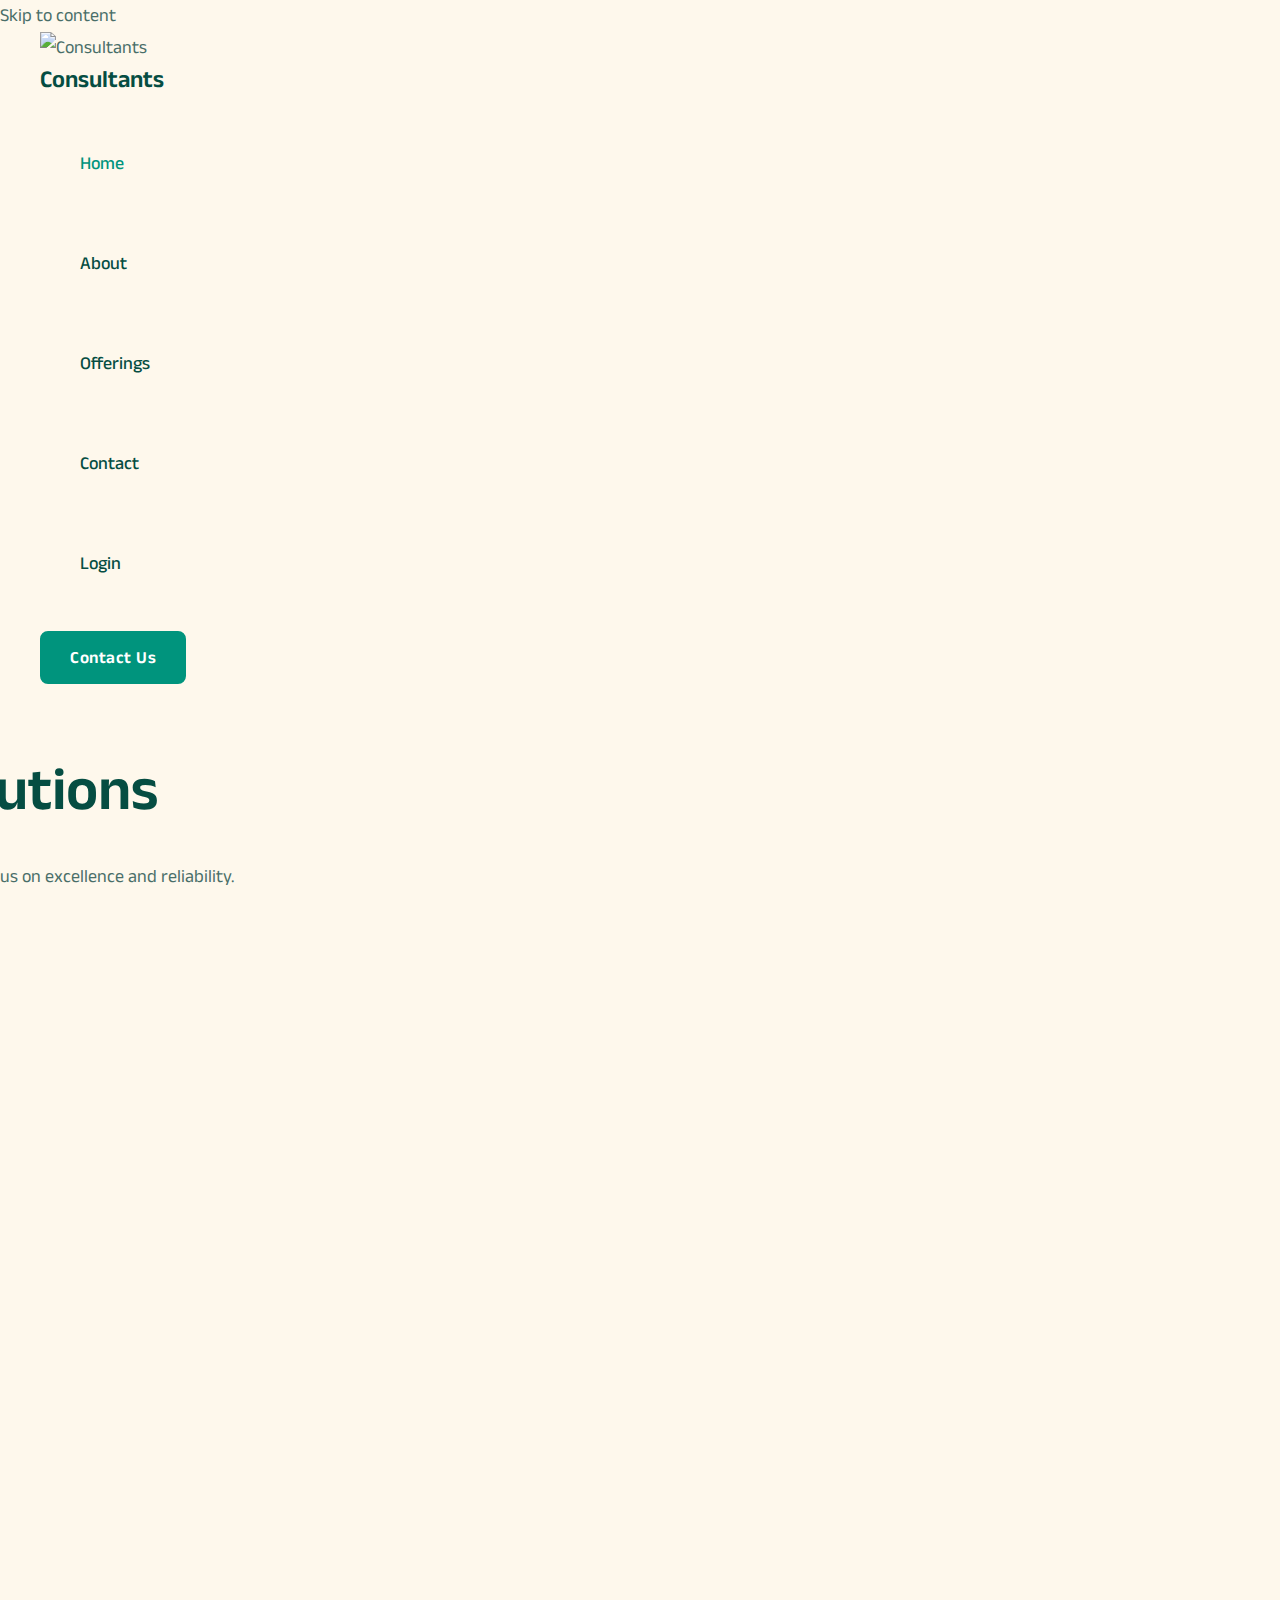
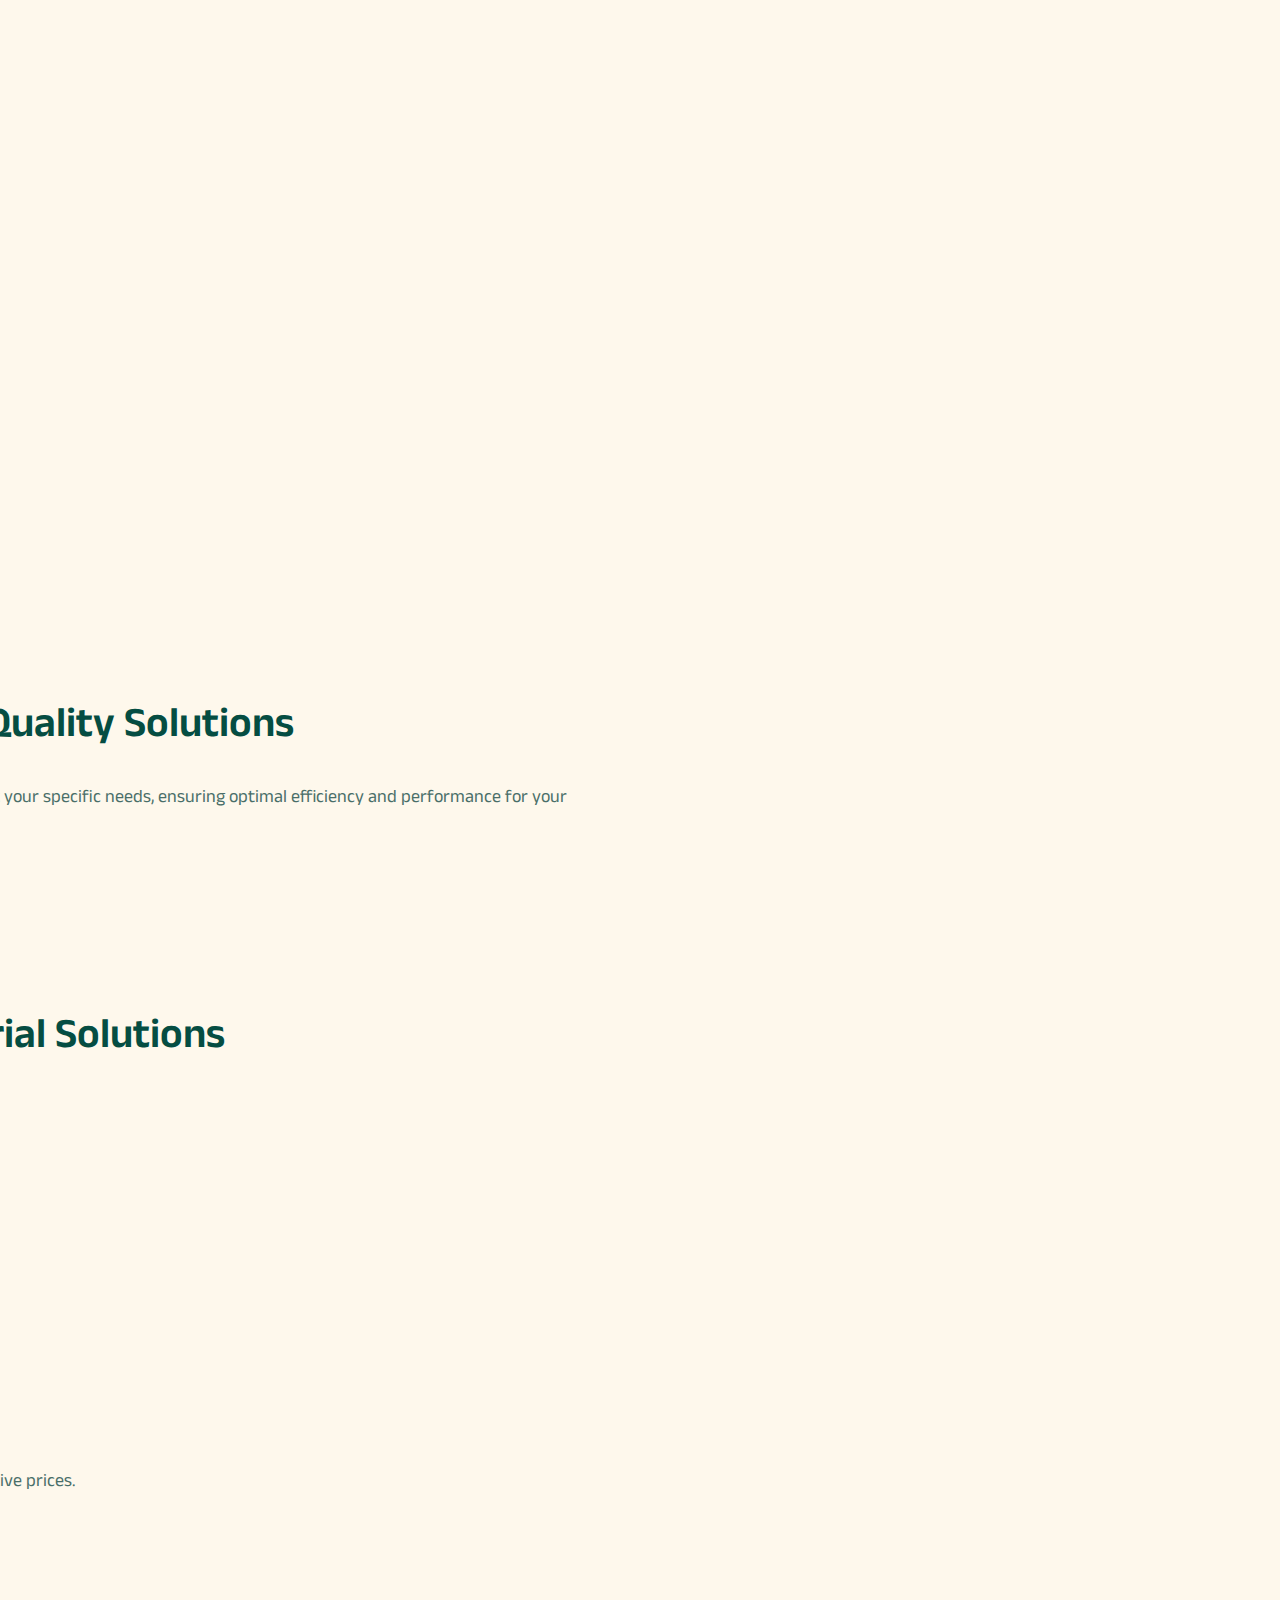
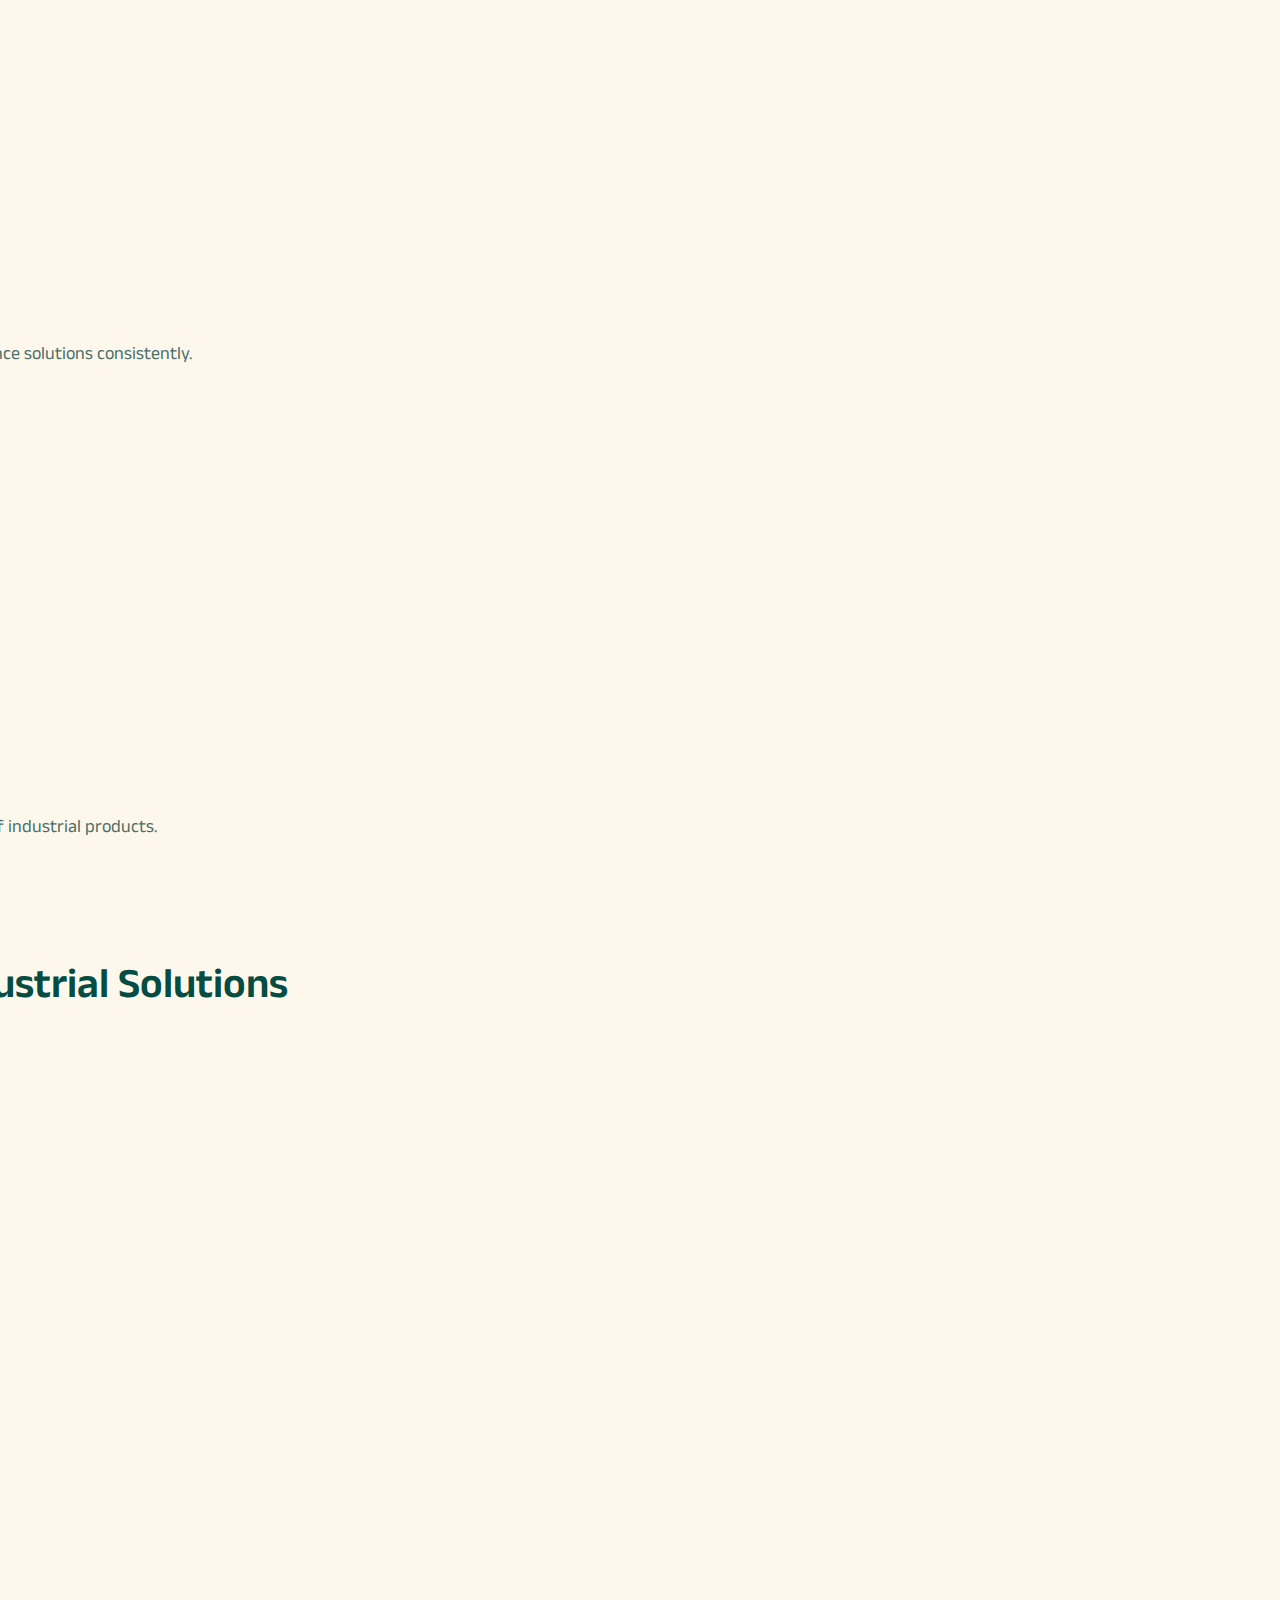
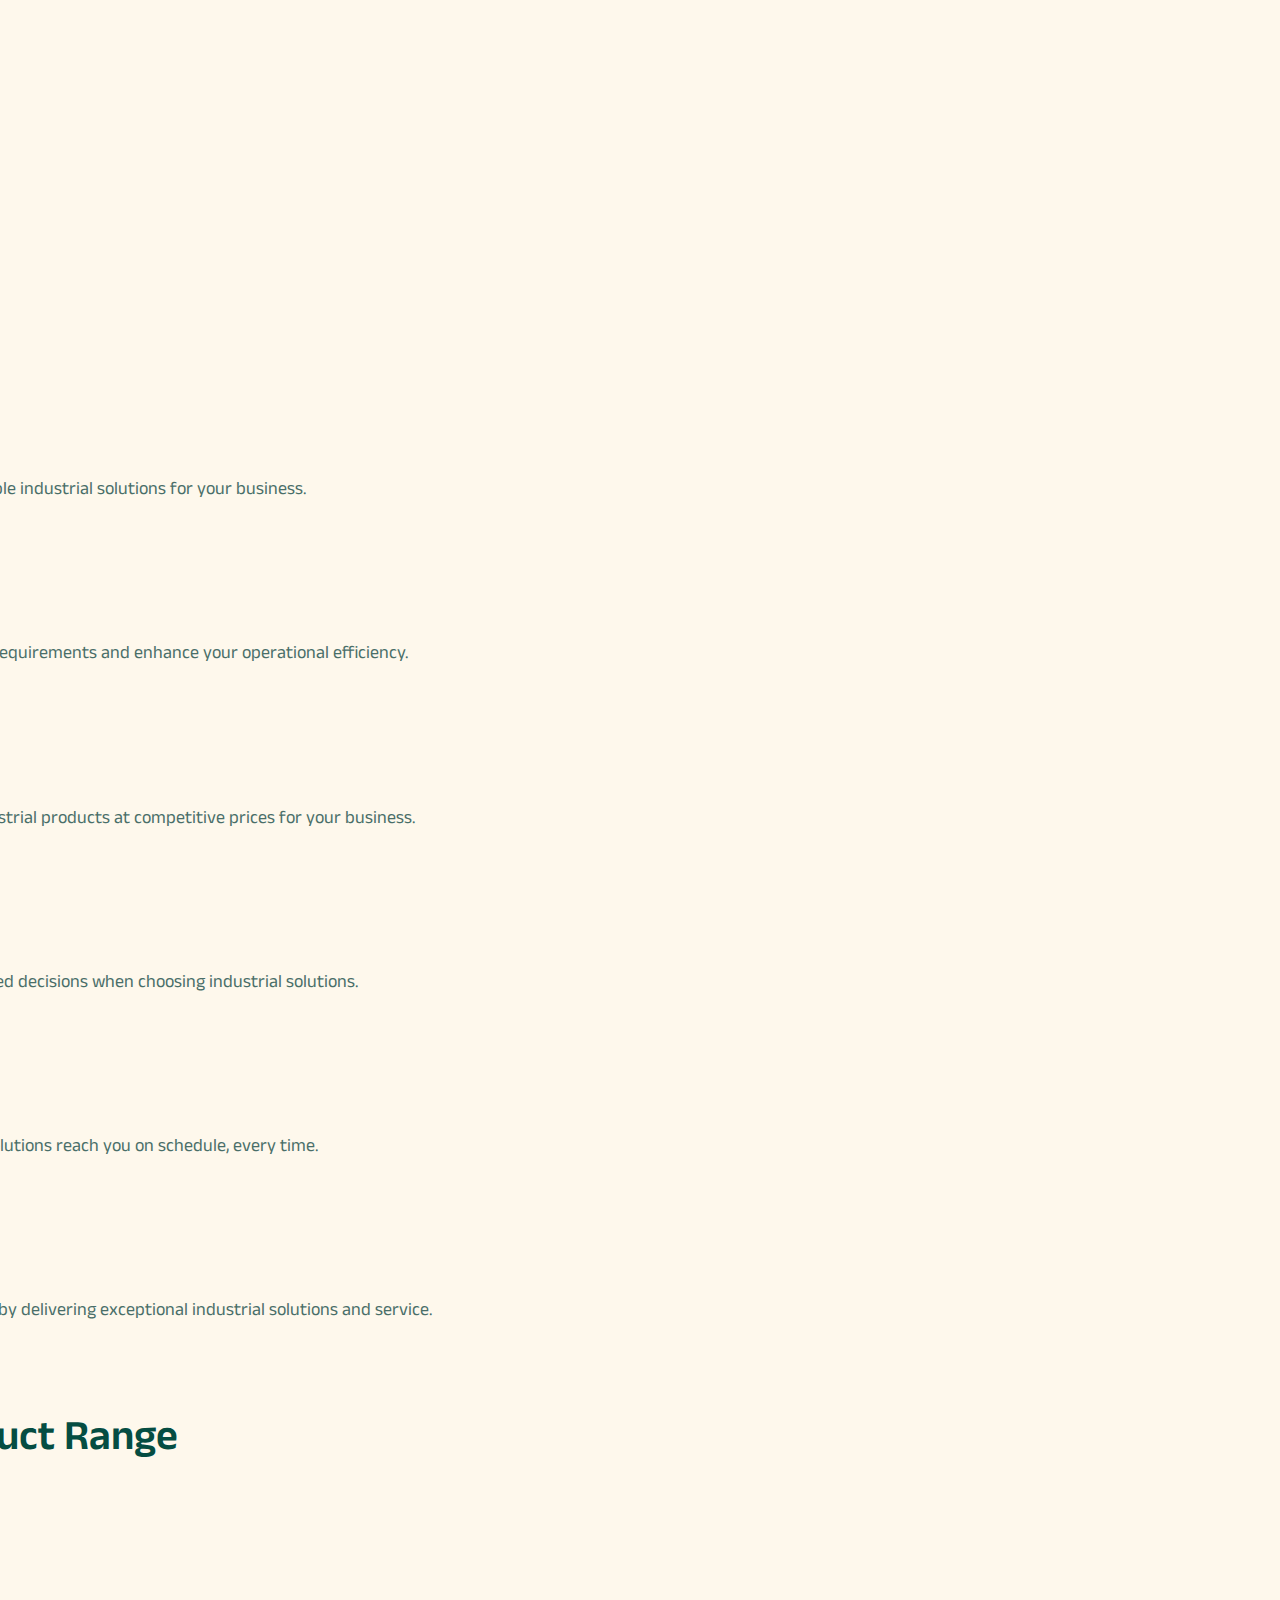
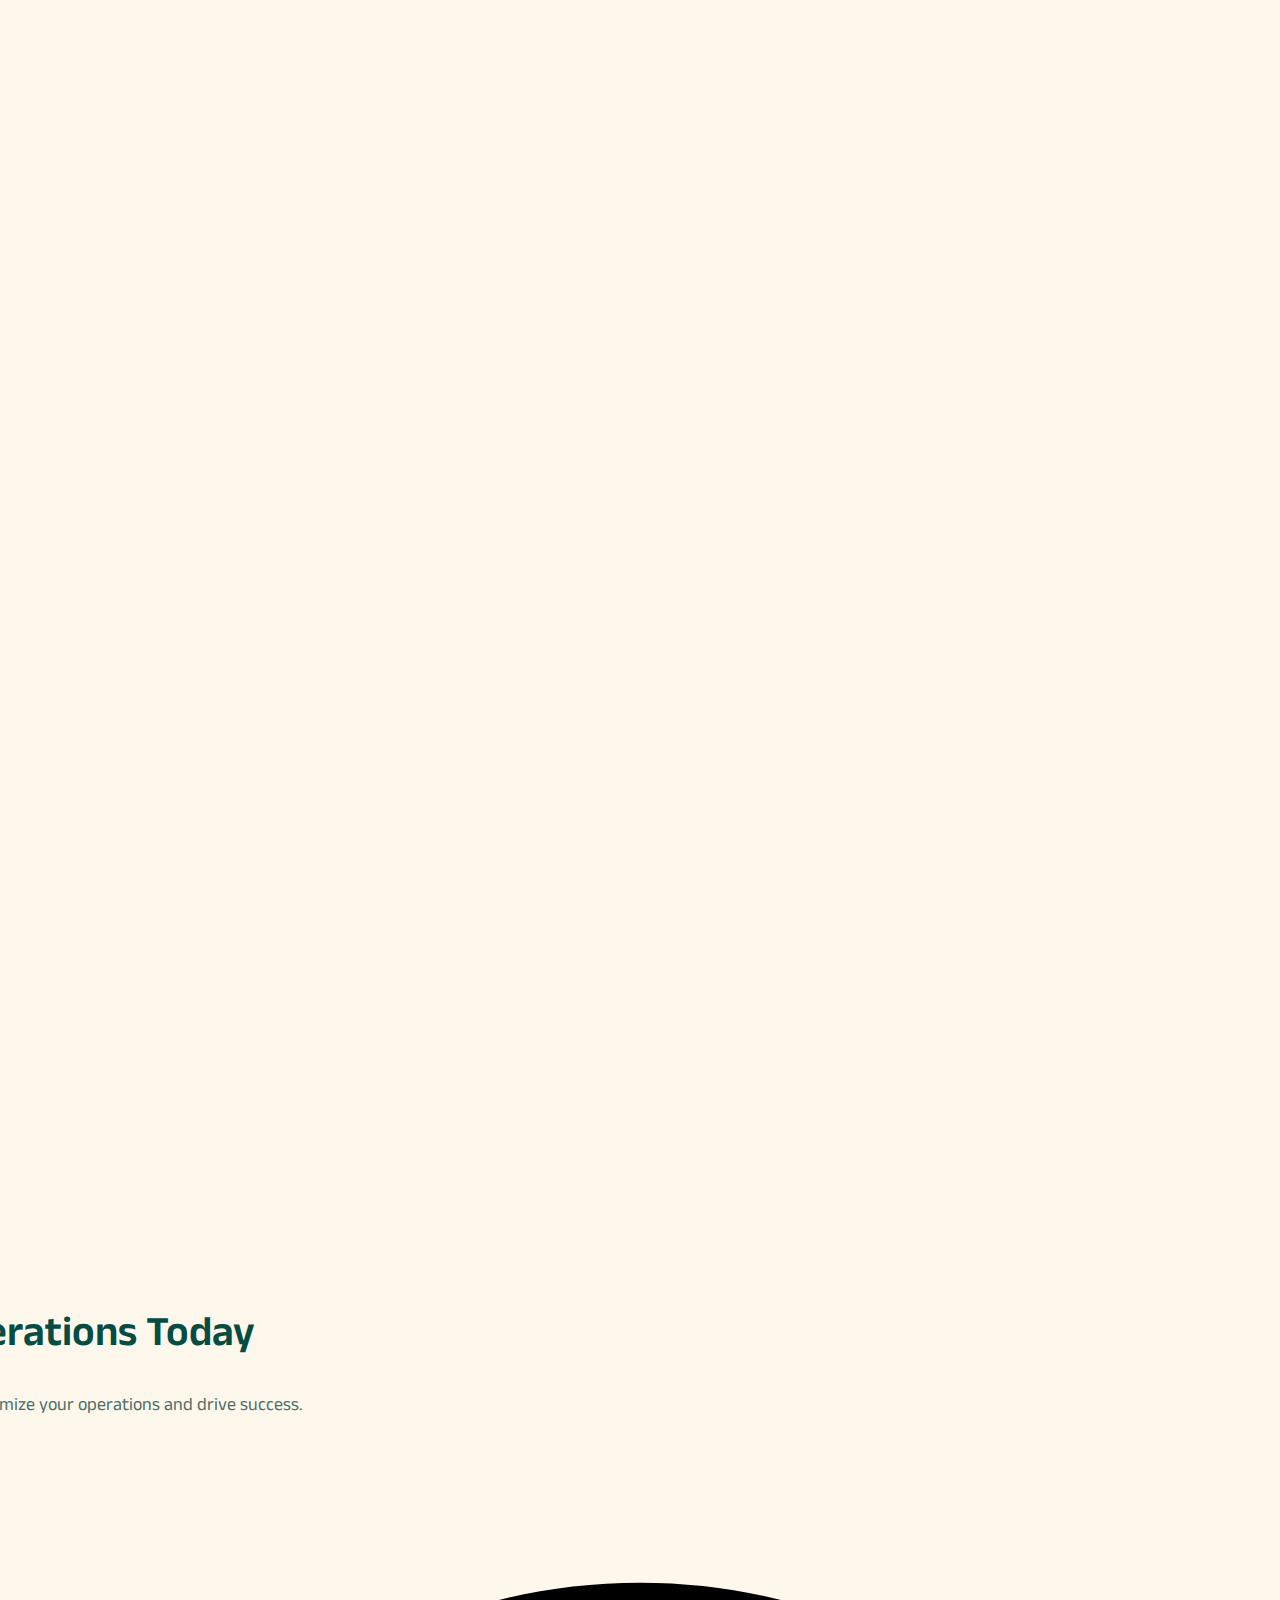
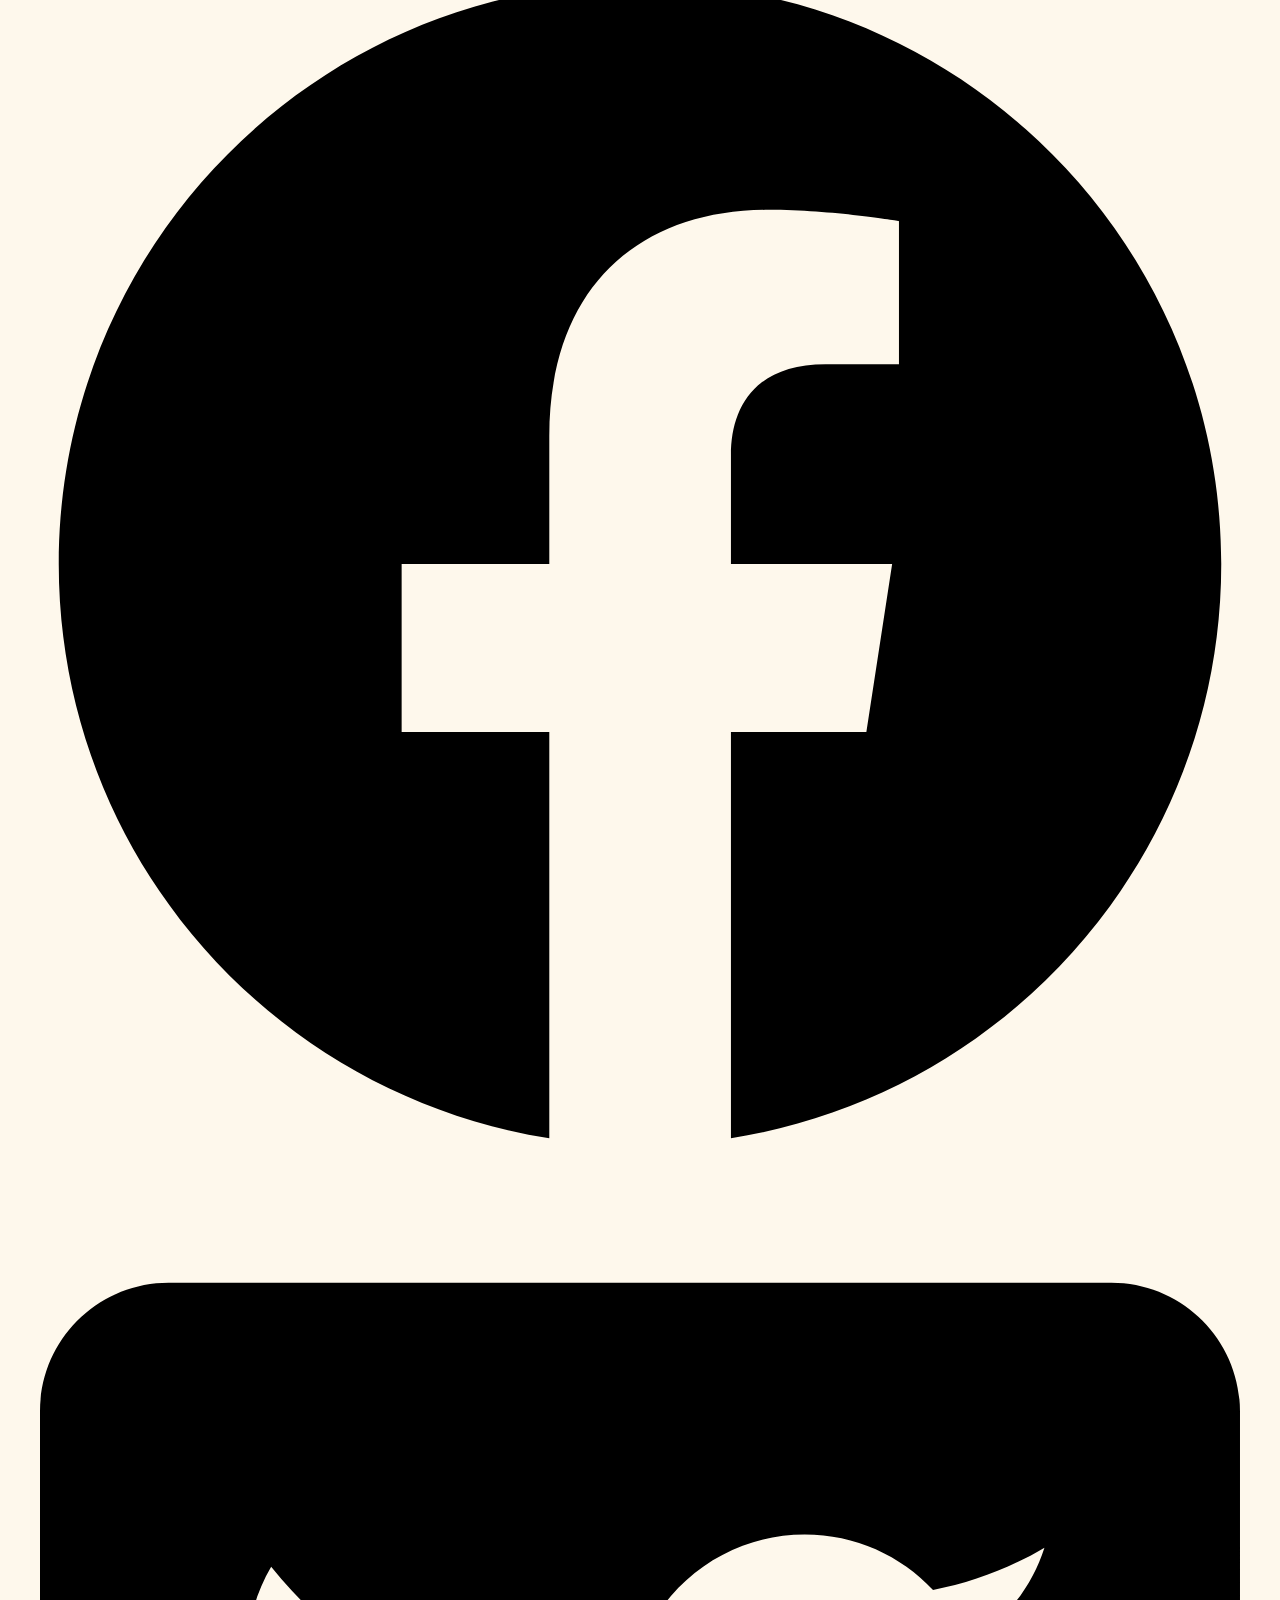
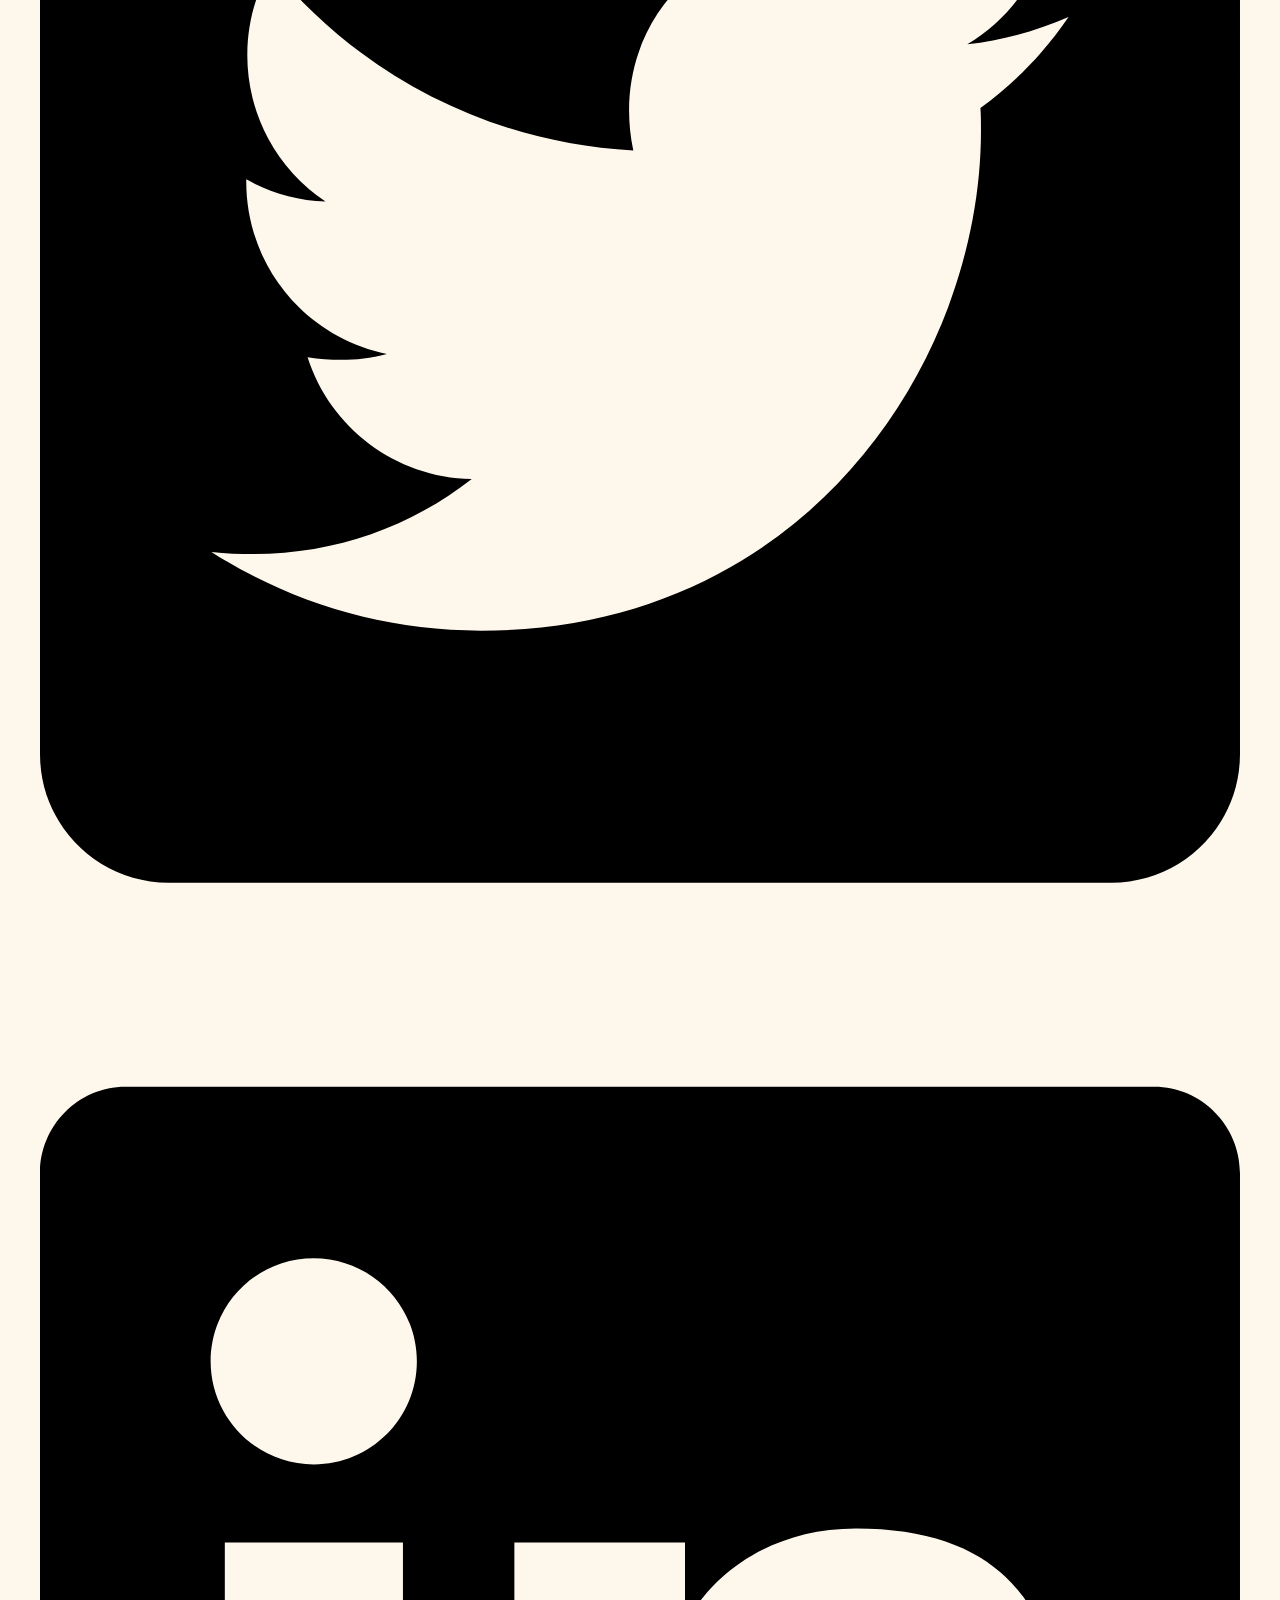
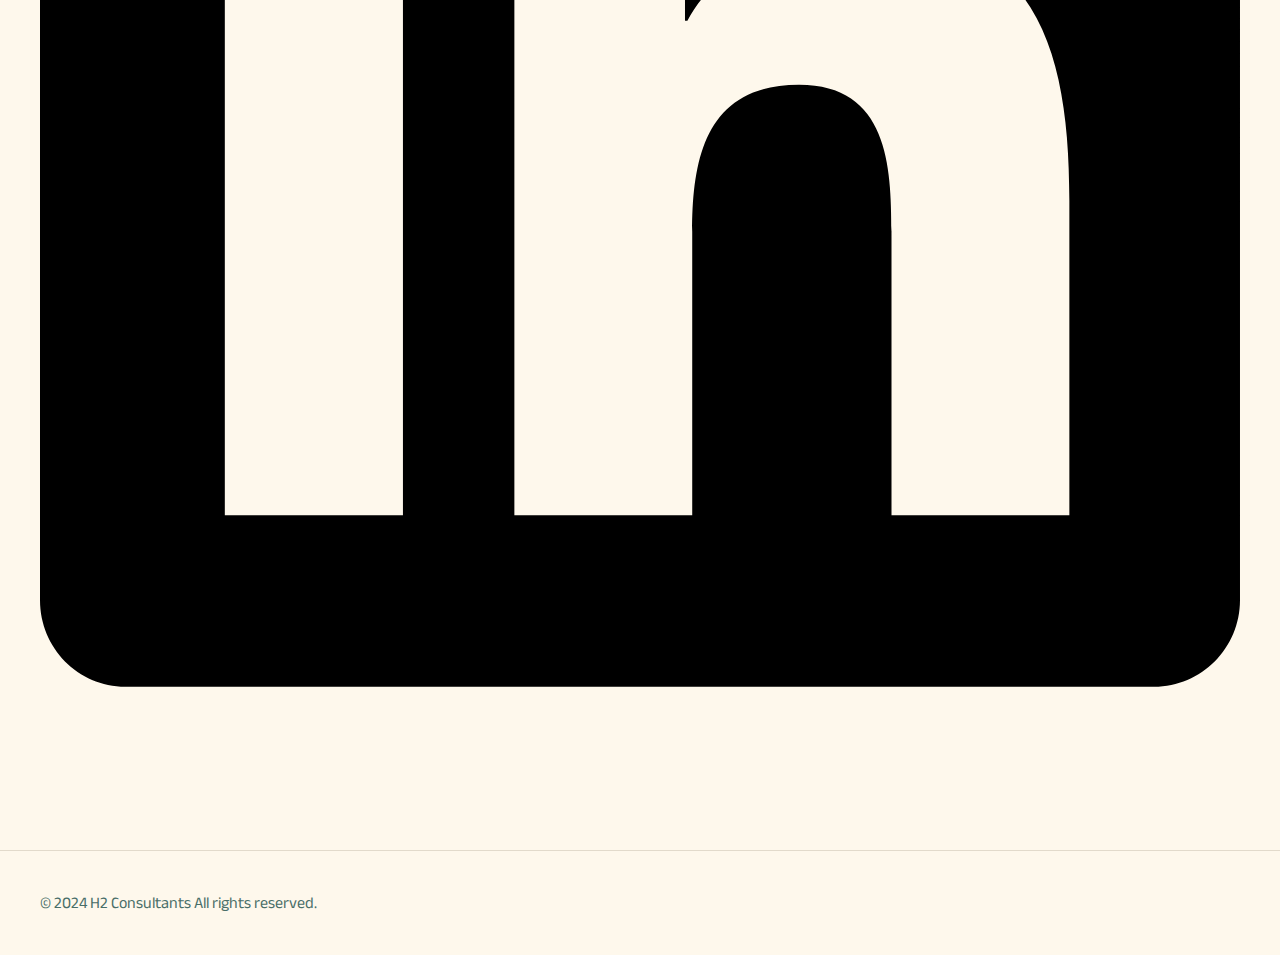
==== commit f47d0c7b: "updated the links" ====
--- a/index.html
+++ b/index.html
@@ -9,16 +9,16 @@
 	<meta name="robots" content="max-image-preview:large">
 	<link rel="dns-prefetch" href="//fonts.googleapis.com">
 	<link rel="alternate" type="application/rss+xml" title="Consultants &raquo; Feed"
-		href="https://iwz786.github.io/feed/">
+		href="https://h2consultants.ca/feed/">
 	<link rel="alternate" type="application/rss+xml" title="Consultants &raquo; Comments Feed"
-		href="https://iwz786.github.io/comments/feed/">
+		href="https://h2consultants.ca/comments/feed/">
 	<script>
 		window._wpemojiSettings = { "baseUrl": "https:\/\/s.w.org\/images\/core\/emoji\/15.0.3\/72x72\/", "ext": ".png", "svgUrl": "https:\/\/s.w.org\/images\/core\/emoji\/15.0.3\/svg\/", "svgExt": ".svg", "source": { "concatemoji": "https:\/\/iwz786.github.io\/wp-includes\/js\/wp-emoji-release.min.js?ver=6.5.3" } };
 		/*! This file is auto-generated */
 		!function (i, n) { var o, s, e; function c(e) { try { var t = { supportTests: e, timestamp: (new Date).valueOf() }; sessionStorage.setItem(o, JSON.stringify(t)) } catch (e) { } } function p(e, t, n) { e.clearRect(0, 0, e.canvas.width, e.canvas.height), e.fillText(t, 0, 0); var t = new Uint32Array(e.getImageData(0, 0, e.canvas.width, e.canvas.height).data), r = (e.clearRect(0, 0, e.canvas.width, e.canvas.height), e.fillText(n, 0, 0), new Uint32Array(e.getImageData(0, 0, e.canvas.width, e.canvas.height).data)); return t.every(function (e, t) { return e === r[t] }) } function u(e, t, n) { switch (t) { case "flag": return n(e, "🏳️‍⚧️", "🏳️​⚧️") ? !1 : !n(e, "🇺🇳", "🇺​🇳") && !n(e, "🏴󠁧󠁢󠁥󠁮󠁧󠁿", "🏴​󠁧​󠁢​󠁥​󠁮​󠁧​󠁿"); case "emoji": return !n(e, "🐦‍⬛", "🐦​⬛") }return !1 } function f(e, t, n) { var r = "undefined" != typeof WorkerGlobalScope && self instanceof WorkerGlobalScope ? new OffscreenCanvas(300, 150) : i.createElement("canvas"), a = r.getContext("2d", { willReadFrequently: !0 }), o = (a.textBaseline = "top", a.font = "600 32px Arial", {}); return e.forEach(function (e) { o[e] = t(a, e, n) }), o } function t(e) { var t = i.createElement("script"); t.src = e, t.defer = !0, i.head.appendChild(t) } "undefined" != typeof Promise && (o = "wpEmojiSettingsSupports", s = ["flag", "emoji"], n.supports = { everything: !0, everythingExceptFlag: !0 }, e = new Promise(function (e) { i.addEventListener("DOMContentLoaded", e, { once: !0 }) }), new Promise(function (t) { var n = function () { try { var e = JSON.parse(sessionStorage.getItem(o)); if ("object" == typeof e && "number" == typeof e.timestamp && (new Date).valueOf() < e.timestamp + 604800 && "object" == typeof e.supportTests) return e.supportTests } catch (e) { } return null }(); if (!n) { if ("undefined" != typeof Worker && "undefined" != typeof OffscreenCanvas && "undefined" != typeof URL && URL.createObjectURL && "undefined" != typeof Blob) try { var e = "postMessage(" + f.toString() + "(" + [JSON.stringify(s), u.toString(), p.toString()].join(",") + "));", r = new Blob([e], { type: "text/javascript" }), a = new Worker(URL.createObjectURL(r), { name: "wpTestEmojiSupports" }); return void (a.onmessage = function (e) { c(n = e.data), a.terminate(), t(n) }) } catch (e) { } c(n = f(s, u, p)) } t(n) }).then(function (e) { for (var t in e) n.supports[t] = e[t], n.supports.everything = n.supports.everything && n.supports[t], "flag" !== t && (n.supports.everythingExceptFlag = n.supports.everythingExceptFlag && n.supports[t]); n.supports.everythingExceptFlag = n.supports.everythingExceptFlag && !n.supports.flag, n.DOMReady = !1, n.readyCallback = function () { n.DOMReady = !0 } }).then(function () { return e }).then(function () { var e; n.supports.everything || (n.readyCallback(), (e = n.source || {}).concatemoji ? t(e.concatemoji) : e.wpemoji && e.twemoji && (t(e.twemoji), t(e.wpemoji))) })) }((window, document), window._wpemojiSettings);
 	</script>
 	<link rel="stylesheet" id="astra-theme-css-css"
-		href="https://iwz786.github.io/wp-content/themes/astra/assets/css/minified/main.min.css?ver=4.6.14" media="all">
+		href="https://h2consultants.ca/wp-content/themes/astra/assets/css/minified/main.min.css?ver=4.6.14" media="all">
 	<style id="astra-theme-css-inline-css">
 		:root {
 			--ast-post-nav-space: 0;
@@ -3423,7 +3423,7 @@
 		}
 	</style>
 	<link rel="stylesheet" id="wp-block-library-css"
-		href="https://iwz786.github.io/wp-includes/css/dist/block-library/style.min.css?ver=6.5.3" media="all">
+		href="https://h2consultants.ca/wp-includes/css/dist/block-library/style.min.css?ver=6.5.3" media="all">
 	<style id="global-styles-inline-css">
 		body {
 			--wp--preset--color--black: #000000;
@@ -3964,45 +3964,45 @@
 		}
 	</style>
 	<link rel="stylesheet" id="erp-subscription-form-css"
-		href="https://iwz786.github.io/wp-content/plugins/erp/modules/crm/assets/css/erp-subscription-form.css?ver=1.13.2"
+		href="https://h2consultants.ca/wp-content/plugins/erp/modules/crm/assets/css/erp-subscription-form.css?ver=1.13.2"
 		media="all">
 	<link rel="stylesheet" id="st-trigger-button-style-css"
-		href="https://iwz786.github.io/wp-content/plugins/suretriggers/assets/css/st-trigger-button.css?ver=1.0.46"
+		href="https://h2consultants.ca/wp-content/plugins/suretriggers/assets/css/st-trigger-button.css?ver=1.0.46"
 		media="all">
 	<link rel="stylesheet" id="pm-toastr-pusher-css"
-		href="https://iwz786.github.io/wp-content/plugins/wedevs-project-manager/src/Pusher/views/assets/css/toastr/toastr.min.css?ver=v2.1.3"
+		href="https://h2consultants.ca/wp-content/plugins/wedevs-project-manager/src/Pusher/views/assets/css/toastr/toastr.min.css?ver=v2.1.3"
 		media="all">
 	<link rel="stylesheet" id="pm-pro-pusher-notification-css"
-		href="https://iwz786.github.io/wp-content/plugins/wedevs-project-manager/src/Pusher/views/assets/css/pusher.css?ver=1717424395"
+		href="https://h2consultants.ca/wp-content/plugins/wedevs-project-manager/src/Pusher/views/assets/css/pusher.css?ver=1717424395"
 		media="all">
 	<link rel="stylesheet" id="wp-live-chat-support-css"
-		href="https://iwz786.github.io/wp-content/plugins/wp-live-chat-support/public/css/wplc-plugin-public.css?ver=10.0.13"
+		href="https://h2consultants.ca/wp-content/plugins/wp-live-chat-support/public/css/wplc-plugin-public.css?ver=10.0.13"
 		media="all">
 	<link rel="stylesheet" id="uagb-block-positioning-css-css"
-		href="https://iwz786.github.io/wp-content/plugins/ultimate-addons-for-gutenberg/assets/css/spectra-block-positioning.min.css?ver=2.13.3"
+		href="https://h2consultants.ca/wp-content/plugins/ultimate-addons-for-gutenberg/assets/css/spectra-block-positioning.min.css?ver=2.13.3"
 		media="all">
 	<link rel="stylesheet" id="uag-style-29-css"
-		href="https://iwz786.github.io/wp-content/uploads/uag-plugin/assets/0/uag-css-29.css?ver=1717424394"
+		href="https://h2consultants.ca/wp-content/uploads/uag-plugin/assets/0/uag-css-29.css?ver=1717424394"
 		media="all">
 	<!--[if IE]>
-<script src="https://iwz786.github.io/wp-content/themes/astra/assets/js/minified/flexibility.min.js?ver=4.6.14" id="astra-flexibility-js"></script>
+<script src="https://h2consultants.ca/wp-content/themes/astra/assets/js/minified/flexibility.min.js?ver=4.6.14" id="astra-flexibility-js"></script>
 <script id="astra-flexibility-js-after">
 flexibility(document.documentElement);
 </script>
 <![endif]-->
-	<script src="https://iwz786.github.io/wp-includes/js/jquery/jquery.min.js?ver=3.7.1" id="jquery-core-js"></script>
-	<script src="https://iwz786.github.io/wp-includes/js/jquery/jquery-migrate.min.js?ver=3.4.1"
+	<script src="https://h2consultants.ca/wp-includes/js/jquery/jquery.min.js?ver=3.7.1" id="jquery-core-js"></script>
+	<script src="https://h2consultants.ca/wp-includes/js/jquery/jquery-migrate.min.js?ver=3.4.1"
 		id="jquery-migrate-js"></script>
-	<link rel="https://api.w.org/" href="https://iwz786.github.io/wp-json/">
-	<link rel="alternate" type="application/json" href="https://iwz786.github.io/wp-json/wp/v2/pages/29">
-	<link rel="EditURI" type="application/rsd+xml" title="RSD" href="https://iwz786.github.io/xmlrpc.php?rsd">
+	<link rel="https://api.w.org/" href="https://h2consultants.ca/wp-json/">
+	<link rel="alternate" type="application/json" href="https://h2consultants.ca/wp-json/wp/v2/pages/29">
+	<link rel="EditURI" type="application/rsd+xml" title="RSD" href="https://h2consultants.ca/xmlrpc.php?rsd">
 	<meta name="generator" content="WordPress 6.5.3">
-	<link rel="canonical" href="https://iwz786.github.io/">
-	<link rel="shortlink" href="https://iwz786.github.io/">
+	<link rel="canonical" href="https://h2consultants.ca/">
+	<link rel="shortlink" href="https://h2consultants.ca/">
 	<link rel="alternate" type="application/json+oembed"
-		href="https://iwz786.github.io/wp-json/oembed/1.0/embed?url=https%3A%2F%2Fhttps%3A%2F%2Fiwz786.github.io%2F">
+		href="https://h2consultants.ca/wp-json/oembed/1.0/embed?url=https%3A%2F%2Fhttps%3A%2F%2Fiwz786.github.io%2F">
 	<link rel="alternate" type="text/xml+oembed"
-		href="https://iwz786.github.io/wp-json/oembed/1.0/embed?url=https%3A%2F%2Fhttps%3A%2F%2Fiwz786.github.io%2F#038;format=xml">
+		href="https://h2consultants.ca/wp-json/oembed/1.0/embed?url=https%3A%2F%2Fhttps%3A%2F%2Fiwz786.github.io%2F#038;format=xml">
 	<script>(function () {
 			window.onpageshow = function (event) {
 				// Defined window.wpforms means that a form exists on a page.
@@ -4140,16 +4140,16 @@
 										data-section="title_tagline">
 										<div class="site-branding ast-site-identity"
 											itemtype="https://schema.org/Organization" itemscope="itemscope">
-											<span class="site-logo-img"><a href="https://iwz786.github.io/"
+											<span class="site-logo-img"><a href="https://h2consultants.ca/"
 													class="custom-logo-link" rel="home" aria-current="page"><img
 														width="120" height="120"
-														src="https://iwz786.github.io/wp-content/uploads/2024/05/h2-consultants-logo-500x500-green-120x120.png"
+														src="https://h2consultants.ca/wp-content/uploads/2024/05/h2-consultants-logo-500x500-green-120x120.png"
 														class="custom-logo" alt="Consultants" decoding="async"
-														srcset="https://iwz786.github.io/wp-content/uploads/2024/05/h2-consultants-logo-500x500-green-120x120.png 120w, https://iwz786.github.io/wp-content/uploads/2024/05/h2-consultants-logo-500x500-green-300x300.png 300w, https://iwz786.github.io/wp-content/uploads/2024/05/h2-consultants-logo-500x500-green-150x150.png 150w, https://iwz786.github.io/wp-content/uploads/2024/05/h2-consultants-logo-500x500-green.png 500w"
+														srcset="https://h2consultants.ca/wp-content/uploads/2024/05/h2-consultants-logo-500x500-green-120x120.png 120w, https://h2consultants.ca/wp-content/uploads/2024/05/h2-consultants-logo-500x500-green-300x300.png 300w, https://h2consultants.ca/wp-content/uploads/2024/05/h2-consultants-logo-500x500-green-150x150.png 150w, https://h2consultants.ca/wp-content/uploads/2024/05/h2-consultants-logo-500x500-green.png 500w"
 														sizes="(max-width: 120px) 100vw, 120px"></a></span>
 											<div class="ast-site-title-wrap">
 												<span class="site-title" itemprop="name">
-													<a href="https://iwz786.github.io/" rel="home" itemprop="url">
+													<a href="https://h2consultants.ca/" rel="home" itemprop="url">
 														Consultants
 													</a>
 												</span>
@@ -4178,24 +4178,29 @@
 															class="main-header-menu ast-menu-shadow ast-nav-menu ast-flex  submenu-with-border stack-on-mobile">
 															<li id="menu-item-37"
 																class="menu-item menu-item-type-post_type menu-item-object-page menu-item-home current-menu-item page_item page-item-29 current_page_item menu-item-37">
-																<a href="https://iwz786.github.io/" aria-current="page"
-																	class="menu-link">Home</a></li>
+																<a href="https://h2consultants.ca/" aria-current="page"
+																	class="menu-link">Home</a>
+															</li>
 															<li id="menu-item-38"
 																class="menu-item menu-item-type-post_type menu-item-object-page menu-item-38">
-																<a href="https://iwz786.github.io/about/"
-																	class="menu-link">About</a></li>
+																<a href="https://h2consultants.ca/about/"
+																	class="menu-link">About</a>
+															</li>
 															<li id="menu-item-39"
 																class="menu-item menu-item-type-post_type menu-item-object-page menu-item-39">
-																<a href="https://iwz786.github.io/offerings/"
-																	class="menu-link">Offerings</a></li>
+																<a href="https://h2consultants.ca/offerings/"
+																	class="menu-link">Offerings</a>
+															</li>
 															<li id="menu-item-40"
 																class="menu-item menu-item-type-post_type menu-item-object-page menu-item-40">
-																<a href="https://iwz786.github.io/contact/"
-																	class="menu-link">Contact</a></li>
+																<a href="https://h2consultants.ca/contact/"
+																	class="menu-link">Contact</a>
+															</li>
 															<li id="menu-item-845"
 																class="menu-item menu-item-type-custom menu-item-object-custom menu-item-845">
-																<a href="https://iwz786.github.io/wp-login.php"
-																	class="menu-link">Login</a></li>
+																<a href="https://h2consultants.ca/wp-login.php"
+																	class="menu-link">Login</a>
+															</li>
 														</ul>
 													</div>
 												</nav>
@@ -4211,10 +4216,10 @@
 									<div class="ast-builder-layout-element ast-flex site-header-focus-item ast-header-button-1"
 										data-section="section-hb-button-1">
 										<div class="ast-builder-button-wrap ast-builder-button-size-">
-											<a class="ast-custom-button-link" href="https://iwz786.github.io/contact/"
+											<a class="ast-custom-button-link" href="https://h2consultants.ca/contact/"
 												target="_self">
 												<div class="ast-custom-button">Contact Us</div>
-											</a><a class="menu-link" href="https://iwz786.github.io/contact/"
+											</a><a class="menu-link" href="https://h2consultants.ca/contact/"
 												target="_self">Contact Us</a>
 										</div>
 									</div>
@@ -4235,16 +4240,16 @@
 									data-section="title_tagline">
 									<div class="site-branding ast-site-identity"
 										itemtype="https://schema.org/Organization" itemscope="itemscope">
-										<span class="site-logo-img"><a href="https://iwz786.github.io/"
+										<span class="site-logo-img"><a href="https://h2consultants.ca/"
 												class="custom-logo-link" rel="home" aria-current="page"><img width="120"
 													height="120"
-													src="https://iwz786.github.io/wp-content/uploads/2024/05/h2-consultants-logo-500x500-green-120x120.png"
+													src="https://h2consultants.ca/wp-content/uploads/2024/05/h2-consultants-logo-500x500-green-120x120.png"
 													class="custom-logo" alt="Consultants" decoding="async"
-													srcset="https://iwz786.github.io/wp-content/uploads/2024/05/h2-consultants-logo-500x500-green-120x120.png 120w, https://iwz786.github.io/wp-content/uploads/2024/05/h2-consultants-logo-500x500-green-300x300.png 300w, https://iwz786.github.io/wp-content/uploads/2024/05/h2-consultants-logo-500x500-green-150x150.png 150w, https://iwz786.github.io/wp-content/uploads/2024/05/h2-consultants-logo-500x500-green.png 500w"
+													srcset="https://h2consultants.ca/wp-content/uploads/2024/05/h2-consultants-logo-500x500-green-120x120.png 120w, https://h2consultants.ca/wp-content/uploads/2024/05/h2-consultants-logo-500x500-green-300x300.png 300w, https://h2consultants.ca/wp-content/uploads/2024/05/h2-consultants-logo-500x500-green-150x150.png 150w, https://h2consultants.ca/wp-content/uploads/2024/05/h2-consultants-logo-500x500-green.png 500w"
 													sizes="(max-width: 120px) 100vw, 120px"></a></span>
 										<div class="ast-site-title-wrap">
 											<span class="site-title" itemprop="name">
-												<a href="https://iwz786.github.io/" rel="home" itemprop="url">
+												<a href="https://h2consultants.ca/" rel="home" itemprop="url">
 													Consultants
 												</a>
 											</span>
@@ -4300,24 +4305,28 @@
 											class="main-header-menu ast-nav-menu ast-flex  submenu-with-border astra-menu-animation-fade  stack-on-mobile">
 											<li
 												class="menu-item menu-item-type-post_type menu-item-object-page menu-item-home current-menu-item page_item page-item-29 current_page_item menu-item-37">
-												<a href="https://iwz786.github.io/" aria-current="page"
-													class="menu-link">Home</a></li>
+												<a href="https://h2consultants.ca/" aria-current="page"
+													class="menu-link">Home</a>
+											</li>
 											<li
 												class="menu-item menu-item-type-post_type menu-item-object-page menu-item-38">
-												<a href="https://iwz786.github.io/about/" class="menu-link">About</a>
+												<a href="https://h2consultants.ca/about/" class="menu-link">About</a>
 											</li>
 											<li
 												class="menu-item menu-item-type-post_type menu-item-object-page menu-item-39">
-												<a href="https://iwz786.github.io/offerings/"
-													class="menu-link">Offerings</a></li>
+												<a href="https://h2consultants.ca/offerings/"
+													class="menu-link">Offerings</a>
+											</li>
 											<li
 												class="menu-item menu-item-type-post_type menu-item-object-page menu-item-40">
-												<a href="https://iwz786.github.io/contact/"
-													class="menu-link">Contact</a></li>
+												<a href="https://h2consultants.ca/contact/"
+													class="menu-link">Contact</a>
+											</li>
 											<li
 												class="menu-item menu-item-type-custom menu-item-object-custom menu-item-845">
-												<a href="https://iwz786.github.io/wp-login.php"
-													class="menu-link">Login</a></li>
+												<a href="https://h2consultants.ca/wp-login.php"
+													class="menu-link">Login</a>
+											</li>
 										</ul>
 									</div>
 								</nav>
@@ -4373,7 +4382,7 @@
 														class="wp-block-uagb-buttons-child uagb-buttons__outer-wrap uagb-block-327668b8 wp-block-button">
 														<div class="uagb-button__wrapper"><a
 																class="uagb-buttons-repeater wp-block-button__link"
-																aria-label="" href="https://iwz786.github.io/offerings/"
+																aria-label="" href="https://h2consultants.ca/offerings/"
 																rel="follow noopener" target="_self" role="button">
 																<div class="uagb-button__link">Discover More</div>
 															</a></div>
@@ -4403,7 +4412,8 @@
 																			rel="noreferrer noopener"><img
 																				decoding="async"
 																				src="https://terrainfloorings.com/wp-content/themes/terrain/images/TerrainLogoR-cleaned.svg"
-																				alt=""></a></figure>
+																				alt=""></a>
+																	</figure>
 																</div>
 
 
@@ -4433,9 +4443,9 @@
 												class="wp-block-uagb-image alignright uagb-block-5566ad61 wp-block-uagb-image--layout-default wp-block-uagb-image--effect-static wp-block-uagb-image--align-right">
 												<figure class="wp-block-uagb-image__figure"><img loading="lazy"
 														decoding="async"
-														srcset="https://iwz786.github.io/wp-content/uploads/2024/05/pexels-photo-4483610.jpeg ,https://iwz786.github.io/wp-content/uploads/2024/05/pexels-photo-4483610.jpeg 780w, https://iwz786.github.io/wp-content/uploads/2024/05/pexels-photo-4483610.jpeg 360w"
+														srcset="https://h2consultants.ca/wp-content/uploads/2024/05/pexels-photo-4483610.jpeg ,https://h2consultants.ca/wp-content/uploads/2024/05/pexels-photo-4483610.jpeg 780w, https://h2consultants.ca/wp-content/uploads/2024/05/pexels-photo-4483610.jpeg 360w"
 														sizes="(max-width: 480px) 150px"
-														src="https://iwz786.github.io/wp-content/uploads/2024/05/pexels-photo-4483610.jpeg"
+														src="https://h2consultants.ca/wp-content/uploads/2024/05/pexels-photo-4483610.jpeg"
 														alt="" class="uag-image-7" width="540" height="550" title=""
 														role="img"></figure>
 											</div>
@@ -4453,9 +4463,9 @@
 												class="wp-block-uagb-image alignleft uagb-block-41e288c2 wp-block-uagb-image--layout-default wp-block-uagb-image--effect-static wp-block-uagb-image--align-left">
 												<figure class="wp-block-uagb-image__figure"><img loading="lazy"
 														decoding="async"
-														srcset="https://iwz786.github.io/wp-content/uploads/2024/05/pexels-photo-17485819.jpg ,https://iwz786.github.io/wp-content/uploads/2024/05/pexels-photo-17485819.jpg 780w, https://iwz786.github.io/wp-content/uploads/2024/05/pexels-photo-17485819.jpg 360w"
+														srcset="https://h2consultants.ca/wp-content/uploads/2024/05/pexels-photo-17485819.jpg ,https://h2consultants.ca/wp-content/uploads/2024/05/pexels-photo-17485819.jpg 780w, https://h2consultants.ca/wp-content/uploads/2024/05/pexels-photo-17485819.jpg 360w"
 														sizes="(max-width: 480px) 150px"
-														src="https://iwz786.github.io/wp-content/uploads/2024/05/pexels-photo-17485819.jpg"
+														src="https://h2consultants.ca/wp-content/uploads/2024/05/pexels-photo-17485819.jpg"
 														alt="" class="uag-image-8" width="549" height="500" title=""
 														role="img"></figure>
 											</div>
@@ -4488,7 +4498,7 @@
 														<div class="uagb-button__wrapper"><a
 																class="uagb-buttons-repeater ast-outline-button"
 																aria-label="" style="border-width:revert-layer"
-																href="https://iwz786.github.io/about/"
+																href="https://h2consultants.ca/about/"
 																rel="follow noopener" target="_self" role="button">
 																<div class="uagb-button__link">Read More</div>
 															</a></div>
@@ -4523,9 +4533,9 @@
 													class="wp-block-uagb-image alignleft uagb-block-6cdef34c wp-block-uagb-image--layout-default wp-block-uagb-image--effect-static wp-block-uagb-image--align-left">
 													<figure class="wp-block-uagb-image__figure"><img loading="lazy"
 															decoding="async"
-															srcset="https://iwz786.github.io/wp-content/uploads/2024/05/pexels-photo-4480453.jpeg ,https://iwz786.github.io/wp-content/uploads/2024/05/pexels-photo-4480453.jpeg 780w, https://iwz786.github.io/wp-content/uploads/2024/05/pexels-photo-4480453.jpeg 360w"
+															srcset="https://h2consultants.ca/wp-content/uploads/2024/05/pexels-photo-4480453.jpeg ,https://h2consultants.ca/wp-content/uploads/2024/05/pexels-photo-4480453.jpeg 780w, https://h2consultants.ca/wp-content/uploads/2024/05/pexels-photo-4480453.jpeg 360w"
 															sizes="(max-width: 480px) 150px"
-															src="https://iwz786.github.io/wp-content/uploads/2024/05/pexels-photo-4480453.jpeg"
+															src="https://h2consultants.ca/wp-content/uploads/2024/05/pexels-photo-4480453.jpeg"
 															alt="" class="uag-image-9" width="371" height="280" title=""
 															role="img"></figure>
 												</div>
@@ -4542,7 +4552,7 @@
 															ensure top-quality industrial products at competitive
 															prices.</p>
 														<div class="uagb-ifb-button-wrapper wp-block-button"><a
-																href="https://iwz786.github.io/offerings/"
+																href="https://h2consultants.ca/offerings/"
 																class="uagb-infobox-cta-link wp-block-button__link"
 																target="_self" rel="noopener noreferrer"
 																onclick="return true;" alt=""><span
@@ -4559,9 +4569,9 @@
 													class="wp-block-uagb-image alignleft uagb-block-cbccd13e wp-block-uagb-image--layout-default wp-block-uagb-image--effect-static wp-block-uagb-image--align-left">
 													<figure class="wp-block-uagb-image__figure"><img loading="lazy"
 															decoding="async"
-															srcset="https://iwz786.github.io/wp-content/uploads/2024/05/keys-workshop-mechanic-tools-162553.jpeg ,https://iwz786.github.io/wp-content/uploads/2024/05/keys-workshop-mechanic-tools-162553.jpeg 780w, https://iwz786.github.io/wp-content/uploads/2024/05/keys-workshop-mechanic-tools-162553.jpeg 360w"
+															srcset="https://h2consultants.ca/wp-content/uploads/2024/05/keys-workshop-mechanic-tools-162553.jpeg ,https://h2consultants.ca/wp-content/uploads/2024/05/keys-workshop-mechanic-tools-162553.jpeg 780w, https://h2consultants.ca/wp-content/uploads/2024/05/keys-workshop-mechanic-tools-162553.jpeg 360w"
 															sizes="(max-width: 480px) 150px"
-															src="https://iwz786.github.io/wp-content/uploads/2024/05/keys-workshop-mechanic-tools-162553.jpeg"
+															src="https://h2consultants.ca/wp-content/uploads/2024/05/keys-workshop-mechanic-tools-162553.jpeg"
 															alt="" class="uag-image-10" width="371" height="280"
 															title="" role="img"></figure>
 												</div>
@@ -4578,7 +4588,7 @@
 															standards to deliver reliable, high-performance solutions
 															consistently.</p>
 														<div class="uagb-ifb-button-wrapper wp-block-button"><a
-																href="https://iwz786.github.io/offerings/"
+																href="https://h2consultants.ca/offerings/"
 																class="uagb-infobox-cta-link wp-block-button__link"
 																target="_self" rel="noopener noreferrer"
 																onclick="return true;" alt=""><span
@@ -4595,9 +4605,9 @@
 													class="wp-block-uagb-image alignleft uagb-block-dc3a553b wp-block-uagb-image--layout-default wp-block-uagb-image--effect-static wp-block-uagb-image--align-left">
 													<figure class="wp-block-uagb-image__figure"><img loading="lazy"
 															decoding="async"
-															srcset="https://iwz786.github.io/wp-content/uploads/2024/05/pexels-photo-4312860.jpeg ,https://iwz786.github.io/wp-content/uploads/2024/05/pexels-photo-4312860.jpeg 780w, https://iwz786.github.io/wp-content/uploads/2024/05/pexels-photo-4312860.jpeg 360w"
+															srcset="https://h2consultants.ca/wp-content/uploads/2024/05/pexels-photo-4312860.jpeg ,https://h2consultants.ca/wp-content/uploads/2024/05/pexels-photo-4312860.jpeg 780w, https://h2consultants.ca/wp-content/uploads/2024/05/pexels-photo-4312860.jpeg 360w"
 															sizes="(max-width: 480px) 150px"
-															src="https://iwz786.github.io/wp-content/uploads/2024/05/pexels-photo-4312860.jpeg"
+															src="https://h2consultants.ca/wp-content/uploads/2024/05/pexels-photo-4312860.jpeg"
 															alt="" class="uag-image-11" width="371" height="280"
 															title="" role="img"></figure>
 												</div>
@@ -4614,7 +4624,7 @@
 															efficient logistics solutions for timely delivery of
 															industrial products.</p>
 														<div class="uagb-ifb-button-wrapper wp-block-button"><a
-																href="https://iwz786.github.io/offerings/"
+																href="https://h2consultants.ca/offerings/"
 																class="uagb-infobox-cta-link wp-block-button__link"
 																target="_self" rel="noopener noreferrer"
 																onclick="return true;" alt=""><span
@@ -4650,9 +4660,9 @@
 												class="wp-block-uagb-image alignleft uagb-block-d36d524f wp-block-uagb-image--layout-default wp-block-uagb-image--effect-static wp-block-uagb-image--align-left">
 												<figure class="wp-block-uagb-image__figure"><img loading="lazy"
 														decoding="async"
-														srcset="https://iwz786.github.io/wp-content/uploads/2024/05/pexels-photo-4480452.jpeg ,https://iwz786.github.io/wp-content/uploads/2024/05/pexels-photo-4480452.jpeg 780w, https://iwz786.github.io/wp-content/uploads/2024/05/pexels-photo-4480452.jpeg 360w"
+														srcset="https://h2consultants.ca/wp-content/uploads/2024/05/pexels-photo-4480452.jpeg ,https://h2consultants.ca/wp-content/uploads/2024/05/pexels-photo-4480452.jpeg 780w, https://h2consultants.ca/wp-content/uploads/2024/05/pexels-photo-4480452.jpeg 360w"
 														sizes="(max-width: 480px) 150px"
-														src="https://iwz786.github.io/wp-content/uploads/2024/05/pexels-photo-4480452.jpeg"
+														src="https://h2consultants.ca/wp-content/uploads/2024/05/pexels-photo-4480452.jpeg"
 														alt="" class="uag-image-12" width="374" height="430" title=""
 														role="img"></figure>
 											</div>
@@ -4663,9 +4673,9 @@
 												class="wp-block-uagb-image alignleft uagb-block-30ae58e5 wp-block-uagb-image--layout-default wp-block-uagb-image--effect-static wp-block-uagb-image--align-left">
 												<figure class="wp-block-uagb-image__figure"><img loading="lazy"
 														decoding="async"
-														srcset="https://iwz786.github.io/wp-content/uploads/2024/05/drill-milling-milling-machine-drilling-51320.jpeg ,https://iwz786.github.io/wp-content/uploads/2024/05/drill-milling-milling-machine-drilling-51320.jpeg 780w, https://iwz786.github.io/wp-content/uploads/2024/05/drill-milling-milling-machine-drilling-51320.jpeg 360w"
+														srcset="https://h2consultants.ca/wp-content/uploads/2024/05/drill-milling-milling-machine-drilling-51320.jpeg ,https://h2consultants.ca/wp-content/uploads/2024/05/drill-milling-milling-machine-drilling-51320.jpeg 780w, https://h2consultants.ca/wp-content/uploads/2024/05/drill-milling-milling-machine-drilling-51320.jpeg 360w"
 														sizes="(max-width: 480px) 150px"
-														src="https://iwz786.github.io/wp-content/uploads/2024/05/drill-milling-milling-machine-drilling-51320.jpeg"
+														src="https://h2consultants.ca/wp-content/uploads/2024/05/drill-milling-milling-machine-drilling-51320.jpeg"
 														alt="" class="uag-image-13" width="785" height="430" title=""
 														role="img"></figure>
 											</div>
@@ -4802,9 +4812,9 @@
 												class="wp-block-uagb-image alignleft uagb-block-5f7abc93 wp-block-uagb-image--layout-default wp-block-uagb-image--effect-static wp-block-uagb-image--align-left">
 												<figure class="wp-block-uagb-image__figure"><img loading="lazy"
 														decoding="async"
-														srcset="https://iwz786.github.io/wp-content/uploads/2024/05/taps-thread-drill-milling-46793.jpeg ,https://iwz786.github.io/wp-content/uploads/2024/05/taps-thread-drill-milling-46793.jpeg 780w, https://iwz786.github.io/wp-content/uploads/2024/05/taps-thread-drill-milling-46793.jpeg 360w"
+														srcset="https://h2consultants.ca/wp-content/uploads/2024/05/taps-thread-drill-milling-46793.jpeg ,https://h2consultants.ca/wp-content/uploads/2024/05/taps-thread-drill-milling-46793.jpeg 780w, https://h2consultants.ca/wp-content/uploads/2024/05/taps-thread-drill-milling-46793.jpeg 360w"
 														sizes="(max-width: 480px) 150px"
-														src="https://iwz786.github.io/wp-content/uploads/2024/05/taps-thread-drill-milling-46793.jpeg"
+														src="https://h2consultants.ca/wp-content/uploads/2024/05/taps-thread-drill-milling-46793.jpeg"
 														alt="" class="uag-image-14" width="373" height="420" title=""
 														role="img"></figure>
 											</div>
@@ -4815,9 +4825,9 @@
 												class="wp-block-uagb-image alignleft uagb-block-e003a368 wp-block-uagb-image--layout-default wp-block-uagb-image--effect-static wp-block-uagb-image--align-left">
 												<figure class="wp-block-uagb-image__figure"><img loading="lazy"
 														decoding="async"
-														srcset="https://iwz786.github.io/wp-content/uploads/2024/05/taps-thread-drill-milling-46973.jpeg ,https://iwz786.github.io/wp-content/uploads/2024/05/taps-thread-drill-milling-46973.jpeg 780w, https://iwz786.github.io/wp-content/uploads/2024/05/taps-thread-drill-milling-46973.jpeg 360w"
+														srcset="https://h2consultants.ca/wp-content/uploads/2024/05/taps-thread-drill-milling-46973.jpeg ,https://h2consultants.ca/wp-content/uploads/2024/05/taps-thread-drill-milling-46973.jpeg 780w, https://h2consultants.ca/wp-content/uploads/2024/05/taps-thread-drill-milling-46973.jpeg 360w"
 														sizes="(max-width: 480px) 150px"
-														src="https://iwz786.github.io/wp-content/uploads/2024/05/taps-thread-drill-milling-46973.jpeg"
+														src="https://h2consultants.ca/wp-content/uploads/2024/05/taps-thread-drill-milling-46973.jpeg"
 														alt="" class="uag-image-15" width="373" height="420" title=""
 														role="img"></figure>
 											</div>
@@ -4828,9 +4838,9 @@
 												class="wp-block-uagb-image alignleft uagb-block-a918f6d4 wp-block-uagb-image--layout-default wp-block-uagb-image--effect-static wp-block-uagb-image--align-left">
 												<figure class="wp-block-uagb-image__figure"><img loading="lazy"
 														decoding="async"
-														srcset="https://iwz786.github.io/wp-content/uploads/2024/05/drill-milling-milling-machine-cutting-tools-46240.jpeg ,https://iwz786.github.io/wp-content/uploads/2024/05/drill-milling-milling-machine-cutting-tools-46240.jpeg 780w, https://iwz786.github.io/wp-content/uploads/2024/05/drill-milling-milling-machine-cutting-tools-46240.jpeg 360w"
+														srcset="https://h2consultants.ca/wp-content/uploads/2024/05/drill-milling-milling-machine-cutting-tools-46240.jpeg ,https://h2consultants.ca/wp-content/uploads/2024/05/drill-milling-milling-machine-cutting-tools-46240.jpeg 780w, https://h2consultants.ca/wp-content/uploads/2024/05/drill-milling-milling-machine-cutting-tools-46240.jpeg 360w"
 														sizes="(max-width: 480px) 150px"
-														src="https://iwz786.github.io/wp-content/uploads/2024/05/drill-milling-milling-machine-cutting-tools-46240.jpeg"
+														src="https://h2consultants.ca/wp-content/uploads/2024/05/drill-milling-milling-machine-cutting-tools-46240.jpeg"
 														alt="" class="uag-image-16" width="373" height="420" title=""
 														role="img"></figure>
 											</div>
@@ -4844,9 +4854,9 @@
 												class="wp-block-uagb-image alignleft uagb-block-65b17065 wp-block-uagb-image--layout-default wp-block-uagb-image--effect-static wp-block-uagb-image--align-left">
 												<figure class="wp-block-uagb-image__figure"><img loading="lazy"
 														decoding="async"
-														srcset="https://iwz786.github.io/wp-content/uploads/2024/05/pexels-photo-3822802.jpeg ,https://iwz786.github.io/wp-content/uploads/2024/05/pexels-photo-3822802.jpeg 780w, https://iwz786.github.io/wp-content/uploads/2024/05/pexels-photo-3822802.jpeg 360w"
+														srcset="https://h2consultants.ca/wp-content/uploads/2024/05/pexels-photo-3822802.jpeg ,https://h2consultants.ca/wp-content/uploads/2024/05/pexels-photo-3822802.jpeg 780w, https://h2consultants.ca/wp-content/uploads/2024/05/pexels-photo-3822802.jpeg 360w"
 														sizes="(max-width: 480px) 150px"
-														src="https://iwz786.github.io/wp-content/uploads/2024/05/pexels-photo-3822802.jpeg"
+														src="https://h2consultants.ca/wp-content/uploads/2024/05/pexels-photo-3822802.jpeg"
 														alt="" class="uag-image-17" width="792" height="420"
 														title="gallery-04" role="img"></figure>
 											</div>
@@ -4857,9 +4867,9 @@
 												class="wp-block-uagb-image alignleft uagb-block-355e7a21 wp-block-uagb-image--layout-default wp-block-uagb-image--effect-static wp-block-uagb-image--align-left">
 												<figure class="wp-block-uagb-image__figure"><img loading="lazy"
 														decoding="async"
-														srcset="https://iwz786.github.io/wp-content/uploads/2024/05/pexels-photo-4483610.jpeg ,https://iwz786.github.io/wp-content/uploads/2024/05/pexels-photo-4483610.jpeg 780w, https://iwz786.github.io/wp-content/uploads/2024/05/pexels-photo-4483610.jpeg 360w"
+														srcset="https://h2consultants.ca/wp-content/uploads/2024/05/pexels-photo-4483610.jpeg ,https://h2consultants.ca/wp-content/uploads/2024/05/pexels-photo-4483610.jpeg 780w, https://h2consultants.ca/wp-content/uploads/2024/05/pexels-photo-4483610.jpeg 360w"
 														sizes="(max-width: 480px) 150px"
-														src="https://iwz786.github.io/wp-content/uploads/2024/05/pexels-photo-4483610.jpeg"
+														src="https://h2consultants.ca/wp-content/uploads/2024/05/pexels-photo-4483610.jpeg"
 														alt="" class="uag-image-7" width="373" height="420"
 														title="gallery-05" role="img"></figure>
 											</div>
@@ -4903,7 +4913,7 @@
 														class="wp-block-uagb-buttons-child uagb-buttons__outer-wrap uagb-block-6df3baf1 wp-block-button">
 														<div class="uagb-button__wrapper"><a
 																class="uagb-buttons-repeater wp-block-button__link"
-																aria-label="" href="https://iwz786.github.io/contact/"
+																aria-label="" href="https://h2consultants.ca/contact/"
 																rel="follow noopener" target="_self" role="button">
 																<div class="uagb-button__link">Contact Us</div>
 															</a></div>
@@ -4956,7 +4966,8 @@
 															<path
 																d="M504 256C504 119 393 8 256 8S8 119 8 256c0 123.8 90.69 226.4 209.3 245V327.7h-63V256h63v-54.64c0-62.15 37-96.48 93.67-96.48 27.14 0 55.52 4.84 55.52 4.84v61h-31.28c-30.8 0-40.41 19.12-40.41 38.73V256h68.78l-11 71.69h-57.78V501C413.3 482.4 504 379.8 504 256z">
 															</path>
-														</svg></span></span></span></div>
+														</svg></span></span></span>
+										</div>
 									</div>
 								</section>
 							</aside>
@@ -4977,7 +4988,8 @@
 															<path
 																d="M400 32H48C21.5 32 0 53.5 0 80v352c0 26.5 21.5 48 48 48h352c26.5 0 48-21.5 48-48V80c0-26.5-21.5-48-48-48zm-48.9 158.8c.2 2.8 .2 5.7 .2 8.5 0 86.7-66 186.6-186.6 186.6-37.2 0-71.7-10.8-100.7-29.4 5.3 .6 10.4 .8 15.8 .8 30.7 0 58.9-10.4 81.4-28-28.8-.6-53-19.5-61.3-45.5 10.1 1.5 19.2 1.5 29.6-1.2-30-6.1-52.5-32.5-52.5-64.4v-.8c8.7 4.9 18.9 7.9 29.6 8.3a65.45 65.45 0 0 1 -29.2-54.6c0-12.2 3.2-23.4 8.9-33.1 32.3 39.8 80.8 65.8 135.2 68.6-9.3-44.5 24-80.6 64-80.6 18.9 0 35.9 7.9 47.9 20.7 14.8-2.8 29-8.3 41.6-15.8-4.9 15.2-15.2 28-28.8 36.1 13.2-1.4 26-5.1 37.8-10.2-8.9 13.1-20.1 24.7-32.9 34z">
 															</path>
-														</svg></span></span></span></div>
+														</svg></span></span></span>
+										</div>
 									</div>
 								</section>
 							</aside>
@@ -4999,7 +5011,8 @@
 															<path
 																d="M416 32H31.9C14.3 32 0 46.5 0 64.3v383.4C0 465.5 14.3 480 31.9 480H416c17.6 0 32-14.5 32-32.3V64.3c0-17.8-14.4-32.3-32-32.3zM135.4 416H69V202.2h66.5V416zm-33.2-243c-21.3 0-38.5-17.3-38.5-38.5S80.9 96 102.2 96c21.2 0 38.5 17.3 38.5 38.5 0 21.3-17.2 38.5-38.5 38.5zm282.1 243h-66.4V312c0-24.8-.5-56.7-34.5-56.7-34.6 0-39.9 27-39.9 54.9V416h-66.4V202.2h63.7v29.2h.9c8.9-16.8 30.6-34.5 62.9-34.5 67.2 0 79.7 44.3 79.7 101.9V416z">
 															</path>
-														</svg></span></span></span></div>
+														</svg></span></span></span>
+										</div>
 									</div>
 								</section>
 							</aside>
@@ -5070,17 +5083,17 @@
 	</style>
 	<script
 		id="astra-theme-js-js-extra">var astra = { "break_point": "921", "isRtl": "", "is_scroll_to_id": "1", "is_scroll_to_top": "1", "is_header_footer_builder_active": "1" };</script>
-	<script src="https://iwz786.github.io/wp-content/themes/astra/assets/js/minified/frontend.min.js?ver=4.6.14"
+	<script src="https://h2consultants.ca/wp-content/themes/astra/assets/js/minified/frontend.min.js?ver=4.6.14"
 		id="astra-theme-js-js"></script>
-	<script src="https://iwz786.github.io/wp-includes/js/dist/vendor/wp-polyfill-inert.min.js?ver=3.1.2"
+	<script src="https://h2consultants.ca/wp-includes/js/dist/vendor/wp-polyfill-inert.min.js?ver=3.1.2"
 		id="wp-polyfill-inert-js"></script>
-	<script src="https://iwz786.github.io/wp-includes/js/dist/vendor/regenerator-runtime.min.js?ver=0.14.0"
+	<script src="https://h2consultants.ca/wp-includes/js/dist/vendor/regenerator-runtime.min.js?ver=0.14.0"
 		id="regenerator-runtime-js"></script>
-	<script src="https://iwz786.github.io/wp-includes/js/dist/vendor/wp-polyfill.min.js?ver=3.15.0"
+	<script src="https://h2consultants.ca/wp-includes/js/dist/vendor/wp-polyfill.min.js?ver=3.15.0"
 		id="wp-polyfill-js"></script>
-	<script src="https://iwz786.github.io/wp-includes/js/dist/hooks.min.js?ver=2810c76e705dd1a53b18"
+	<script src="https://h2consultants.ca/wp-includes/js/dist/hooks.min.js?ver=2810c76e705dd1a53b18"
 		id="wp-hooks-js"></script>
-	<script src="https://iwz786.github.io/wp-includes/js/dist/i18n.min.js?ver=5e580eb46a90c2b997e6"
+	<script src="https://h2consultants.ca/wp-includes/js/dist/i18n.min.js?ver=5e580eb46a90c2b997e6"
 		id="wp-i18n-js"></script>
 	<script id="wp-i18n-js-after">
 		wp.i18n.setLocaleData({ 'text directionltr': ['ltr'] });
@@ -5090,38 +5103,38 @@
 			var prestoPlayer = { "plugin_url": "https:\/\/iwz786.github.io\/wp-content\/plugins\/presto-player\/", "logged_in": "", "root": "https:\/\/iwz786.github.io\/wp-json\/", "nonce": "4ff9b3aa77", "ajaxurl": "https:\/\/iwz786.github.io\/wp-admin\/admin-ajax.php", "isAdmin": "", "isSetup": { "bunny": false }, "proVersion": "", "isPremium": "", "wpVersionString": "wp\/v2\/", "prestoVersionString": "presto-player\/v1\/", "debug": "", "debug_navigator": "", "i18n": { "skip": "Skip", "rewatch": "Rewatch", "emailPlaceholder": "Email address", "emailDefaultHeadline": "Enter your email to play this episode.", "chapters": "Chapters", "show_chapters": "Show Chapters", "hide_chapters": "Hide Chapters", "restart": "Restart", "rewind": "Rewind {seektime}s", "play": "Play", "pause": "Pause", "fastForward": "Forward {seektime}s", "seek": "Seek", "seekLabel": "{currentTime} of {duration}", "played": "Played", "buffered": "Buffered", "currentTime": "Current time", "duration": "Duration", "volume": "Volume", "mute": "Mute", "unmute": "Unmute", "enableCaptions": "Enable captions", "disableCaptions": "Disable captions", "download": "Download", "enterFullscreen": "Enter fullscreen", "exitFullscreen": "Exit fullscreen", "frameTitle": "Player for {title}", "captions": "Captions", "settings": "Settings", "pip": "PIP", "menuBack": "Go back to previous menu", "speed": "Speed", "normal": "Normal", "quality": "Quality", "loop": "Loop", "start": "Start", "end": "End", "all": "All", "reset": "Reset", "disabled": "Disabled", "enabled": "Enabled", "advertisement": "Ad", "qualityBadge": { "2160": "4K", "1440": "HD", "1080": "HD", "720": "HD", "576": "SD", "480": "SD" }, "auto": "AUTO", "upNext": "Up Next", "startOver": "Start Over" } };
 			var prestoComponents = { "url": "https:\/\/iwz786.github.io\/wp-content\/plugins\/presto-player\/dist\/components\/web-components\/web-components.esm.js?ver=1716502657" };
 			var prestoPlayer = { "plugin_url": "https:\/\/iwz786.github.io\/wp-content\/plugins\/presto-player\/", "logged_in": "", "root": "https:\/\/iwz786.github.io\/wp-json\/", "nonce": "4ff9b3aa77", "ajaxurl": "https:\/\/iwz786.github.io\/wp-admin\/admin-ajax.php", "isAdmin": "", "isSetup": { "bunny": false }, "proVersion": "", "isPremium": "", "wpVersionString": "wp\/v2\/", "prestoVersionString": "presto-player\/v1\/", "debug": "", "debug_navigator": "", "i18n": { "skip": "Skip", "rewatch": "Rewatch", "emailPlaceholder": "Email address", "emailDefaultHeadline": "Enter your email to play this episode.", "chapters": "Chapters", "show_chapters": "Show Chapters", "hide_chapters": "Hide Chapters", "restart": "Restart", "rewind": "Rewind {seektime}s", "play": "Play", "pause": "Pause", "fastForward": "Forward {seektime}s", "seek": "Seek", "seekLabel": "{currentTime} of {duration}", "played": "Played", "buffered": "Buffered", "currentTime": "Current time", "duration": "Duration", "volume": "Volume", "mute": "Mute", "unmute": "Unmute", "enableCaptions": "Enable captions", "disableCaptions": "Disable captions", "download": "Download", "enterFullscreen": "Enter fullscreen", "exitFullscreen": "Exit fullscreen", "frameTitle": "Player for {title}", "captions": "Captions", "settings": "Settings", "pip": "PIP", "menuBack": "Go back to previous menu", "speed": "Speed", "normal": "Normal", "quality": "Quality", "loop": "Loop", "start": "Start", "end": "End", "all": "All", "reset": "Reset", "disabled": "Disabled", "enabled": "Enabled", "advertisement": "Ad", "qualityBadge": { "2160": "4K", "1440": "HD", "1080": "HD", "720": "HD", "576": "SD", "480": "SD" }, "auto": "AUTO", "upNext": "Up Next", "startOver": "Start Over" } };</script>
-	<script src="https://iwz786.github.io/wp-content/plugins/presto-player/src/player/player-static.js?ver=1716502657"
+	<script src="https://h2consultants.ca/wp-content/plugins/presto-player/src/player/player-static.js?ver=1716502657"
 		type="module" defer></script>
 	<script
 		id="erp-subscription-form-js-extra">var erpSubscriptionForm = { "ajaxurl": "https:\/\/iwz786.github.io\/wp-admin\/admin-ajax.php", "nonce": "97f0663aeb" };</script>
 	<script
-		src="https://iwz786.github.io/wp-content/plugins/erp/modules/crm/assets/js/erp-subscription-form.js?ver=1.13.2"
+		src="https://h2consultants.ca/wp-content/plugins/erp/modules/crm/assets/js/erp-subscription-form.js?ver=1.13.2"
 		id="erp-subscription-form-js"></script>
 	<script
-		src="https://iwz786.github.io/wp-content/plugins/wedevs-project-manager/src/Pusher/views/assets/vendor/pusher-v5.0.2.min.js?ver=1716502660"
+		src="https://h2consultants.ca/wp-content/plugins/wedevs-project-manager/src/Pusher/views/assets/vendor/pusher-v5.0.2.min.js?ver=1716502660"
 		id="pm-pusher-library-js"></script>
 	<script
-		src="https://iwz786.github.io/wp-content/plugins/wedevs-project-manager/src/Pusher/views/assets/vendor/toastr/toastr.min.js?ver=1716502660"
+		src="https://h2consultants.ca/wp-content/plugins/wedevs-project-manager/src/Pusher/views/assets/vendor/toastr/toastr.min.js?ver=1716502660"
 		id="pm-toastr-pusher-js"></script>
 	<script
 		id="pm-pusher-jquery-js-extra">var PM_Pusher_Vars = { "base_url": "https:\/\/iwz786.github.io\/wp-json\/", "pusher_app_key": null, "pusher_app_id": null, "pusher_cluster": null, "user_id": "0", "is_admin": "", "channel": "private-wp-project-manager", "events": { "task_create": "create-task", "task_update": "update-task", "new_comment": "new-comment", "message_create": "create-message", "message_update": "update-message" }, "api_base_url": "https:\/\/iwz786.github.io\/wp-json\/", "api_namespace": "pm\/v2" };</script>
 	<script
-		src="https://iwz786.github.io/wp-content/plugins/wedevs-project-manager/src/Pusher/views/assets/vendor/pusher-jquery.js?ver=1717424395"
+		src="https://h2consultants.ca/wp-content/plugins/wedevs-project-manager/src/Pusher/views/assets/vendor/pusher-jquery.js?ver=1717424395"
 		id="pm-pusher-jquery-js"></script>
-	<script src="https://iwz786.github.io/wp-includes/js/dist/dom-ready.min.js?ver=f77871ff7694fffea381"
+	<script src="https://h2consultants.ca/wp-includes/js/dist/dom-ready.min.js?ver=f77871ff7694fffea381"
 		id="wp-dom-ready-js"></script>
 	<script
 		id="starter-templates-zip-preview-js-extra">var starter_templates_zip_preview = { "AstColorPaletteVarPrefix": "--ast-global-color-", "AstEleColorPaletteVarPrefix": ["ast-global-color-0", "ast-global-color-1", "ast-global-color-2", "ast-global-color-3", "ast-global-color-4", "ast-global-color-5", "ast-global-color-6", "ast-global-color-7", "ast-global-color-8"] };</script>
 	<script
-		src="https://iwz786.github.io/wp-content/plugins/astra-sites/inc/lib/onboarding/assets/dist/template-preview/main.js?ver=06758d4d807d9d22c6ea"
+		src="https://h2consultants.ca/wp-content/plugins/astra-sites/inc/lib/onboarding/assets/dist/template-preview/main.js?ver=06758d4d807d9d22c6ea"
 		id="starter-templates-zip-preview-js"></script>
 	<script
-		src="https://iwz786.github.io/wp-content/plugins/ultimate-addons-for-gutenberg/assets/js/spectra-block-positioning.min.js?ver=2.13.3"
+		src="https://h2consultants.ca/wp-content/plugins/ultimate-addons-for-gutenberg/assets/js/spectra-block-positioning.min.js?ver=2.13.3"
 		id="uagb-block-positioning-js-js"></script>
 	<script
-		src="https://iwz786.github.io/wp-content/plugins/ultimate-addons-for-gutenberg/assets/js/uagb-button-child.min.js?ver=2.13.3"
+		src="https://h2consultants.ca/wp-content/plugins/ultimate-addons-for-gutenberg/assets/js/uagb-button-child.min.js?ver=2.13.3"
 		id="uagb-button-child-js-js"></script>
-	<script src="https://iwz786.github.io/wp-content/uploads/uag-plugin/assets/0/uag-js-29.js?ver=1717424394"
+	<script src="https://h2consultants.ca/wp-content/uploads/uag-plugin/assets/0/uag-js-29.js?ver=1717424394"
 		id="uag-script-29-js"></script>
 	<script>/(trident|msie)/i.test(navigator.userAgent) && document.getElementById && window.addEventListener && window.addEventListener("hashchange", function () { var t, e = location.hash.substring(1); /^[A-z0-9_-]+$/.test(e) && (t = document.getElementById(e)) && (/^(?:a|select|input|button|textarea)$/i.test(t.tagName) || (t.tabIndex = -1), t.focus()) }, !1);</script>
 </body>
